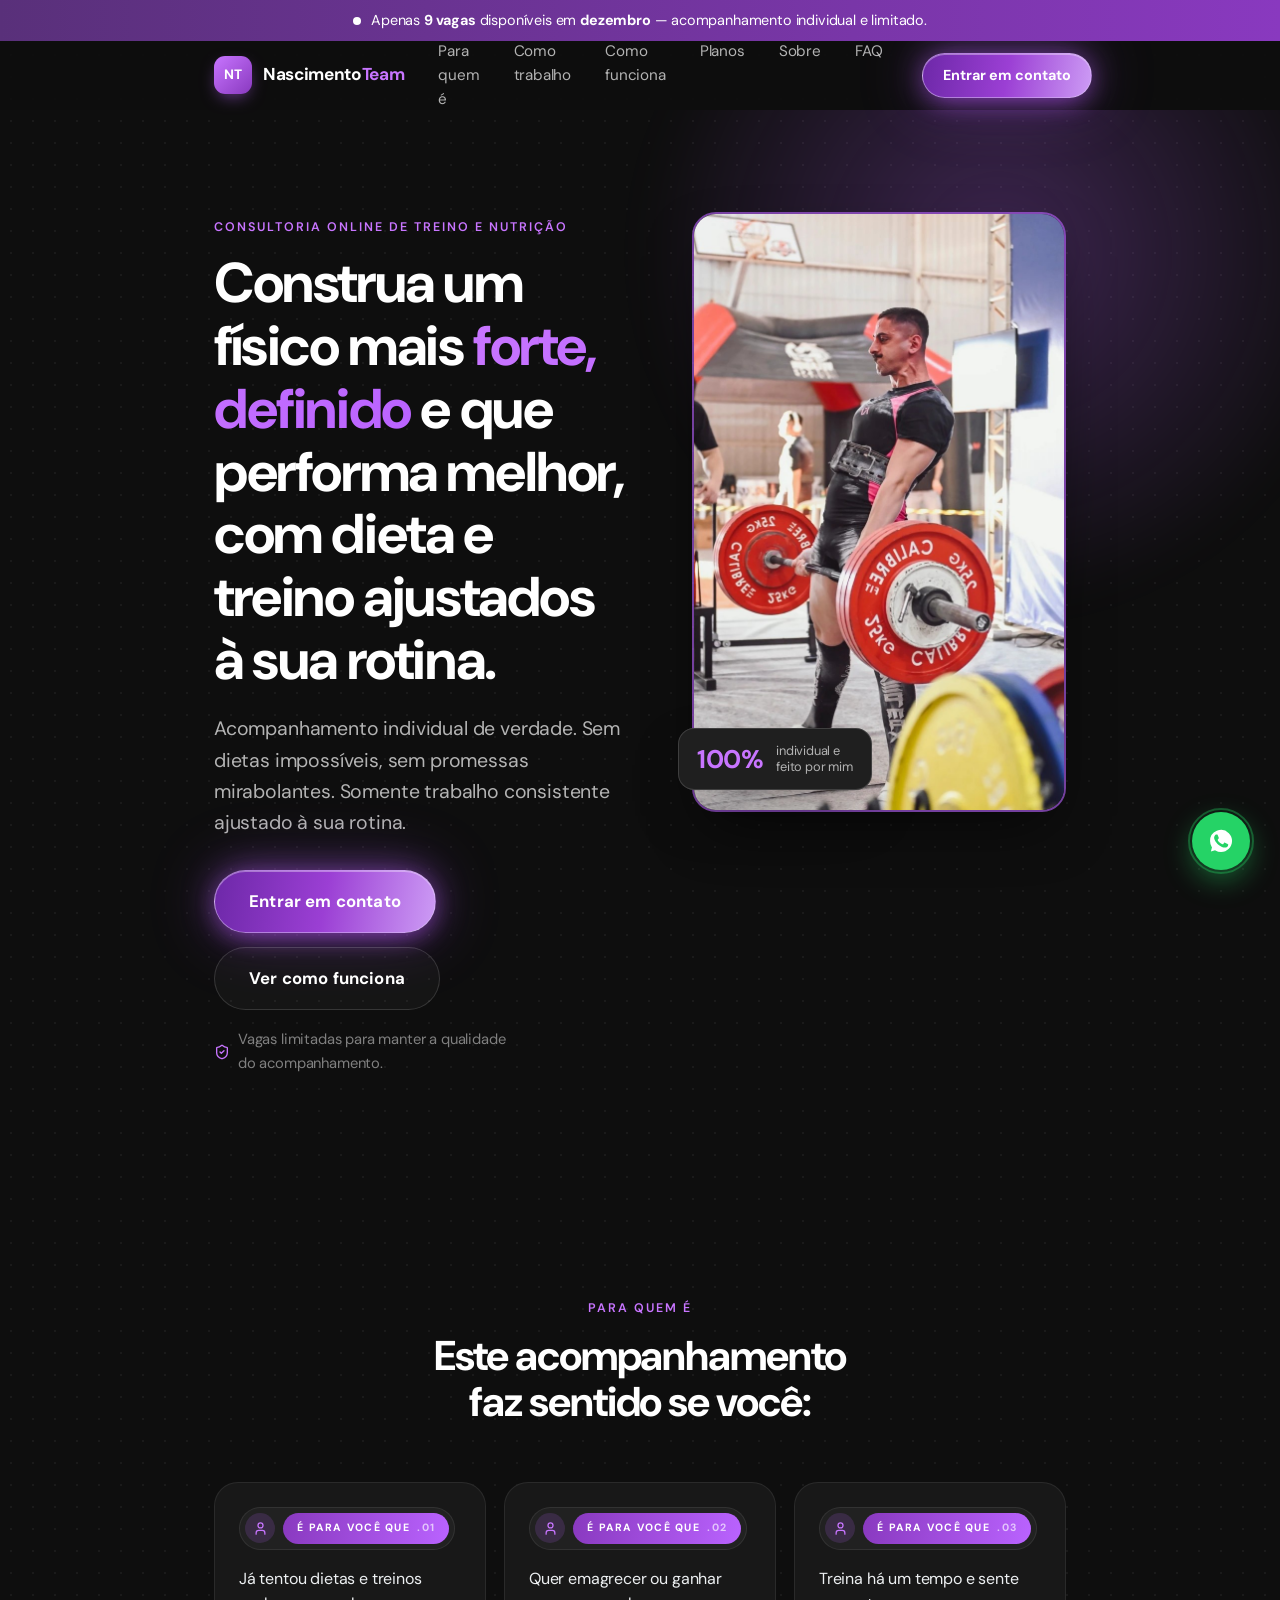
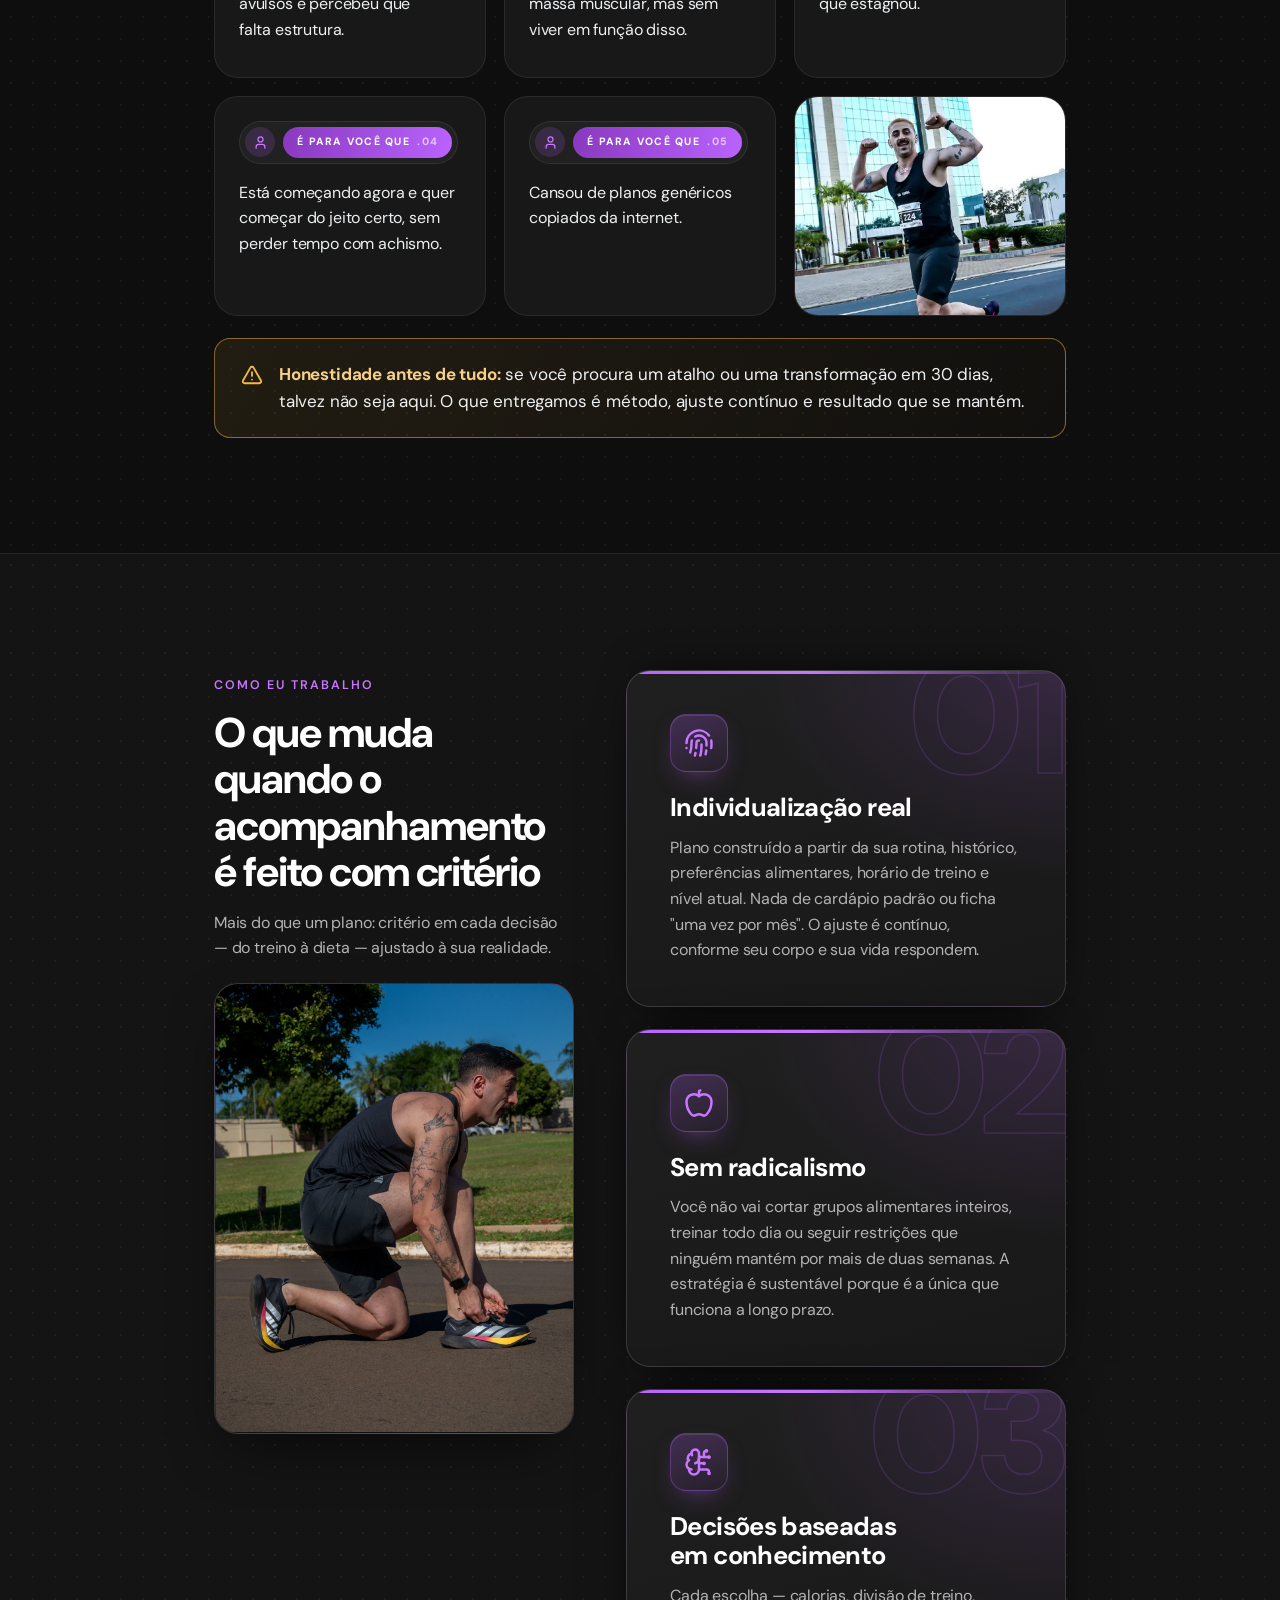
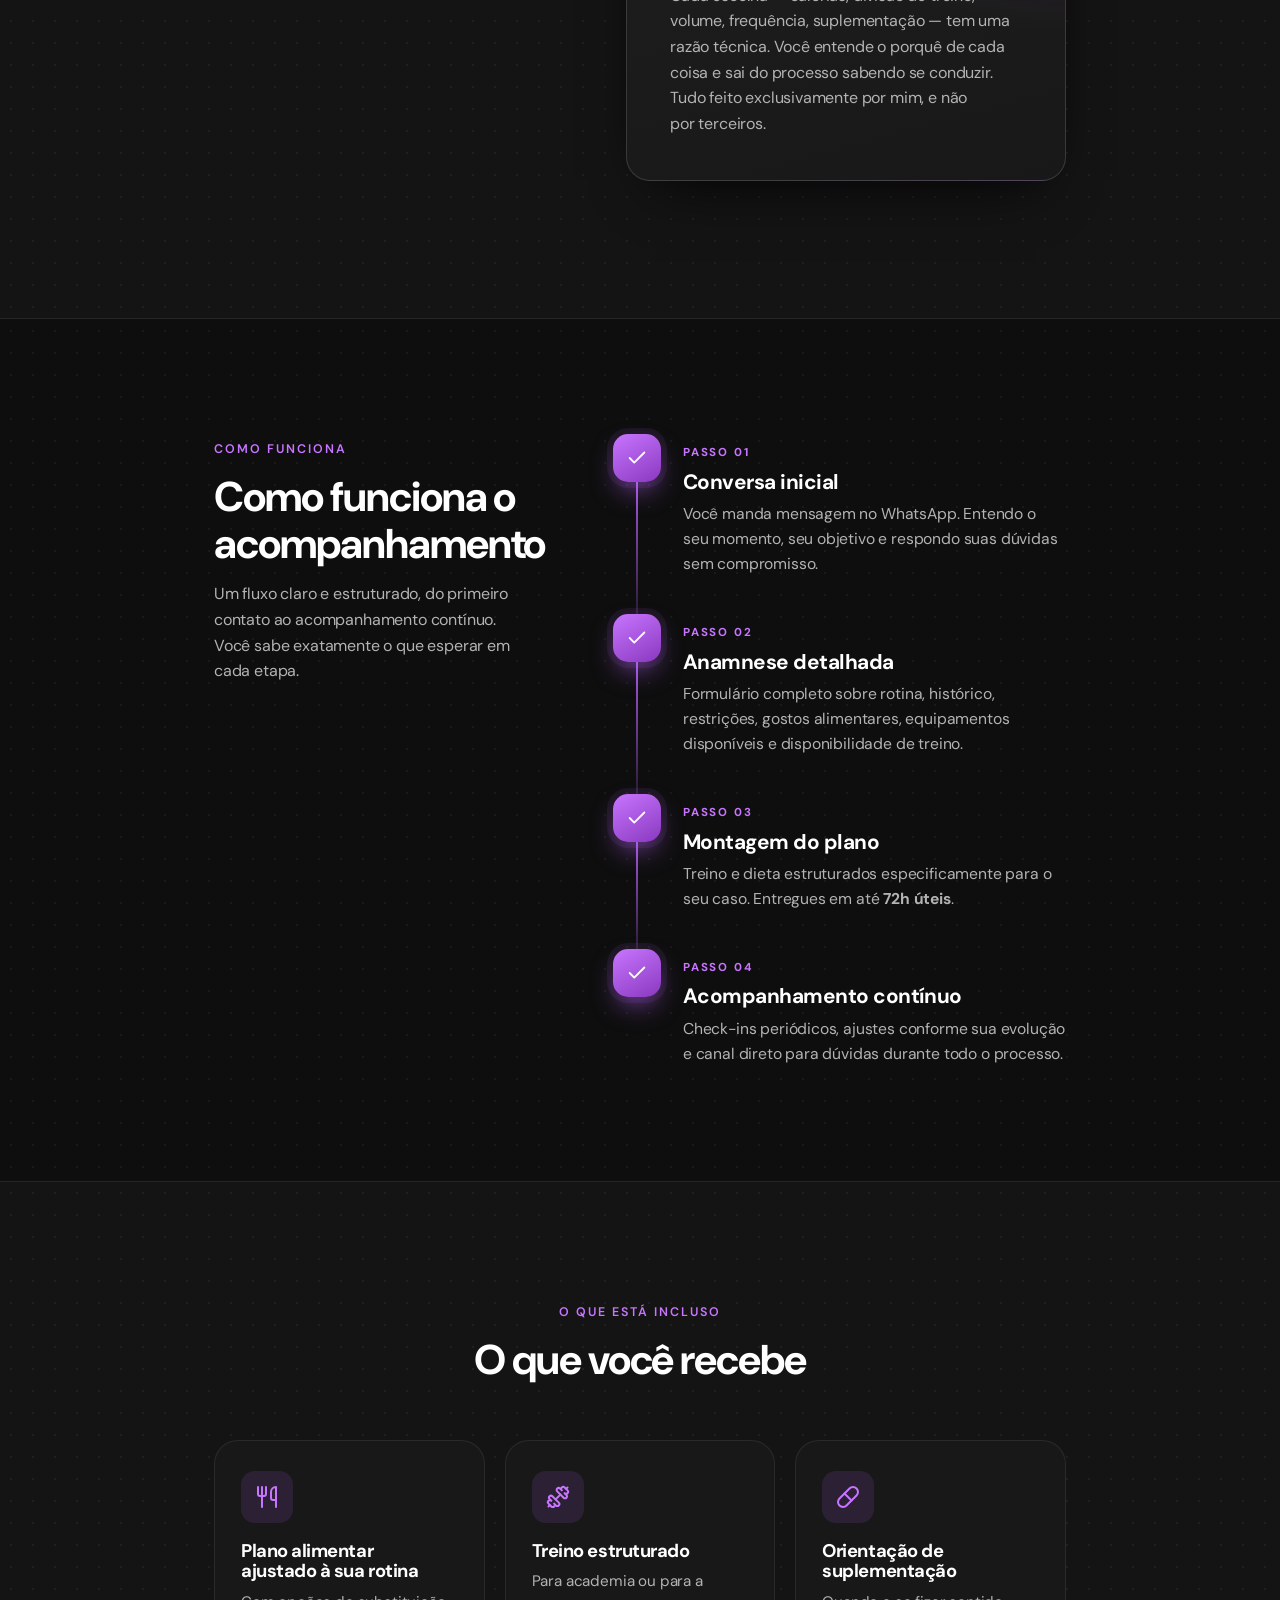
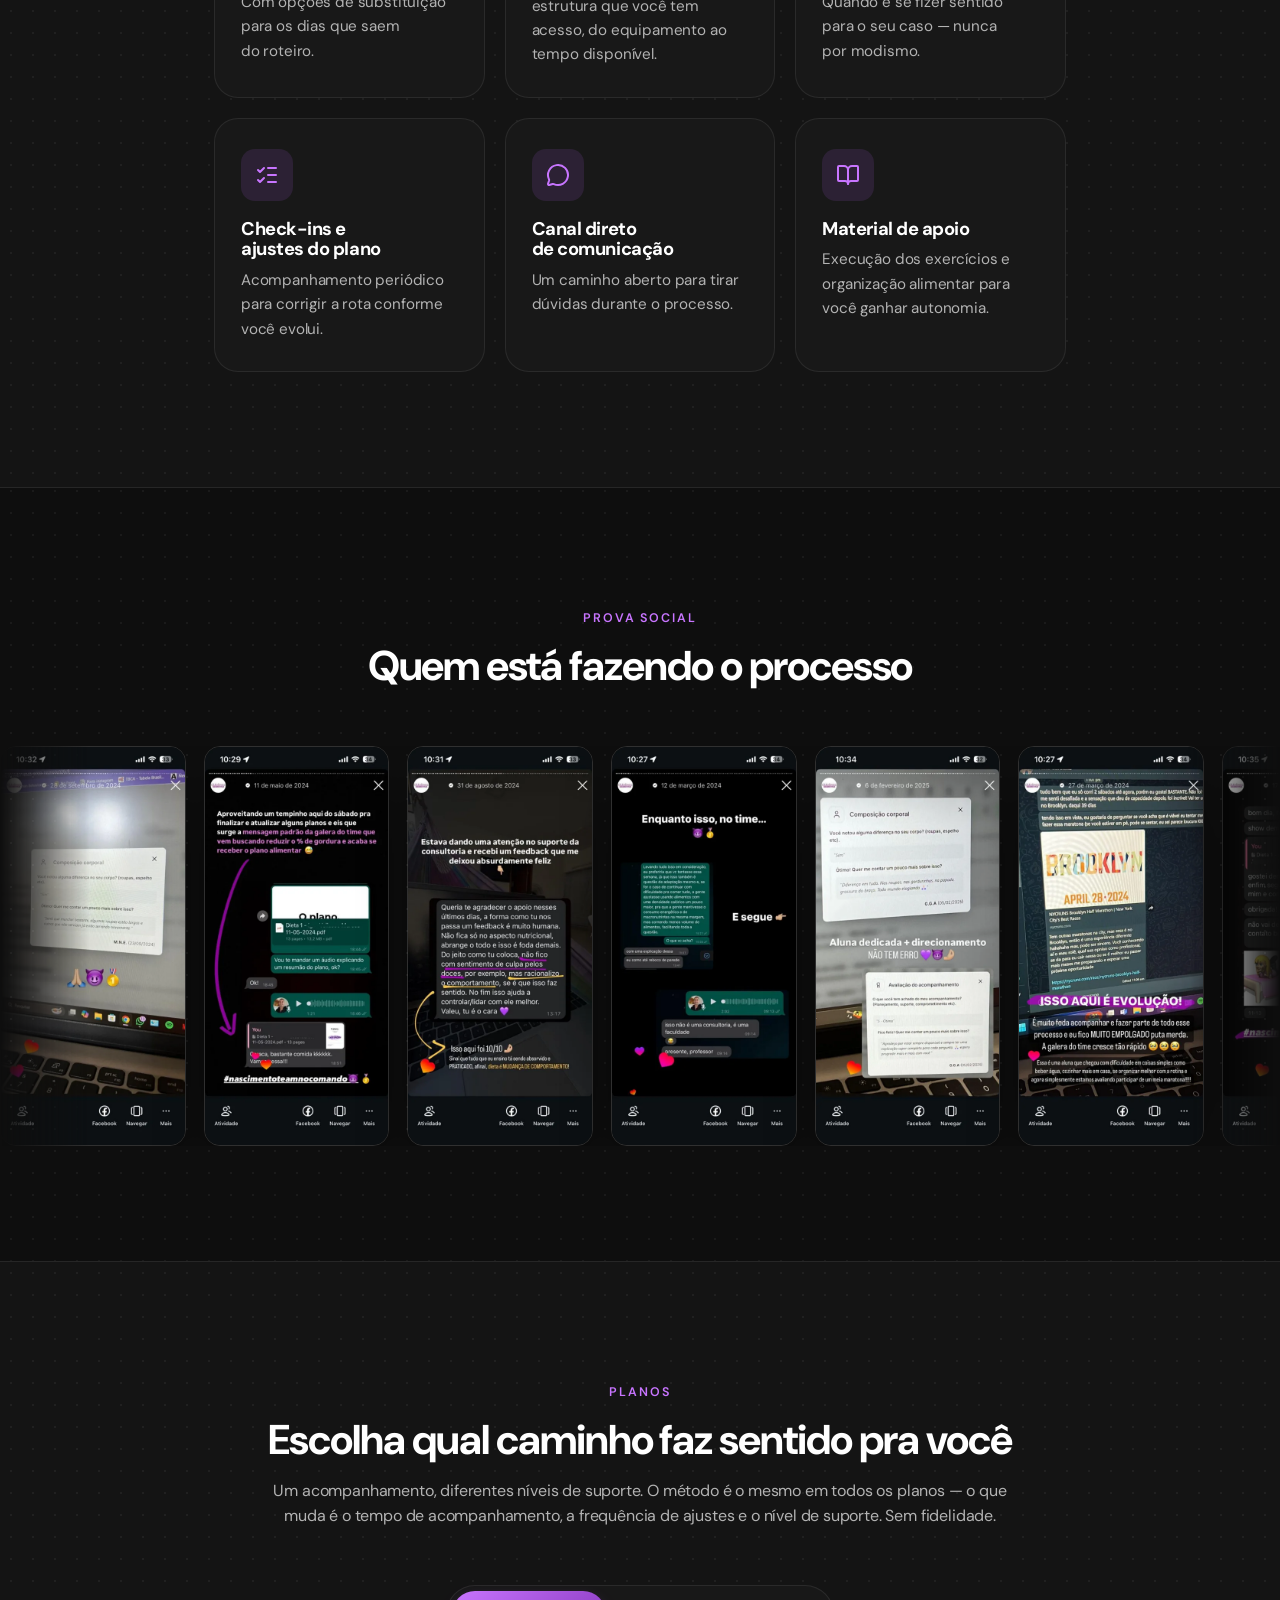
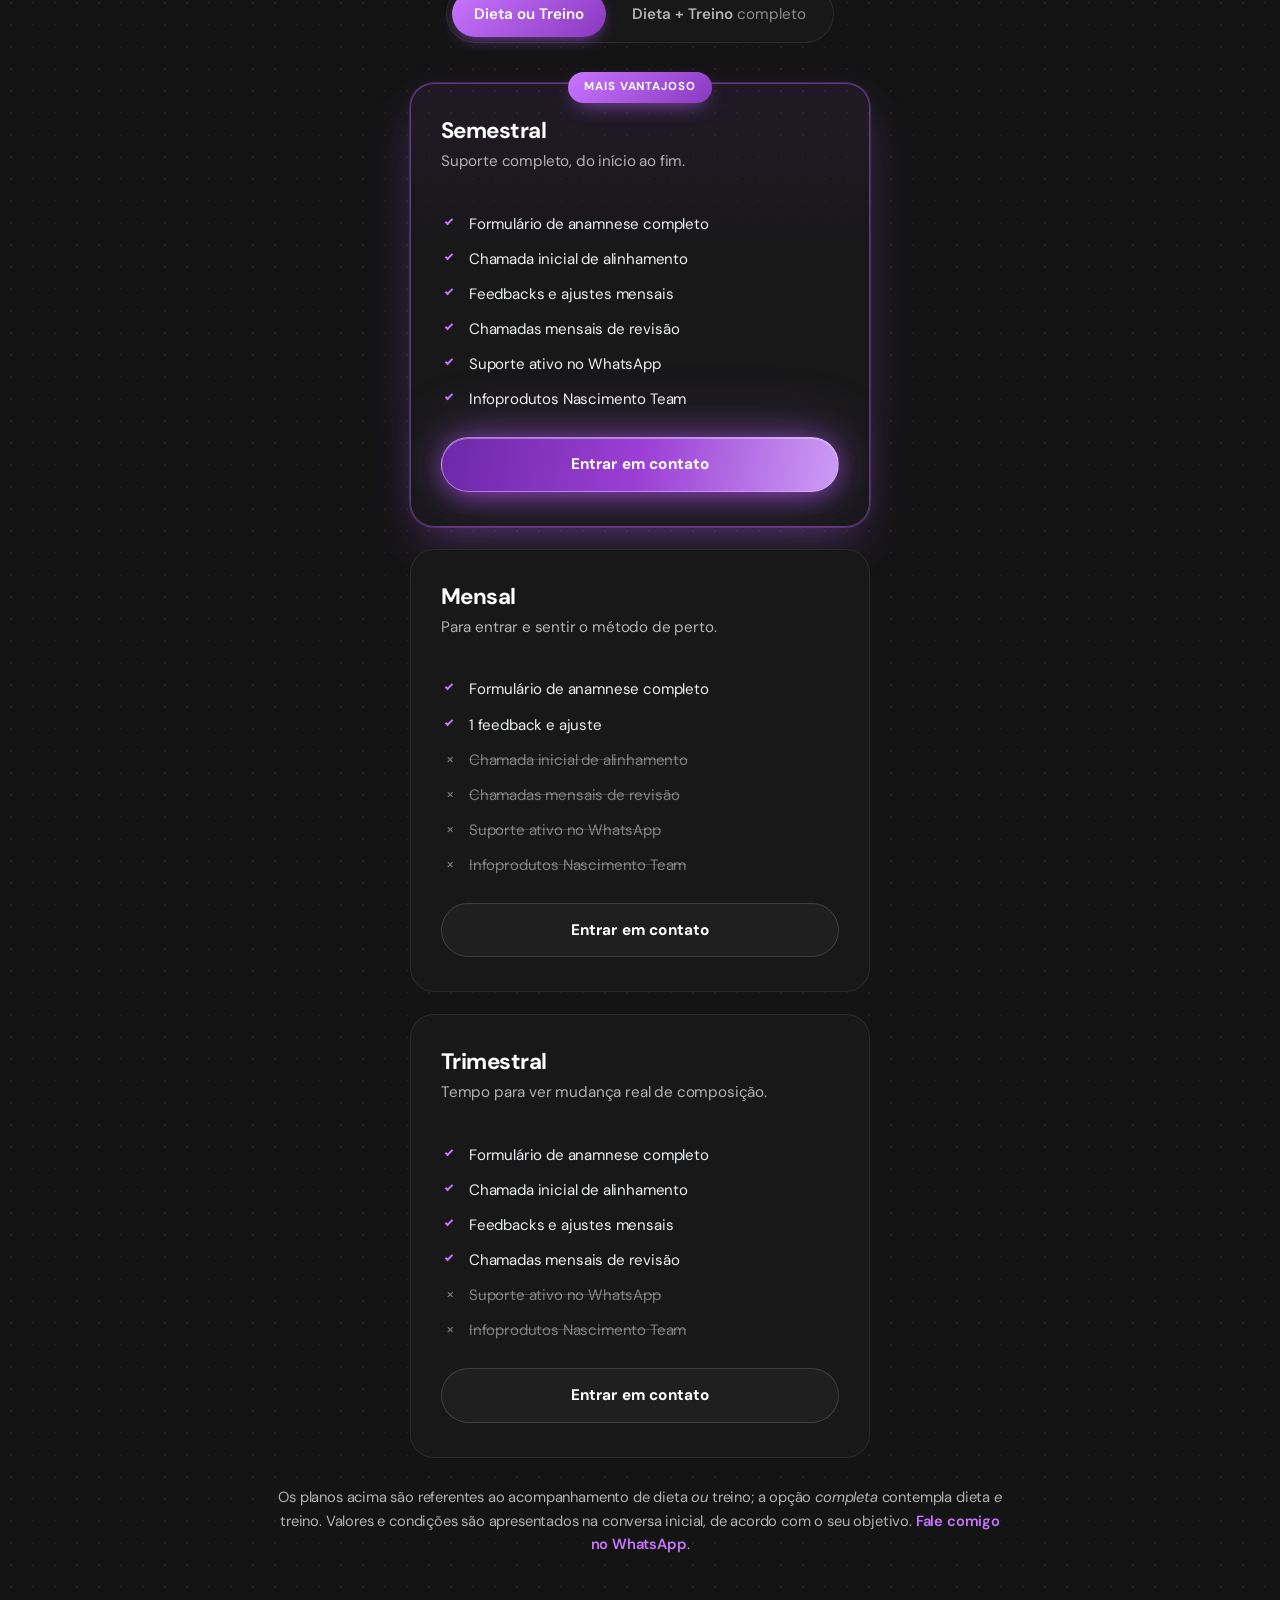
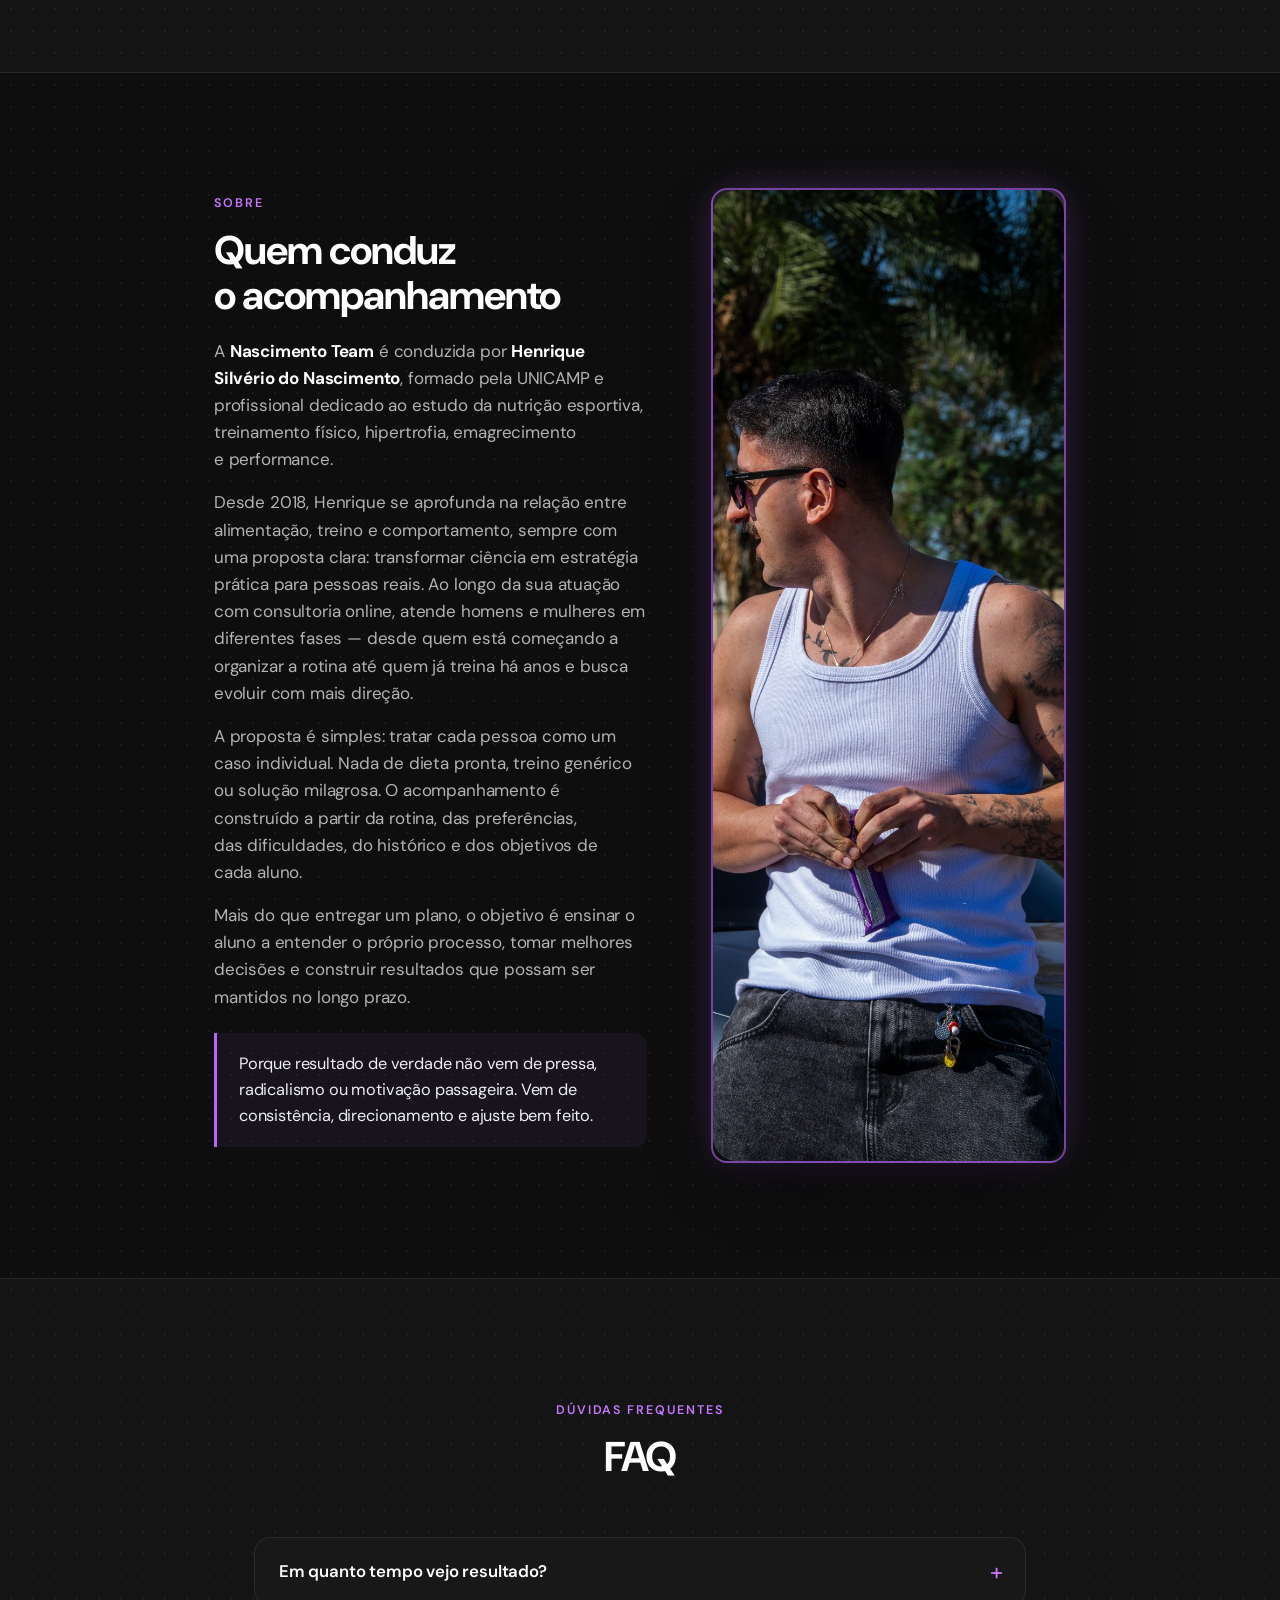
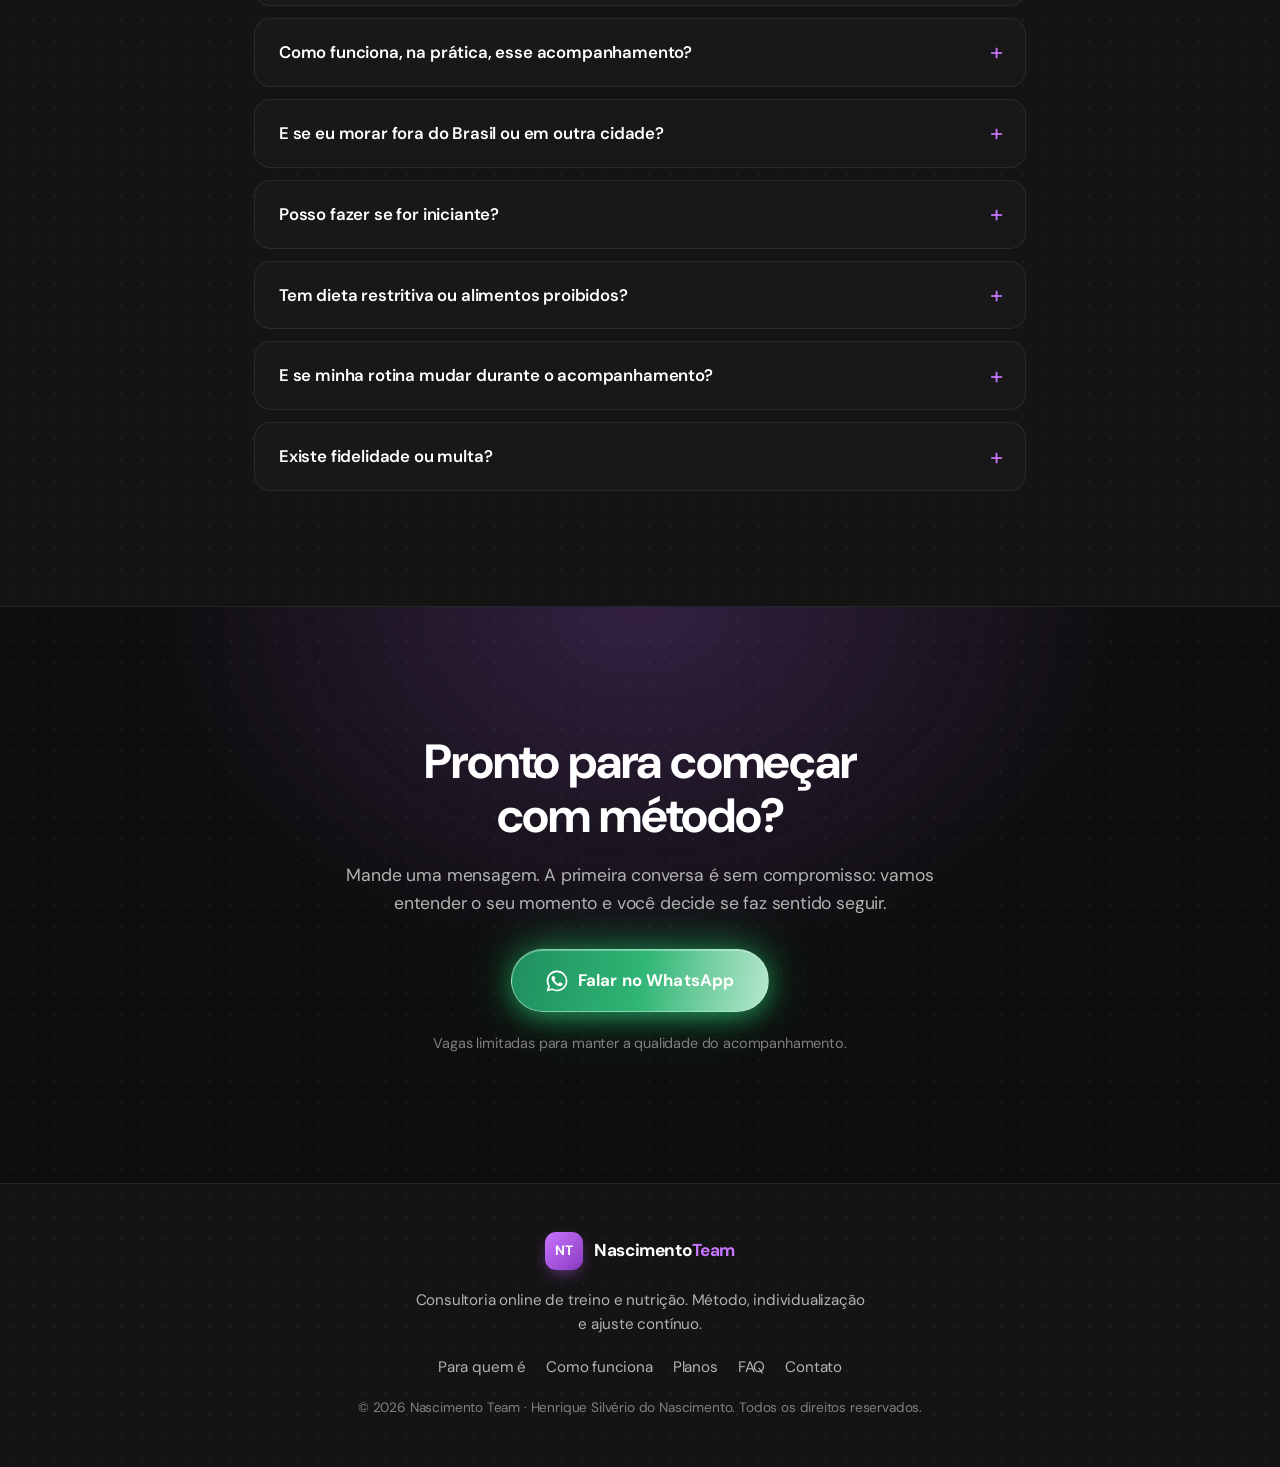
==== index.html @ 1a21cc84 "Troca o ícone do pilar "Sem radicalismo" por uma maçã (Lucide) Substitui a balança pelo ícone de maç" ====
<!DOCTYPE html>
<html lang="pt-BR">
<head>
  <meta charset="UTF-8" />
  <meta name="viewport" content="width=device-width, initial-scale=1.0" />
  <title>Nascimento Team — Consultoria Online de Treino e Nutrição</title>
  <meta name="description" content="Consultoria online de treino e nutrição com acompanhamento individual. Sem dietas impossíveis, sem promessas mirabolantes. Método, ajuste contínuo e resultado que se mantém." />
  <meta name="theme-color" content="#0e0e0e" />

  <!-- Open Graph / social -->
  <meta property="og:type" content="website" />
  <meta property="og:title" content="Nascimento Team — Consultoria Online de Treino e Nutrição" />
  <meta property="og:description" content="Construa um físico mais forte, definido e que performa melhor, com dieta e treino ajustados à sua rotina." />
  <meta property="og:locale" content="pt_BR" />

  <link rel="icon" href="./img/favicon.svg" type="image/svg+xml" />

  <!-- Tipografia: DM Sans -->
  <link rel="preconnect" href="https://fonts.googleapis.com" />
  <link rel="preconnect" href="https://fonts.gstatic.com" crossorigin />
  <link href="https://fonts.googleapis.com/css2?family=DM+Sans:ital,opsz,wght@0,9..40,400;0,9..40,500;0,9..40,600;0,9..40,700;1,9..40,400&display=swap" rel="stylesheet" />

  <link rel="stylesheet" href="./styles.css" />
</head>
<body>

  <!-- ============================================================= -->
  <!-- 00. HEADER + BARRA DE ESCASSEZ                                 -->
  <!-- ============================================================= -->
  <div class="scarcity-bar" id="scarcityBar">
    <div class="container scarcity-bar__inner">
      <span class="scarcity-bar__dot" aria-hidden="true"></span>
      <p data-scarcity>Vagas limitadas este mês — acompanhamento individual e limitado.</p>
    </div>
  </div>

  <header class="site-header" id="siteHeader">
    <div class="container site-header__inner">
      <a href="#topo" class="brand" aria-label="Nascimento Team — início">
        <span class="brand__mark" aria-hidden="true">NT</span>
        <span class="brand__name">Nascimento<span>Team</span></span>
      </a>

      <nav class="nav" id="primaryNav" aria-label="Navegação principal">
        <a href="#para-quem">Para quem é</a>
        <a href="#metodo">Como trabalho</a>
        <a href="#processo">Como funciona</a>
        <a href="#planos">Planos</a>
        <a href="#sobre">Sobre</a>
        <a href="#faq">FAQ</a>
      </nav>

      <a href="#contato" class="btn btn--primary btn--sm header-cta" data-wa>Entrar em contato</a>

      <button class="nav-toggle" id="navToggle" aria-label="Abrir menu" aria-expanded="false" aria-controls="primaryNav">
        <span></span><span></span><span></span>
      </button>
    </div>
  </header>

  <main id="topo">

    <!-- =========================================================== -->
    <!-- 1. HERO                                                      -->
    <!-- =========================================================== -->
    <section class="hero">
      <div class="hero__glow" aria-hidden="true"></div>
      <div class="container hero__inner">
        <div class="hero__content reveal">
          <span class="eyebrow">Consultoria online de treino e nutrição</span>
          <h1 class="hero__title">
            Construa um físico mais <span class="text-grad">forte, definido</span> e que performa melhor, com dieta e treino ajustados à sua rotina.
          </h1>
          <p class="hero__subtitle">
            Acompanhamento individual de verdade. Sem dietas impossíveis, sem promessas
            mirabolantes. Somente trabalho consistente ajustado à sua rotina.
          </p>
          <div class="hero__actions">
            <a href="#contato" class="btn btn--primary btn--lg" data-wa>Entrar em contato</a>
            <a href="#processo" class="btn btn--ghost btn--lg">Ver como funciona</a>
          </div>
          <p class="hero__microcopy">
            <svg viewBox="0 0 24 24" width="16" height="16" fill="none" stroke="currentColor" stroke-width="2" stroke-linecap="round" stroke-linejoin="round" aria-hidden="true"><path d="M20 13c0 5-3.5 7.5-7.66 8.95a1 1 0 0 1-.67-.01C7.5 20.5 4 18 4 13V6a1 1 0 0 1 1-1c2 0 4.5-1.2 6.24-2.72a1.17 1.17 0 0 1 1.52 0C14.51 3.81 17 5 19 5a1 1 0 0 1 1 1z"/> <path d="m9 12 2 2 4-4"/></svg>
            Vagas limitadas para manter a qualidade do acompanhamento.
          </p>
        </div>

        <div class="hero__media reveal">
          <img class="hero__photo" src="./img/henrique.jpg" width="400" height="600" alt="Henrique Silvério do Nascimento durante levantamento de peso" />
          <div class="hero__badge">
            <span class="hero__badge-num">100%</span>
            <span class="hero__badge-label">individual e<br />feito por mim</span>
          </div>
        </div>
      </div>
    </section>

    <!-- =========================================================== -->
    <!-- 2. PARA QUEM É                                               -->
    <!-- =========================================================== -->
    <section class="section" id="para-quem">
      <div class="container">
        <header class="section-head section-head--center reveal">
          <span class="eyebrow">Para quem é</span>
          <h2>Este acompanhamento faz sentido se você:</h2>
        </header>

        <div class="audience reveal">
          <article class="aud-card">
            <span class="aud-tag">
              <span class="aud-tag__icon" aria-hidden="true"><svg viewBox="0 0 24 24" width="15" height="15" fill="none" stroke="currentColor" stroke-width="2" stroke-linecap="round" stroke-linejoin="round" aria-hidden="true"><path d="M19 21v-2a4 4 0 0 0-4-4H9a4 4 0 0 0-4 4v2"/> <circle cx="12" cy="7" r="4"/></svg></span>
              <span class="aud-tag__pill">É para você que <b>.01</b></span>
            </span>
            <p>Já tentou dietas e treinos avulsos e percebeu que falta estrutura.</p>
          </article>

          <article class="aud-card">
            <span class="aud-tag">
              <span class="aud-tag__icon" aria-hidden="true"><svg viewBox="0 0 24 24" width="15" height="15" fill="none" stroke="currentColor" stroke-width="2" stroke-linecap="round" stroke-linejoin="round" aria-hidden="true"><path d="M19 21v-2a4 4 0 0 0-4-4H9a4 4 0 0 0-4 4v2"/> <circle cx="12" cy="7" r="4"/></svg></span>
              <span class="aud-tag__pill">É para você que <b>.02</b></span>
            </span>
            <p>Quer emagrecer ou ganhar massa muscular, mas sem viver em função disso.</p>
          </article>

          <article class="aud-card">
            <span class="aud-tag">
              <span class="aud-tag__icon" aria-hidden="true"><svg viewBox="0 0 24 24" width="15" height="15" fill="none" stroke="currentColor" stroke-width="2" stroke-linecap="round" stroke-linejoin="round" aria-hidden="true"><path d="M19 21v-2a4 4 0 0 0-4-4H9a4 4 0 0 0-4 4v2"/> <circle cx="12" cy="7" r="4"/></svg></span>
              <span class="aud-tag__pill">É para você que <b>.03</b></span>
            </span>
            <p>Treina há um tempo e sente que estagnou.</p>
          </article>

          <article class="aud-card">
            <span class="aud-tag">
              <span class="aud-tag__icon" aria-hidden="true"><svg viewBox="0 0 24 24" width="15" height="15" fill="none" stroke="currentColor" stroke-width="2" stroke-linecap="round" stroke-linejoin="round" aria-hidden="true"><path d="M19 21v-2a4 4 0 0 0-4-4H9a4 4 0 0 0-4 4v2"/> <circle cx="12" cy="7" r="4"/></svg></span>
              <span class="aud-tag__pill">É para você que <b>.04</b></span>
            </span>
            <p>Está começando agora e quer começar do jeito certo, sem perder tempo com achismo.</p>
          </article>

          <article class="aud-card">
            <span class="aud-tag">
              <span class="aud-tag__icon" aria-hidden="true"><svg viewBox="0 0 24 24" width="15" height="15" fill="none" stroke="currentColor" stroke-width="2" stroke-linecap="round" stroke-linejoin="round" aria-hidden="true"><path d="M19 21v-2a4 4 0 0 0-4-4H9a4 4 0 0 0-4 4v2"/> <circle cx="12" cy="7" r="4"/></svg></span>
              <span class="aud-tag__pill">É para você que <b>.05</b></span>
            </span>
            <p>Cansou de planos genéricos copiados da internet.</p>
          </article>

          <!-- 6º box = FOTO. Substitua o bloco interno por: <img src="./img/para-quem.jpg" alt="..." /> -->
          <figure class="aud-card aud-card--photo">
            <img src="./img/image-1782921262203.webp" alt="Aluno da Nascimento Team comemorando em prova de corrida" />
          </figure>
        </div>

        <div class="honesty reveal">
          <svg viewBox="0 0 24 24" width="22" height="22" fill="none" stroke="currentColor" stroke-width="2" stroke-linecap="round" stroke-linejoin="round" aria-hidden="true"><path d="m21.73 18-8-14a2 2 0 0 0-3.48 0l-8 14A2 2 0 0 0 4 21h16a2 2 0 0 0 1.73-3"/> <path d="M12 9v4"/> <path d="M12 17h.01"/></svg>
          <p>
            <strong>Honestidade antes de tudo:</strong> se você procura um atalho ou uma transformação
            em 30 dias, talvez não seja aqui. O que entregamos é método, ajuste contínuo e resultado que se mantém.
          </p>
        </div>
      </div>
    </section>

    <!-- =========================================================== -->
    <!-- 3. COMO EU TRABALHO (3 PILARES)                              -->
    <!-- =========================================================== -->
    <section class="section section--alt" id="metodo">
      <div class="container metodo-wrap">
        <div class="metodo-aside">
          <header class="section-head reveal">
            <span class="eyebrow">Como eu trabalho</span>
            <h2>O que muda quando o acompanhamento é feito com critério</h2>
            <p class="section-head__note">Mais do que um plano: critério em cada decisão — do treino à dieta — ajustado à sua realidade.</p>
          </header>
          <figure class="metodo-photo">
            <svg viewBox="0 0 24 24" width="48" height="48" fill="none" stroke="currentColor" stroke-width="2" stroke-linecap="round" stroke-linejoin="round" aria-hidden="true"><path d="M17.596 12.768a2 2 0 1 0 2.829-2.829l-1.768-1.767a2 2 0 0 0 2.828-2.829l-2.828-2.828a2 2 0 0 0-2.829 2.828l-1.767-1.768a2 2 0 1 0-2.829 2.829z"/> <path d="m2.5 21.5 1.4-1.4"/> <path d="m20.1 3.9 1.4-1.4"/> <path d="M5.343 21.485a2 2 0 1 0 2.829-2.828l1.767 1.768a2 2 0 1 0 2.829-2.829l-6.364-6.364a2 2 0 1 0-2.829 2.829l1.768 1.767a2 2 0 0 0-2.828 2.829z"/> <path d="m9.6 14.4 4.8-4.8"/></svg>
            <small>./img/IMG_2218.JPG</small>
            <img src="./img/IMG_2218.JPG" alt="Henrique em treino" class="flip-h" onerror="this.closest('.metodo-photo').classList.add('is-empty')" />
          </figure>
        </div>

        <div class="pillars">
          <article class="pillar">
            <span class="pillar__num" aria-hidden="true">01</span>
            <span class="pillar__icon" aria-hidden="true"><svg viewBox="0 0 24 24" width="30" height="30" fill="none" stroke="currentColor" stroke-width="2" stroke-linecap="round" stroke-linejoin="round"><path d="M12 10a2 2 0 0 0-2 2c0 1.02-.1 2.51-.26 4"/><path d="M14 13.12c0 2.38 0 6.38-1 8.88"/><path d="M17.29 21.02c.12-.6.43-2.3.5-3.02"/><path d="M2 12a10 10 0 0 1 18-6"/><path d="M2 16h.01"/><path d="M21.8 16c.2-2 .131-5.354 0-6"/><path d="M5 19.5C5.5 18 6 15 6 12a6 6 0 0 1 .34-2"/><path d="M8.65 22c.21-.66.45-1.32.57-2"/><path d="M9 6.8a6 6 0 0 1 9 5.2v2"/></svg></span>
            <h3>Individualização real</h3>
            <p>
              Plano construído a partir da sua rotina, histórico, preferências alimentares,
              horário de treino e nível atual. Nada de cardápio padrão ou ficha "uma vez por mês".
              O ajuste é contínuo, conforme seu corpo e sua vida respondem.
            </p>
          </article>

          <article class="pillar">
            <span class="pillar__num" aria-hidden="true">02</span>
            <span class="pillar__icon" aria-hidden="true"><svg viewBox="0 0 24 24" width="30" height="30" fill="none" stroke="currentColor" stroke-width="2" stroke-linecap="round" stroke-linejoin="round"><path d="M12 6.528V3a1 1 0 0 1 1-1h0"/><path d="M18.237 21A15 15 0 0 0 22 11a6 6 0 0 0-10-4.472A6 6 0 0 0 2 11a15.1 15.1 0 0 0 3.763 10 3 3 0 0 0 3.648.648 5.5 5.5 0 0 1 5.178 0A3 3 0 0 0 18.237 21"/></svg></span>
            <h3>Sem radicalismo</h3>
            <p>
              Você não vai cortar grupos alimentares inteiros, treinar todo dia ou seguir
              restrições que ninguém mantém por mais de duas semanas. A estratégia é sustentável
              porque é a única que funciona a longo prazo.
            </p>
          </article>

          <article class="pillar">
            <span class="pillar__num" aria-hidden="true">03</span>
            <span class="pillar__icon" aria-hidden="true"><svg viewBox="0 0 24 24" width="30" height="30" fill="none" stroke="currentColor" stroke-width="2" stroke-linecap="round" stroke-linejoin="round"><path d="M12 5a3 3 0 1 0-5.997.125 4 4 0 0 0-2.526 5.77 4 4 0 0 0 .556 6.588A4 4 0 1 0 12 18Z"/><path d="M9 13a4.5 4.5 0 0 0 3-4"/><path d="M6.003 5.125A3 3 0 0 0 6.401 6.5"/><path d="M3.477 10.896a4 4 0 0 1 .585-.396"/><path d="M6 18a4 4 0 0 1-1.967-.516"/><path d="M12 13h4"/><path d="M12 18h6a2 2 0 0 1 2 2v1"/><path d="M12 8h8"/><path d="M16 8V5a2 2 0 0 1 2-2"/><circle cx="16" cy="13" r=".5"/><circle cx="18" cy="3" r=".5"/><circle cx="20" cy="21" r=".5"/><circle cx="20" cy="8" r=".5"/></svg></span>
            <h3>Decisões baseadas em conhecimento</h3>
            <p>
              Cada escolha — calorias, divisão de treino, volume, frequência, suplementação —
              tem uma razão técnica. Você entende o porquê de cada coisa e sai do processo sabendo
              se conduzir. Tudo feito exclusivamente por mim, e não por terceiros.
            </p>
          </article>
        </div>
      </div>
    </section>

    <!-- =========================================================== -->
    <!-- 4. COMO FUNCIONA (4 PASSOS)                                  -->
    <!-- =========================================================== -->
    <section class="section" id="processo">
      <div class="container timeline-wrap">
        <header class="section-head timeline-intro reveal">
          <span class="eyebrow">Como funciona</span>
          <h2>Como funciona o acompanhamento</h2>
          <p class="section-head__note">Um fluxo claro e estruturado, do primeiro contato ao acompanhamento contínuo. Você sabe exatamente o que esperar em cada etapa.</p>
        </header>

        <ol class="timeline">
          <li class="tl-step reveal">
            <span class="tl-badge" aria-hidden="true"><svg viewBox="0 0 24 24" width="22" height="22" fill="none" stroke="currentColor" stroke-width="2" stroke-linecap="round" stroke-linejoin="round" aria-hidden="true"><path d="M20 6 9 17l-5-5"/></svg></span>
            <div class="tl-body">
              <span class="tl-tag">Passo 01</span>
              <h3>Conversa inicial</h3>
              <p>Você manda mensagem no WhatsApp. Entendo o seu momento, seu objetivo e respondo suas dúvidas sem compromisso.</p>
            </div>
          </li>
          <li class="tl-step reveal">
            <span class="tl-badge" aria-hidden="true"><svg viewBox="0 0 24 24" width="22" height="22" fill="none" stroke="currentColor" stroke-width="2" stroke-linecap="round" stroke-linejoin="round" aria-hidden="true"><path d="M20 6 9 17l-5-5"/></svg></span>
            <div class="tl-body">
              <span class="tl-tag">Passo 02</span>
              <h3>Anamnese detalhada</h3>
              <p>Formulário completo sobre rotina, histórico, restrições, gostos alimentares, equipamentos disponíveis e disponibilidade de treino.</p>
            </div>
          </li>
          <li class="tl-step reveal">
            <span class="tl-badge" aria-hidden="true"><svg viewBox="0 0 24 24" width="22" height="22" fill="none" stroke="currentColor" stroke-width="2" stroke-linecap="round" stroke-linejoin="round" aria-hidden="true"><path d="M20 6 9 17l-5-5"/></svg></span>
            <div class="tl-body">
              <span class="tl-tag">Passo 03</span>
              <h3>Montagem do plano</h3>
              <p>Treino e dieta estruturados especificamente para o seu caso. Entregues em até <strong>72h úteis</strong>.</p>
            </div>
          </li>
          <li class="tl-step reveal">
            <span class="tl-badge" aria-hidden="true"><svg viewBox="0 0 24 24" width="22" height="22" fill="none" stroke="currentColor" stroke-width="2" stroke-linecap="round" stroke-linejoin="round" aria-hidden="true"><path d="M20 6 9 17l-5-5"/></svg></span>
            <div class="tl-body">
              <span class="tl-tag">Passo 04</span>
              <h3>Acompanhamento contínuo</h3>
              <p>Check-ins periódicos, ajustes conforme sua evolução e canal direto para dúvidas durante todo o processo.</p>
            </div>
          </li>
        </ol>
      </div>
    </section>

    <!-- =========================================================== -->
    <!-- 5. O QUE ESTÁ INCLUSO                                        -->
    <!-- =========================================================== -->
    <section class="section section--alt" id="incluso">
      <div class="container">
        <header class="section-head section-head--center reveal">
          <span class="eyebrow">O que está incluso</span>
          <h2>O que você recebe</h2>
        </header>

        <div class="features">
          <article class="feature reveal">
            <span class="feature__icon" aria-hidden="true"><svg viewBox="0 0 24 24" width="24" height="24" fill="none" stroke="currentColor" stroke-width="2" stroke-linecap="round" stroke-linejoin="round" aria-hidden="true"><path d="M3 2v7c0 1.1.9 2 2 2h4a2 2 0 0 0 2-2V2"/> <path d="M7 2v20"/> <path d="M21 15V2a5 5 0 0 0-5 5v6c0 1.1.9 2 2 2h3Zm0 0v7"/></svg></span>
            <h3>Plano alimentar ajustado à sua rotina</h3>
            <p>Com opções de substituição para os dias que saem do roteiro.</p>
          </article>
          <article class="feature reveal">
            <span class="feature__icon" aria-hidden="true"><svg viewBox="0 0 24 24" width="24" height="24" fill="none" stroke="currentColor" stroke-width="2" stroke-linecap="round" stroke-linejoin="round" aria-hidden="true"><path d="M17.596 12.768a2 2 0 1 0 2.829-2.829l-1.768-1.767a2 2 0 0 0 2.828-2.829l-2.828-2.828a2 2 0 0 0-2.829 2.828l-1.767-1.768a2 2 0 1 0-2.829 2.829z"/> <path d="m2.5 21.5 1.4-1.4"/> <path d="m20.1 3.9 1.4-1.4"/> <path d="M5.343 21.485a2 2 0 1 0 2.829-2.828l1.767 1.768a2 2 0 1 0 2.829-2.829l-6.364-6.364a2 2 0 1 0-2.829 2.829l1.768 1.767a2 2 0 0 0-2.828 2.829z"/> <path d="m9.6 14.4 4.8-4.8"/></svg></span>
            <h3>Treino estruturado</h3>
            <p>Para academia ou para a estrutura que você tem acesso, do equipamento ao tempo disponível.</p>
          </article>
          <article class="feature reveal">
            <span class="feature__icon" aria-hidden="true"><svg viewBox="0 0 24 24" width="24" height="24" fill="none" stroke="currentColor" stroke-width="2" stroke-linecap="round" stroke-linejoin="round" aria-hidden="true"><path d="m10.5 20.5 10-10a4.95 4.95 0 1 0-7-7l-10 10a4.95 4.95 0 1 0 7 7Z"/> <path d="m8.5 8.5 7 7"/></svg></span>
            <h3>Orientação de suplementação</h3>
            <p>Quando e se fizer sentido para o seu caso — nunca por modismo.</p>
          </article>
          <article class="feature reveal">
            <span class="feature__icon" aria-hidden="true"><svg viewBox="0 0 24 24" width="24" height="24" fill="none" stroke="currentColor" stroke-width="2" stroke-linecap="round" stroke-linejoin="round" aria-hidden="true"><path d="M13 5h8"/> <path d="M13 12h8"/> <path d="M13 19h8"/> <path d="m3 17 2 2 4-4"/> <path d="m3 7 2 2 4-4"/></svg></span>
            <h3>Check-ins e ajustes do plano</h3>
            <p>Acompanhamento periódico para corrigir a rota conforme você evolui.</p>
          </article>
          <article class="feature reveal">
            <span class="feature__icon" aria-hidden="true"><svg viewBox="0 0 24 24" width="24" height="24" fill="none" stroke="currentColor" stroke-width="2" stroke-linecap="round" stroke-linejoin="round" aria-hidden="true"><path d="M2.992 16.342a2 2 0 0 1 .094 1.167l-1.065 3.29a1 1 0 0 0 1.236 1.168l3.413-.998a2 2 0 0 1 1.099.092 10 10 0 1 0-4.777-4.719"/></svg></span>
            <h3>Canal direto de comunicação</h3>
            <p>Um caminho aberto para tirar dúvidas durante o processo.</p>
          </article>
          <article class="feature reveal">
            <span class="feature__icon" aria-hidden="true"><svg viewBox="0 0 24 24" width="24" height="24" fill="none" stroke="currentColor" stroke-width="2" stroke-linecap="round" stroke-linejoin="round" aria-hidden="true"><path d="M12 7v14"/> <path d="M3 18a1 1 0 0 1-1-1V4a1 1 0 0 1 1-1h5a4 4 0 0 1 4 4 4 4 0 0 1 4-4h5a1 1 0 0 1 1 1v13a1 1 0 0 1-1 1h-6a3 3 0 0 0-3 3 3 3 0 0 0-3-3z"/></svg></span>
            <h3>Material de apoio</h3>
            <p>Execução dos exercícios e organização alimentar para você ganhar autonomia.</p>
          </article>
        </div>
      </div>
    </section>

    <!-- =========================================================== -->
    <!-- 6. PROVA SOCIAL (DEPOIMENTOS)                                -->
    <!-- =========================================================== -->
    <section class="section" id="depoimentos">
      <div class="container">
        <header class="section-head section-head--center reveal">
          <span class="eyebrow">Prova social</span>
          <h2>Quem está fazendo o processo</h2>
        </header>
      </div>
      <div class="marquee" data-marquee aria-label="Depoimentos de alunos">
        <div class="marquee__track">
          <img class="marquee__item" src="./img/depoimentos/depoimento-01.webp" alt="Depoimento de aluno da Nascimento Team" draggable="false" />
          <img class="marquee__item" src="./img/depoimentos/depoimento-02.webp" alt="Depoimento de aluno da Nascimento Team" draggable="false" />
          <img class="marquee__item" src="./img/depoimentos/depoimento-03.webp" alt="Depoimento de aluno da Nascimento Team" draggable="false" />
          <img class="marquee__item" src="./img/depoimentos/depoimento-04.webp" alt="Depoimento de aluno da Nascimento Team" draggable="false" />
          <img class="marquee__item" src="./img/depoimentos/depoimento-05.webp" alt="Depoimento de aluno da Nascimento Team" draggable="false" />
          <img class="marquee__item" src="./img/depoimentos/depoimento-06.webp" alt="Depoimento de aluno da Nascimento Team" draggable="false" />
          <img class="marquee__item" src="./img/depoimentos/depoimento-07.webp" alt="Depoimento de aluno da Nascimento Team" draggable="false" />
          <img class="marquee__item" src="./img/depoimentos/depoimento-08.webp" alt="Depoimento de aluno da Nascimento Team" draggable="false" />
          <img class="marquee__item" src="./img/depoimentos/depoimento-09.webp" alt="Depoimento de aluno da Nascimento Team" draggable="false" />
          <img class="marquee__item" src="./img/depoimentos/depoimento-10.webp" alt="Depoimento de aluno da Nascimento Team" draggable="false" />
          <img class="marquee__item" src="./img/depoimentos/depoimento-11.webp" alt="Depoimento de aluno da Nascimento Team" draggable="false" />
          <img class="marquee__item" src="./img/depoimentos/depoimento-12.webp" alt="Depoimento de aluno da Nascimento Team" draggable="false" />
          <img class="marquee__item" src="./img/depoimentos/depoimento-13.webp" alt="Depoimento de aluno da Nascimento Team" draggable="false" />
          <img class="marquee__item" src="./img/depoimentos/depoimento-14.webp" alt="Depoimento de aluno da Nascimento Team" draggable="false" />
          <img class="marquee__item" src="./img/depoimentos/depoimento-15.webp" alt="Depoimento de aluno da Nascimento Team" draggable="false" />
          <img class="marquee__item" src="./img/depoimentos/depoimento-16.webp" alt="Depoimento de aluno da Nascimento Team" draggable="false" />
          <img class="marquee__item" src="./img/depoimentos/depoimento-17.webp" alt="Depoimento de aluno da Nascimento Team" draggable="false" />
          <img class="marquee__item" src="./img/depoimentos/depoimento-18.webp" alt="Depoimento de aluno da Nascimento Team" draggable="false" />
          <img class="marquee__item" src="./img/depoimentos/depoimento-19.webp" alt="Depoimento de aluno da Nascimento Team" draggable="false" />
          <img class="marquee__item" src="./img/depoimentos/depoimento-01.webp" alt="" aria-hidden="true" draggable="false" />
          <img class="marquee__item" src="./img/depoimentos/depoimento-02.webp" alt="" aria-hidden="true" draggable="false" />
          <img class="marquee__item" src="./img/depoimentos/depoimento-03.webp" alt="" aria-hidden="true" draggable="false" />
          <img class="marquee__item" src="./img/depoimentos/depoimento-04.webp" alt="" aria-hidden="true" draggable="false" />
          <img class="marquee__item" src="./img/depoimentos/depoimento-05.webp" alt="" aria-hidden="true" draggable="false" />
          <img class="marquee__item" src="./img/depoimentos/depoimento-06.webp" alt="" aria-hidden="true" draggable="false" />
          <img class="marquee__item" src="./img/depoimentos/depoimento-07.webp" alt="" aria-hidden="true" draggable="false" />
          <img class="marquee__item" src="./img/depoimentos/depoimento-08.webp" alt="" aria-hidden="true" draggable="false" />
          <img class="marquee__item" src="./img/depoimentos/depoimento-09.webp" alt="" aria-hidden="true" draggable="false" />
          <img class="marquee__item" src="./img/depoimentos/depoimento-10.webp" alt="" aria-hidden="true" draggable="false" />
          <img class="marquee__item" src="./img/depoimentos/depoimento-11.webp" alt="" aria-hidden="true" draggable="false" />
          <img class="marquee__item" src="./img/depoimentos/depoimento-12.webp" alt="" aria-hidden="true" draggable="false" />
          <img class="marquee__item" src="./img/depoimentos/depoimento-13.webp" alt="" aria-hidden="true" draggable="false" />
          <img class="marquee__item" src="./img/depoimentos/depoimento-14.webp" alt="" aria-hidden="true" draggable="false" />
          <img class="marquee__item" src="./img/depoimentos/depoimento-15.webp" alt="" aria-hidden="true" draggable="false" />
          <img class="marquee__item" src="./img/depoimentos/depoimento-16.webp" alt="" aria-hidden="true" draggable="false" />
          <img class="marquee__item" src="./img/depoimentos/depoimento-17.webp" alt="" aria-hidden="true" draggable="false" />
          <img class="marquee__item" src="./img/depoimentos/depoimento-18.webp" alt="" aria-hidden="true" draggable="false" />
          <img class="marquee__item" src="./img/depoimentos/depoimento-19.webp" alt="" aria-hidden="true" draggable="false" />
        </div>
      </div>
    </section>

    <!-- =========================================================== -->
    <!-- 7. PLANOS                                                    -->
    <!-- =========================================================== -->
    <section class="section section--alt" id="planos">
      <div class="container">
        <header class="section-head section-head--center reveal">
          <span class="eyebrow">Planos</span>
          <h2>Escolha qual caminho faz sentido pra você</h2>
          <p class="section-head__note">Um acompanhamento, diferentes níveis de suporte. O método é o mesmo em todos os planos — o que muda é o tempo de acompanhamento, a frequência de ajustes e o nível de suporte. Sem fidelidade.</p>
        </header>

        <div class="plan-switch reveal" role="tablist" aria-label="Tipo de acompanhamento">
          <span class="plan-switch__thumb" aria-hidden="true"></span>
          <button class="plan-switch__btn is-active" type="button" role="tab" aria-selected="true" data-plan-tab="individual">Dieta ou Treino</button>
          <button class="plan-switch__btn" type="button" role="tab" aria-selected="false" data-plan-tab="completo">Dieta + Treino <span>completo</span></button>
        </div>

        <!-- Grupo: Dieta OU Treino -->
        <div data-plan-group="individual">
          <div class="plans">
            <article class="plan">
              <h3 class="plan__name">Mensal</h3>
              <p class="plan__tagline">Para entrar e sentir o método de perto.</p>
              <ul class="plan__list">
                <li class="is-in">Formulário de anamnese completo</li>
                <li class="is-in">1 feedback e ajuste</li>
                <li class="is-out">Chamada inicial de alinhamento</li>
                <li class="is-out">Chamadas mensais de revisão</li>
                <li class="is-out">Suporte ativo no WhatsApp</li>
                <li class="is-out">Infoprodutos Nascimento Team</li>
              </ul>
              <a href="#contato" class="btn btn--ghost btn--block" data-wa>Entrar em contato</a>
            </article>

            <article class="plan">
              <h3 class="plan__name">Trimestral</h3>
              <p class="plan__tagline">Tempo para ver mudança real de composição.</p>
              <ul class="plan__list">
                <li class="is-in">Formulário de anamnese completo</li>
                <li class="is-in">Chamada inicial de alinhamento</li>
                <li class="is-in">Feedbacks e ajustes mensais</li>
                <li class="is-in">Chamadas mensais de revisão</li>
                <li class="is-out">Suporte ativo no WhatsApp</li>
                <li class="is-out">Infoprodutos Nascimento Team</li>
              </ul>
              <a href="#contato" class="btn btn--ghost btn--block" data-wa>Entrar em contato</a>
            </article>

            <article class="plan plan--featured">
              <span class="plan__badge">Mais vantajoso</span>
              <h3 class="plan__name">Semestral</h3>
              <p class="plan__tagline">Suporte completo, do início ao fim.</p>
              <ul class="plan__list">
                <li class="is-in">Formulário de anamnese completo</li>
                <li class="is-in">Chamada inicial de alinhamento</li>
                <li class="is-in">Feedbacks e ajustes mensais</li>
                <li class="is-in">Chamadas mensais de revisão</li>
                <li class="is-in">Suporte ativo no WhatsApp</li>
                <li class="is-in">Infoprodutos Nascimento Team</li>
              </ul>
              <a href="#contato" class="btn btn--primary btn--block" data-wa>Entrar em contato</a>
            </article>
          </div>
        </div>

        <!-- Grupo: Dieta E Treino (completo) -->
        <div data-plan-group="completo" class="is-hidden">
          <p class="plans__intro">Dieta e treino não se separam. Para os <strong>melhores resultados possíveis</strong>, o ideal é ter alguém controlando todas as variáveis de forma precisa e sinérgica — nutrição e treinamento alinhados.</p>
          <div class="plans plans--2">
            <article class="plan">
              <h3 class="plan__name">Trimestral</h3>
              <p class="plan__tagline">Dieta + treino, acompanhamento de 3 meses.</p>
              <ul class="plan__list">
                <li class="is-in">Formulário de anamnese completo</li>
                <li class="is-in">Chamada inicial de alinhamento</li>
                <li class="is-in">Feedbacks e ajustes mensais</li>
                <li class="is-in">Chamadas mensais de revisão</li>
                <li class="is-out">Suporte ativo no WhatsApp</li>
                <li class="is-out">Infoprodutos Nascimento Team</li>
              </ul>
              <a href="#contato" class="btn btn--ghost btn--block" data-wa>Entrar em contato</a>
            </article>

            <article class="plan plan--featured">
              <span class="plan__badge">Mais vantajoso</span>
              <h3 class="plan__name">Semestral</h3>
              <p class="plan__tagline">O acompanhamento mais completo.</p>
              <ul class="plan__list">
                <li class="is-in">Formulário de anamnese completo</li>
                <li class="is-in">Chamada inicial de alinhamento</li>
                <li class="is-in">Feedbacks e ajustes mensais</li>
                <li class="is-in">Chamadas mensais de revisão</li>
                <li class="is-in">Suporte ativo no WhatsApp</li>
                <li class="is-in">Infoprodutos Nascimento Team</li>
              </ul>
              <a href="#contato" class="btn btn--primary btn--block" data-wa>Entrar em contato</a>
            </article>
          </div>
        </div>

        <p class="plans__note">Os planos acima são referentes ao acompanhamento de dieta <em>ou</em> treino; a opção <em>completa</em> contempla dieta <em>e</em> treino. Valores e condições são apresentados na conversa inicial, de acordo com o seu objetivo. <a href="#contato" data-wa>Fale comigo no WhatsApp</a>.</p>
      </div>
    </section>

    <!-- =========================================================== -->
    <!-- 8. SOBRE                                                     -->
    <!-- =========================================================== -->
    <section class="section" id="sobre">
      <div class="container about">
        <div class="about__content reveal">
          <span class="eyebrow">Sobre</span>
          <h2>Quem conduz o acompanhamento</h2>
          <p>
            A <strong>Nascimento Team</strong> é conduzida por <strong>Henrique Silvério do Nascimento</strong>,
            formado pela UNICAMP e profissional dedicado ao estudo da nutrição esportiva, treinamento físico,
            hipertrofia, emagrecimento e performance.
          </p>
          <p>
            Desde 2018, Henrique se aprofunda na relação entre alimentação, treino e comportamento, sempre com
            uma proposta clara: transformar ciência em estratégia prática para pessoas reais. Ao longo da sua
            atuação com consultoria online, atende homens e mulheres em diferentes fases — desde quem está
            começando a organizar a rotina até quem já treina há anos e busca evoluir com mais direção.
          </p>
          <p>
            A proposta é simples: tratar cada pessoa como um caso individual. Nada de dieta pronta, treino
            genérico ou solução milagrosa. O acompanhamento é construído a partir da rotina, das preferências,
            das dificuldades, do histórico e dos objetivos de cada aluno.
          </p>
          <p>
            Mais do que entregar um plano, o objetivo é ensinar o aluno a entender o próprio processo, tomar
            melhores decisões e construir resultados que possam ser mantidos no longo prazo.
          </p>
          <p class="about__highlight">
            Porque resultado de verdade não vem de pressa, radicalismo ou motivação passageira. Vem de
            consistência, direcionamento e ajuste bem feito.
          </p>
        </div>

        <figure class="about__media reveal photo-frame photo-frame--purple">
          <span class="photo-frame__note">
            <svg viewBox="0 0 24 24" width="48" height="48" fill="none" stroke="currentColor" stroke-width="2" stroke-linecap="round" stroke-linejoin="round" aria-hidden="true"><circle cx="12" cy="8" r="5"/> <path d="M20 21a8 8 0 0 0-16 0"/></svg>
            <span>Foto de biografia<br /><small>./img/IMG_2227.JPG</small></span>
          </span>
          <img src="./img/IMG_2227.JPG" alt="Henrique Silvério do Nascimento" onerror="this.closest('.photo-frame').classList.add('is-empty')" />
        </figure>
      </div>
    </section>

    <!-- =========================================================== -->
    <!-- 9. FAQ                                                       -->
    <!-- =========================================================== -->
    <section class="section section--alt" id="faq">
      <div class="container container--narrow">
        <header class="section-head section-head--center reveal">
          <span class="eyebrow">Dúvidas frequentes</span>
          <h2>FAQ</h2>
        </header>

        <div class="faq reveal">
          <details class="faq__item">
            <summary>Em quanto tempo vejo resultado?</summary>
            <div class="faq__answer"><p>Depende do seu ponto de partida, do objetivo e da consistência. Mudanças de composição corporal acontecem ao longo de meses, não semanas. O que prometemos é que, executando o planejamento proposto de forma adequada, a cada check-in você verá progresso real — em medidas, desempenho ou hábitos.</p></div>
          </details>
          <details class="faq__item">
            <summary>Como funciona, na prática, esse acompanhamento?</summary>
            <div class="faq__answer"><p>Você recebe planejamento individual, faz check-ins periódicos e recebe feedbacks e ajustes conforme o plano contratado.</p></div>
          </details>
          <details class="faq__item">
            <summary>E se eu morar fora do Brasil ou em outra cidade?</summary>
            <div class="faq__answer"><p>O atendimento é 100% online. Funciona em qualquer lugar.</p></div>
          </details>
          <details class="faq__item">
            <summary>Posso fazer se for iniciante?</summary>
            <div class="faq__answer"><p>Sim. Boa parte dos alunos começa do zero. A estrutura é montada a partir do seu nível atual.</p></div>
          </details>
          <details class="faq__item">
            <summary>Tem dieta restritiva ou alimentos proibidos?</summary>
            <div class="faq__answer"><p>Não. A estratégia é construída com os alimentos que você gosta e consegue manter na rotina.</p></div>
          </details>
          <details class="faq__item">
            <summary>E se minha rotina mudar durante o acompanhamento?</summary>
            <div class="faq__answer"><p>Sem problemas. Os ajustes fazem parte do processo.</p></div>
          </details>
          <details class="faq__item">
            <summary>Existe fidelidade ou multa?</summary>
            <div class="faq__answer"><p>Não. Cada plano tem duração definida (mensal, trimestral ou semestral). Em caso de cancelamento, o aviso deve ser feito com antecedência mínima de 15 dias. Após o aviso, o acompanhamento é encerrado e o valor proporcional aos dias restantes até o vencimento do pacote será devolvido. Em caso de cancelamento ainda no primeiro mês de acompanhamento, será devolvido apenas o valor referente aos meses subsequentes, e não aos dias já utilizados do primeiro mês.</p></div>
          </details>
        </div>
      </div>
    </section>

    <!-- =========================================================== -->
    <!-- 10. CTA FINAL                                                -->
    <!-- =========================================================== -->
    <section class="final-cta" id="contato">
      <div class="final-cta__glow" aria-hidden="true"></div>
      <div class="container final-cta__inner reveal">
        <h2>Pronto para começar com método?</h2>
        <p>
          Mande uma mensagem. A primeira conversa é sem compromisso: vamos entender o seu momento e
          você decide se faz sentido seguir.
        </p>
        <a href="#" class="btn btn--primary btn--lg btn--whatsapp" data-wa>
          <svg viewBox="0 0 24 24" width="22" height="22" aria-hidden="true"><path fill="currentColor" d="M17.47 14.38c-.3-.15-1.74-.86-2-.96-.27-.1-.46-.15-.66.15-.2.3-.76.95-.93 1.15-.17.2-.34.22-.64.07-.3-.15-1.25-.46-2.38-1.47-.88-.78-1.47-1.75-1.64-2.05-.17-.3-.02-.46.13-.6.13-.13.3-.34.45-.51.15-.17.2-.3.3-.5.1-.2.05-.37-.02-.52-.08-.15-.66-1.6-.9-2.18-.24-.57-.48-.5-.66-.5l-.57-.01c-.2 0-.52.07-.8.37-.27.3-1.04 1.02-1.04 2.48 0 1.46 1.07 2.88 1.22 3.08.15.2 2.1 3.2 5.08 4.49.71.3 1.26.49 1.69.63.71.22 1.36.19 1.87.12.57-.09 1.74-.71 1.99-1.4.24-.69.24-1.28.17-1.4-.07-.12-.27-.2-.57-.35ZM12.04 21.5h-.01a9.4 9.4 0 0 1-4.8-1.32l-.34-.2-3.56.93.95-3.47-.22-.36a9.38 9.38 0 0 1-1.44-5A9.43 9.43 0 0 1 18.7 5.3a9.37 9.37 0 0 1 2.76 6.67c0 5.2-4.23 9.43-9.42 9.43Zm8.02-17.45A11.36 11.36 0 0 0 12.04.5C5.8.5.73 5.57.73 11.8c0 2 .52 3.95 1.52 5.67L.63 23.5l6.18-1.62a11.3 11.3 0 0 0 5.23 1.33h.01c6.24 0 11.31-5.07 11.31-11.3a11.3 11.3 0 0 0-3.3-7.86Z"/></svg>
          Falar no WhatsApp
        </a>
        <p class="final-cta__micro">Vagas limitadas para manter a qualidade do acompanhamento.</p>
      </div>
    </section>

  </main>

  <!-- ============================================================= -->
  <!-- RODAPÉ                                                         -->
  <!-- ============================================================= -->
  <footer class="site-footer">
    <div class="container site-footer__inner">
      <div class="brand">
        <span class="brand__mark" aria-hidden="true">NT</span>
        <span class="brand__name">Nascimento<span>Team</span></span>
      </div>
      <p class="site-footer__tag">Consultoria online de treino e nutrição. Método, individualização e ajuste contínuo.</p>
      <nav class="site-footer__nav" aria-label="Rodapé">
        <a href="#para-quem">Para quem é</a>
        <a href="#processo">Como funciona</a>
        <a href="#planos">Planos</a>
        <a href="#faq">FAQ</a>
        <a href="#contato" data-wa>Contato</a>
      </nav>
      <p class="site-footer__copy">© <span data-year>2026</span> Nascimento Team · Henrique Silvério do Nascimento. Todos os direitos reservados.</p>
    </div>
  </footer>

  <!-- Botão flutuante de WhatsApp -->
  <a href="#" class="wa-float" data-wa aria-label="Falar no WhatsApp">
    <svg viewBox="0 0 24 24" width="28" height="28" aria-hidden="true"><path fill="currentColor" d="M17.47 14.38c-.3-.15-1.74-.86-2-.96-.27-.1-.46-.15-.66.15-.2.3-.76.95-.93 1.15-.17.2-.34.22-.64.07-.3-.15-1.25-.46-2.38-1.47-.88-.78-1.47-1.75-1.64-2.05-.17-.3-.02-.46.13-.6.13-.13.3-.34.45-.51.15-.17.2-.3.3-.5.1-.2.05-.37-.02-.52-.08-.15-.66-1.6-.9-2.18-.24-.57-.48-.5-.66-.5l-.57-.01c-.2 0-.52.07-.8.37-.27.3-1.04 1.02-1.04 2.48 0 1.46 1.07 2.88 1.22 3.08.15.2 2.1 3.2 5.08 4.49.71.3 1.26.49 1.69.63.71.22 1.36.19 1.87.12.57-.09 1.74-.71 1.99-1.4.24-.69.24-1.28.17-1.4-.07-.12-.27-.2-.57-.35ZM12.04 21.5h-.01a9.4 9.4 0 0 1-4.8-1.32l-.34-.2-3.56.93.95-3.47-.22-.36a9.38 9.38 0 0 1-1.44-5A9.43 9.43 0 0 1 18.7 5.3a9.37 9.37 0 0 1 2.76 6.67c0 5.2-4.23 9.43-9.42 9.43Z"/></svg>
  </a>

  <script src="./script.js"></script>
</body>
</html>
---- styles.css ----
/* =================================================================
   NASCIMENTO TEAM — Landing page
   Paleta extraída de nascimentoteam.com (marca roxo/violeta #ba63ff)
   Tipografia: DM Sans
   ================================================================= */

:root {
  /* Marca / acento */
  --primary:        #ba63ff;
  --primary-light:  #c875ff;
  --primary-dark:   #8939bf;
  --primary-deep:   #59307a;

  /* Neutros escuros */
  --bg:        #0e0e0e;
  --bg-2:      #141414;
  --surface:   #181818;
  --surface-2: #1f1f1f;
  --border:    rgba(255, 255, 255, 0.08);
  --border-strong: rgba(255, 255, 255, 0.14);

  /* Texto */
  --text:        #ffffff;
  --text-soft:   #edf0f2;
  --text-muted:  #b3b3b3;
  --text-dim:    #808080;

  /* Apoio */
  --green:   #179151;
  --radius:  16px;
  --radius-lg: 24px;
  --maxw:    1280px; /* largura do conteúdo (desktop); ajustada por faixa no fim do arquivo */
  --shadow:  0 24px 60px -20px rgba(0, 0, 0, 0.7);
  --glow:    0 0 0 1px rgba(186, 99, 255, 0.25), 0 18px 50px -12px rgba(186, 99, 255, 0.4);
  --ease:    cubic-bezier(0.22, 1, 0.36, 1);

  /* Fundo de pontos (estilização sutil estilo Atomik) */
  --dot-bg:   radial-gradient(rgba(255, 255, 255, 0.05) 1px, transparent 1.4px);
  --dot-size: 22px 22px;
}

/* ---------- Reset ---------- */
*, *::before, *::after { box-sizing: border-box; margin: 0; padding: 0; }

html { scroll-behavior: smooth; -webkit-text-size-adjust: 100%; }

body {
  font-family: "DM Sans", system-ui, -apple-system, "Segoe UI", Roboto, sans-serif;
  background-color: var(--bg);
  background-image: var(--dot-bg);
  background-size: var(--dot-size);
  color: var(--text-soft);
  line-height: 1.6;
  font-size: 17px;
  letter-spacing: -0.01em;
  overflow-x: clip; /* 'clip' contém overflow horizontal sem virar scroll-container (preserva sticky) */
  -webkit-font-smoothing: antialiased;
}

img { max-width: 100%; display: block; }
a { color: inherit; text-decoration: none; }
ul, ol { list-style: none; }
h1, h2, h3 { line-height: 1.12; letter-spacing: -0.025em; color: var(--text); font-weight: 700; }

/* Equilíbrio de quebra de linha — evita palavras viúvas */
h1, h2, h3, h4, blockquote, summary, .eyebrow, .tl-tag { text-wrap: balance; }
p, li, figcaption, .hero__subtitle, .section-head__note { text-wrap: pretty; }

::selection { background: var(--primary); color: #fff; }

/* ---------- Layout helpers ---------- */
.container { width: 100%; max-width: var(--maxw); margin-inline: auto; padding-inline: 24px; }
.container--narrow { max-width: min(820px, var(--maxw)); }

.section { padding-block: clamp(64px, 9vw, 120px); position: relative; }
.section--alt { background-color: var(--bg-2); background-image: var(--dot-bg); background-size: var(--dot-size); border-block: 1px solid var(--border); }

.eyebrow {
  display: inline-block;
  font-size: 0.78rem;
  font-weight: 600;
  letter-spacing: 0.16em;
  text-transform: uppercase;
  color: var(--primary-light);
  margin-bottom: 14px;
}

.section-head { max-width: 720px; margin-bottom: clamp(36px, 5vw, 56px); }
.section-head h2 { font-size: clamp(1.7rem, 3.6vw, 2.6rem); }
.section-head__note { margin-top: 14px; color: var(--text-muted); font-size: 1rem; }

.text-grad {
  background: linear-gradient(100deg, var(--primary-light), var(--primary));
  -webkit-background-clip: text;
  background-clip: text;
  color: transparent;
}

/* ---------- Buttons ---------- */
.btn {
  --pad-y: 14px; --pad-x: 26px;
  display: inline-flex; align-items: center; justify-content: center; gap: 10px;
  padding: var(--pad-y) var(--pad-x);
  border-radius: 999px;
  font: inherit; font-weight: 700; font-size: 0.96rem;
  text-transform: none; letter-spacing: 0.01em;
  cursor: pointer; border: 1px solid transparent;
  transition: transform 0.2s var(--ease), box-shadow 0.25s var(--ease), background 0.2s, border-color 0.2s, color 0.2s;
  white-space: nowrap;
}
.btn--sm  { --pad-y: 10px; --pad-x: 20px; font-size: 0.9rem; }
.btn--lg  { --pad-y: 17px; --pad-x: 34px; font-size: 1.05rem; }
.btn--block { width: 100%; }

.btn--primary {
  background: linear-gradient(100deg, #6d28a8 0%, #9b3fd4 50%, #cd9cf5 100%);
  color: #fff;
  border-color: rgba(221, 194, 247, 0.55);
  box-shadow:
    inset 0 1px 0 rgba(255, 255, 255, 0.35),
    0 8px 24px -8px rgba(155, 63, 212, 0.6),
    0 0 32px -2px rgba(186, 99, 255, 0.5),
    0 0 64px 4px rgba(186, 99, 255, 0.25);
}
.btn--primary:hover {
  transform: translateY(-2px);
  box-shadow:
    inset 0 1px 0 rgba(255, 255, 255, 0.45),
    0 12px 30px -8px rgba(155, 63, 212, 0.78),
    0 0 42px 0 rgba(186, 99, 255, 0.62),
    0 0 84px 8px rgba(186, 99, 255, 0.32);
}

.btn--ghost {
  background: rgba(255, 255, 255, 0.03);
  border-color: var(--border-strong);
  color: var(--text);
}
.btn--ghost:hover { border-color: var(--primary); background: rgba(186, 99, 255, 0.08); transform: translateY(-2px); }

.btn--whatsapp {
  background: linear-gradient(100deg, #1f8f5f 0%, #2fb574 50%, #b6e8cd 100%);
  border-color: rgba(190, 240, 210, 0.6);
  box-shadow:
    inset 0 1px 0 rgba(255, 255, 255, 0.35),
    0 8px 24px -8px rgba(37, 180, 110, 0.6),
    0 0 32px -2px rgba(45, 210, 120, 0.5),
    0 0 64px 4px rgba(45, 210, 120, 0.25);
}
.btn--whatsapp:hover {
  transform: translateY(-2px);
  box-shadow:
    inset 0 1px 0 rgba(255, 255, 255, 0.45),
    0 12px 30px -8px rgba(37, 180, 110, 0.78),
    0 0 42px 0 rgba(45, 210, 120, 0.62),
    0 0 84px 8px rgba(45, 210, 120, 0.32);
}

/* ============================================================= */
/* SCARCITY BAR                                                   */
/* ============================================================= */
.scarcity-bar {
  background: linear-gradient(90deg, var(--primary-deep), var(--primary-dark));
  color: #fff;
  font-size: 0.9rem;
  text-align: center;
  position: relative; z-index: 60;
}
.scarcity-bar__inner { display: flex; align-items: center; justify-content: center; gap: 10px; padding-block: 9px; }
.scarcity-bar strong { font-weight: 700; }
.scarcity-bar__dot {
  width: 8px; height: 8px; border-radius: 50%; background: #fff; flex-shrink: 0;
  box-shadow: 0 0 0 0 rgba(255, 255, 255, 0.7); animation: pulse 2s infinite;
}
@keyframes pulse {
  0%   { box-shadow: 0 0 0 0 rgba(255, 255, 255, 0.6); }
  70%  { box-shadow: 0 0 0 7px rgba(255, 255, 255, 0); }
  100% { box-shadow: 0 0 0 0 rgba(255, 255, 255, 0); }
}

/* ============================================================= */
/* HEADER / NAV                                                   */
/* ============================================================= */
.site-header {
  position: sticky; top: 0; z-index: 50;
  background: rgba(14, 14, 14, 0.72);
  backdrop-filter: blur(14px);
  border-bottom: 1px solid transparent;
  transition: border-color 0.3s, background 0.3s;
}
.site-header.is-scrolled { border-bottom-color: var(--border); background: rgba(14, 14, 14, 0.9); }
.site-header__inner { display: flex; align-items: center; gap: 20px; height: 68px; }

.brand { display: inline-flex; align-items: center; gap: 11px; font-weight: 700; }
.brand__mark {
  width: 38px; height: 38px; border-radius: 11px; flex-shrink: 0;
  display: grid; place-items: center;
  background: linear-gradient(135deg, var(--primary-light), var(--primary-dark));
  color: #fff; font-size: 0.85rem; font-weight: 700; letter-spacing: 0.02em;
  box-shadow: 0 6px 18px -6px rgba(186, 99, 255, 0.7);
}
.brand__name { font-size: 1.08rem; color: var(--text); letter-spacing: -0.02em; }
.brand__name span { color: var(--primary-light); }

.nav { display: flex; gap: 6px; margin-left: auto; }
.nav a {
  padding: 8px 14px; border-radius: 9px; font-size: 0.95rem; color: var(--text-muted);
  transition: color 0.2s, background 0.2s;
}
.nav a:hover { color: var(--text); background: rgba(255, 255, 255, 0.05); }
.header-cta { margin-left: 6px; text-transform: none; letter-spacing: normal; }

.nav-toggle {
  display: none; margin-left: auto; width: 44px; height: 44px;
  background: transparent; border: 1px solid var(--border-strong); border-radius: 11px;
  cursor: pointer; flex-direction: column; gap: 5px; align-items: center; justify-content: center;
}
.nav-toggle span { width: 20px; height: 2px; background: var(--text); border-radius: 2px; transition: 0.3s var(--ease); }
.nav-toggle[aria-expanded="true"] span:nth-child(1) { transform: translateY(7px) rotate(45deg); }
.nav-toggle[aria-expanded="true"] span:nth-child(2) { opacity: 0; }
.nav-toggle[aria-expanded="true"] span:nth-child(3) { transform: translateY(-7px) rotate(-45deg); }

/* ============================================================= */
/* HERO                                                          */
/* ============================================================= */
.hero { position: relative; overflow: hidden; padding-block: clamp(56px, 8vw, 104px); }
.hero__glow {
  position: absolute; top: -25%; right: -10%; width: 70vw; height: 70vw; max-width: 820px; max-height: 820px;
  background: radial-gradient(circle, rgba(186, 99, 255, 0.28), transparent 62%);
  filter: blur(20px); pointer-events: none; z-index: 0;
}
.hero__inner {
  position: relative; z-index: 1;
  display: grid; grid-template-columns: 1.05fr 0.95fr; gap: clamp(32px, 5vw, 72px); align-items: start;
}
.hero__title { font-size: clamp(2.1rem, 5vw, 3.5rem); margin-bottom: 22px; }
.hero__subtitle { font-size: clamp(1.05rem, 1.7vw, 1.22rem); color: var(--text-muted); max-width: 560px; margin-bottom: 32px; }
.hero__actions { display: flex; flex-wrap: wrap; gap: 14px; margin-bottom: 18px; }
.hero__microcopy { display: flex; align-items: center; gap: 8px; font-size: 0.92rem; color: var(--text-dim); }
.hero__microcopy svg { color: var(--primary-light); flex-shrink: 0; }

.hero__trust {
  display: flex; gap: 14px; margin-top: 40px; padding-top: 30px; border-top: 1px solid var(--border); flex-wrap: wrap;
}
.hero__trust li { display: flex; flex-direction: column; }
.hero__trust strong { font-size: 1.35rem; color: var(--text); font-weight: 700; }
.hero__trust span { font-size: 0.85rem; color: var(--text-dim); }

.hero__media { position: relative; }
.hero__badge {
  position: absolute; bottom: 22px; left: -14px;
  background: var(--surface-2); border: 1px solid var(--border-strong);
  border-radius: 16px; padding: 14px 18px; display: flex; align-items: center; gap: 12px;
  box-shadow: var(--shadow); backdrop-filter: blur(8px);
}
.hero__badge-num { font-size: 1.6rem; font-weight: 700; color: var(--primary-light); line-height: 1; }
.hero__badge-label { font-size: 0.8rem; color: var(--text-muted); line-height: 1.25; }

/* Placeholder de foto */
.photo-placeholder {
  position: relative; aspect-ratio: 4 / 5; border-radius: var(--radius-lg);
  background:
    radial-gradient(120% 120% at 70% 0%, rgba(186, 99, 255, 0.28), transparent 55%),
    linear-gradient(160deg, var(--surface-2), #101010);
  border: 1px solid var(--border-strong);
  display: grid; place-content: center; justify-items: center; gap: 14px; text-align: center;
  color: var(--text-dim); overflow: hidden; box-shadow: var(--shadow);
}
.photo-placeholder::after {
  content: ""; position: absolute; inset: 0;
  background: repeating-linear-gradient(45deg, transparent, transparent 18px, rgba(255, 255, 255, 0.015) 18px, rgba(255, 255, 255, 0.015) 36px);
  pointer-events: none;
}
.photo-placeholder svg { color: var(--primary); opacity: 0.55; }
.photo-placeholder figcaption { font-size: 0.85rem; }
.photo-placeholder small { font-size: 0.72rem; color: var(--text-dim); opacity: 0.7; }
.hero__media img, .about__media img { width: 100%; display: block; border-radius: var(--radius-lg); box-shadow: var(--shadow); }
.hero__photo {
  aspect-ratio: 4 / 5; object-fit: cover; object-position: 50% 30%;
  border: 2px solid rgba(186, 99, 255, 0.6);
  box-shadow: var(--shadow), 0 0 40px -12px rgba(186, 99, 255, 0.5);
}

/* ============================================================= */
/* PARA QUEM É — cards "é para você que"                          */
/* ============================================================= */
.audience { display: grid; grid-template-columns: repeat(3, 1fr); gap: 18px; }
.aud-card {
  display: flex; flex-direction: column; gap: 16px; min-height: 196px;
  padding: 24px; background: var(--surface); border: 1px solid var(--border); border-radius: var(--radius-lg);
  transition: border-color 0.25s, transform 0.25s var(--ease);
}
.aud-card:hover { border-color: var(--border-strong); transform: translateY(-3px); }
.aud-tag {
  display: inline-flex; align-items: center; gap: 8px; align-self: flex-start;
  padding: 5px; background: rgba(255, 255, 255, 0.04); border: 1px solid var(--border); border-radius: 999px;
}
.aud-tag__icon {
  width: 30px; height: 30px; flex-shrink: 0; border-radius: 50%; display: grid; place-items: center;
  color: var(--primary-light); background: rgba(186, 99, 255, 0.16);
}
.aud-tag__pill {
  padding: 7px 14px; border-radius: 999px; white-space: nowrap;
  background: linear-gradient(100deg, var(--primary-dark), var(--primary));
  color: #fff; font-size: 0.66rem; font-weight: 700; letter-spacing: 0.12em; text-transform: uppercase;
}
.aud-tag__pill b { opacity: 0.65; margin-left: 3px; }
.aud-card p { color: var(--text-soft); font-size: 1rem; }
/* célula de foto (último box) */
.aud-card--photo { padding: 0; overflow: hidden; min-height: 220px; position: relative; }
.aud-card--photo img { position: absolute; inset: 0; width: 100%; height: 100%; object-fit: cover; object-position: 50% 40%; transform: scale(2.2); transform-origin: 50% 66%; display: block; }
.aud-photo {
  width: 100%; height: 100%; min-height: 220px; display: grid; place-content: center; justify-items: center; gap: 10px;
  text-align: center; color: var(--text-dim); font-size: 0.82rem;
  background:
    radial-gradient(120% 120% at 70% 10%, rgba(186, 99, 255, 0.3), transparent 55%),
    linear-gradient(160deg, var(--surface-2), #101010);
}
.aud-photo svg { color: var(--primary); opacity: 0.5; }
.aud-photo small { color: var(--text-dim); opacity: 0.7; font-size: 0.72rem; }

/* Caixa de alerta (honestidade) — amarela, fundo escuro */
.honesty {
  display: flex; gap: 16px; align-items: flex-start; margin-top: 22px;
  padding: 22px 26px; border-radius: var(--radius);
  background: linear-gradient(120deg, rgba(245, 185, 66, 0.09), rgba(245, 185, 66, 0.015));
  border: 1px solid rgba(245, 185, 66, 0.5);
}
.honesty svg { color: #f5b942; flex-shrink: 0; margin-top: 3px; }
.honesty p { color: var(--text-soft); }
.honesty strong { color: #f7cf86; }

/* ============================================================= */
/* PILARES                                                       */
/* ============================================================= */
/* Layout 2 colunas: imagem sticky à esquerda + pilha de cards à direita */
.metodo-wrap { display: grid; grid-template-columns: 0.9fr 1.1fr; gap: clamp(28px, 4vw, 56px); align-items: start; }
.metodo-aside { position: sticky; top: 96px; align-self: start; }
.metodo-aside .section-head { margin-bottom: 22px; }
.metodo-photo {
  position: relative; aspect-ratio: 4 / 5; max-height: 62vh; border-radius: var(--radius-lg); overflow: hidden;
  border: 1px solid var(--border-strong); box-shadow: var(--shadow); color: var(--text-dim);
  background:
    radial-gradient(120% 120% at 70% 0%, rgba(186, 99, 255, 0.28), transparent 55%),
    linear-gradient(160deg, var(--surface-2), #101010);
  display: grid; place-content: center; justify-items: center; gap: 12px; text-align: center;
}
.metodo-photo img { position: absolute; inset: 0; width: 100%; height: 100%; object-fit: cover; }
.metodo-photo svg { color: var(--primary); opacity: 0.5; }
.metodo-photo small { font-size: 0.72rem; opacity: 0.7; }
.metodo-photo img { position: absolute; inset: 0; width: 100%; height: 100%; object-fit: cover; }
.metodo-photo.is-empty img { display: none; }
.flip-h { transform: scaleX(-1); }

/* Moldura de foto reutilizável (placeholder gracioso até o arquivo existir) */
.photo-frame {
  position: relative; aspect-ratio: 4 / 5; border-radius: var(--radius-lg); overflow: hidden;
  border: 1px solid var(--border-strong); box-shadow: var(--shadow);
  background:
    radial-gradient(120% 120% at 70% 0%, rgba(186, 99, 255, 0.26), transparent 55%),
    linear-gradient(160deg, var(--surface-2), #101010);
}
.photo-frame--purple { border: 2px solid rgba(186, 99, 255, 0.6); box-shadow: var(--shadow), 0 0 40px -12px rgba(186, 99, 255, 0.5); }
.photo-frame img { position: absolute; inset: 0; width: 100%; height: 100%; object-fit: cover; }
.photo-frame.is-empty img { display: none; }
.photo-frame__note { position: absolute; inset: 0; display: grid; place-content: center; justify-items: center; gap: 10px; padding: 16px; text-align: center; color: var(--text-dim); font-size: 0.85rem; }
.photo-frame__note svg { color: var(--primary); opacity: 0.5; }
.photo-frame__note small { color: var(--text-dim); opacity: 0.7; font-size: 0.72rem; }

/* Pilha sticky: cada card encosta no topo e o próximo sobrepõe o anterior.
   Obs.: o pai precisa ser bloco (sticky não funciona em item flex). */
.pillars { display: block; }
.pillar {
  position: sticky; padding: clamp(28px, 3.4vw, 44px);
  min-height: 34vh; margin-bottom: 22px;
  display: flex; flex-direction: column; justify-content: center; align-items: flex-start;
  background:
    radial-gradient(135% 120% at 100% 0%, rgba(186, 99, 255, 0.16), transparent 52%),
    linear-gradient(165deg, var(--surface-2), var(--surface));
  border: 1px solid var(--border-strong); border-radius: var(--radius-lg);
  overflow: hidden;
  box-shadow: 0 -14px 44px -22px rgba(0, 0, 0, 0.9), 0 28px 56px -30px rgba(0, 0, 0, 0.95);
  transition: border-color 0.3s var(--ease), transform 0.3s var(--ease);
}
.pillar:hover { border-color: rgba(186, 99, 255, 0.42); }
.pillar:nth-child(1) { top: 96px; }
.pillar:nth-child(2) { top: 118px; }
.pillar:nth-child(3) { top: 140px; }
.pillar::before {
  content: ""; position: absolute; inset: 0 0 auto 0; height: 3px;
  background: linear-gradient(90deg, var(--primary), var(--primary-light) 42%, transparent);
}
.pillar__icon, .pillar h3, .pillar p { position: relative; z-index: 1; }
.pillar__num {
  position: absolute; z-index: 0; top: -0.22em; right: 0.02em;
  font-size: clamp(6.5rem, 13vw, 10.5rem); font-weight: 800; line-height: 1;
  letter-spacing: -0.05em; color: transparent;
  -webkit-text-stroke: 1.5px rgba(186, 99, 255, 0.16);
  pointer-events: none; user-select: none;
}
.pillar__icon {
  width: 58px; height: 58px; display: grid; place-items: center;
  margin-bottom: 22px; border-radius: 16px; color: var(--primary-light);
  background: linear-gradient(160deg, rgba(186, 99, 255, 0.24), rgba(186, 99, 255, 0.05));
  border: 1px solid rgba(186, 99, 255, 0.32);
  box-shadow: inset 0 1px 0 rgba(255, 255, 255, 0.1), 0 10px 28px -14px rgba(186, 99, 255, 0.7);
}
.pillar h3 { font-size: clamp(1.35rem, 2vw, 1.6rem); margin-bottom: 12px; }
.pillar p { color: var(--text-muted); font-size: 1rem; max-width: 48ch; }

/* ============================================================= */
/* COMO FUNCIONA — timeline vertical (estilo ronaldox.com.br)     */
/* ============================================================= */
.timeline-wrap { display: grid; grid-template-columns: 0.85fr 1.15fr; gap: clamp(32px, 5vw, 72px); align-items: start; }
.timeline-intro { position: sticky; top: 100px; margin-bottom: 0; }
.timeline { position: relative; display: flex; flex-direction: column; }
.tl-step { position: relative; display: flex; gap: 22px; padding-bottom: 38px; }
.tl-step:last-child { padding-bottom: 0; }
/* linha vertical conectando os badges */
.tl-step::before {
  content: ""; position: absolute; left: 23px; top: 28px; bottom: -10px; width: 2px;
  background: linear-gradient(var(--primary), rgba(186, 99, 255, 0.12));
}
.tl-step:last-child::before { display: none; }
.tl-badge {
  position: relative; z-index: 1; flex-shrink: 0; width: 48px; height: 48px; border-radius: 15px;
  display: grid; place-items: center; color: #fff;
  background: linear-gradient(150deg, var(--primary-light), var(--primary-dark));
  box-shadow: 0 0 0 6px rgba(186, 99, 255, 0.08), 0 12px 28px -8px rgba(186, 99, 255, 0.75);
}
.tl-body { padding-top: 3px; }
.tl-tag { display: inline-block; font-size: 0.72rem; font-weight: 700; letter-spacing: 0.16em; text-transform: uppercase; color: var(--primary-light); margin-bottom: 7px; }
.tl-body h3 { font-size: 1.3rem; margin-bottom: 8px; }
.tl-body p { color: var(--text-muted); font-size: 0.98rem; }

/* ============================================================= */
/* FEATURES (o que está incluso)                                 */
/* ============================================================= */
.features { display: grid; grid-template-columns: repeat(3, 1fr); gap: 20px; }
.feature {
  padding: 30px 26px; background: var(--surface); border: 1px solid var(--border);
  border-radius: var(--radius-lg); transition: border-color 0.3s, transform 0.3s var(--ease), background 0.3s;
}
.feature:hover { transform: translateY(-4px); border-color: var(--border-strong); background: var(--surface-2); }
.feature__icon {
  display: grid; place-items: center; width: 52px; height: 52px; border-radius: 14px; margin-bottom: 18px;
  background: rgba(186, 99, 255, 0.12); color: var(--primary-light);
}
.feature h3 { font-size: 1.15rem; margin-bottom: 8px; }
.feature p { color: var(--text-muted); font-size: 0.95rem; }

/* ============================================================= */
/* DEPOIMENTOS / CARROSSEL                                        */
/* ============================================================= */
.carousel { position: relative; display: flex; align-items: center; gap: 12px; }
.carousel__track {
  display: grid; grid-auto-flow: column; grid-auto-columns: calc(33.333% - 14px);
  gap: 20px; overflow-x: auto; scroll-snap-type: x mandatory; scroll-behavior: smooth;
  padding: 6px 4px 18px; flex: 1; min-width: 0; scrollbar-width: none;
}
.carousel__track::-webkit-scrollbar { display: none; }
.testimonial {
  scroll-snap-align: start; padding: 28px 26px;
  background: var(--surface); border: 1px solid var(--border); border-radius: var(--radius-lg);
  display: flex; flex-direction: column; gap: 16px;
}
.testimonial__stars { color: var(--primary-light); letter-spacing: 3px; font-size: 0.95rem; }
.testimonial blockquote { color: var(--text-soft); font-size: 1.02rem; line-height: 1.55; flex: 1; }
.testimonial__author { display: flex; align-items: center; gap: 12px; padding-top: 6px; border-top: 1px solid var(--border); }
.avatar {
  width: 44px; height: 44px; border-radius: 50%; flex-shrink: 0; display: grid; place-items: center;
  font-weight: 700; color: #fff; background: linear-gradient(135deg, var(--primary), var(--primary-deep));
}
.testimonial__author strong { display: block; color: var(--text); font-size: 0.98rem; }
.testimonial__author span { font-size: 0.85rem; color: var(--text-dim); }

.carousel__nav {
  flex-shrink: 0; width: 46px; height: 46px; border-radius: 50%; cursor: pointer;
  background: var(--surface-2); border: 1px solid var(--border-strong); color: var(--text);
  display: grid; place-items: center; transition: background 0.2s, border-color 0.2s, transform 0.2s, opacity 0.2s;
}
.carousel__nav:hover { background: var(--primary); border-color: var(--primary); transform: scale(1.05); }
.carousel__nav:disabled { opacity: 0.35; cursor: default; }
.carousel__dots { display: flex; justify-content: center; gap: 8px; margin-top: 18px; }
.carousel__dots button {
  width: 8px; height: 8px; border-radius: 50%; border: none; cursor: pointer; padding: 0;
  background: var(--border-strong); transition: background 0.2s, width 0.2s;
}
.carousel__dots button.is-active { background: var(--primary-light); width: 22px; border-radius: 4px; }

/* ============================================================= */
/* DEPOIMENTOS — marquee infinito full-width com fade nas bordas  */
/* ============================================================= */
#depoimentos .container { margin-bottom: clamp(30px, 4vw, 48px); }
.marquee {
  width: 100%; overflow: hidden;
  -webkit-mask-image: linear-gradient(to right, transparent, #000 7%, #000 93%, transparent);
  mask-image: linear-gradient(to right, transparent, #000 7%, #000 93%, transparent);
}
.marquee__track {
  display: flex; width: max-content;
  animation: marquee-scroll 80s linear infinite;
  will-change: transform;
}
.marquee:hover .marquee__track,
.marquee.is-paused .marquee__track { animation-play-state: paused; }
.marquee__item {
  flex-shrink: 0; height: clamp(300px, 40vw, 400px); width: auto;
  margin-right: 18px; border-radius: 16px;
  border: 1px solid var(--border-strong); box-shadow: var(--shadow);
  user-select: none; -webkit-user-drag: none;
}
@keyframes marquee-scroll { from { transform: translateX(0); } to { transform: translateX(-50%); } }
@media (prefers-reduced-motion: reduce) { .marquee__track { animation: none; } }

/* ============================================================= */
/* PLANOS                                                        */
/* ============================================================= */
.plans { display: grid; grid-template-columns: repeat(3, 1fr); gap: 22px; align-items: stretch; }
.plan {
  position: relative; display: flex; flex-direction: column;
  padding: 34px 30px; background: var(--surface); border: 1px solid var(--border);
  border-radius: var(--radius-lg); transition: border-color 0.3s, transform 0.3s var(--ease);
}
.plan:hover { transform: translateY(-4px); border-color: var(--border-strong); }
.plan--featured {
  border-color: rgba(186, 99, 255, 0.45);
  background: linear-gradient(180deg, rgba(186, 99, 255, 0.08), var(--surface) 40%);
  box-shadow: var(--glow);
}
.plan--featured:hover { border-color: var(--primary); }
.plan__badge {
  position: absolute; top: -12px; left: 50%; transform: translateX(-50%);
  background: linear-gradient(135deg, var(--primary-light), var(--primary-dark)); color: #fff;
  font-size: 0.72rem; font-weight: 700; letter-spacing: 0.08em; text-transform: uppercase;
  padding: 6px 16px; border-radius: 999px; white-space: nowrap;
  box-shadow: 0 8px 20px -8px rgba(186, 99, 255, 0.8);
}
.plan__name { font-size: 1.4rem; margin-bottom: 6px; }
.plan__tagline { color: var(--text-muted); font-size: 0.95rem; min-height: 2.8em; }
.plan__price { display: flex; align-items: baseline; gap: 3px; margin: 18px 0 4px; color: var(--text); }
.plan__currency { font-size: 1.1rem; font-weight: 600; color: var(--text-muted); }
.plan__value { font-size: 2.6rem; font-weight: 700; line-height: 1; }
.plan__period { font-size: 0.95rem; color: var(--text-dim); }
.plan__cash { margin-top: 4px; color: var(--text-dim); font-size: 0.85rem; }
.plan__list { display: grid; gap: 11px; margin: 20px 0 26px; }
.plan__list li { position: relative; padding-left: 28px; color: var(--text-soft); font-size: 0.94rem; }
.plan__list li.is-in::before {
  content: ""; position: absolute; left: 4px; top: 7px; width: 8px; height: 4px;
  border-left: 2px solid var(--primary-light); border-bottom: 2px solid var(--primary-light); transform: rotate(-45deg);
}
.plan__list li.is-out { color: var(--text-dim); text-decoration: line-through; text-decoration-color: rgba(255, 255, 255, 0.2); }
.plan__list li.is-out::before {
  content: "\00d7"; position: absolute; left: 5px; top: 0; color: var(--text-dim); font-size: 0.95rem; line-height: 1.5;
}
.plan .btn { margin-top: auto; }
.plans__note { text-align: center; margin-top: 28px; color: var(--text-muted); font-size: 0.92rem; max-width: 760px; margin-inline: auto; }
.plans__note a { color: var(--primary-light); font-weight: 600; }
.plans__note a:hover { text-decoration: underline; }

/* Cabeçalho centralizado + alternador de tipo de plano */
.section-head--center { max-width: 760px; margin-inline: auto; text-align: center; }
.plan-switch {
  position: relative;
  display: flex; width: fit-content; max-width: 100%; gap: 4px; padding: 5px;
  margin: 0 auto clamp(28px, 4vw, 40px);
  background: var(--surface); border: 1px solid var(--border); border-radius: 999px;
}
.plan-switch__thumb {
  position: absolute; top: 5px; bottom: 5px; left: 0; width: 0; z-index: 0; border-radius: 999px;
  background: linear-gradient(135deg, var(--primary-light), var(--primary-dark));
  box-shadow: 0 6px 16px -6px rgba(186, 99, 255, 0.7);
  transition: transform 0.35s var(--ease), width 0.35s var(--ease);
}
.plan-switch__btn {
  position: relative; z-index: 1;
  border: none; background: transparent; color: var(--text-muted); cursor: pointer;
  font: inherit; font-weight: 600; font-size: 0.95rem; padding: 11px 22px; border-radius: 999px;
  transition: color 0.25s; white-space: nowrap;
}
.plan-switch__btn span { font-weight: 400; opacity: 0.75; }
.plan-switch__btn.is-active { color: #fff; }

/* transição suave (slide) entre os grupos de planos */
[data-plan-group] { transition: opacity 0.3s var(--ease), transform 0.3s var(--ease); }
[data-plan-group].is-leaving { opacity: 0; transform: translateX(-28px); }
[data-plan-group].is-entering { opacity: 0; transform: translateX(28px); }
.plans--2 { grid-template-columns: repeat(2, 1fr); max-width: 760px; margin-inline: auto; }
.plans__intro { max-width: 720px; margin: 0 auto 26px; text-align: center; color: var(--text-muted); }
.plans__intro strong { color: var(--text); }
.is-hidden { display: none !important; }

/* ============================================================= */
/* SOBRE                                                         */
/* ============================================================= */
.about { display: grid; grid-template-columns: 1.1fr 0.9fr; gap: clamp(32px, 5vw, 64px); align-items: stretch; }
.about__media { position: relative; }
.about__media.photo-frame { border-radius: 16px; }
.about__media img { object-position: center 28%; }
.about__content h2 { font-size: clamp(1.7rem, 3.4vw, 2.5rem); margin-bottom: 20px; }
.about__content p { color: var(--text-muted); margin-bottom: 16px; }
.about__content strong { color: var(--text); }
.about__highlight {
  margin-top: 22px !important; padding: 18px 22px; border-left: 3px solid var(--primary);
  background: rgba(186, 99, 255, 0.06); border-radius: 0 12px 12px 0;
  color: var(--text-soft) !important; font-size: 1.02rem;
}
/* Desktop: foto da bio acompanha a altura do bloco de texto */
@media (min-width: 1024px) {
  .about__media.photo-frame { aspect-ratio: auto; height: 100%; }
}

/* ============================================================= */
/* FAQ                                                           */
/* ============================================================= */
.faq { display: grid; gap: 12px; }
.faq__item {
  background: var(--surface); border: 1px solid var(--border); border-radius: var(--radius); overflow: hidden;
  transition: border-color 0.25s;
}
.faq__item[open] { border-color: var(--border-strong); }
.faq__item summary {
  list-style: none; cursor: pointer; padding: 20px 56px 20px 24px; position: relative;
  font-weight: 600; color: var(--text); font-size: 1.05rem;
}
.faq__item summary::-webkit-details-marker { display: none; }
.faq__item summary::after {
  content: "+"; position: absolute; right: 22px; top: 50%; transform: translateY(-50%);
  font-size: 1.5rem; font-weight: 400; color: var(--primary-light); transition: transform 0.3s var(--ease);
  line-height: 1;
}
.faq__item[open] summary::after { transform: translateY(-50%) rotate(45deg); }
.faq__answer { padding: 0 24px 22px; color: var(--text-muted); overflow: hidden; transition: height 0.32s var(--ease); }

/* ============================================================= */
/* CTA FINAL                                                     */
/* ============================================================= */
.final-cta { position: relative; overflow: hidden; padding-block: clamp(72px, 10vw, 130px); text-align: center; }
.final-cta__glow {
  position: absolute; inset: 0;
  background: radial-gradient(60% 100% at 50% 0%, rgba(186, 99, 255, 0.22), transparent 65%);
  pointer-events: none;
}
.final-cta__inner { position: relative; z-index: 1; max-width: min(680px, var(--maxw)); margin-inline: auto; }
.final-cta h2 { font-size: clamp(1.9rem, 4.4vw, 3rem); margin-bottom: 18px; }
.final-cta p { color: var(--text-muted); font-size: 1.1rem; margin-bottom: 32px; }
.final-cta__micro { font-size: 0.9rem !important; color: var(--text-dim) !important; margin-top: 20px; margin-bottom: 0 !important; }

/* ============================================================= */
/* RODAPÉ                                                        */
/* ============================================================= */
.site-footer { border-top: 1px solid var(--border); padding-block: 48px; background-color: var(--bg-2); background-image: var(--dot-bg); background-size: var(--dot-size); }
.site-footer__inner { display: grid; gap: 18px; justify-items: center; text-align: center; }
.site-footer__tag { color: var(--text-muted); max-width: 460px; font-size: 0.95rem; }
.site-footer__nav { display: flex; flex-wrap: wrap; gap: 20px; justify-content: center; }
.site-footer__nav a { color: var(--text-muted); font-size: 0.95rem; transition: color 0.2s; }
.site-footer__nav a:hover { color: var(--primary-light); }
.site-footer__copy { color: var(--text-dim); font-size: 0.85rem; }

/* ============================================================= */
/* WHATSAPP FLUTUANTE                                             */
/* ============================================================= */
.wa-float {
  position: fixed; right: 30px; bottom: 30px; z-index: 70;
  width: 58px; height: 58px; border-radius: 50%; display: grid; place-items: center; color: #fff;
  background: #25d366;
  box-shadow: 0 10px 28px rgba(37, 211, 102, 0.42);
  animation: floatBtn 3s ease-in-out infinite;
  transition: transform 0.3s var(--ease), box-shadow 0.3s;
}
.wa-float::before {
  content: ""; position: absolute; inset: -4px; border-radius: 50%;
  border: 2px solid rgba(37, 211, 102, 0.35);
  animation: pulseRing 2s ease-out infinite;
}
.wa-float svg { position: relative; }
.wa-float:hover {
  transform: scale(1.1);
  box-shadow: 0 14px 36px rgba(37, 211, 102, 0.6);
  animation-play-state: paused;
}
@keyframes floatBtn { 0%, 100% { transform: translateY(0); } 50% { transform: translateY(-5px); } }
@keyframes pulseRing { 0% { transform: scale(1); opacity: 0.6; } 100% { transform: scale(1.5); opacity: 0; } }
@media (max-width: 600px) { .wa-float { right: 18px; bottom: 18px; width: 52px; height: 52px; } }
@media (prefers-reduced-motion: reduce) {
  .wa-float { animation: none; }
  .wa-float::before { display: none; }
}

/* ============================================================= */
/* SCROLL REVEAL                                                  */
/* ============================================================= */
.reveal { opacity: 0; transform: translateY(24px); transition: opacity 0.7s var(--ease), transform 0.7s var(--ease); }
.reveal.is-visible { opacity: 1; transform: none; }

/* ============================================================= */
/* RESPONSIVO — largura do conteúdo por dispositivo               */
/*   Desktop  (>=1440px)   -> 1280px                              */
/*   Notebook (1024-1439)  ->  900px                             */
/*   Tablet   (768-1023)   ->  800px                             */
/*   Mobile   (<768px)     ->  400px                             */
/* ============================================================= */
@media (max-width: 1439px) {
  :root { --maxw: 900px; }
  /* planos empilham (3 colunas só no desktop largo) */
  .plans, .plans--2 { grid-template-columns: 1fr; max-width: 460px; margin-inline: auto; }
  .plan--featured { order: -1; } /* "Mais vantajoso" sempre em primeiro quando empilhado */
}
@media (max-width: 1023px) { :root { --maxw: 800px; } }
@media (max-width: 767px)  { :root { --maxw: 400px; } }

/* Tablet e abaixo: menu vira hambúrguer, hero/sobre empilham, 2 colunas */
@media (max-width: 1023px) {
  .nav, .header-cta { display: none; }
  .nav-toggle { display: flex; }
  .nav.is-open {
    display: flex; position: absolute; top: 68px; left: 0; right: 0; flex-direction: column; gap: 4px;
    padding: 16px 24px 22px; margin: 0; background: rgba(14, 14, 14, 0.98); backdrop-filter: blur(14px);
    border-bottom: 1px solid var(--border);
  }
  .nav.is-open a { padding: 12px 14px; }
  .hero__inner { grid-template-columns: 1fr; }
  .hero__media { max-width: 420px; margin-inline: auto; order: -1; }
  .hero__badge { left: auto; right: 14px; }
  .about { grid-template-columns: 1fr; }
  .about__media { max-width: 360px; margin-inline: auto; }
  .features { grid-template-columns: 1fr 1fr; }
  .timeline-wrap { grid-template-columns: 1fr; }
  .timeline-intro { position: static; }
  .audience { grid-template-columns: 1fr 1fr; }
  .metodo-wrap { grid-template-columns: 1fr; }
  .metodo-aside { position: static; }
  .metodo-photo { max-height: 46vh; margin-top: 4px; }
  .carousel__track { grid-auto-columns: calc(50% - 10px); }
}

@media (max-width: 767px) {
  /* Header mobile: só o botão verde (WhatsApp), sem menu e sem ponto piscando */
  .scarcity-bar__dot { display: none; }
  .nav-toggle { display: none; }
  .site-header__inner { gap: 10px; }
  .brand__name { font-size: 1rem; white-space: nowrap; }
  .header-cta {
    display: inline-flex; margin-left: auto;
    padding: 8px 13px; font-size: 0.8rem;
    background: linear-gradient(100deg, #1f8f5f 0%, #2fb574 55%, #8fdcb4 100%);
    border-color: rgba(190, 240, 210, 0.6);
    box-shadow: inset 0 1px 0 rgba(255, 255, 255, 0.3), 0 6px 18px -8px rgba(37, 180, 110, 0.6), 0 0 26px -2px rgba(45, 210, 120, 0.45);
  }
  /* Primeira dobra: apenas o CTA de contato, em verde */
  .hero__actions .btn--ghost { display: none; }
  .hero__actions .btn--primary {
    background: linear-gradient(100deg, #1f8f5f 0%, #2fb574 50%, #b6e8cd 100%);
    border-color: rgba(190, 240, 210, 0.6);
    box-shadow:
      inset 0 1px 0 rgba(255, 255, 255, 0.35),
      0 8px 24px -8px rgba(37, 180, 110, 0.6),
      0 0 32px -2px rgba(45, 210, 120, 0.5);
  }
  .audience { grid-template-columns: 1fr; }
  .features { grid-template-columns: 1fr; }
  .carousel__track { grid-auto-columns: 88%; }
  .carousel__nav { display: none; }
  .plan-switch { width: 100%; }
  .plan-switch__btn { flex: 1; padding: 11px 10px; font-size: 0.85rem; }
  .plan-switch__btn span { display: none; }
  body { font-size: 16px; }
}

@media (max-width: 420px) {
  .container { padding-inline: 18px; }
  .hero__trust { gap: 18px; }
  .btn--lg { --pad-x: 24px; }
}

/* Acessibilidade: reduzir movimento */
@media (prefers-reduced-motion: reduce) {
  * { animation-duration: 0.001ms !important; transition-duration: 0.001ms !important; scroll-behavior: auto !important; }
  .reveal { opacity: 1; transform: none; }
}
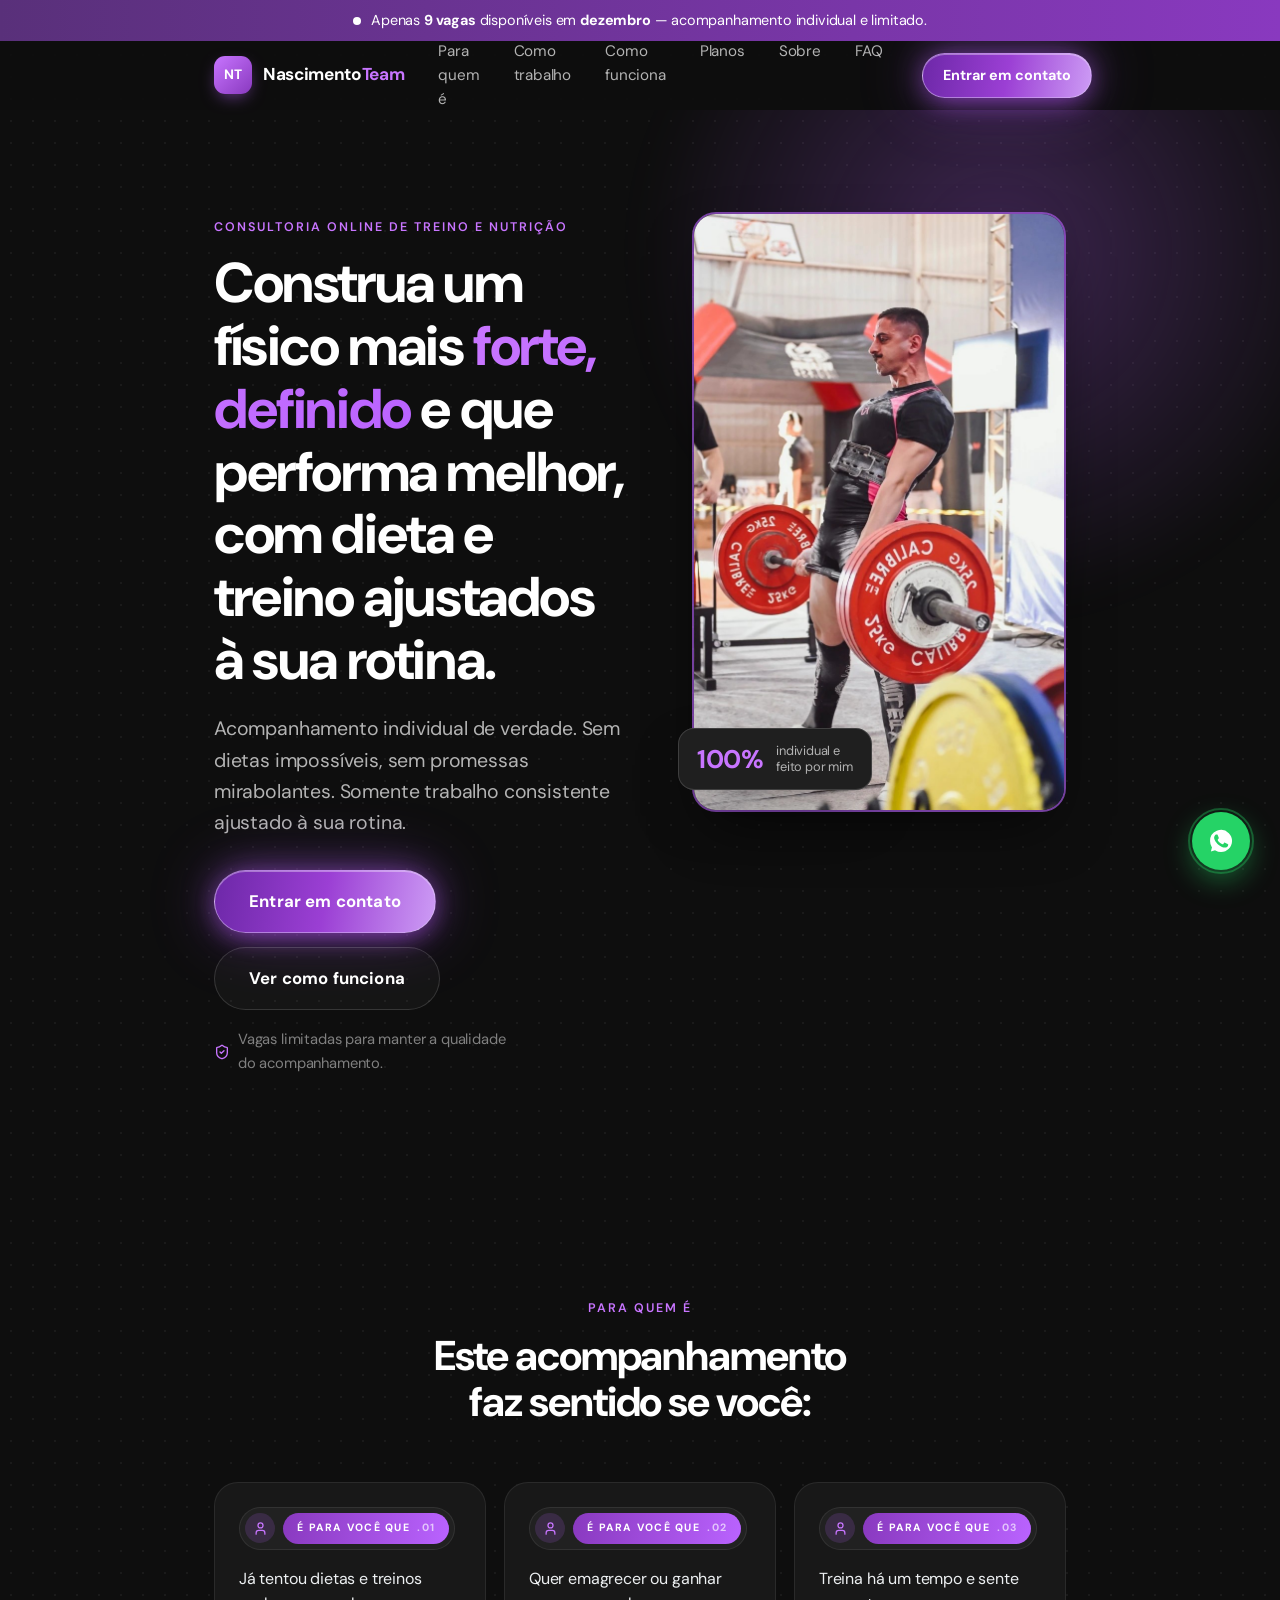
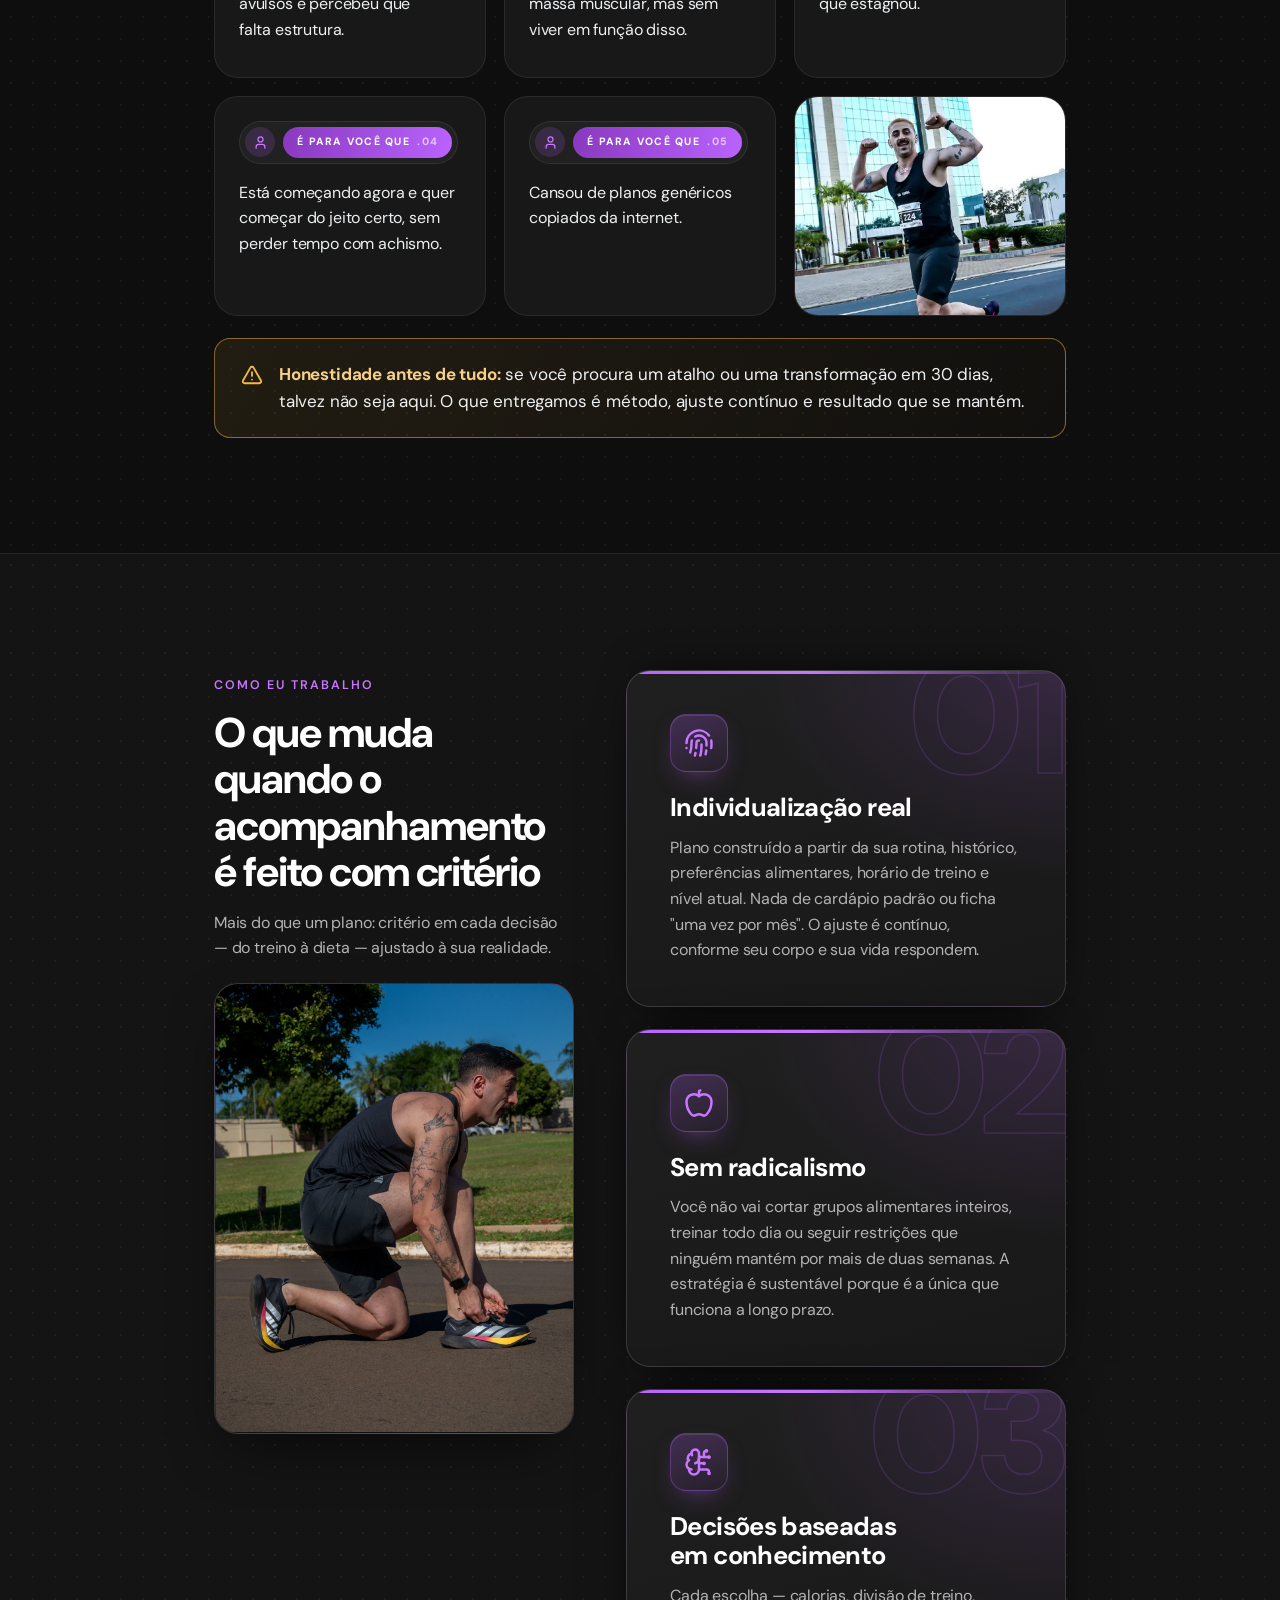
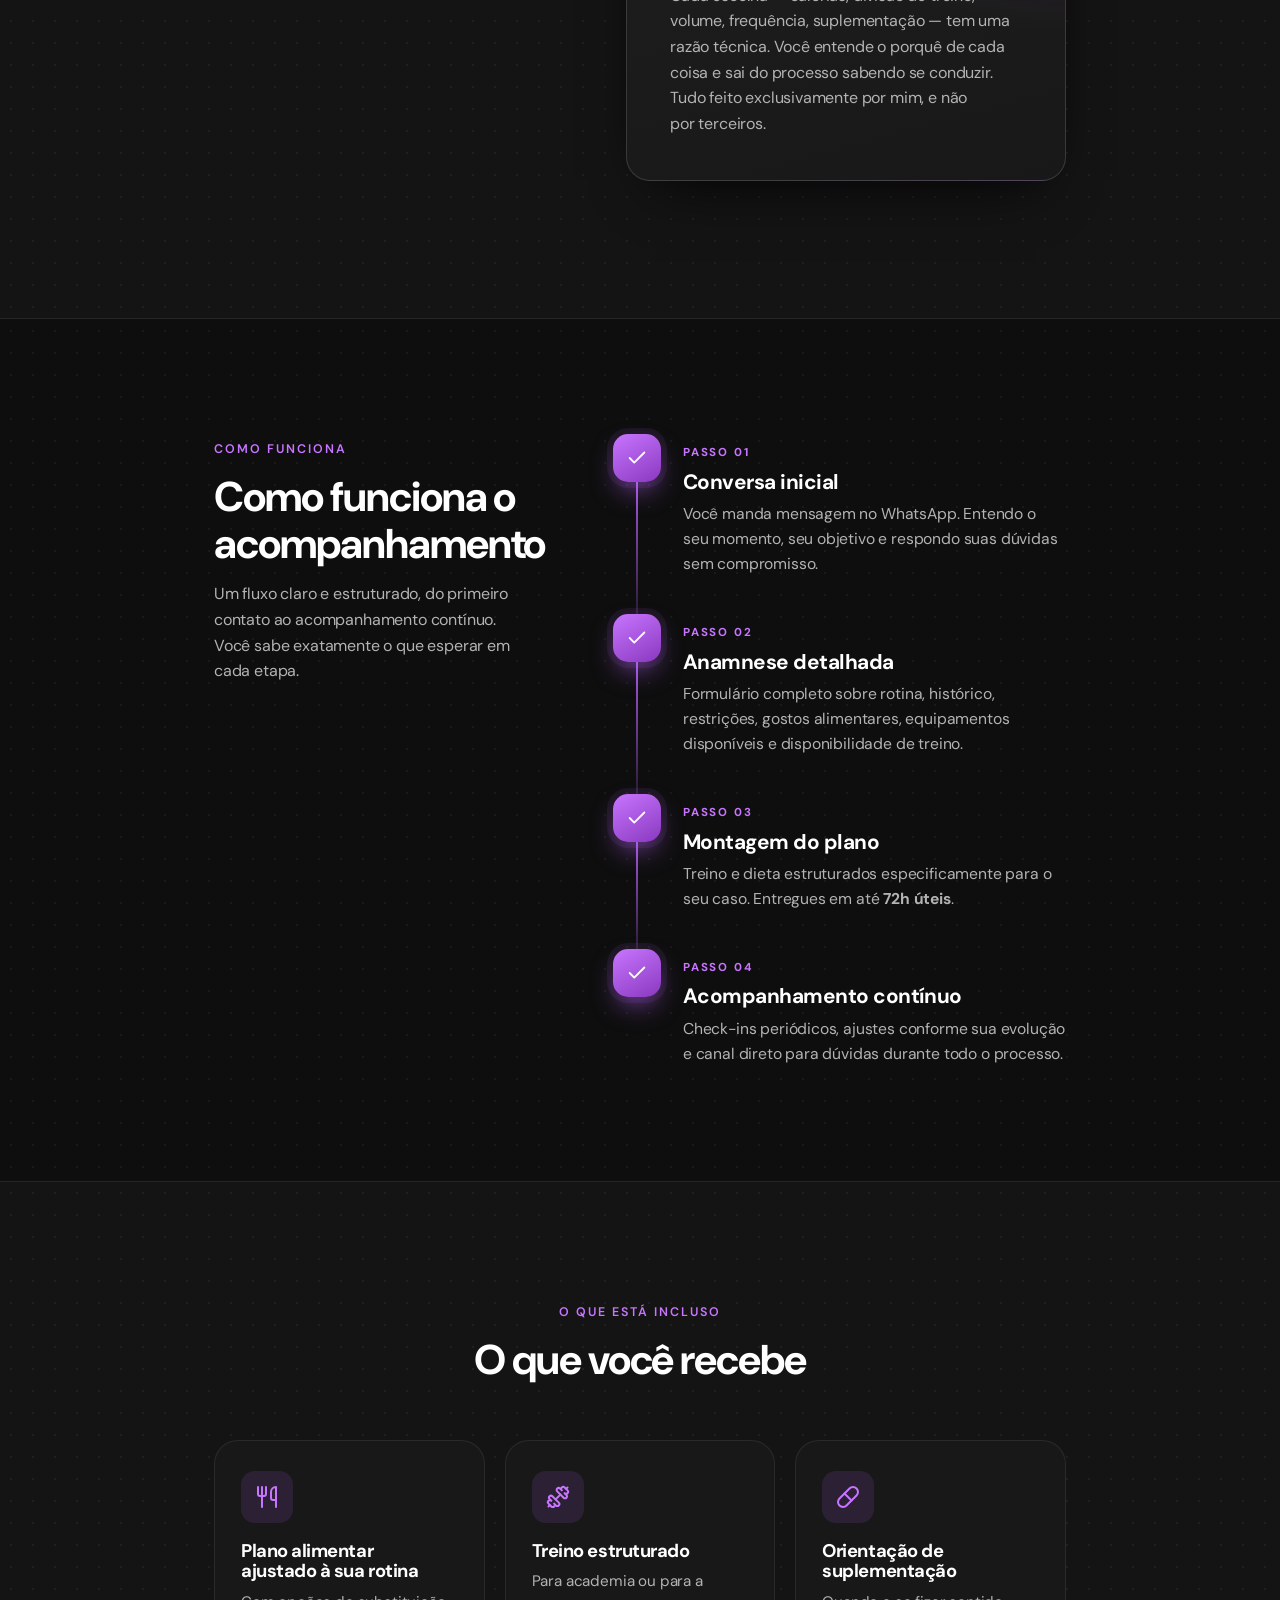
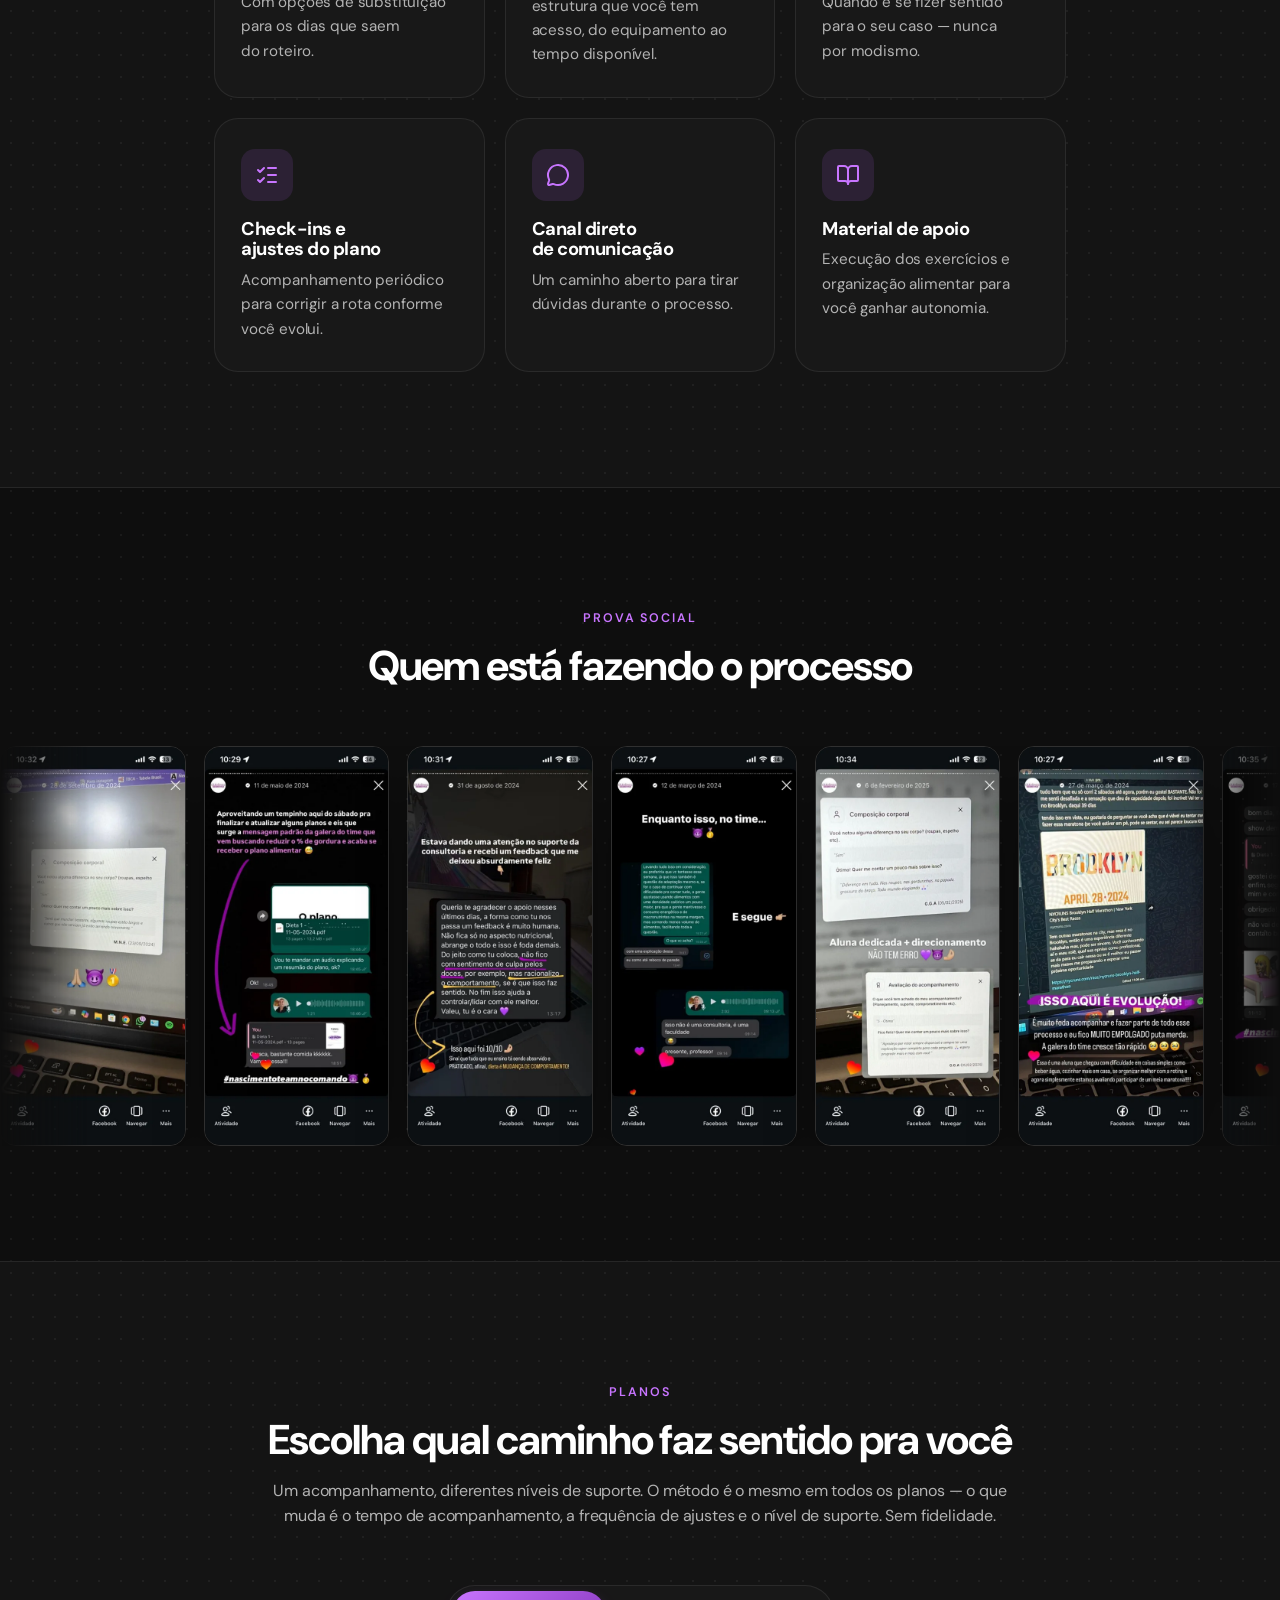
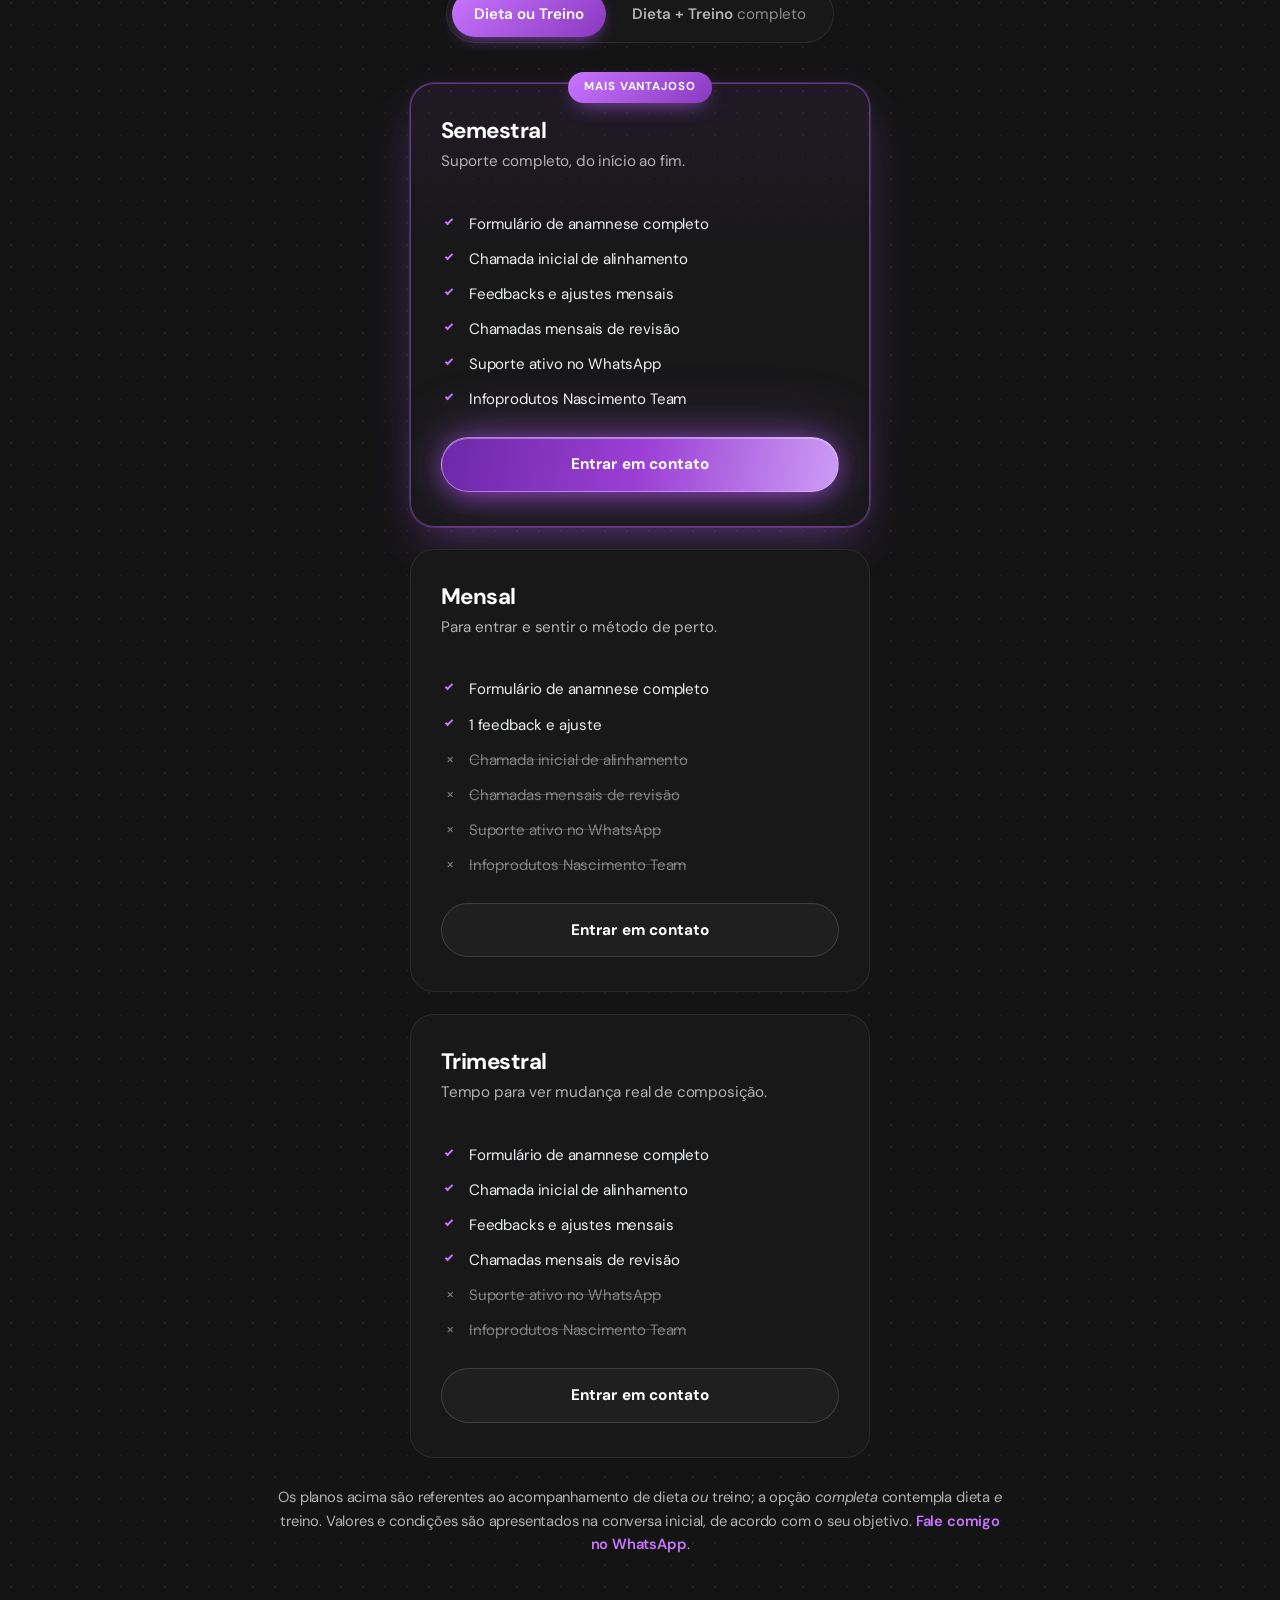
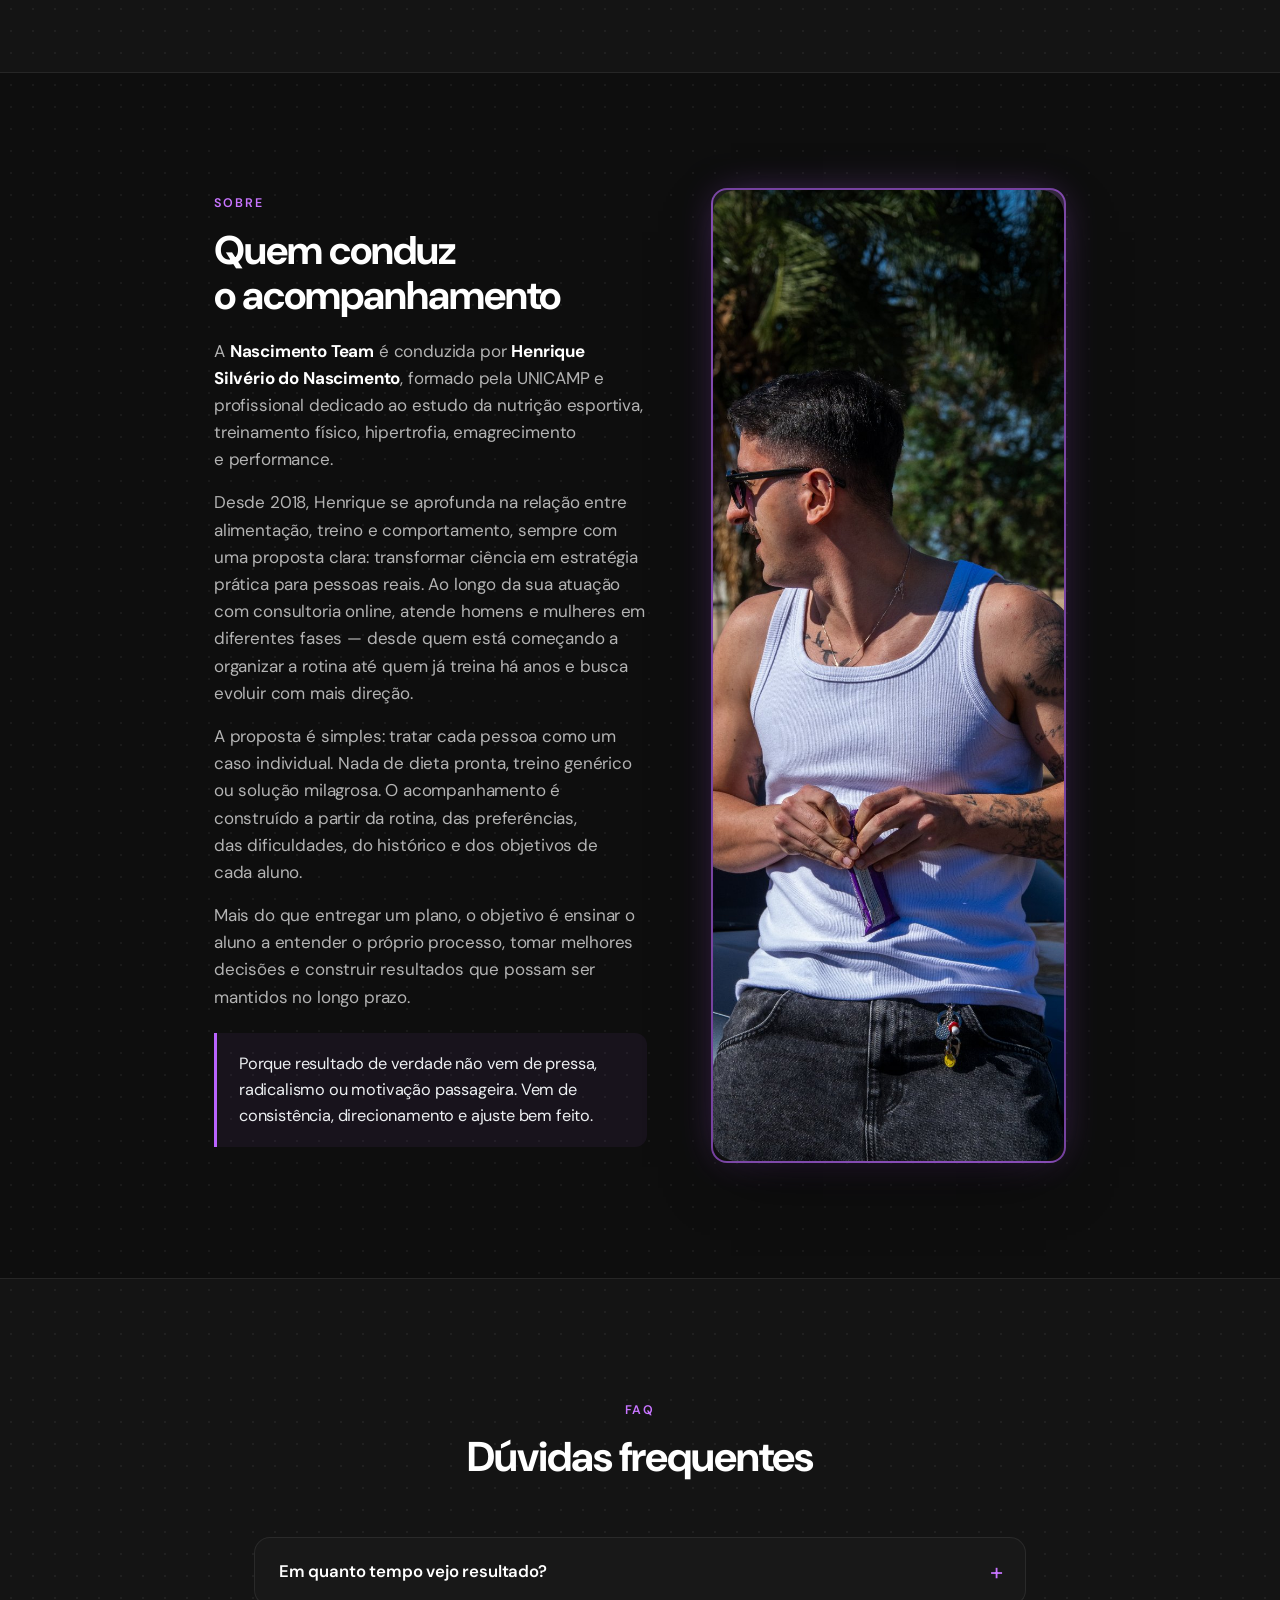
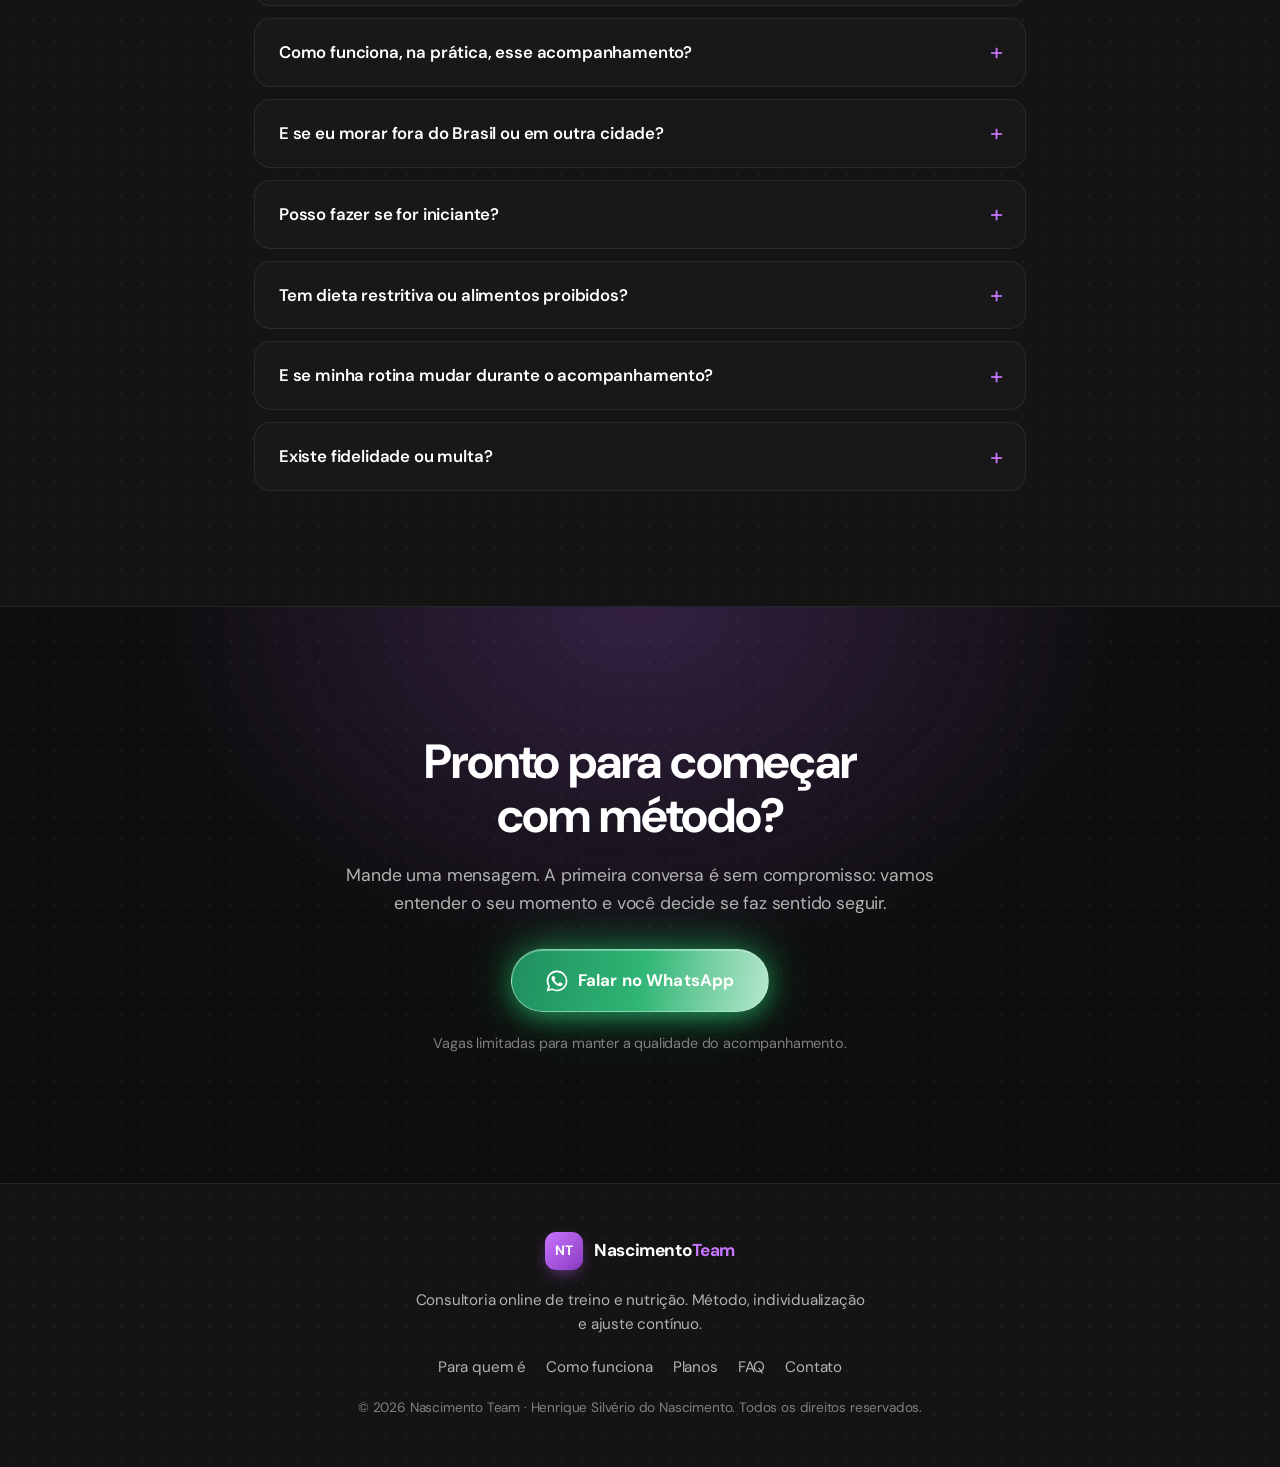
==== commit f8f28380: "Inverte cabeçalho do FAQ: "Dúvidas frequentes" como título e "FAQ" como rótulo Co-Authored-By: Claud" ====
--- a/index.html
+++ b/index.html
@@ -518,8 +518,8 @@
     <section class="section section--alt" id="faq">
       <div class="container container--narrow">
         <header class="section-head section-head--center reveal">
-          <span class="eyebrow">Dúvidas frequentes</span>
-          <h2>FAQ</h2>
+          <span class="eyebrow">FAQ</span>
+          <h2>Dúvidas frequentes</h2>
         </header>
 
         <div class="faq reveal">
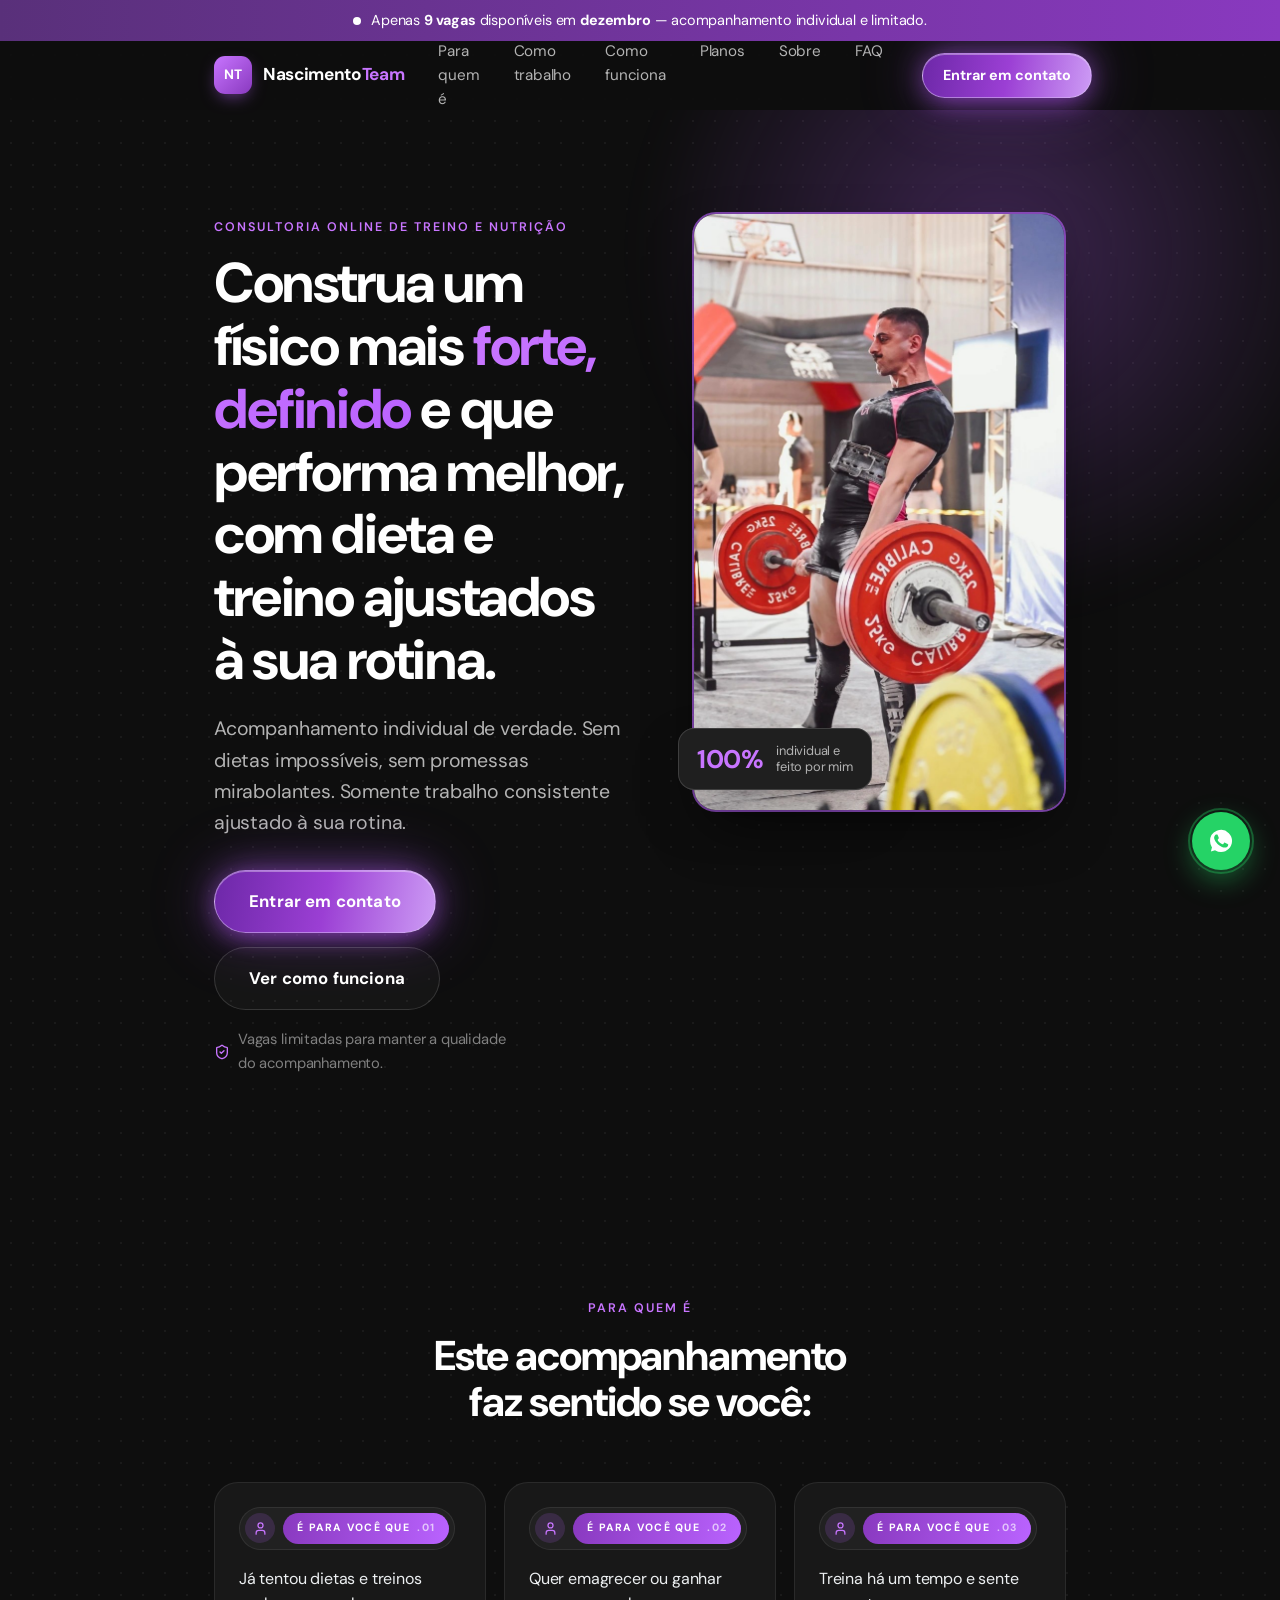
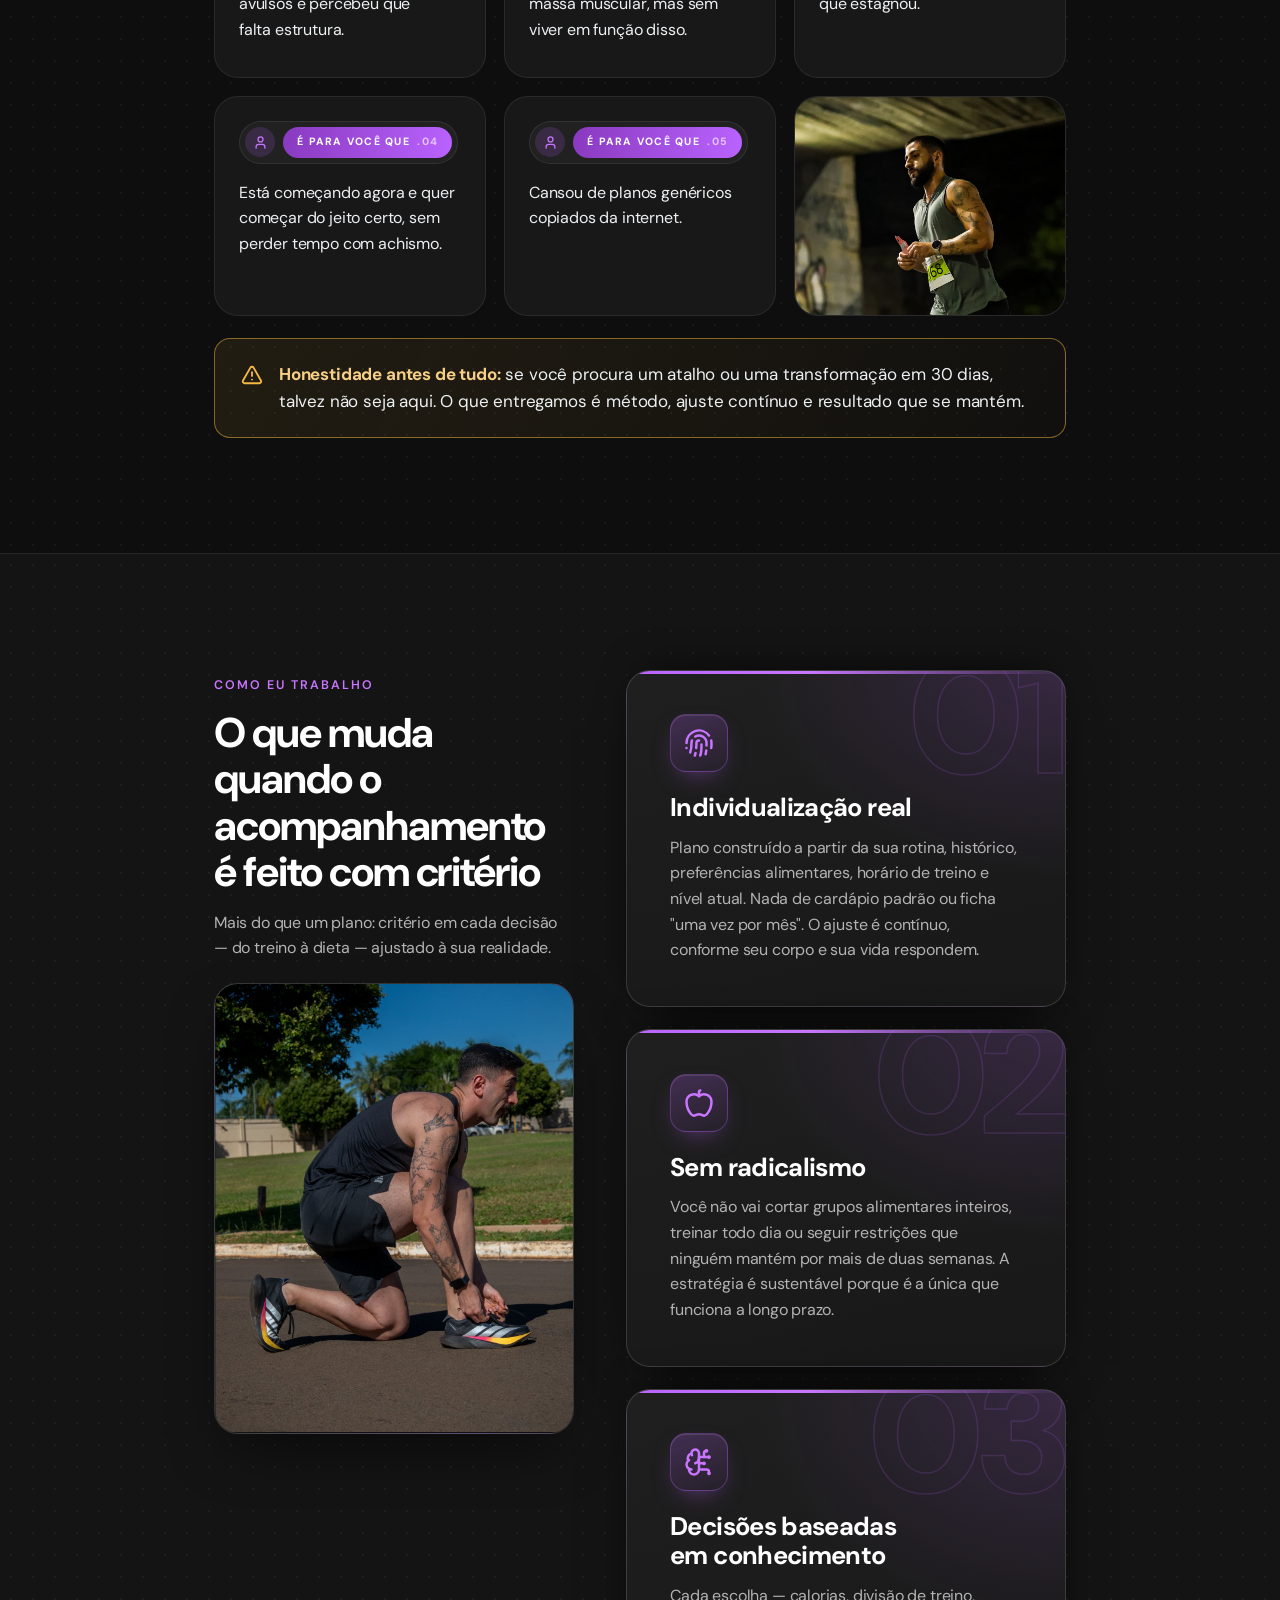
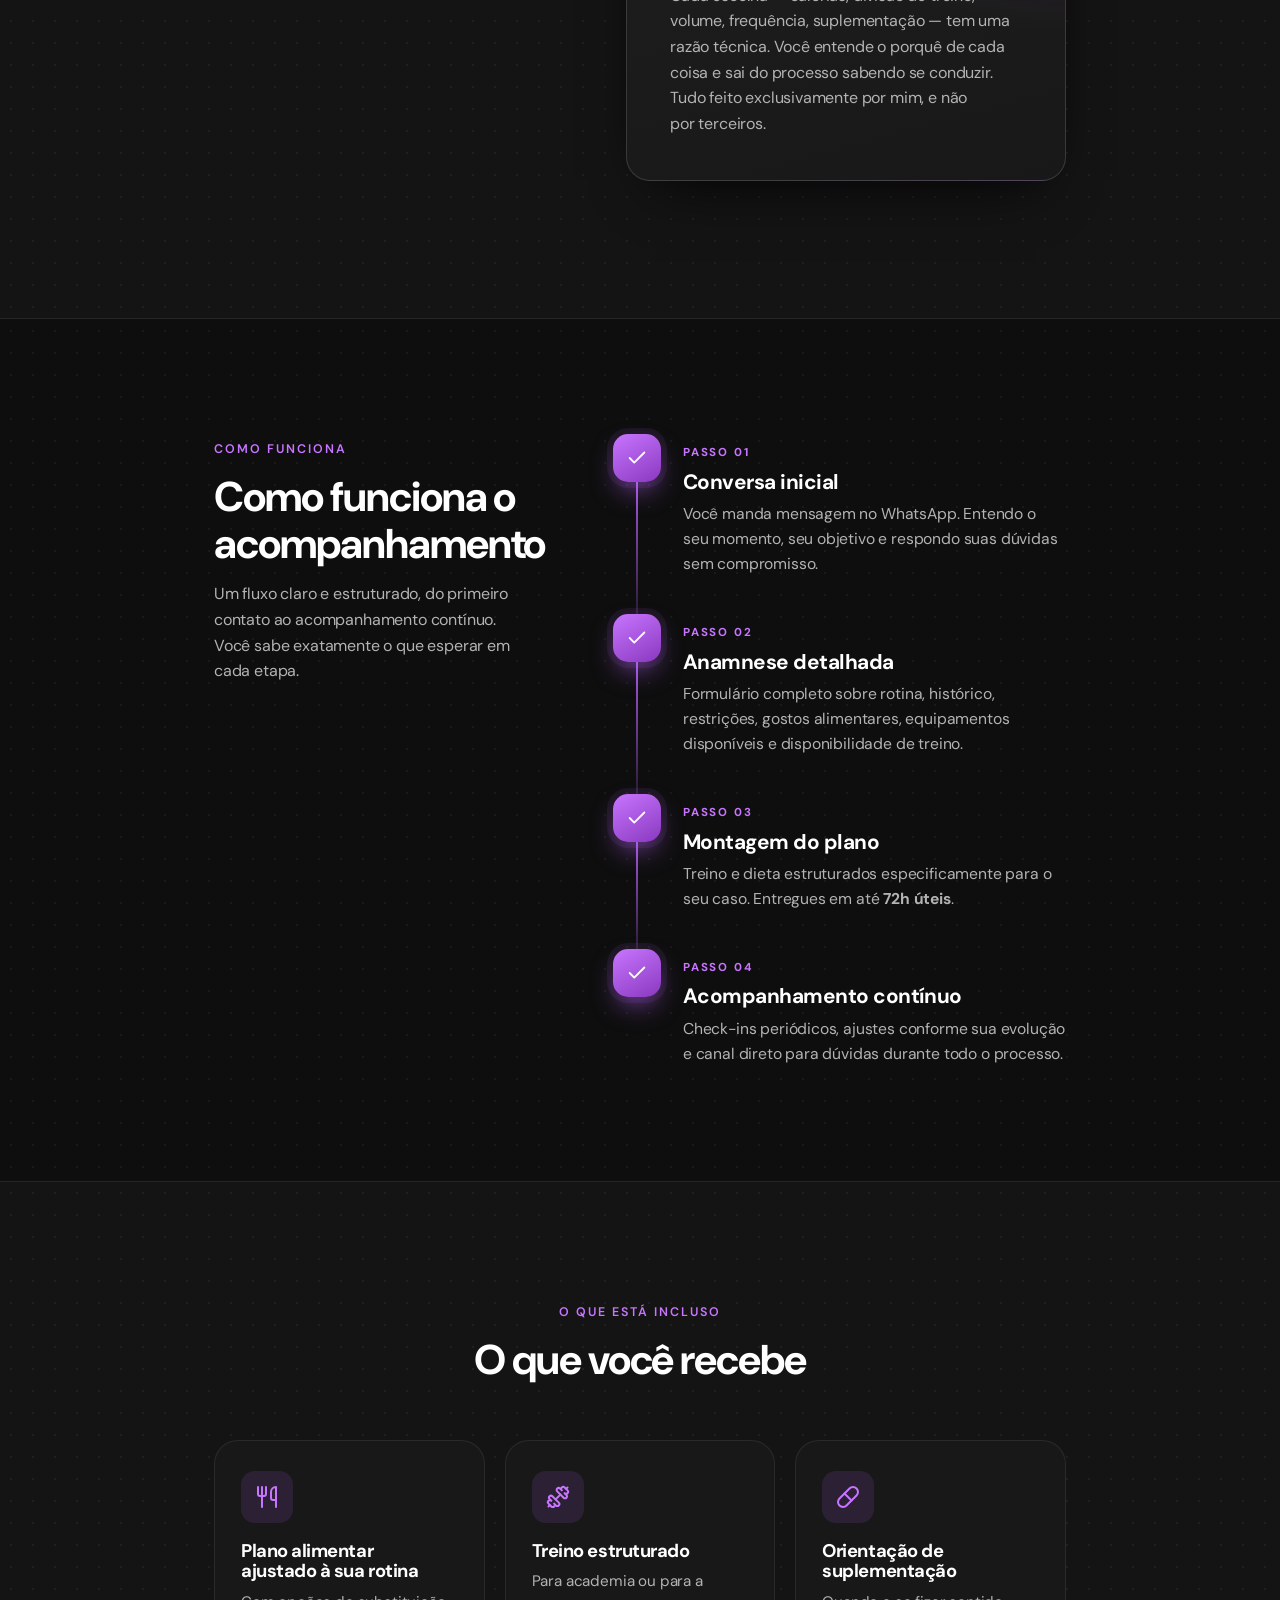
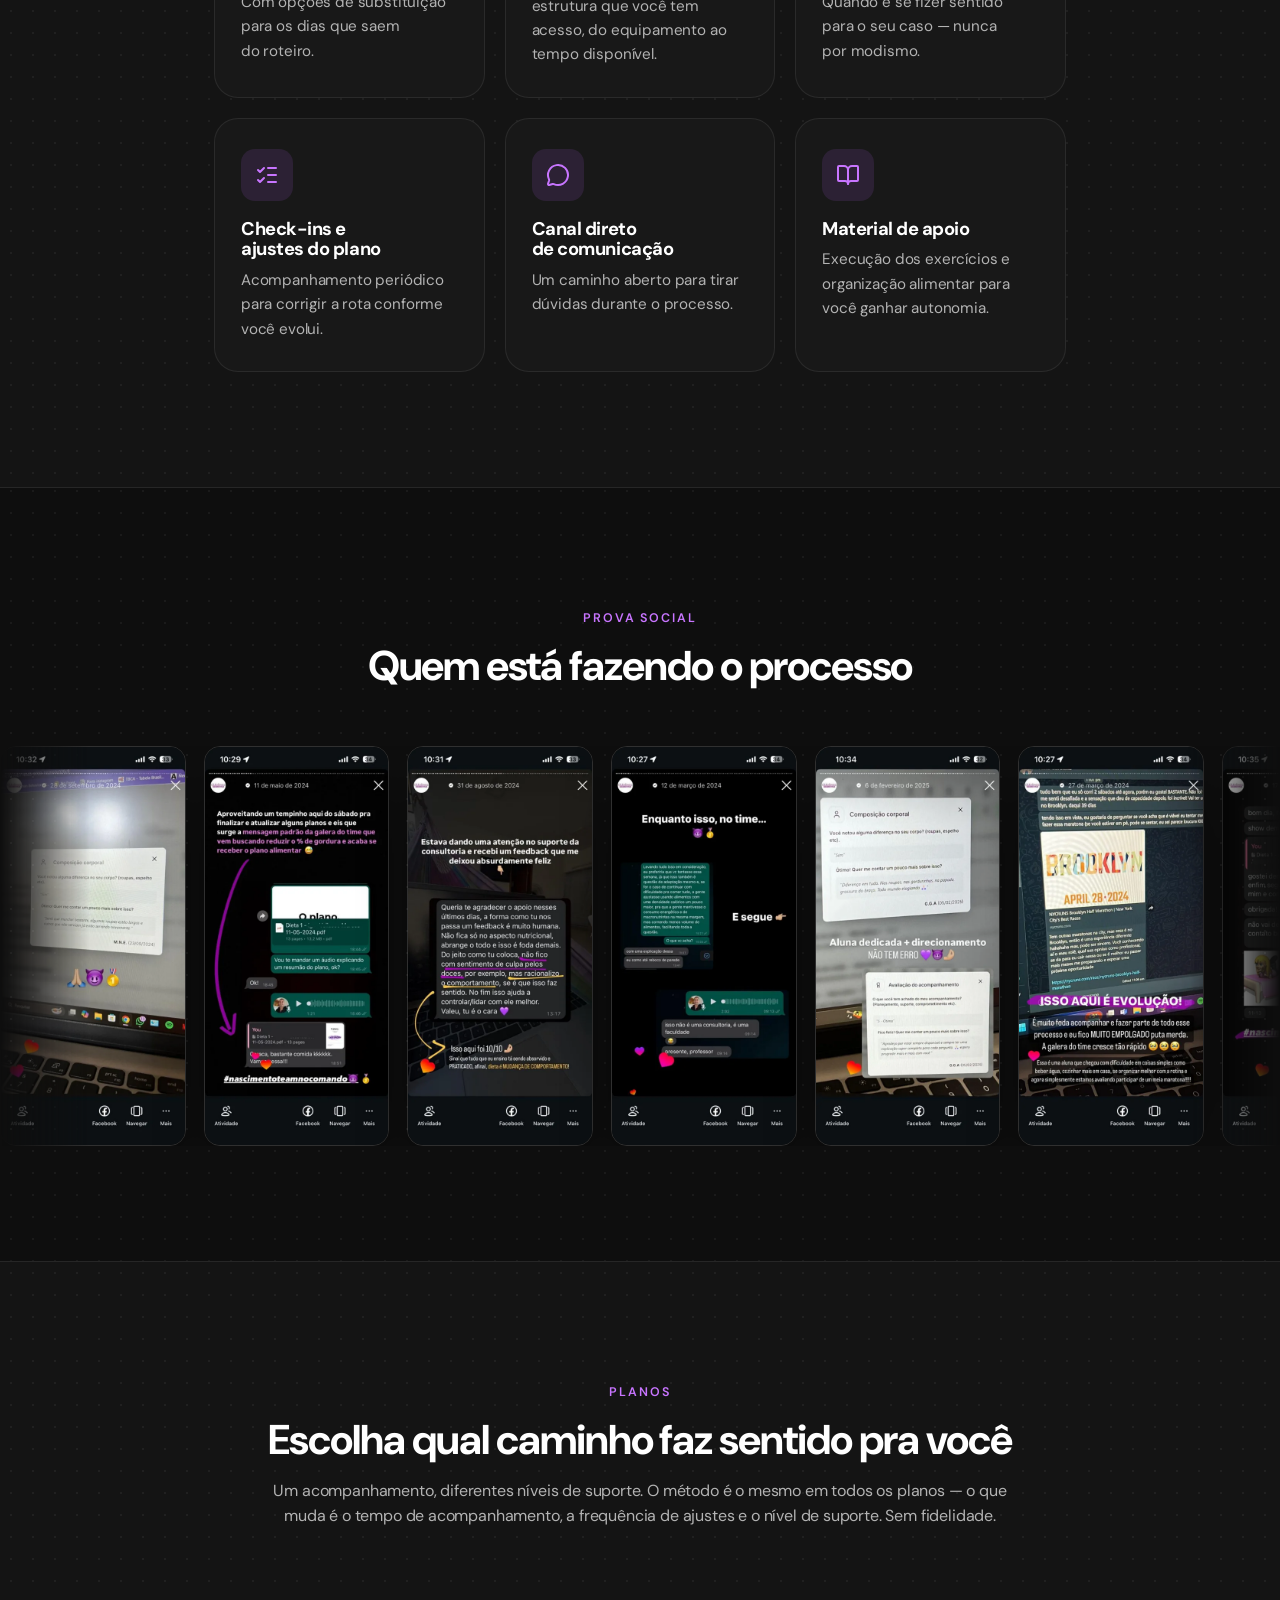
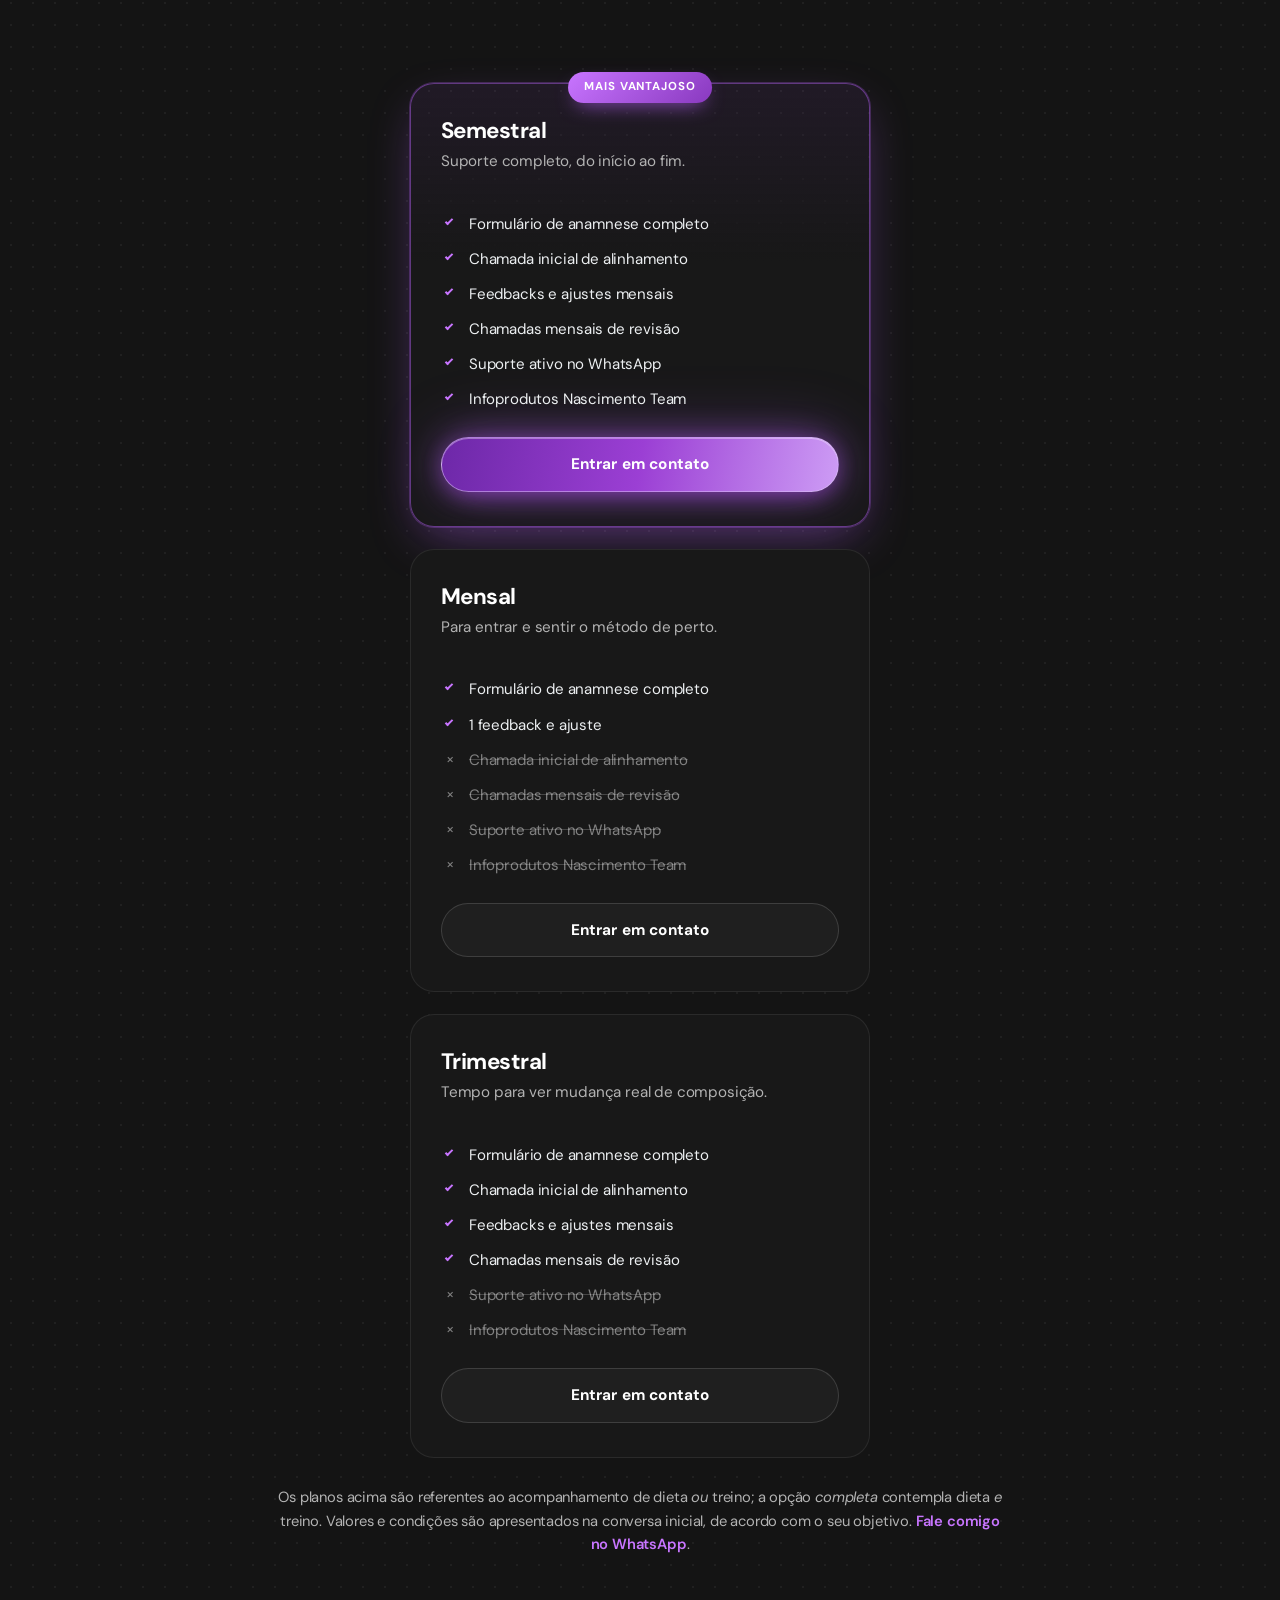
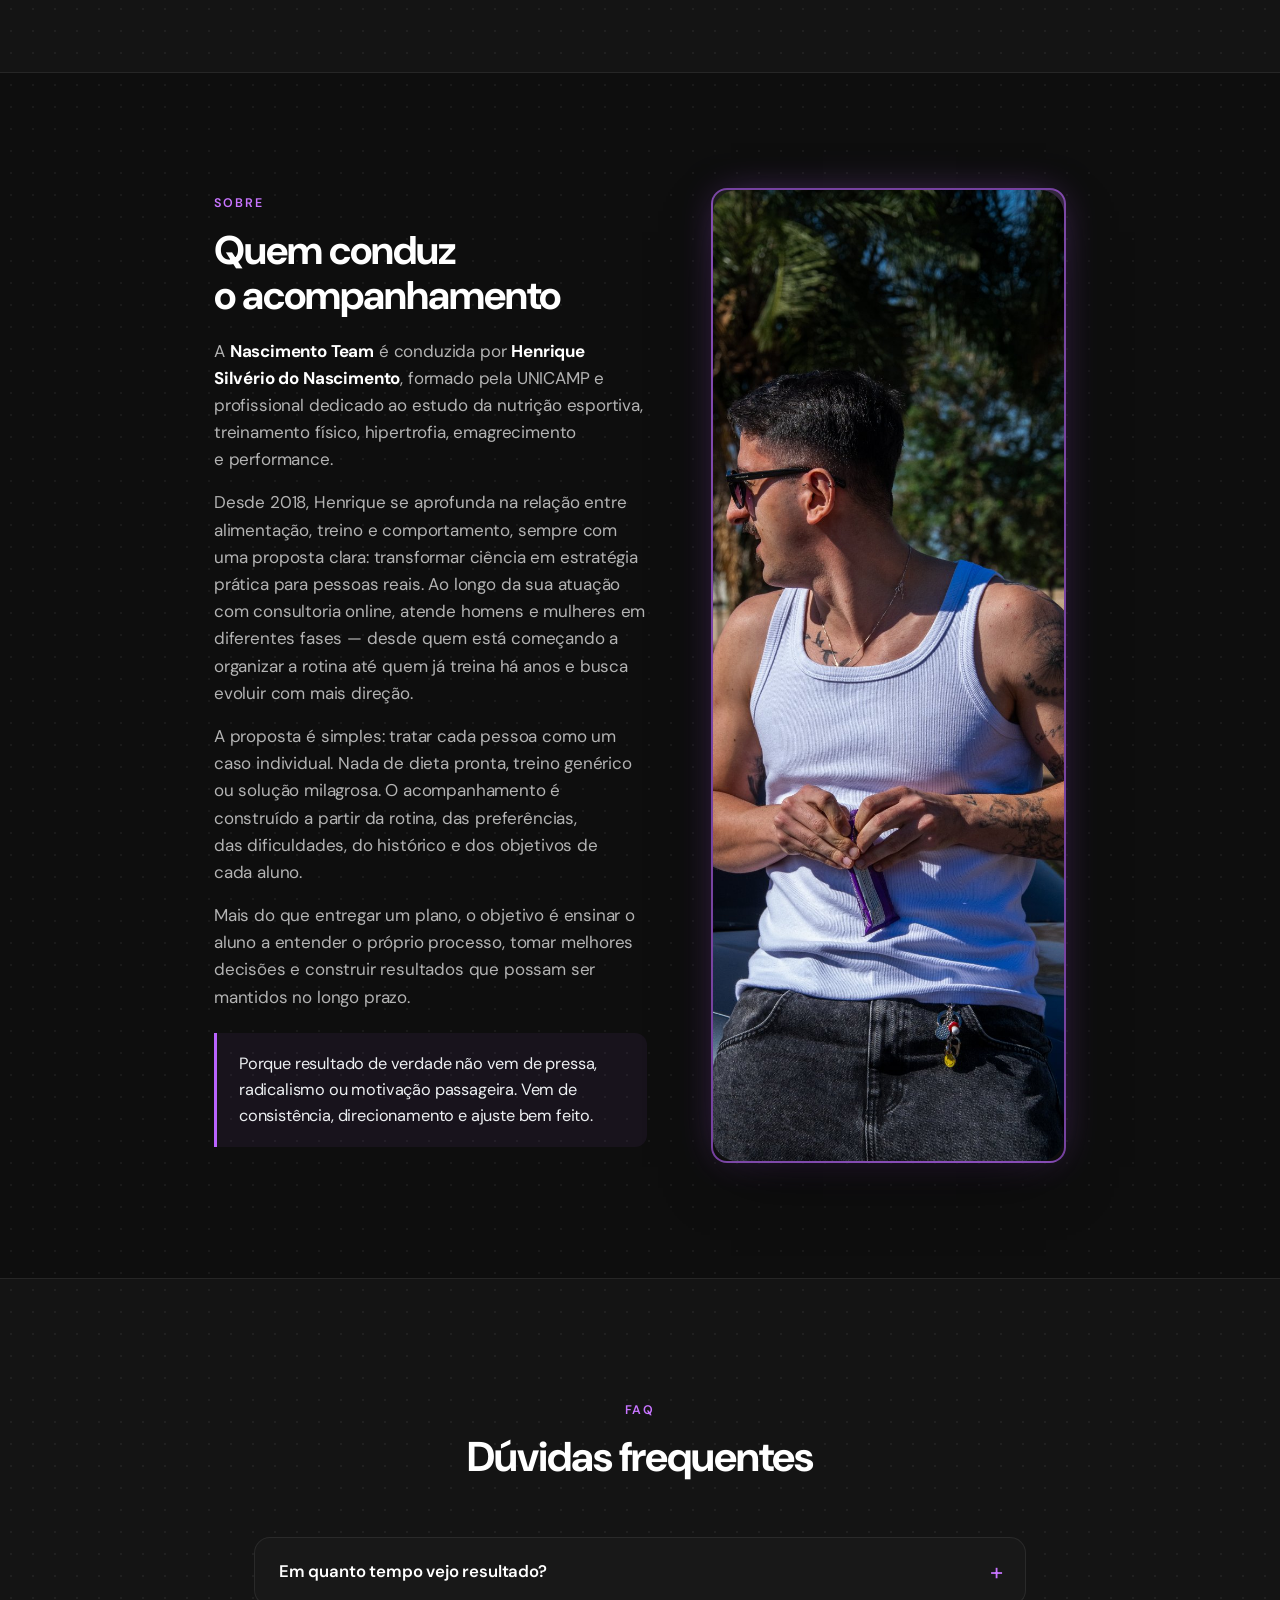
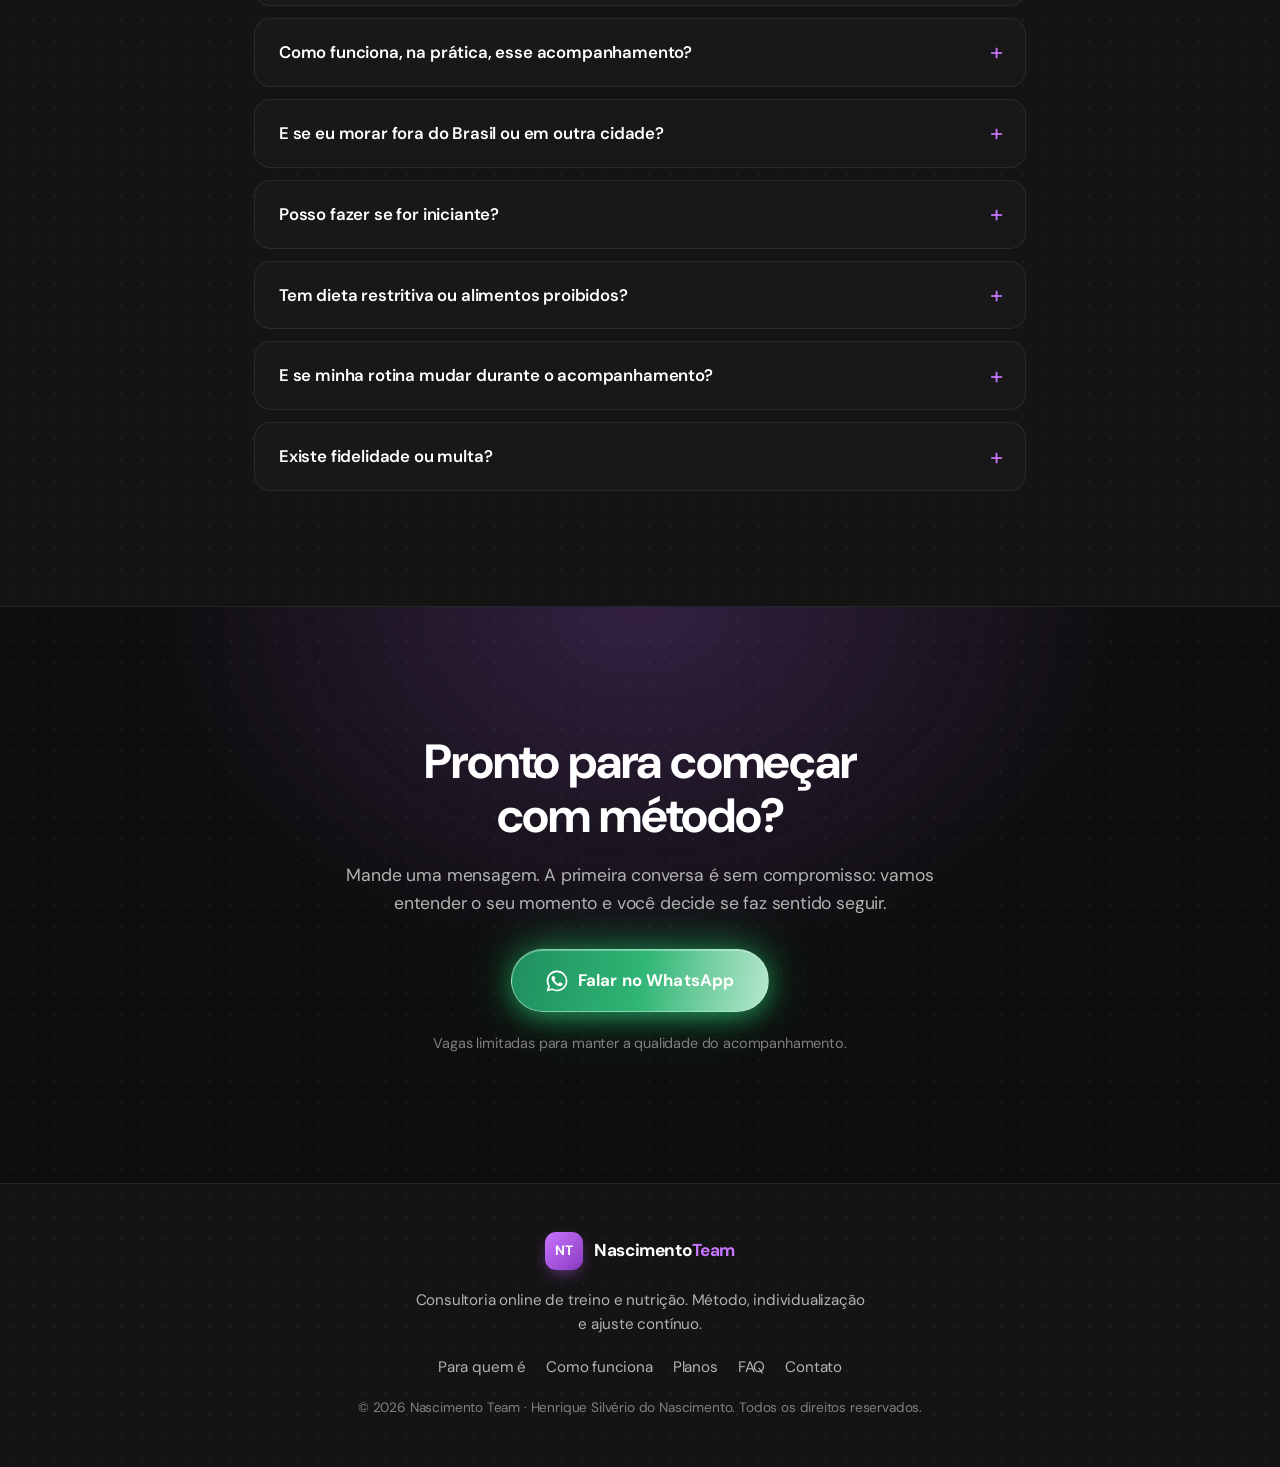
==== commit 21ba0767: "Troca a foto do "Para quem é" pela IMG_2720 enquadrada do tronco pra cima Recorta a nova foto de cor" ====
--- a/index.html
+++ b/index.html
@@ -148,7 +148,7 @@
 
           <!-- 6º box = FOTO. Substitua o bloco interno por: <img src="./img/para-quem.jpg" alt="..." /> -->
           <figure class="aud-card aud-card--photo">
-            <img src="./img/image-1782921262203.webp" alt="Aluno da Nascimento Team comemorando em prova de corrida" />
+            <img src="./img/para-quem.webp" alt="Aluno da Nascimento Team durante uma prova de corrida" />
           </figure>
         </div>
 
--- a/styles.css
+++ b/styles.css
@@ -308,7 +308,7 @@
 .aud-card p { color: var(--text-soft); font-size: 1rem; }
 /* célula de foto (último box) */
 .aud-card--photo { padding: 0; overflow: hidden; min-height: 220px; position: relative; }
-.aud-card--photo img { position: absolute; inset: 0; width: 100%; height: 100%; object-fit: cover; object-position: 50% 40%; transform: scale(2.2); transform-origin: 50% 66%; display: block; }
+.aud-card--photo img { position: absolute; inset: 0; width: 100%; height: 100%; object-fit: cover; object-position: 50% 32%; display: block; }
 .aud-photo {
   width: 100%; height: 100%; min-height: 220px; display: grid; place-content: center; justify-items: center; gap: 10px;
   text-align: center; color: var(--text-dim); font-size: 0.82rem;
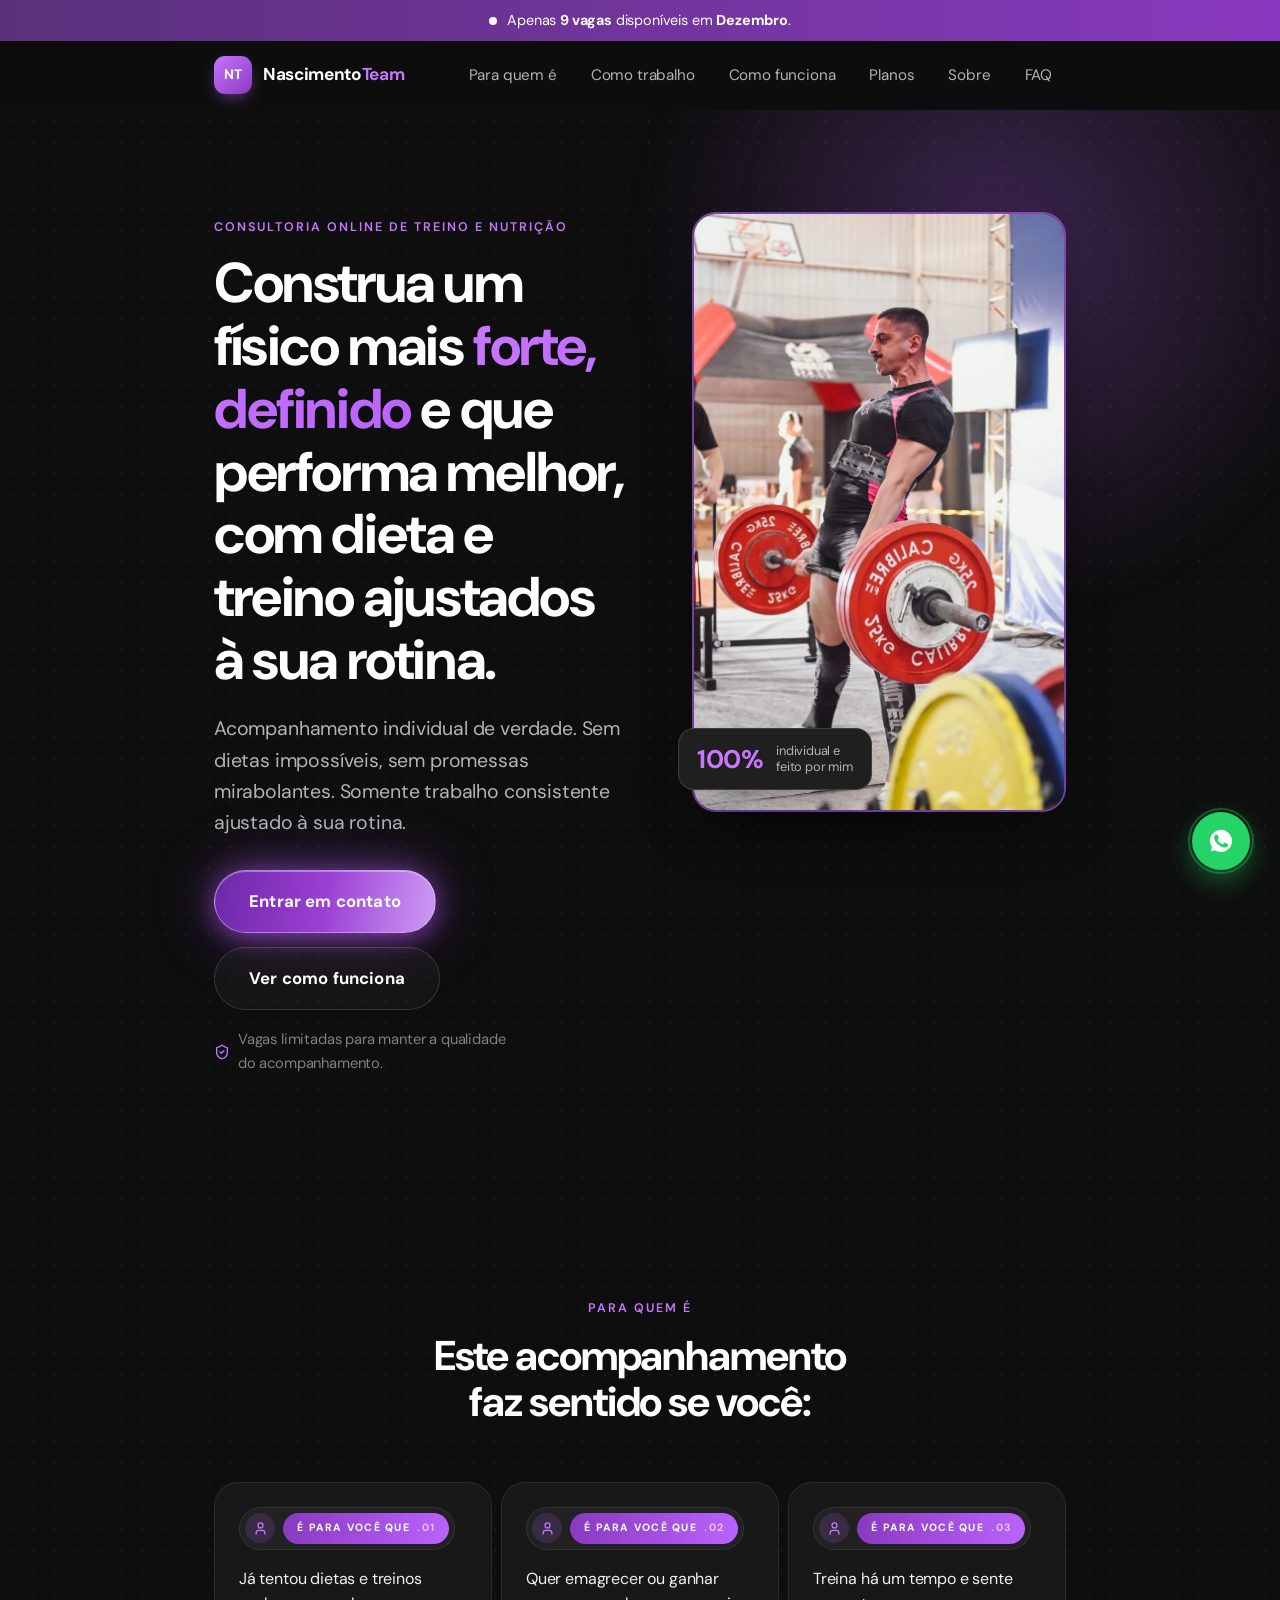
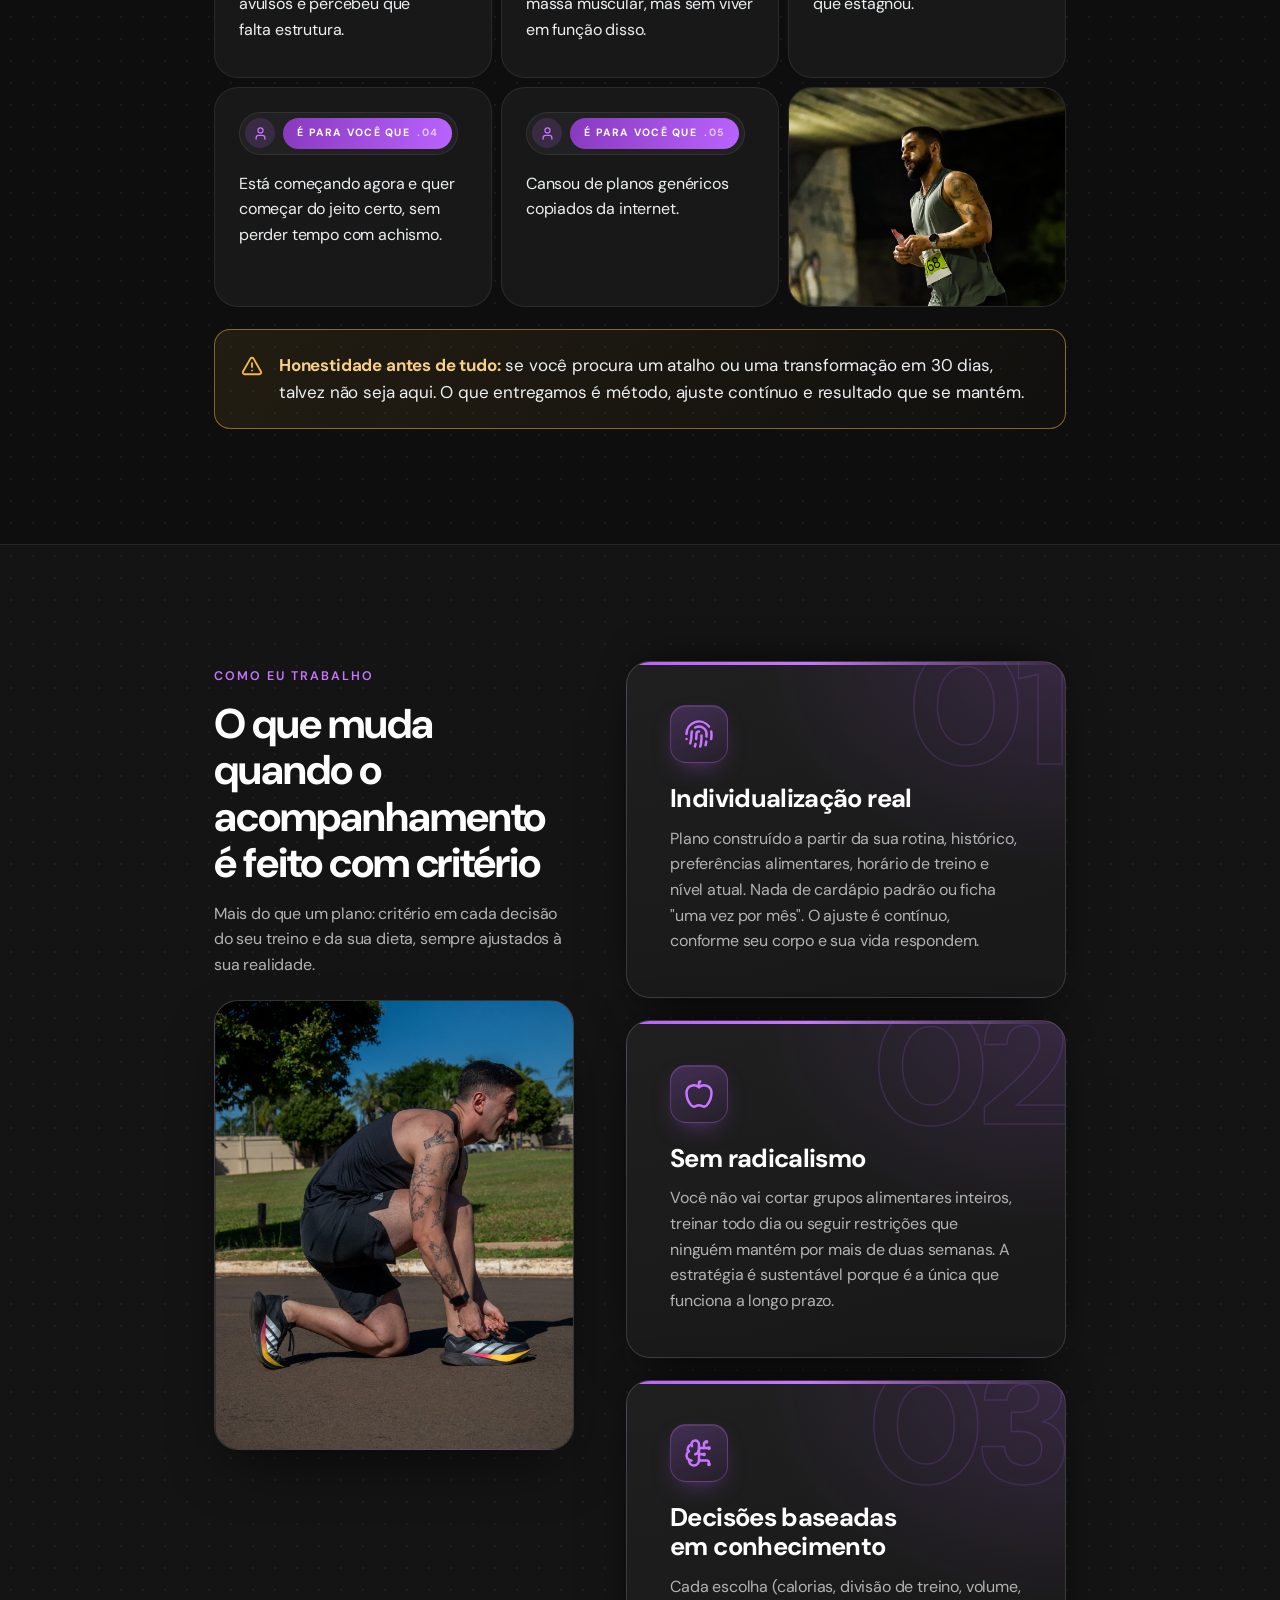
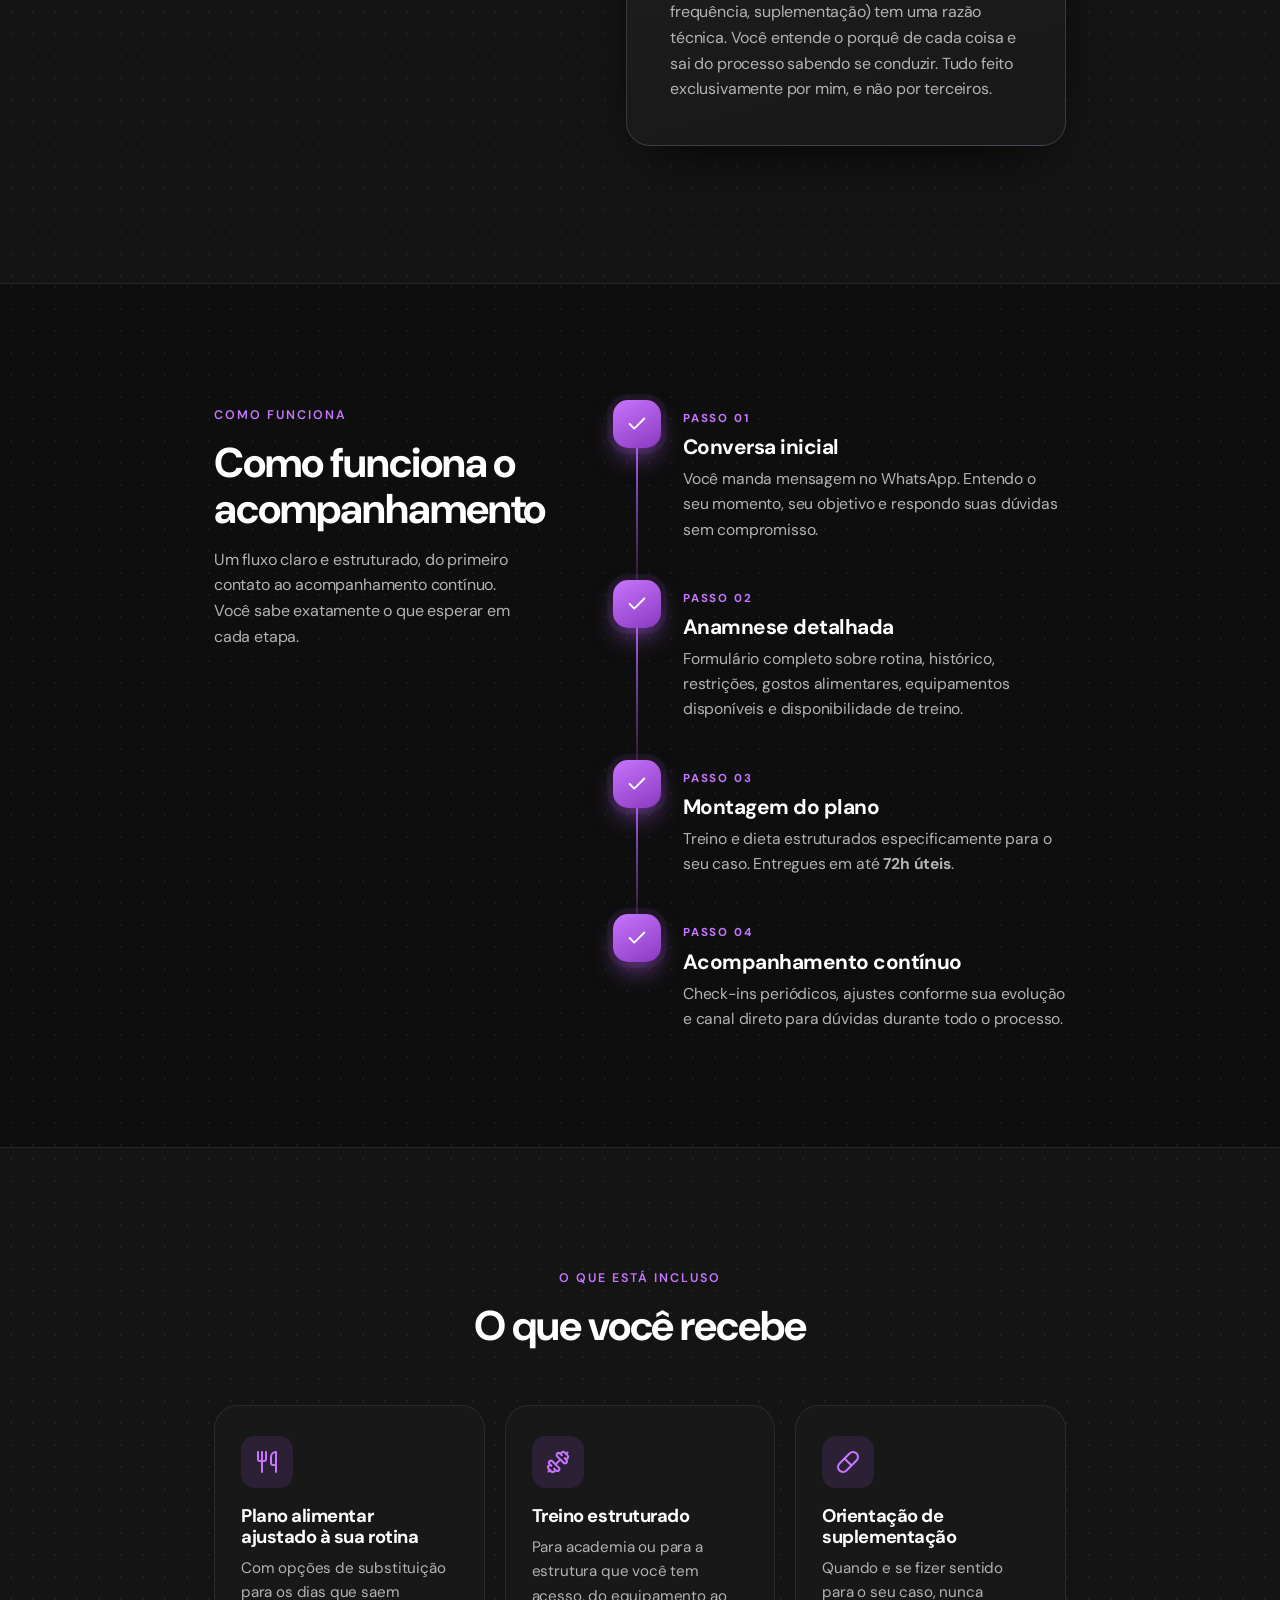
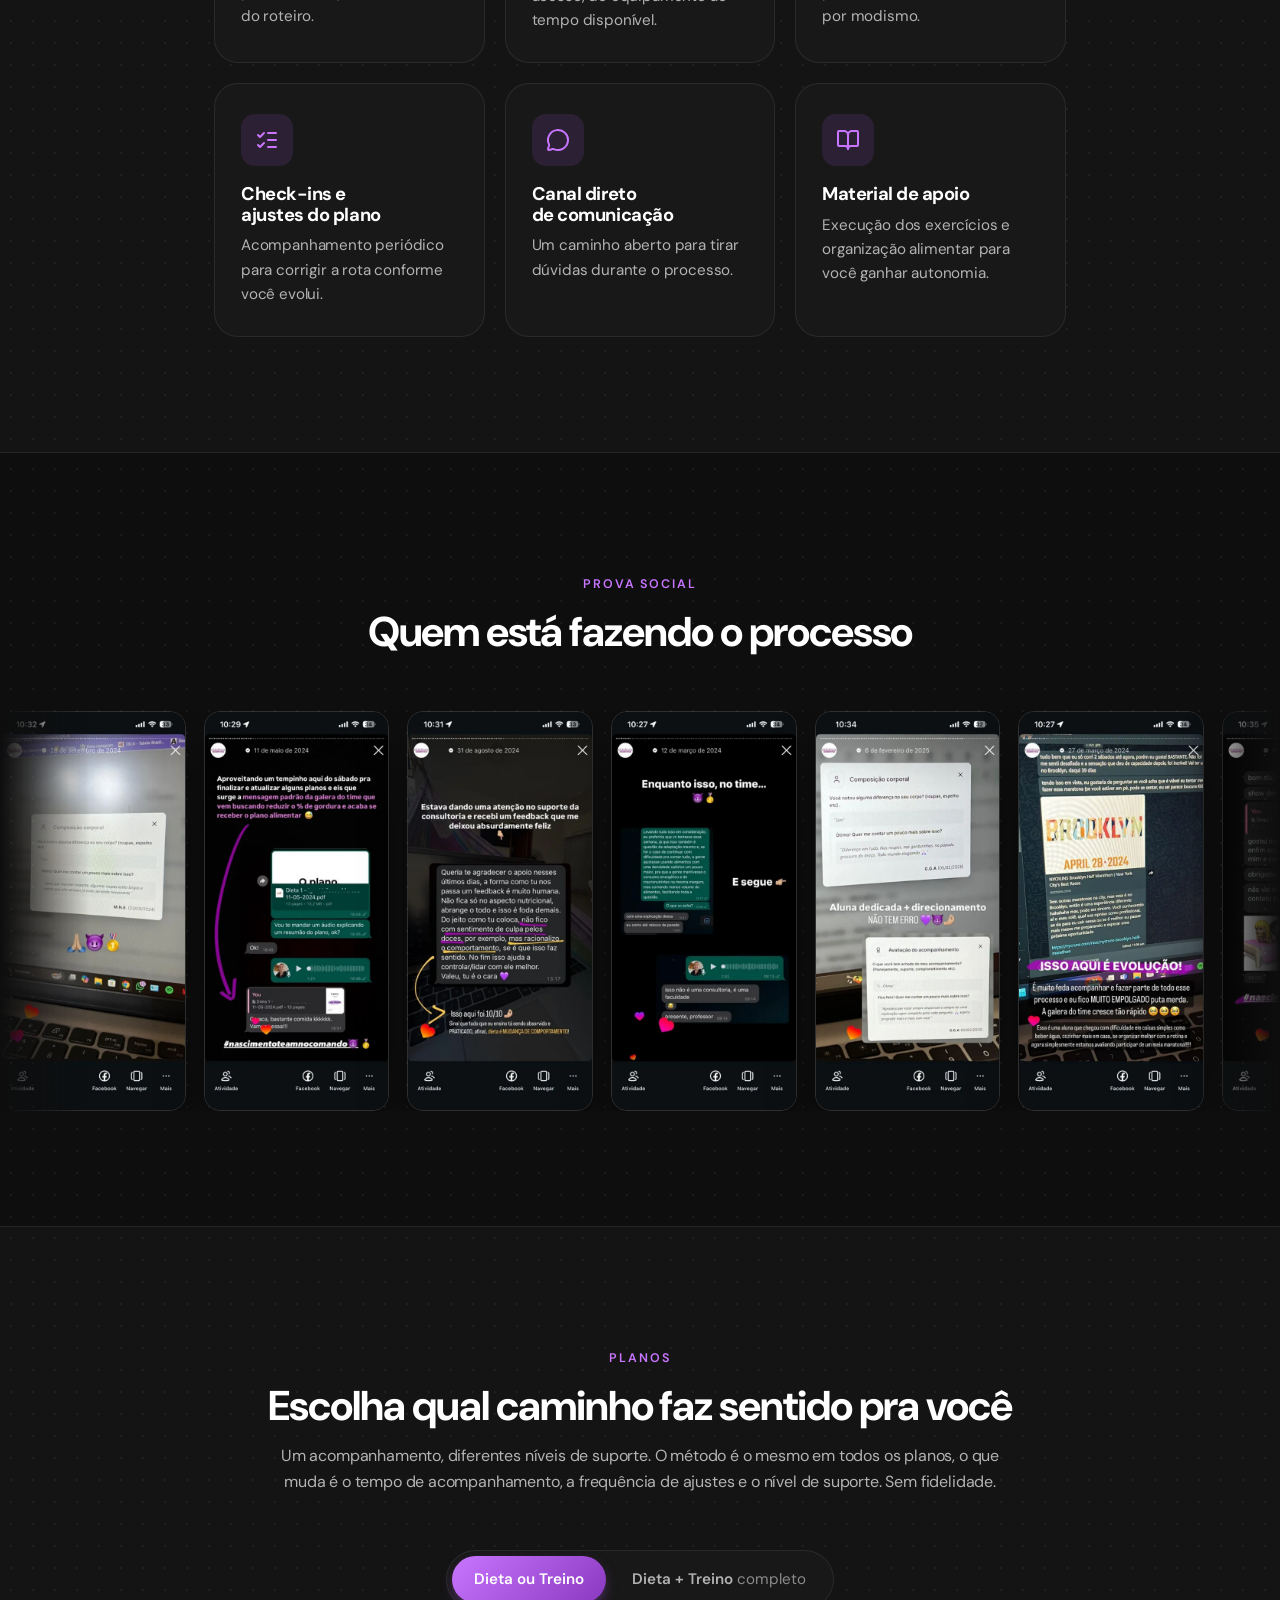
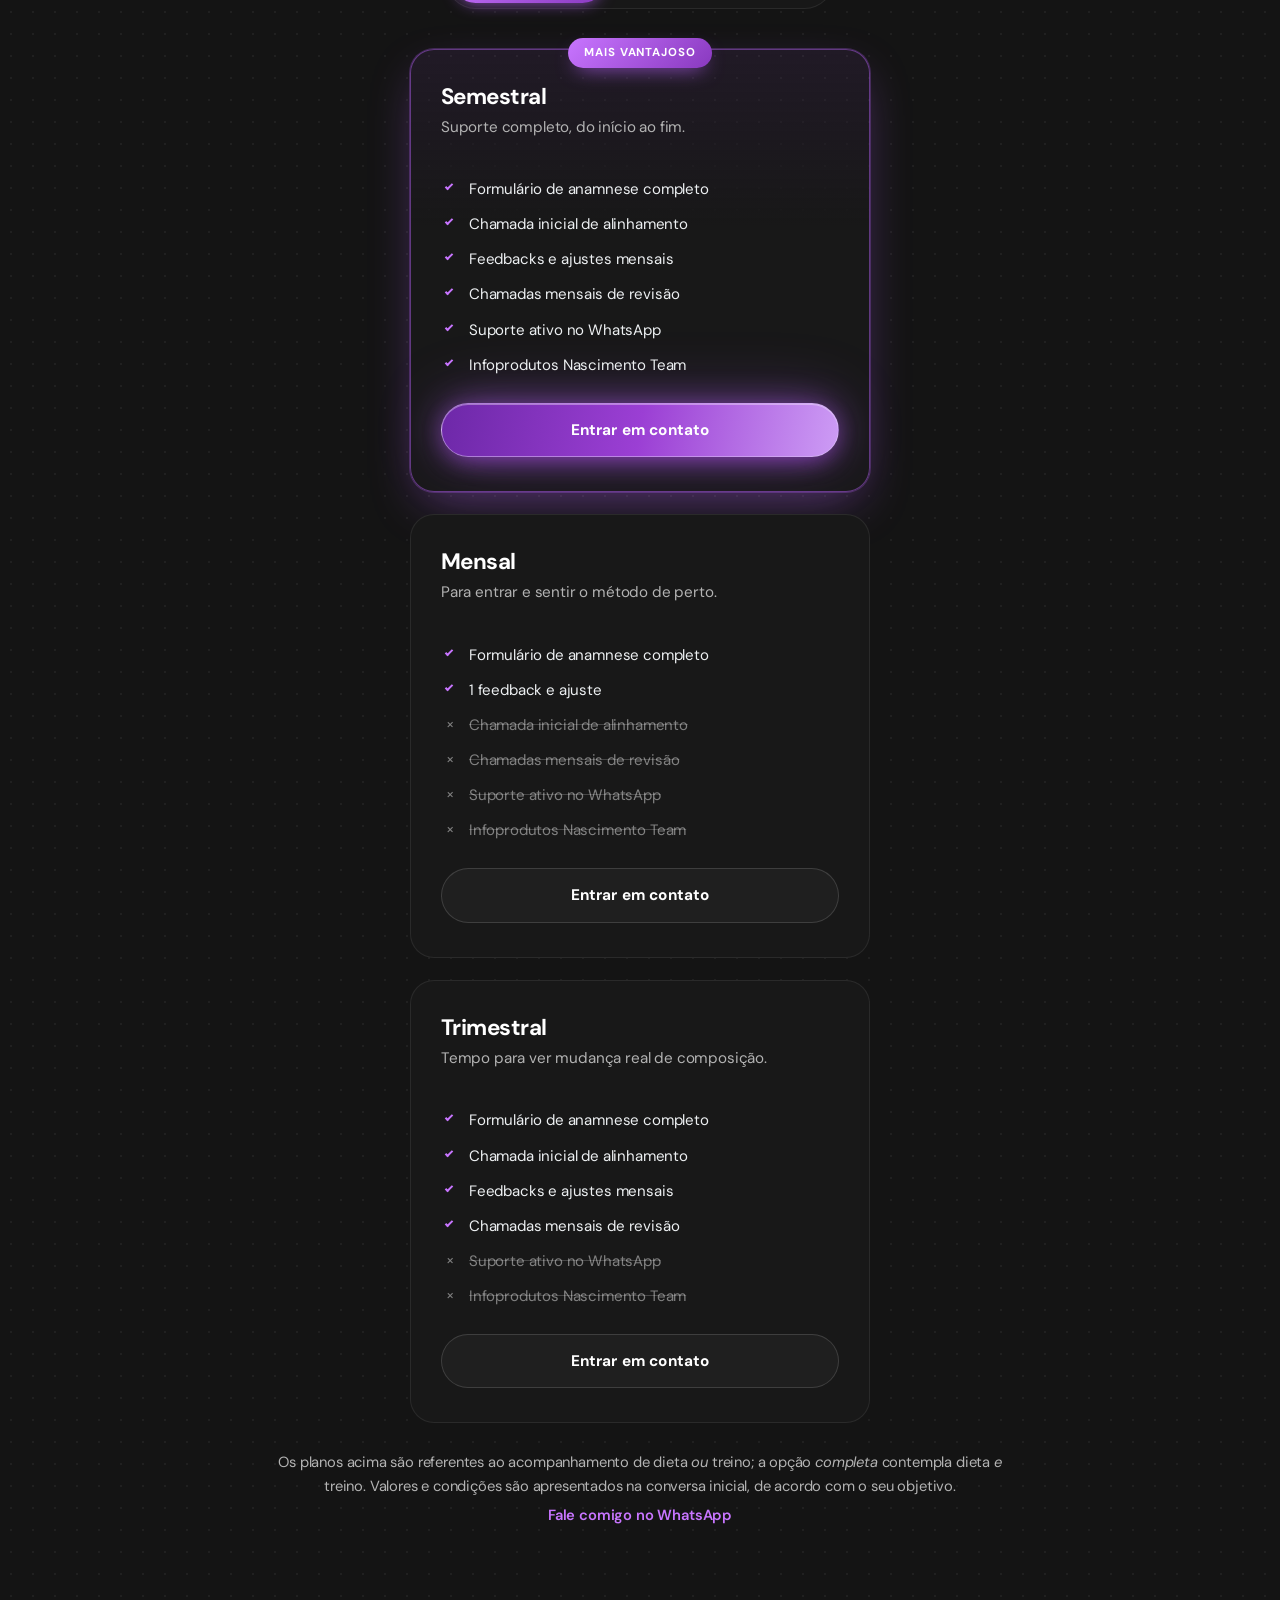
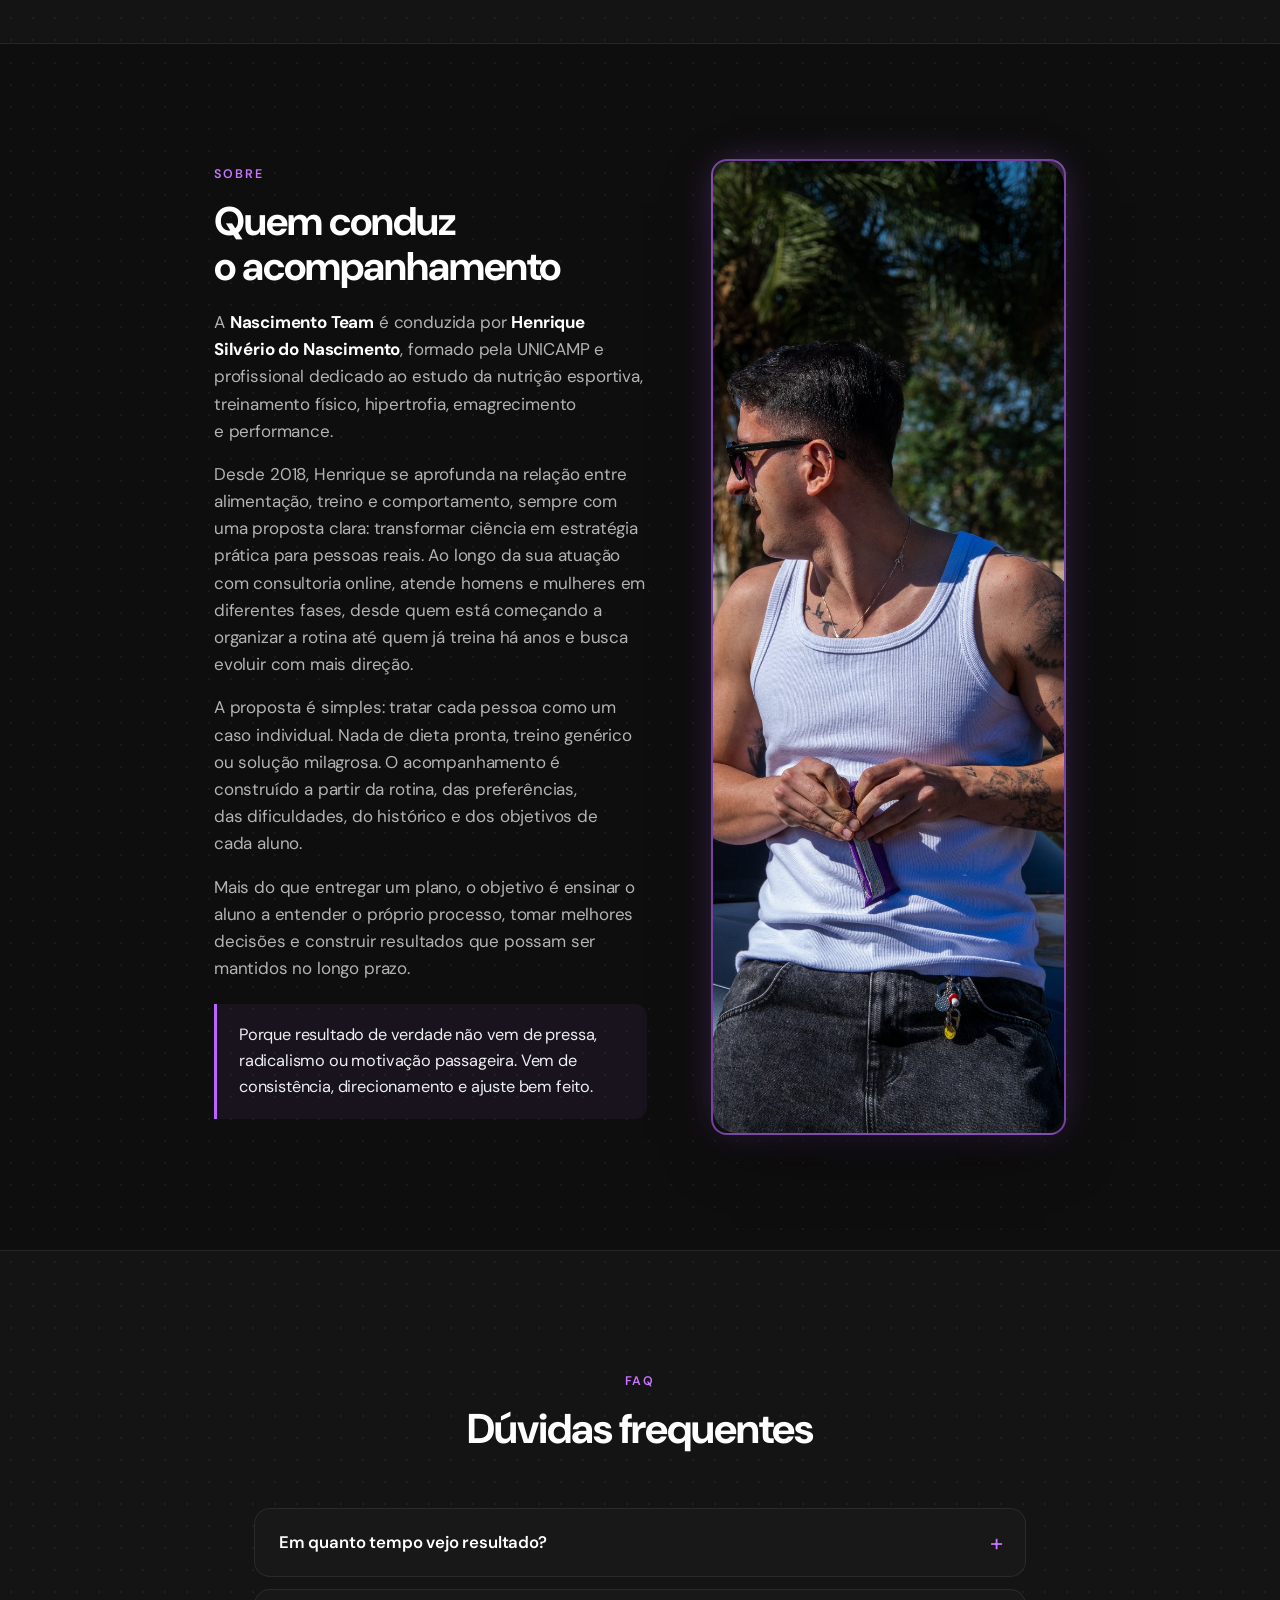
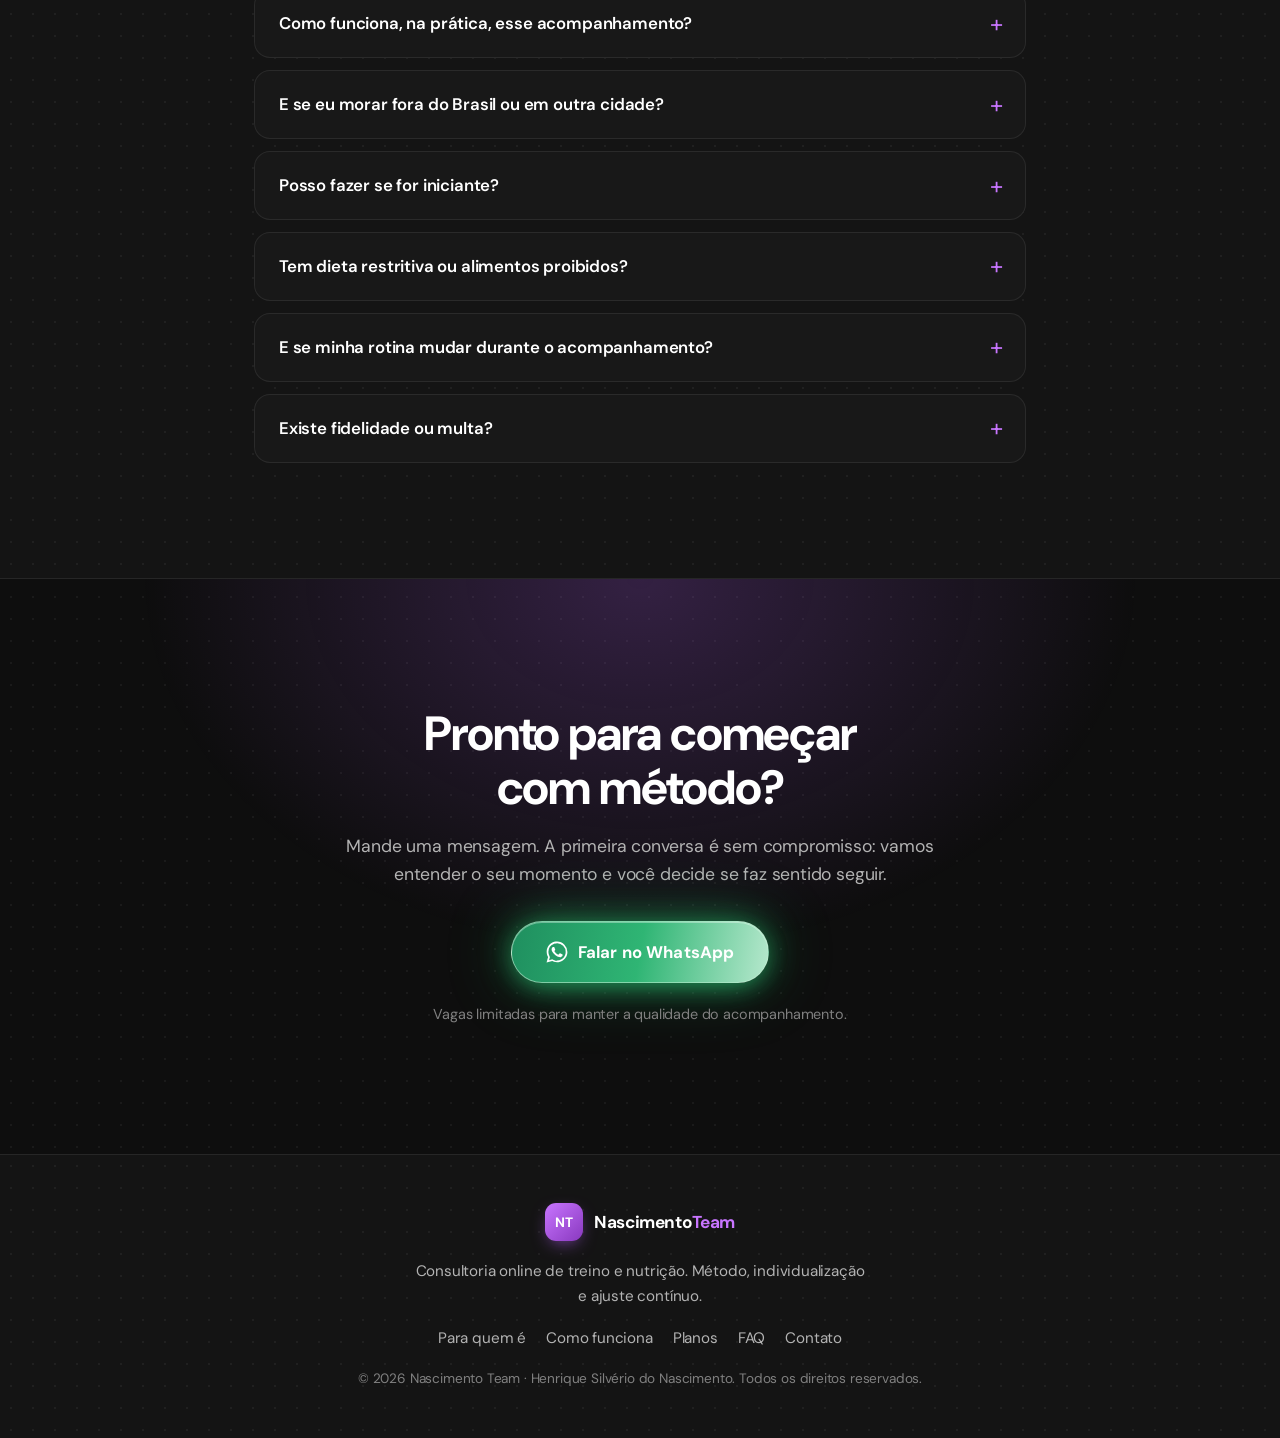
==== commit 4953ced0: "Refina mobile, remove travessões e ajusta CTA/mensagens - Mobile: seções em boxed de 400px com paddi" ====
--- a/index.html
+++ b/index.html
@@ -3,13 +3,13 @@
 <head>
   <meta charset="UTF-8" />
   <meta name="viewport" content="width=device-width, initial-scale=1.0" />
-  <title>Nascimento Team — Consultoria Online de Treino e Nutrição</title>
+  <title>Nascimento Team | Consultoria Online de Treino e Nutrição</title>
   <meta name="description" content="Consultoria online de treino e nutrição com acompanhamento individual. Sem dietas impossíveis, sem promessas mirabolantes. Método, ajuste contínuo e resultado que se mantém." />
   <meta name="theme-color" content="#0e0e0e" />
 
   <!-- Open Graph / social -->
   <meta property="og:type" content="website" />
-  <meta property="og:title" content="Nascimento Team — Consultoria Online de Treino e Nutrição" />
+  <meta property="og:title" content="Nascimento Team | Consultoria Online de Treino e Nutrição" />
   <meta property="og:description" content="Construa um físico mais forte, definido e que performa melhor, com dieta e treino ajustados à sua rotina." />
   <meta property="og:locale" content="pt_BR" />
 
@@ -30,13 +30,13 @@
   <div class="scarcity-bar" id="scarcityBar">
     <div class="container scarcity-bar__inner">
       <span class="scarcity-bar__dot" aria-hidden="true"></span>
-      <p data-scarcity>Vagas limitadas este mês — acompanhamento individual e limitado.</p>
+      <p data-scarcity>Vagas limitadas este mês.</p>
     </div>
   </div>
 
   <header class="site-header" id="siteHeader">
     <div class="container site-header__inner">
-      <a href="#topo" class="brand" aria-label="Nascimento Team — início">
+      <a href="#topo" class="brand" aria-label="Nascimento Team, início">
         <span class="brand__mark" aria-hidden="true">NT</span>
         <span class="brand__name">Nascimento<span>Team</span></span>
       </a>
@@ -49,8 +49,6 @@
         <a href="#sobre">Sobre</a>
         <a href="#faq">FAQ</a>
       </nav>
-
-      <a href="#contato" class="btn btn--primary btn--sm header-cta" data-wa>Entrar em contato</a>
 
       <button class="nav-toggle" id="navToggle" aria-label="Abrir menu" aria-expanded="false" aria-controls="primaryNav">
         <span></span><span></span><span></span>
@@ -171,7 +169,7 @@
           <header class="section-head reveal">
             <span class="eyebrow">Como eu trabalho</span>
             <h2>O que muda quando o acompanhamento é feito com critério</h2>
-            <p class="section-head__note">Mais do que um plano: critério em cada decisão — do treino à dieta — ajustado à sua realidade.</p>
+            <p class="section-head__note">Mais do que um plano: critério em cada decisão do seu treino e da sua dieta, sempre ajustados à sua realidade.</p>
           </header>
           <figure class="metodo-photo">
             <svg viewBox="0 0 24 24" width="48" height="48" fill="none" stroke="currentColor" stroke-width="2" stroke-linecap="round" stroke-linejoin="round" aria-hidden="true"><path d="M17.596 12.768a2 2 0 1 0 2.829-2.829l-1.768-1.767a2 2 0 0 0 2.828-2.829l-2.828-2.828a2 2 0 0 0-2.829 2.828l-1.767-1.768a2 2 0 1 0-2.829 2.829z"/> <path d="m2.5 21.5 1.4-1.4"/> <path d="m20.1 3.9 1.4-1.4"/> <path d="M5.343 21.485a2 2 0 1 0 2.829-2.828l1.767 1.768a2 2 0 1 0 2.829-2.829l-6.364-6.364a2 2 0 1 0-2.829 2.829l1.768 1.767a2 2 0 0 0-2.828 2.829z"/> <path d="m9.6 14.4 4.8-4.8"/></svg>
@@ -208,7 +206,7 @@
             <span class="pillar__icon" aria-hidden="true"><svg viewBox="0 0 24 24" width="30" height="30" fill="none" stroke="currentColor" stroke-width="2" stroke-linecap="round" stroke-linejoin="round"><path d="M12 5a3 3 0 1 0-5.997.125 4 4 0 0 0-2.526 5.77 4 4 0 0 0 .556 6.588A4 4 0 1 0 12 18Z"/><path d="M9 13a4.5 4.5 0 0 0 3-4"/><path d="M6.003 5.125A3 3 0 0 0 6.401 6.5"/><path d="M3.477 10.896a4 4 0 0 1 .585-.396"/><path d="M6 18a4 4 0 0 1-1.967-.516"/><path d="M12 13h4"/><path d="M12 18h6a2 2 0 0 1 2 2v1"/><path d="M12 8h8"/><path d="M16 8V5a2 2 0 0 1 2-2"/><circle cx="16" cy="13" r=".5"/><circle cx="18" cy="3" r=".5"/><circle cx="20" cy="21" r=".5"/><circle cx="20" cy="8" r=".5"/></svg></span>
             <h3>Decisões baseadas em conhecimento</h3>
             <p>
-              Cada escolha — calorias, divisão de treino, volume, frequência, suplementação —
+              Cada escolha (calorias, divisão de treino, volume, frequência, suplementação)
               tem uma razão técnica. Você entende o porquê de cada coisa e sai do processo sabendo
               se conduzir. Tudo feito exclusivamente por mim, e não por terceiros.
             </p>
@@ -289,7 +287,7 @@
           <article class="feature reveal">
             <span class="feature__icon" aria-hidden="true"><svg viewBox="0 0 24 24" width="24" height="24" fill="none" stroke="currentColor" stroke-width="2" stroke-linecap="round" stroke-linejoin="round" aria-hidden="true"><path d="m10.5 20.5 10-10a4.95 4.95 0 1 0-7-7l-10 10a4.95 4.95 0 1 0 7 7Z"/> <path d="m8.5 8.5 7 7"/></svg></span>
             <h3>Orientação de suplementação</h3>
-            <p>Quando e se fizer sentido para o seu caso — nunca por modismo.</p>
+            <p>Quando e se fizer sentido para o seu caso, nunca por modismo.</p>
           </article>
           <article class="feature reveal">
             <span class="feature__icon" aria-hidden="true"><svg viewBox="0 0 24 24" width="24" height="24" fill="none" stroke="currentColor" stroke-width="2" stroke-linecap="round" stroke-linejoin="round" aria-hidden="true"><path d="M13 5h8"/> <path d="M13 12h8"/> <path d="M13 19h8"/> <path d="m3 17 2 2 4-4"/> <path d="m3 7 2 2 4-4"/></svg></span>
@@ -372,7 +370,7 @@
         <header class="section-head section-head--center reveal">
           <span class="eyebrow">Planos</span>
           <h2>Escolha qual caminho faz sentido pra você</h2>
-          <p class="section-head__note">Um acompanhamento, diferentes níveis de suporte. O método é o mesmo em todos os planos — o que muda é o tempo de acompanhamento, a frequência de ajustes e o nível de suporte. Sem fidelidade.</p>
+          <p class="section-head__note">Um acompanhamento, diferentes níveis de suporte. O método é o mesmo em todos os planos, o que muda é o tempo de acompanhamento, a frequência de ajustes e o nível de suporte. Sem fidelidade.</p>
         </header>
 
         <div class="plan-switch reveal" role="tablist" aria-label="Tipo de acompanhamento">
@@ -431,7 +429,7 @@
 
         <!-- Grupo: Dieta E Treino (completo) -->
         <div data-plan-group="completo" class="is-hidden">
-          <p class="plans__intro">Dieta e treino não se separam. Para os <strong>melhores resultados possíveis</strong>, o ideal é ter alguém controlando todas as variáveis de forma precisa e sinérgica — nutrição e treinamento alinhados.</p>
+          <p class="plans__intro">Dieta e treino não se separam. Para os <strong>melhores resultados possíveis</strong>, o ideal é ter alguém controlando todas as variáveis de forma precisa e sinérgica, com nutrição e treinamento alinhados.</p>
           <div class="plans plans--2">
             <article class="plan">
               <h3 class="plan__name">Trimestral</h3>
@@ -464,7 +462,7 @@
           </div>
         </div>
 
-        <p class="plans__note">Os planos acima são referentes ao acompanhamento de dieta <em>ou</em> treino; a opção <em>completa</em> contempla dieta <em>e</em> treino. Valores e condições são apresentados na conversa inicial, de acordo com o seu objetivo. <a href="#contato" data-wa>Fale comigo no WhatsApp</a>.</p>
+        <p class="plans__note">Os planos acima são referentes ao acompanhamento de dieta <em>ou</em> treino; a opção <em>completa</em> contempla dieta <em>e</em> treino. Valores e condições são apresentados na conversa inicial, de acordo com o seu objetivo.<br><a href="#contato" class="wa-inline" data-wa>Fale comigo no WhatsApp</a></p>
       </div>
     </section>
 
@@ -484,7 +482,7 @@
           <p>
             Desde 2018, Henrique se aprofunda na relação entre alimentação, treino e comportamento, sempre com
             uma proposta clara: transformar ciência em estratégia prática para pessoas reais. Ao longo da sua
-            atuação com consultoria online, atende homens e mulheres em diferentes fases — desde quem está
+            atuação com consultoria online, atende homens e mulheres em diferentes fases, desde quem está
             começando a organizar a rotina até quem já treina há anos e busca evoluir com mais direção.
           </p>
           <p>
@@ -525,7 +523,7 @@
         <div class="faq reveal">
           <details class="faq__item">
             <summary>Em quanto tempo vejo resultado?</summary>
-            <div class="faq__answer"><p>Depende do seu ponto de partida, do objetivo e da consistência. Mudanças de composição corporal acontecem ao longo de meses, não semanas. O que prometemos é que, executando o planejamento proposto de forma adequada, a cada check-in você verá progresso real — em medidas, desempenho ou hábitos.</p></div>
+            <div class="faq__answer"><p>Depende do seu ponto de partida, do objetivo e da consistência. Mudanças de composição corporal acontecem ao longo de meses, não semanas. O que prometemos é que, executando o planejamento proposto de forma adequada, a cada check-in você verá progresso real, seja em medidas, desempenho ou hábitos.</p></div>
           </details>
           <details class="faq__item">
             <summary>Como funciona, na prática, esse acompanhamento?</summary>
--- a/styles.css
+++ b/styles.css
@@ -86,7 +86,7 @@
 }
 
 .section-head { max-width: 720px; margin-bottom: clamp(36px, 5vw, 56px); }
-.section-head h2 { font-size: clamp(1.7rem, 3.6vw, 2.6rem); }
+.section-head h2 { font-size: clamp(2rem, 3.6vw, 2.6rem); }
 .section-head__note { margin-top: 14px; color: var(--text-muted); font-size: 1rem; }
 
 .text-grad {
@@ -284,7 +284,7 @@
 /* ============================================================= */
 /* PARA QUEM É — cards "é para você que"                          */
 /* ============================================================= */
-.audience { display: grid; grid-template-columns: repeat(3, 1fr); gap: 18px; }
+.audience { display: grid; grid-template-columns: repeat(3, 1fr); gap: 9px; }
 .aud-card {
   display: flex; flex-direction: column; gap: 16px; min-height: 196px;
   padding: 24px; background: var(--surface); border: 1px solid var(--border); border-radius: var(--radius-lg);
@@ -555,7 +555,7 @@
 }
 .plan .btn { margin-top: auto; }
 .plans__note { text-align: center; margin-top: 28px; color: var(--text-muted); font-size: 0.92rem; max-width: 760px; margin-inline: auto; }
-.plans__note a { color: var(--primary-light); font-weight: 600; }
+.plans__note a { color: var(--primary-light); font-weight: 600; white-space: nowrap; display: inline-block; margin-top: 6px; }
 .plans__note a:hover { text-decoration: underline; }
 
 /* Cabeçalho centralizado + alternador de tipo de plano */
@@ -597,7 +597,7 @@
 .about__media { position: relative; }
 .about__media.photo-frame { border-radius: 16px; }
 .about__media img { object-position: center 28%; }
-.about__content h2 { font-size: clamp(1.7rem, 3.4vw, 2.5rem); margin-bottom: 20px; }
+.about__content h2 { font-size: clamp(2rem, 3.4vw, 2.5rem); margin-bottom: 20px; }
 .about__content p { color: var(--text-muted); margin-bottom: 16px; }
 .about__content strong { color: var(--text); }
 .about__highlight {
@@ -711,7 +711,7 @@
 
 /* Tablet e abaixo: menu vira hambúrguer, hero/sobre empilham, 2 colunas */
 @media (max-width: 1023px) {
-  .nav, .header-cta { display: none; }
+  .nav { display: none; }
   .nav-toggle { display: flex; }
   .nav.is-open {
     display: flex; position: absolute; top: 68px; left: 0; right: 0; flex-direction: column; gap: 4px;
@@ -720,7 +720,7 @@
   }
   .nav.is-open a { padding: 12px 14px; }
   .hero__inner { grid-template-columns: 1fr; }
-  .hero__media { max-width: 420px; margin-inline: auto; order: -1; }
+  .hero__media { max-width: 420px; margin-inline: auto; }
   .hero__badge { left: auto; right: 14px; }
   .about { grid-template-columns: 1fr; }
   .about__media { max-width: 360px; margin-inline: auto; }
@@ -735,18 +735,11 @@
 }
 
 @media (max-width: 767px) {
-  /* Header mobile: só o botão verde (WhatsApp), sem menu e sem ponto piscando */
+  /* Header mobile: logo + menu hambúrguer (sem botão de WhatsApp) */
   .scarcity-bar__dot { display: none; }
-  .nav-toggle { display: none; }
   .site-header__inner { gap: 10px; }
   .brand__name { font-size: 1rem; white-space: nowrap; }
-  .header-cta {
-    display: inline-flex; margin-left: auto;
-    padding: 8px 13px; font-size: 0.8rem;
-    background: linear-gradient(100deg, #1f8f5f 0%, #2fb574 55%, #8fdcb4 100%);
-    border-color: rgba(190, 240, 210, 0.6);
-    box-shadow: inset 0 1px 0 rgba(255, 255, 255, 0.3), 0 6px 18px -8px rgba(37, 180, 110, 0.6), 0 0 26px -2px rgba(45, 210, 120, 0.45);
-  }
+  .nav-toggle { margin-left: auto; }
   /* Primeira dobra: apenas o CTA de contato, em verde */
   .hero__actions .btn--ghost { display: none; }
   .hero__actions .btn--primary {
@@ -765,10 +758,23 @@
   .plan-switch__btn { flex: 1; padding: 11px 10px; font-size: 0.85rem; }
   .plan-switch__btn span { display: none; }
   body { font-size: 16px; }
+
+  /* Usa toda a largura do boxed de 400px */
+  .container { padding-inline: 14px; }
+  /* Textos de corpo um pouco menores para reduzir o número de linhas */
+  .hero__subtitle, .section-head__note, .plans__intro, .plans__note,
+  .aud-card p, .pillar p, .plan__tagline, .plan__list li,
+  .about__content p, .faq__answer p, .tl-body p, .honesty p {
+    font-size: 0.92rem;
+  }
+
+  /* Depoimentos: um por vez no mobile, imagem grande e legível */
+  .marquee__item { width: min(80vw, 300px); height: auto; margin-right: 12px; }
+  .marquee__track { animation-duration: 125s; }
 }
 
 @media (max-width: 420px) {
-  .container { padding-inline: 18px; }
+  .container { padding-inline: 14px; }
   .hero__trust { gap: 18px; }
   .btn--lg { --pad-x: 24px; }
 }
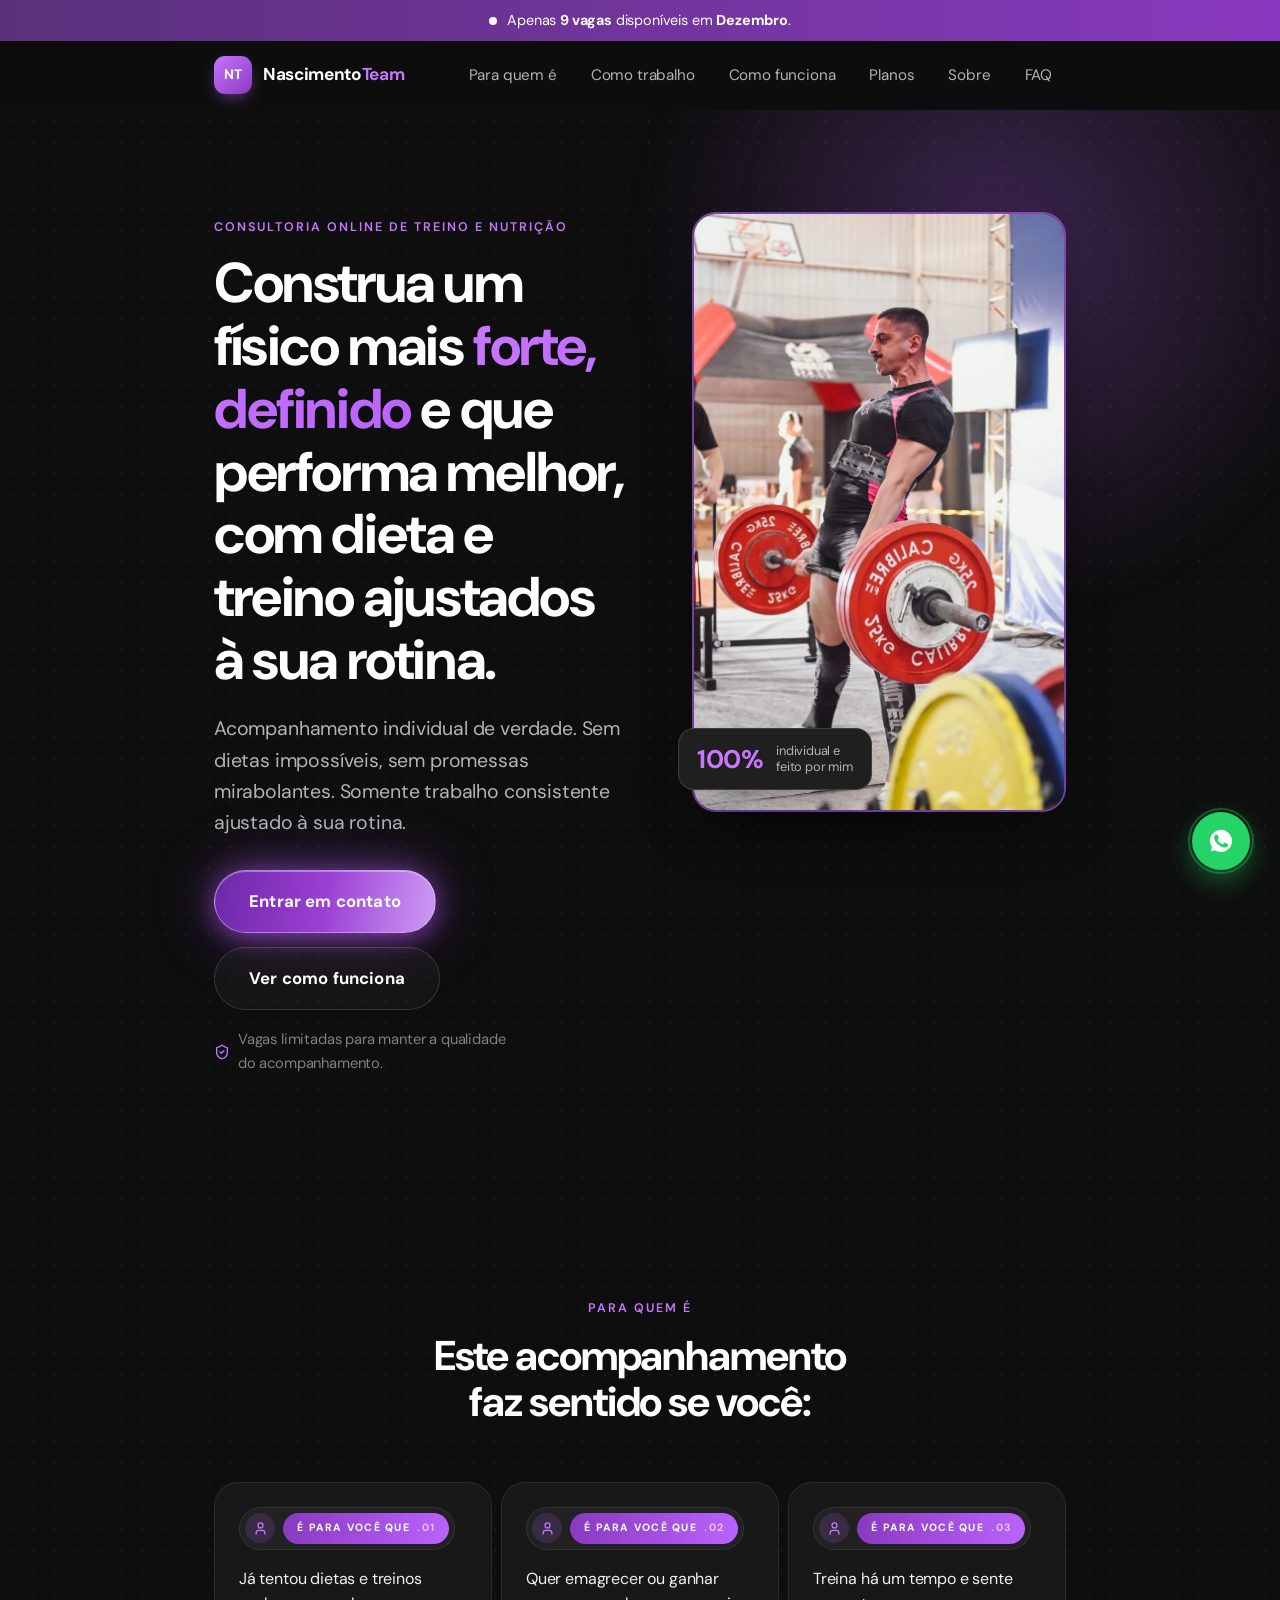
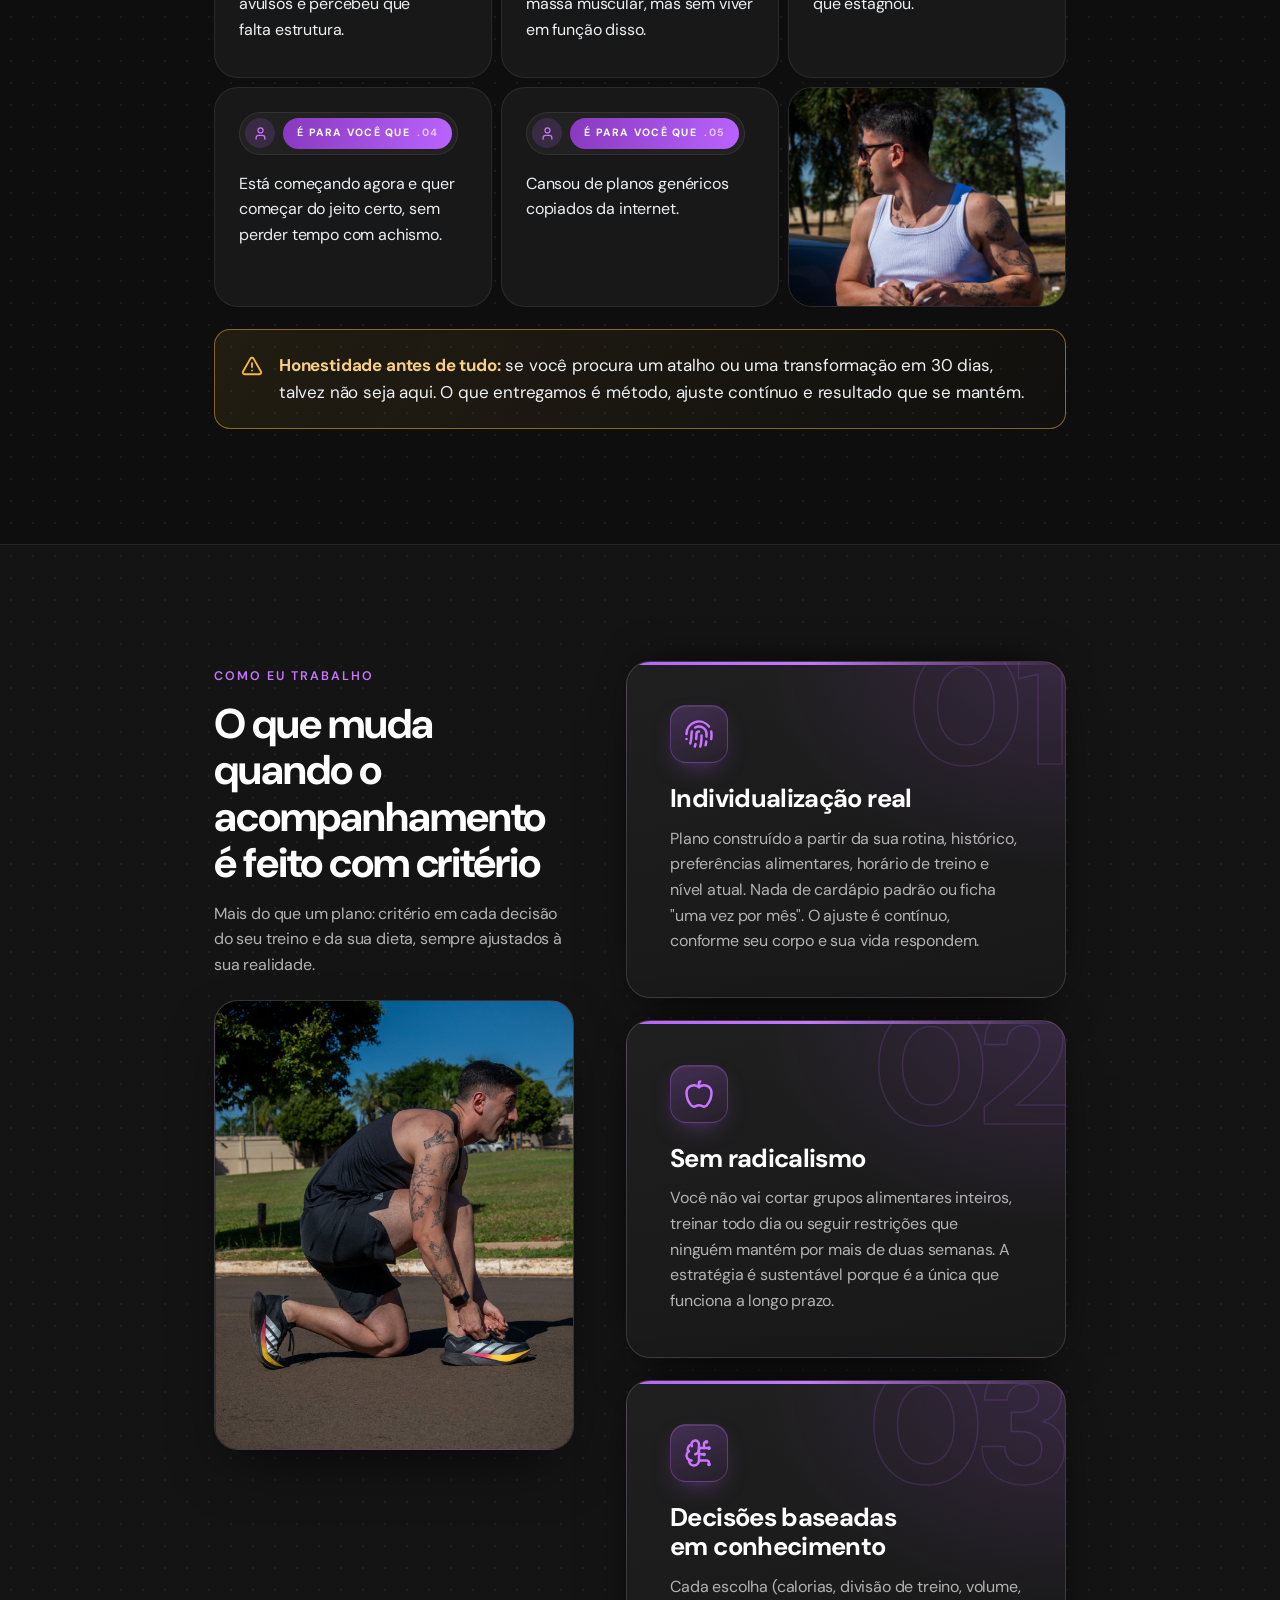
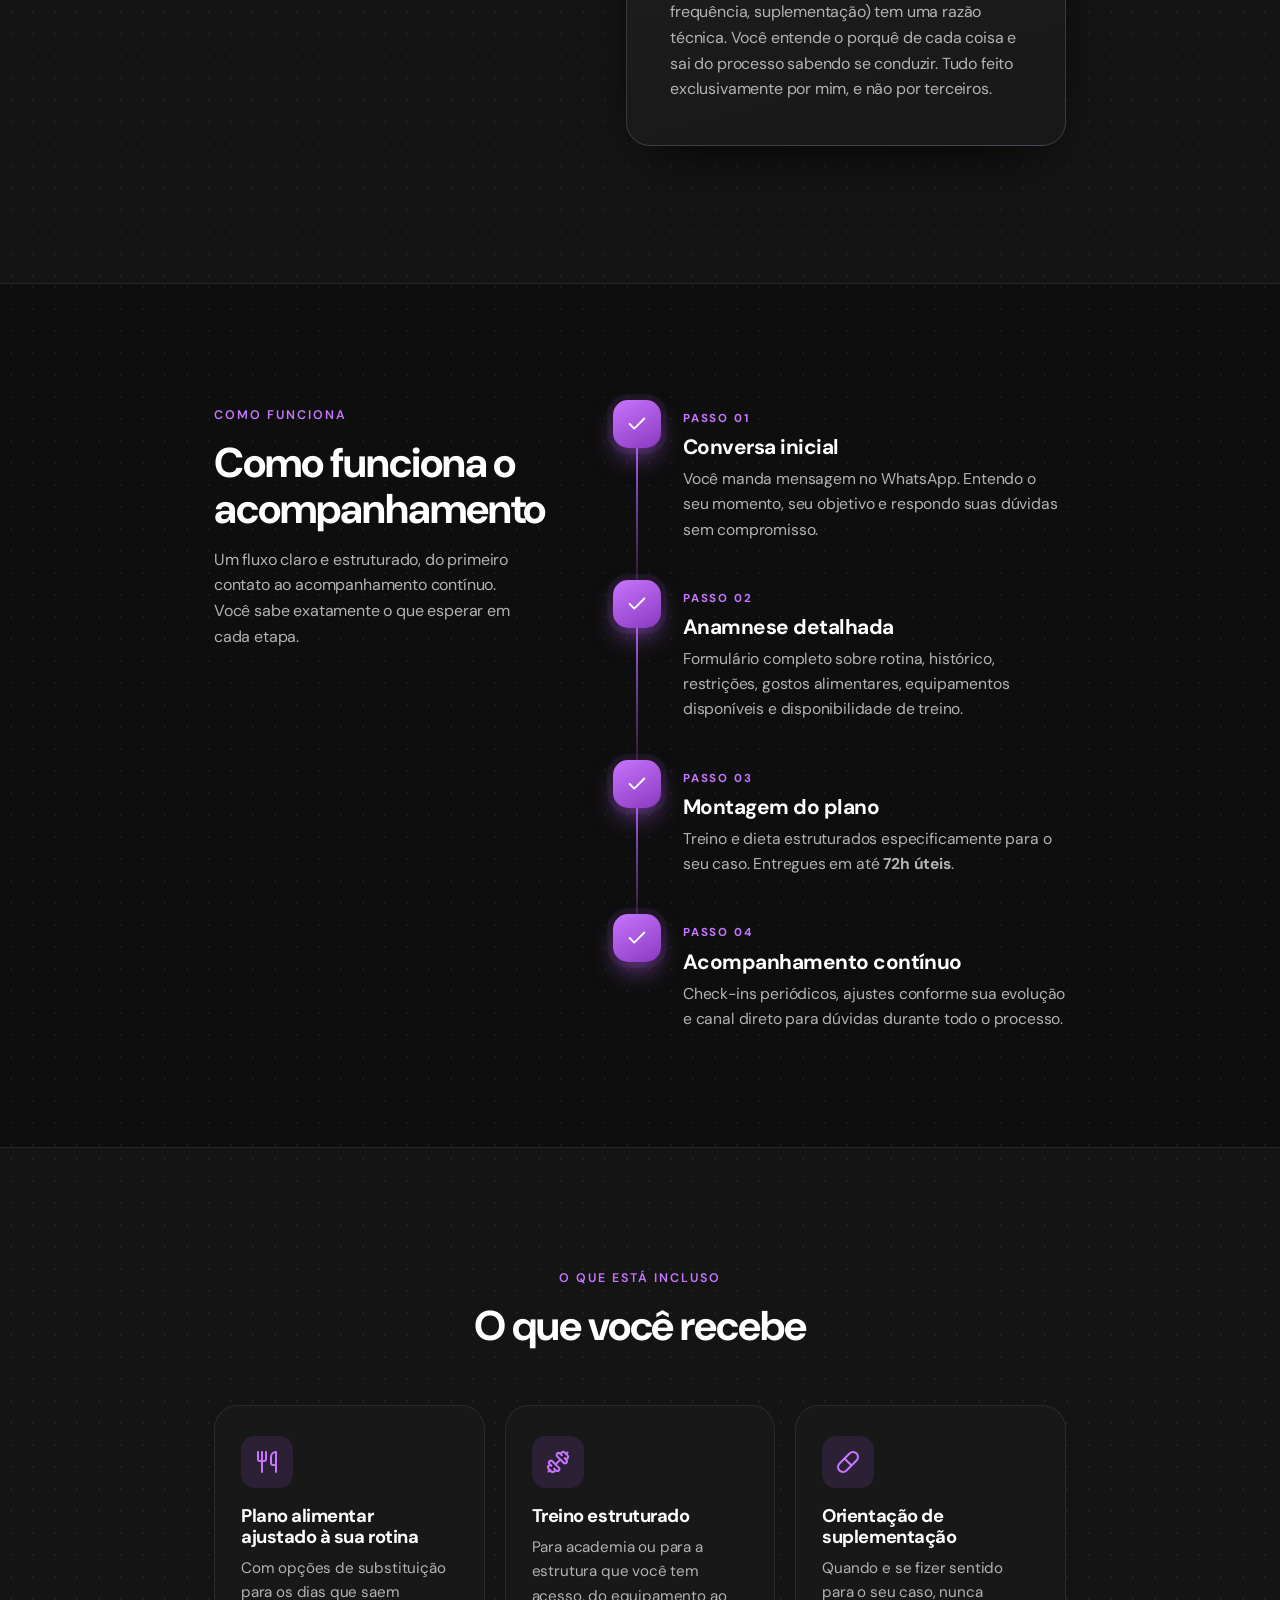
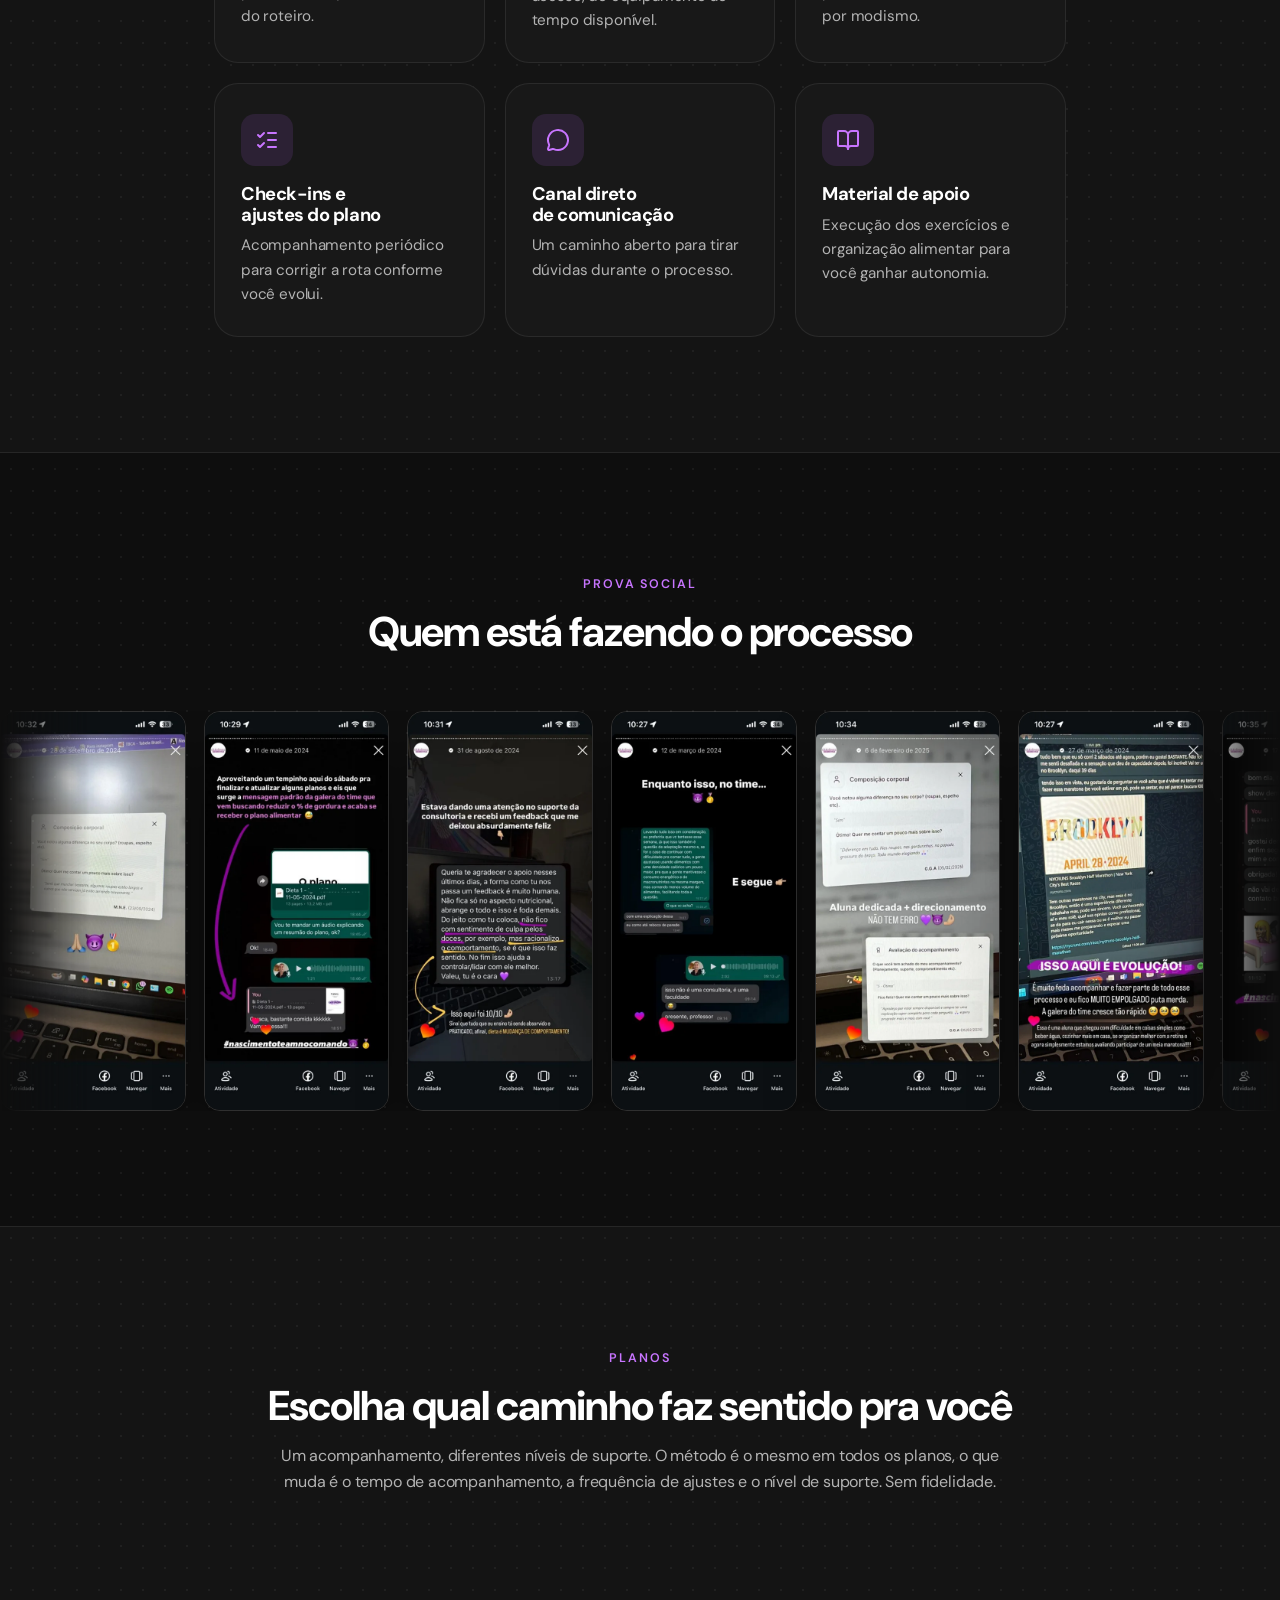
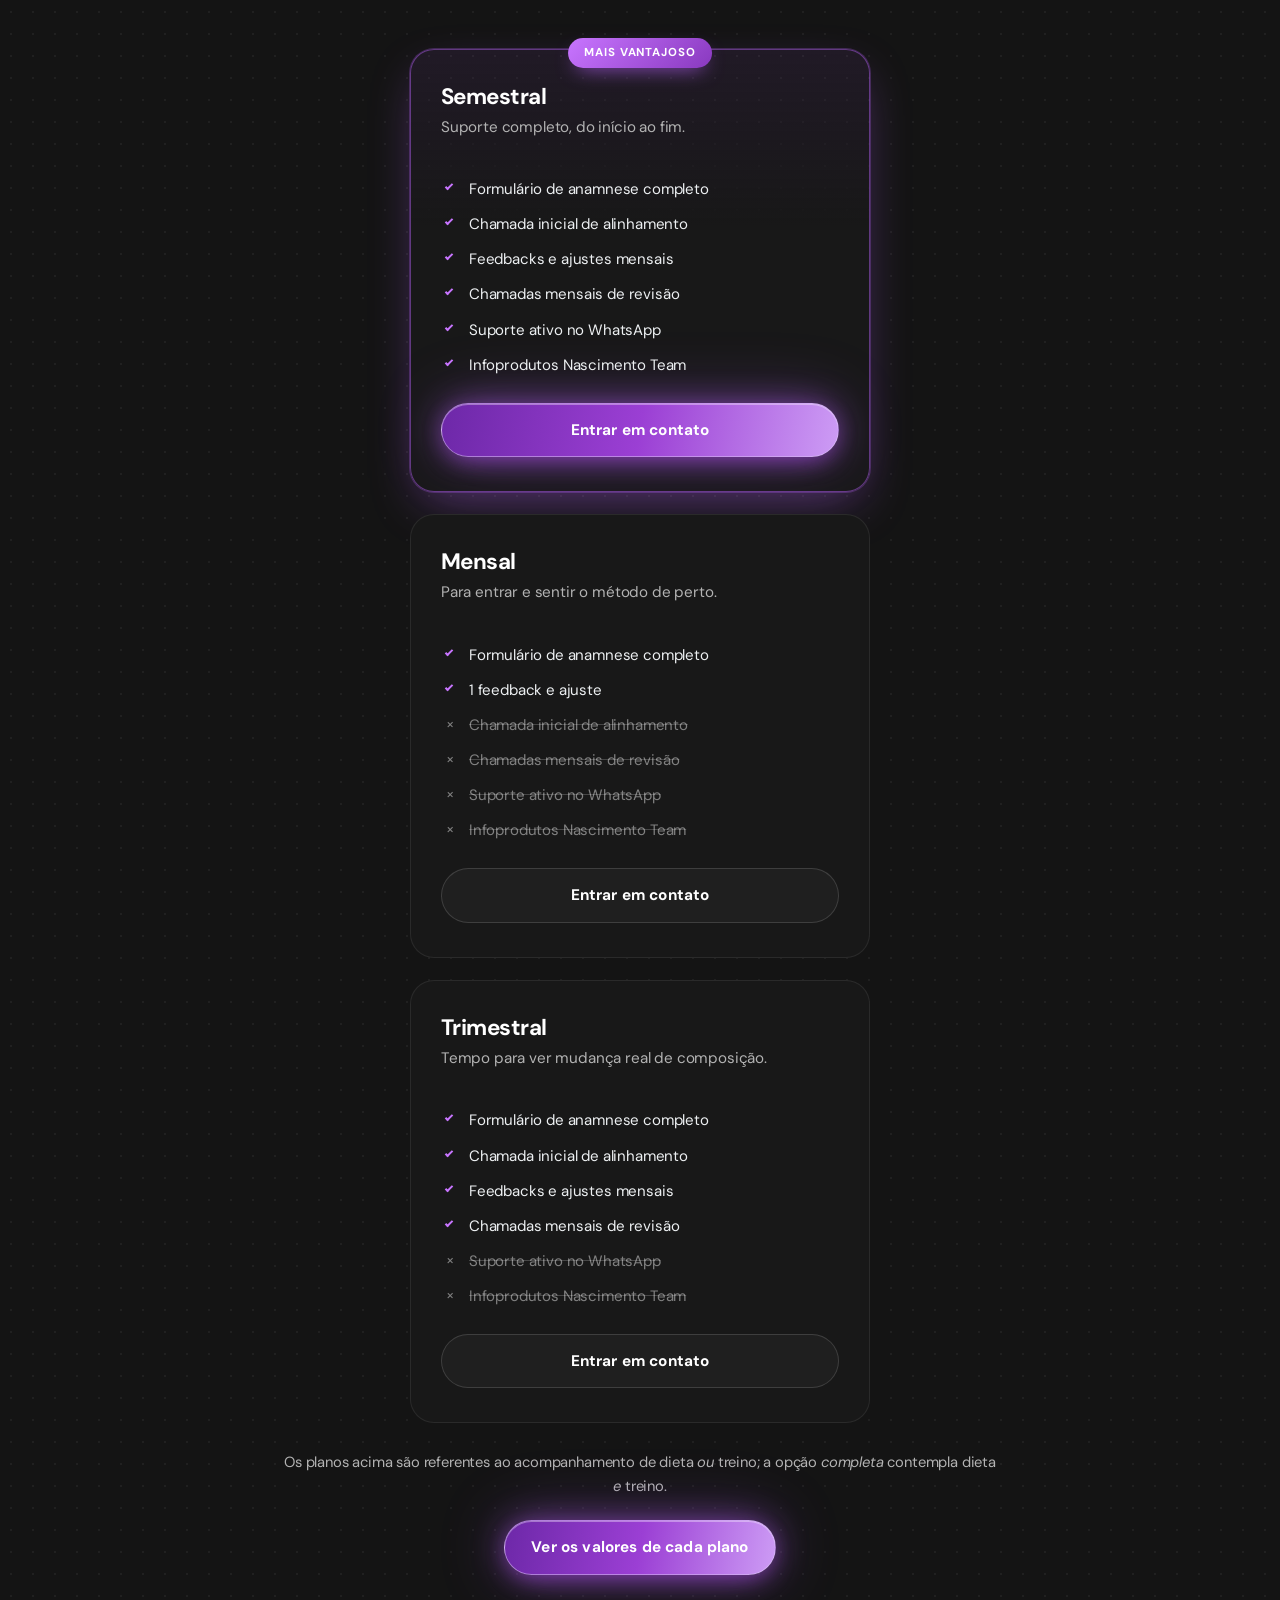
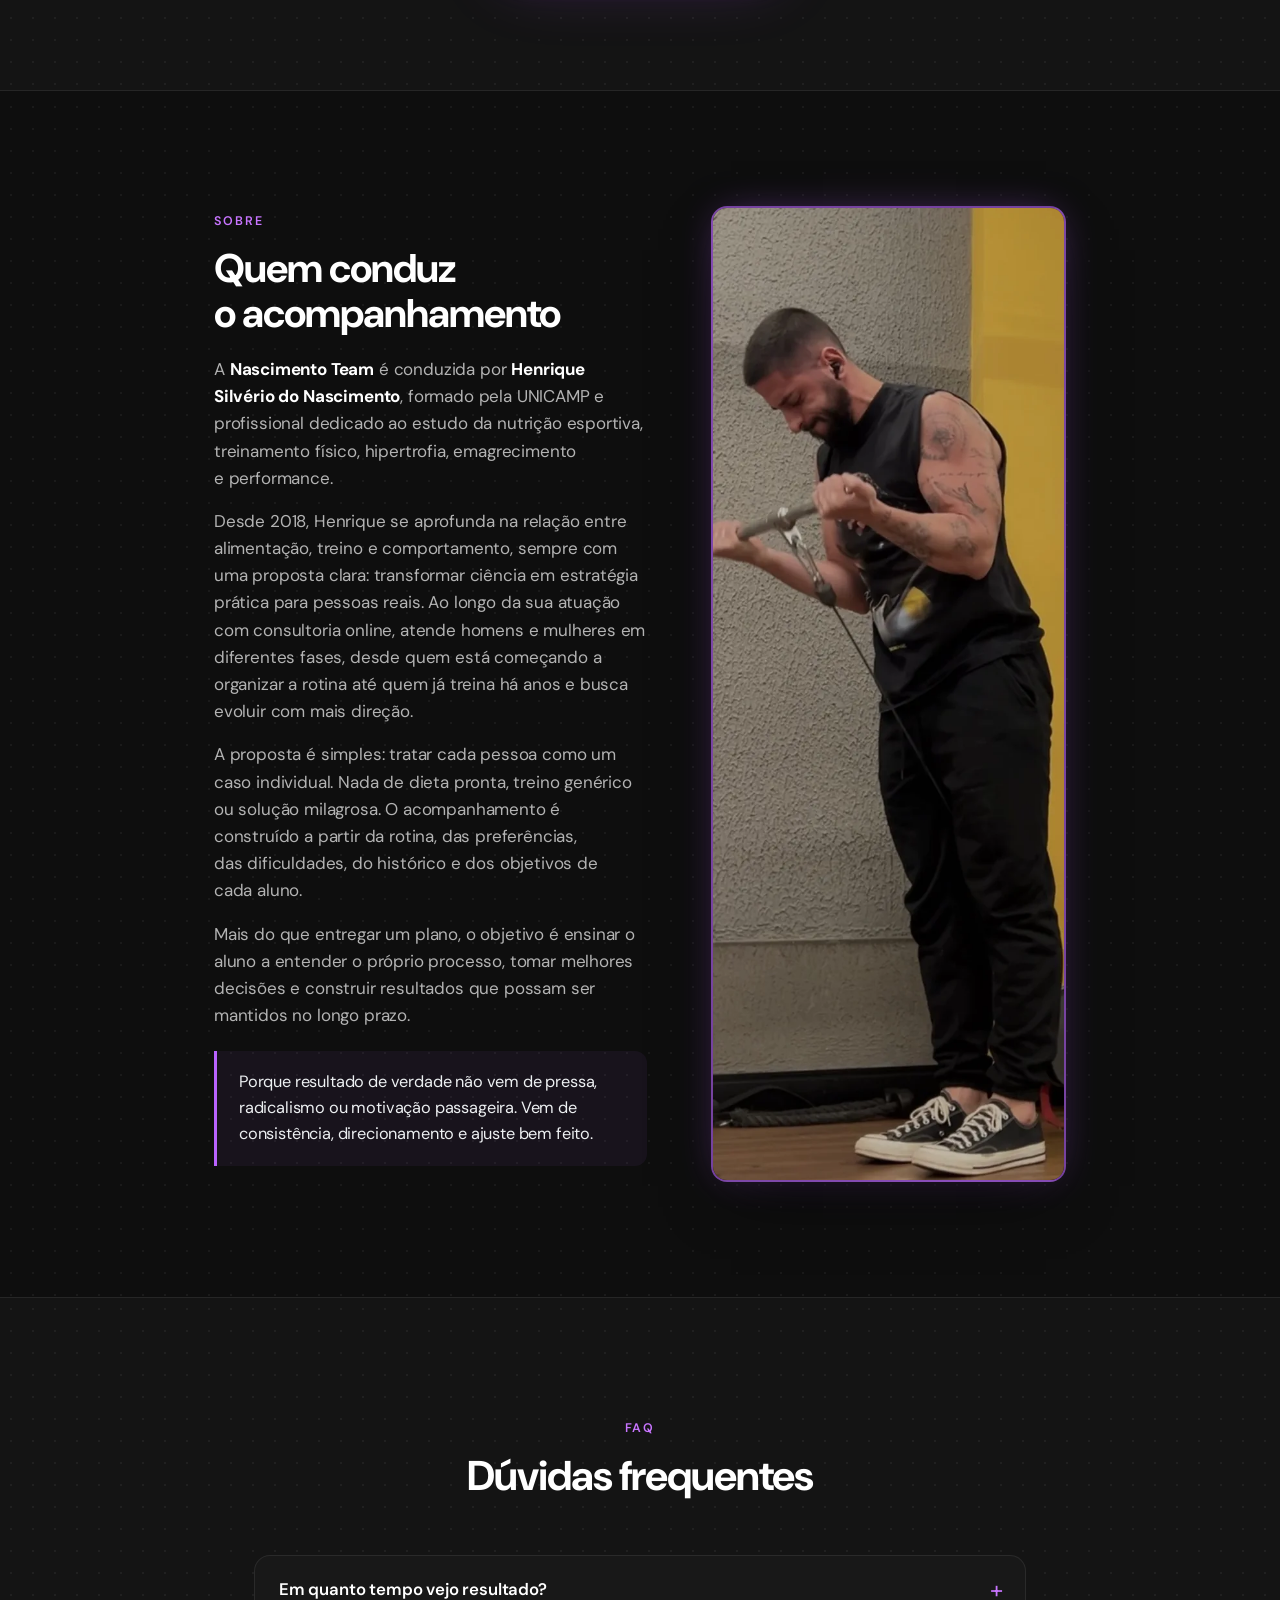
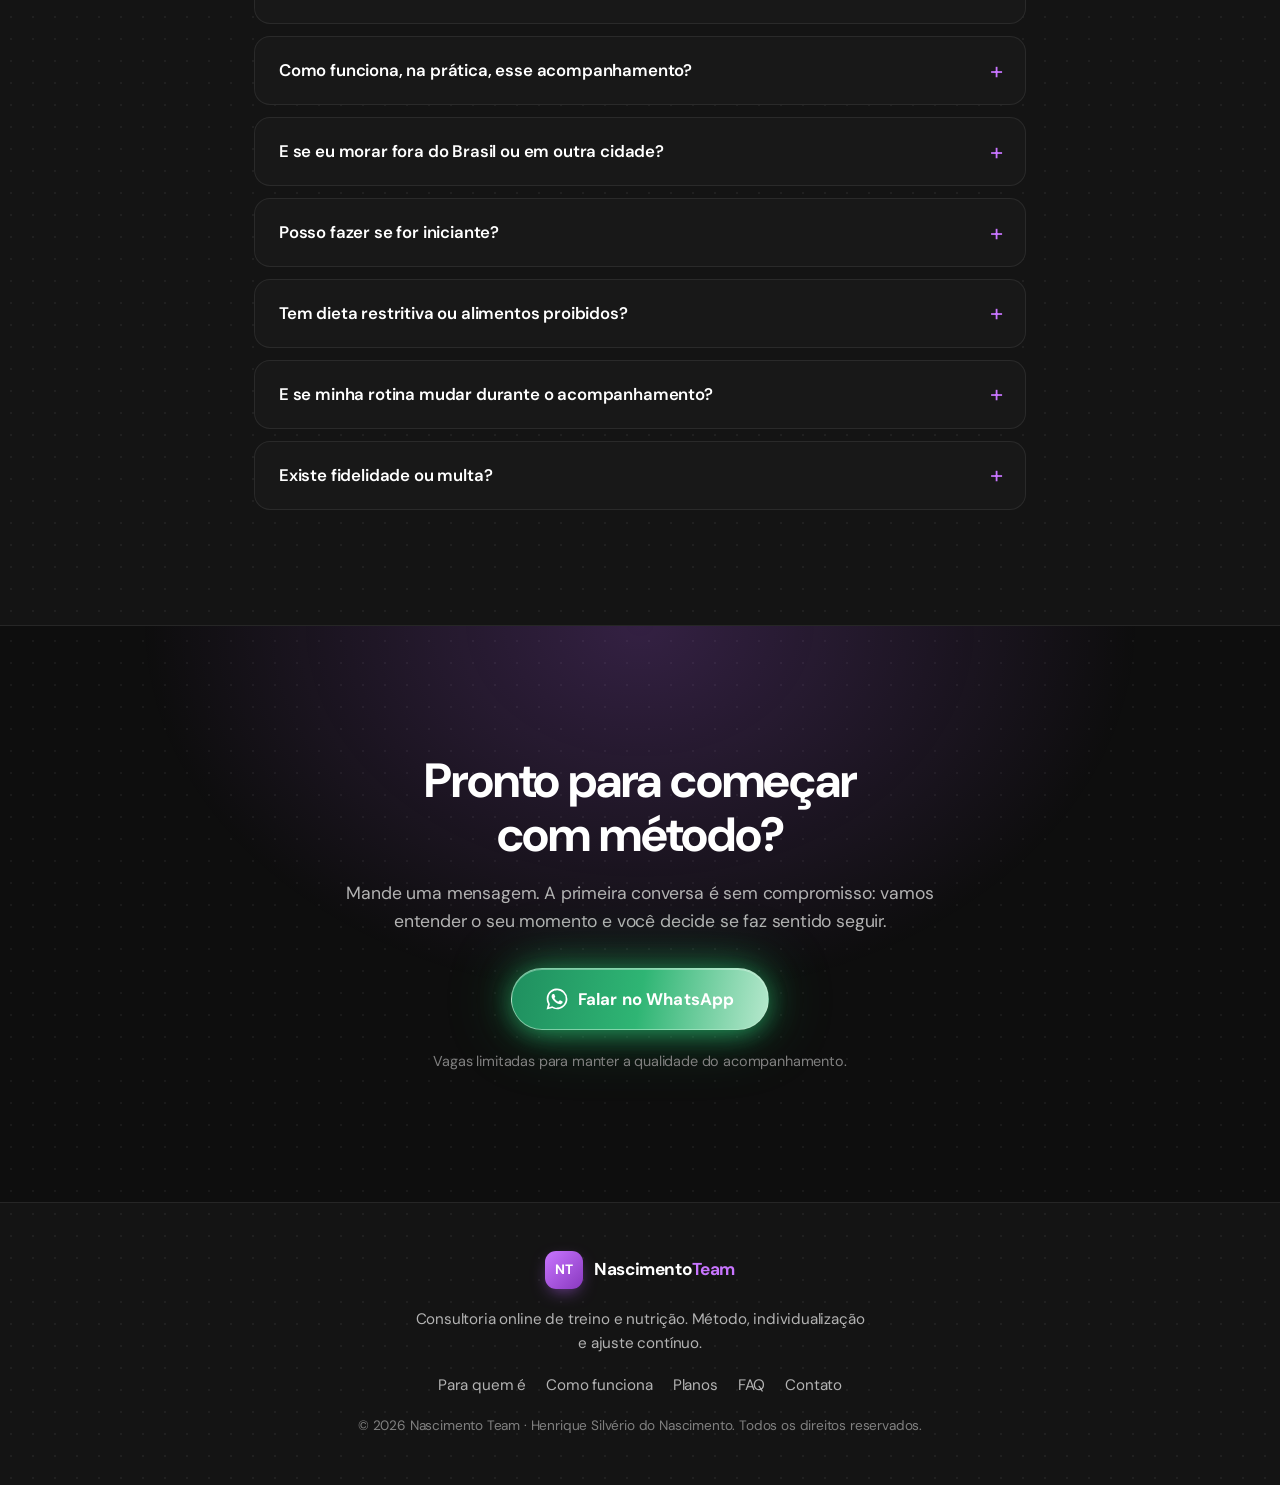
==== commit 49cdfe54: "Troca fotos, corrige carrossel no mobile e cria a página /planos - "Para quem é": o 6º box passa a u" ====
--- a/index.html
+++ b/index.html
@@ -6,9 +6,11 @@
   <title>Nascimento Team | Consultoria Online de Treino e Nutrição</title>
   <meta name="description" content="Consultoria online de treino e nutrição com acompanhamento individual. Sem dietas impossíveis, sem promessas mirabolantes. Método, ajuste contínuo e resultado que se mantém." />
   <meta name="theme-color" content="#0e0e0e" />
+  <link rel="canonical" href="https://nascimentoteam.com.br/" />
 
   <!-- Open Graph / social -->
   <meta property="og:type" content="website" />
+  <meta property="og:url" content="https://nascimentoteam.com.br/" />
   <meta property="og:title" content="Nascimento Team | Consultoria Online de Treino e Nutrição" />
   <meta property="og:description" content="Construa um físico mais forte, definido e que performa melhor, com dieta e treino ajustados à sua rotina." />
   <meta property="og:locale" content="pt_BR" />
@@ -144,9 +146,9 @@
             <p>Cansou de planos genéricos copiados da internet.</p>
           </article>
 
-          <!-- 6º box = FOTO. Substitua o bloco interno por: <img src="./img/para-quem.jpg" alt="..." /> -->
+          <!-- 6º box = FOTO. Para trocar, basta apontar o src para outra imagem em ./img/ -->
           <figure class="aud-card aud-card--photo">
-            <img src="./img/para-quem.webp" alt="Aluno da Nascimento Team durante uma prova de corrida" />
+            <img src="./img/IMG_2227.JPG" alt="Henrique Silvério do Nascimento em treino" />
           </figure>
         </div>
 
@@ -462,7 +464,9 @@
           </div>
         </div>
 
-        <p class="plans__note">Os planos acima são referentes ao acompanhamento de dieta <em>ou</em> treino; a opção <em>completa</em> contempla dieta <em>e</em> treino. Valores e condições são apresentados na conversa inicial, de acordo com o seu objetivo.<br><a href="#contato" class="wa-inline" data-wa>Fale comigo no WhatsApp</a></p>
+        <p class="plans__note">Os planos acima são referentes ao acompanhamento de dieta <em>ou</em> treino; a opção <em>completa</em> contempla dieta <em>e</em> treino.</p>
+
+        <p class="plans__cta"><a href="./planos" class="btn btn--primary">Ver os valores de cada plano</a></p>
       </div>
     </section>
 
@@ -503,9 +507,9 @@
         <figure class="about__media reveal photo-frame photo-frame--purple">
           <span class="photo-frame__note">
             <svg viewBox="0 0 24 24" width="48" height="48" fill="none" stroke="currentColor" stroke-width="2" stroke-linecap="round" stroke-linejoin="round" aria-hidden="true"><circle cx="12" cy="8" r="5"/> <path d="M20 21a8 8 0 0 0-16 0"/></svg>
-            <span>Foto de biografia<br /><small>./img/IMG_2227.JPG</small></span>
+            <span>Foto de biografia<br /><small>./img/henrique-sobre.webp</small></span>
           </span>
-          <img src="./img/IMG_2227.JPG" alt="Henrique Silvério do Nascimento" onerror="this.closest('.photo-frame').classList.add('is-empty')" />
+          <img src="./img/henrique-sobre.webp" alt="Henrique Silvério do Nascimento" onerror="this.closest('.photo-frame').classList.add('is-empty')" />
         </figure>
       </div>
     </section>
--- a/styles.css
+++ b/styles.css
@@ -86,6 +86,7 @@
 }
 
 .section-head { max-width: 720px; margin-bottom: clamp(36px, 5vw, 56px); }
+.section-head h1,
 .section-head h2 { font-size: clamp(2rem, 3.6vw, 2.6rem); }
 .section-head__note { margin-top: 14px; color: var(--text-muted); font-size: 1rem; }
 
@@ -361,7 +362,7 @@
     linear-gradient(160deg, var(--surface-2), #101010);
 }
 .photo-frame--purple { border: 2px solid rgba(186, 99, 255, 0.6); box-shadow: var(--shadow), 0 0 40px -12px rgba(186, 99, 255, 0.5); }
-.photo-frame img { position: absolute; inset: 0; width: 100%; height: 100%; object-fit: cover; }
+.photo-frame img { position: absolute; inset: 0; width: 100%; height: 100%; object-fit: cover; border-radius: 0; }
 .photo-frame.is-empty img { display: none; }
 .photo-frame__note { position: absolute; inset: 0; display: grid; place-content: center; justify-items: center; gap: 10px; padding: 16px; text-align: center; color: var(--text-dim); font-size: 0.85rem; }
 .photo-frame__note svg { color: var(--primary); opacity: 0.5; }
@@ -557,6 +558,13 @@
 .plans__note { text-align: center; margin-top: 28px; color: var(--text-muted); font-size: 0.92rem; max-width: 760px; margin-inline: auto; }
 .plans__note a { color: var(--primary-light); font-weight: 600; white-space: nowrap; display: inline-block; margin-top: 6px; }
 .plans__note a:hover { text-decoration: underline; }
+/* botão que leva da home para a página /planos */
+.plans__cta { text-align: center; margin-top: 22px; }
+
+/* link de volta para a home, na página /planos */
+.plans__back { text-align: center; margin-top: 26px; font-size: 0.9rem; }
+.plans__back a { color: var(--text-dim); }
+.plans__back a:hover { color: var(--primary-light); text-decoration: underline; }
 
 /* Cabeçalho centralizado + alternador de tipo de plano */
 .section-head--center { max-width: 760px; margin-inline: auto; text-align: center; }
@@ -596,7 +604,9 @@
 .about { display: grid; grid-template-columns: 1.1fr 0.9fr; gap: clamp(32px, 5vw, 64px); align-items: stretch; }
 .about__media { position: relative; }
 .about__media.photo-frame { border-radius: 16px; }
-.about__media img { object-position: center 28%; }
+/* a moldura fica bem mais estreita que a foto, então o recorte é lateral:
+   o 14% mantém o Henrique enquadrado em vez de cortar pela esquerda */
+.about__media img { object-position: 14% center; }
 .about__content h2 { font-size: clamp(2rem, 3.4vw, 2.5rem); margin-bottom: 20px; }
 .about__content p { color: var(--text-muted); margin-bottom: 16px; }
 .about__content strong { color: var(--text); }
@@ -723,7 +733,7 @@
   .hero__media { max-width: 420px; margin-inline: auto; }
   .hero__badge { left: auto; right: 14px; }
   .about { grid-template-columns: 1fr; }
-  .about__media { max-width: 360px; margin-inline: auto; }
+  .about__media { width: min(360px, 100%); margin-inline: auto; }
   .features { grid-template-columns: 1fr 1fr; }
   .timeline-wrap { grid-template-columns: 1fr; }
   .timeline-intro { position: static; }
@@ -768,9 +778,30 @@
     font-size: 0.92rem;
   }
 
-  /* Depoimentos: um por vez no mobile, imagem grande e legível */
-  .marquee__item { width: min(80vw, 300px); height: auto; margin-right: 12px; }
-  .marquee__track { animation-duration: 125s; }
+  /* Depoimentos no mobile: slider slide a slide com scroll-snap.
+     O marquee infinito (animação de transform num track gigante) travava em
+     celulares mais fracos, então aqui ele é desligado e quem avança é o
+     autoplay do script.js, um slide por vez. */
+  .marquee {
+    overflow-x: auto;
+    scroll-snap-type: x mandatory;
+    -webkit-overflow-scrolling: touch;
+    scrollbar-width: none;
+    -webkit-mask-image: none;
+    mask-image: none;
+  }
+  .marquee::-webkit-scrollbar { display: none; }
+  .marquee__track {
+    animation: none;
+    will-change: auto;
+    padding-inline: 10vw; /* deixa o 1º e o último slide centralizarem */
+  }
+  /* as cópias que só existiam para o loop infinito não são usadas no mobile */
+  .marquee__item[aria-hidden="true"] { display: none; }
+  .marquee__item {
+    width: min(80vw, 300px); height: auto; margin-right: 12px;
+    scroll-snap-align: center;
+  }
 }
 
 @media (max-width: 420px) {
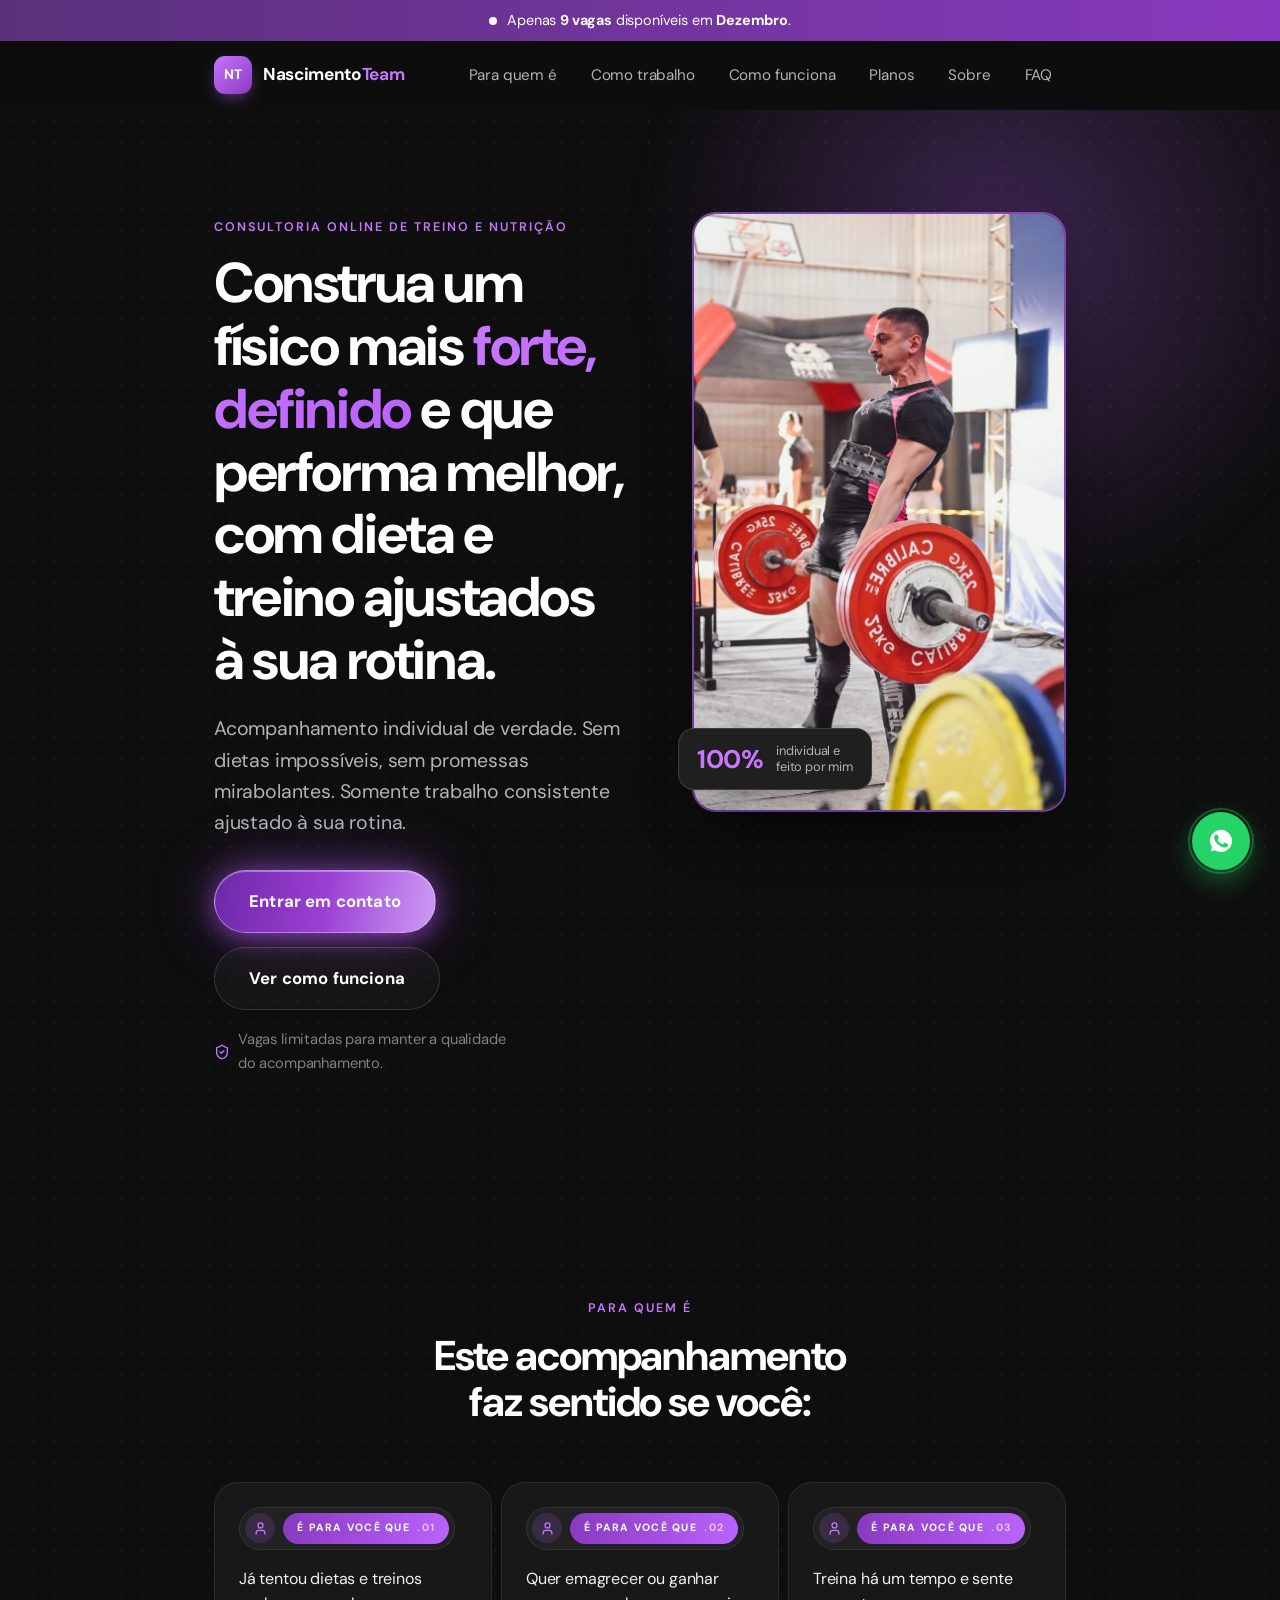
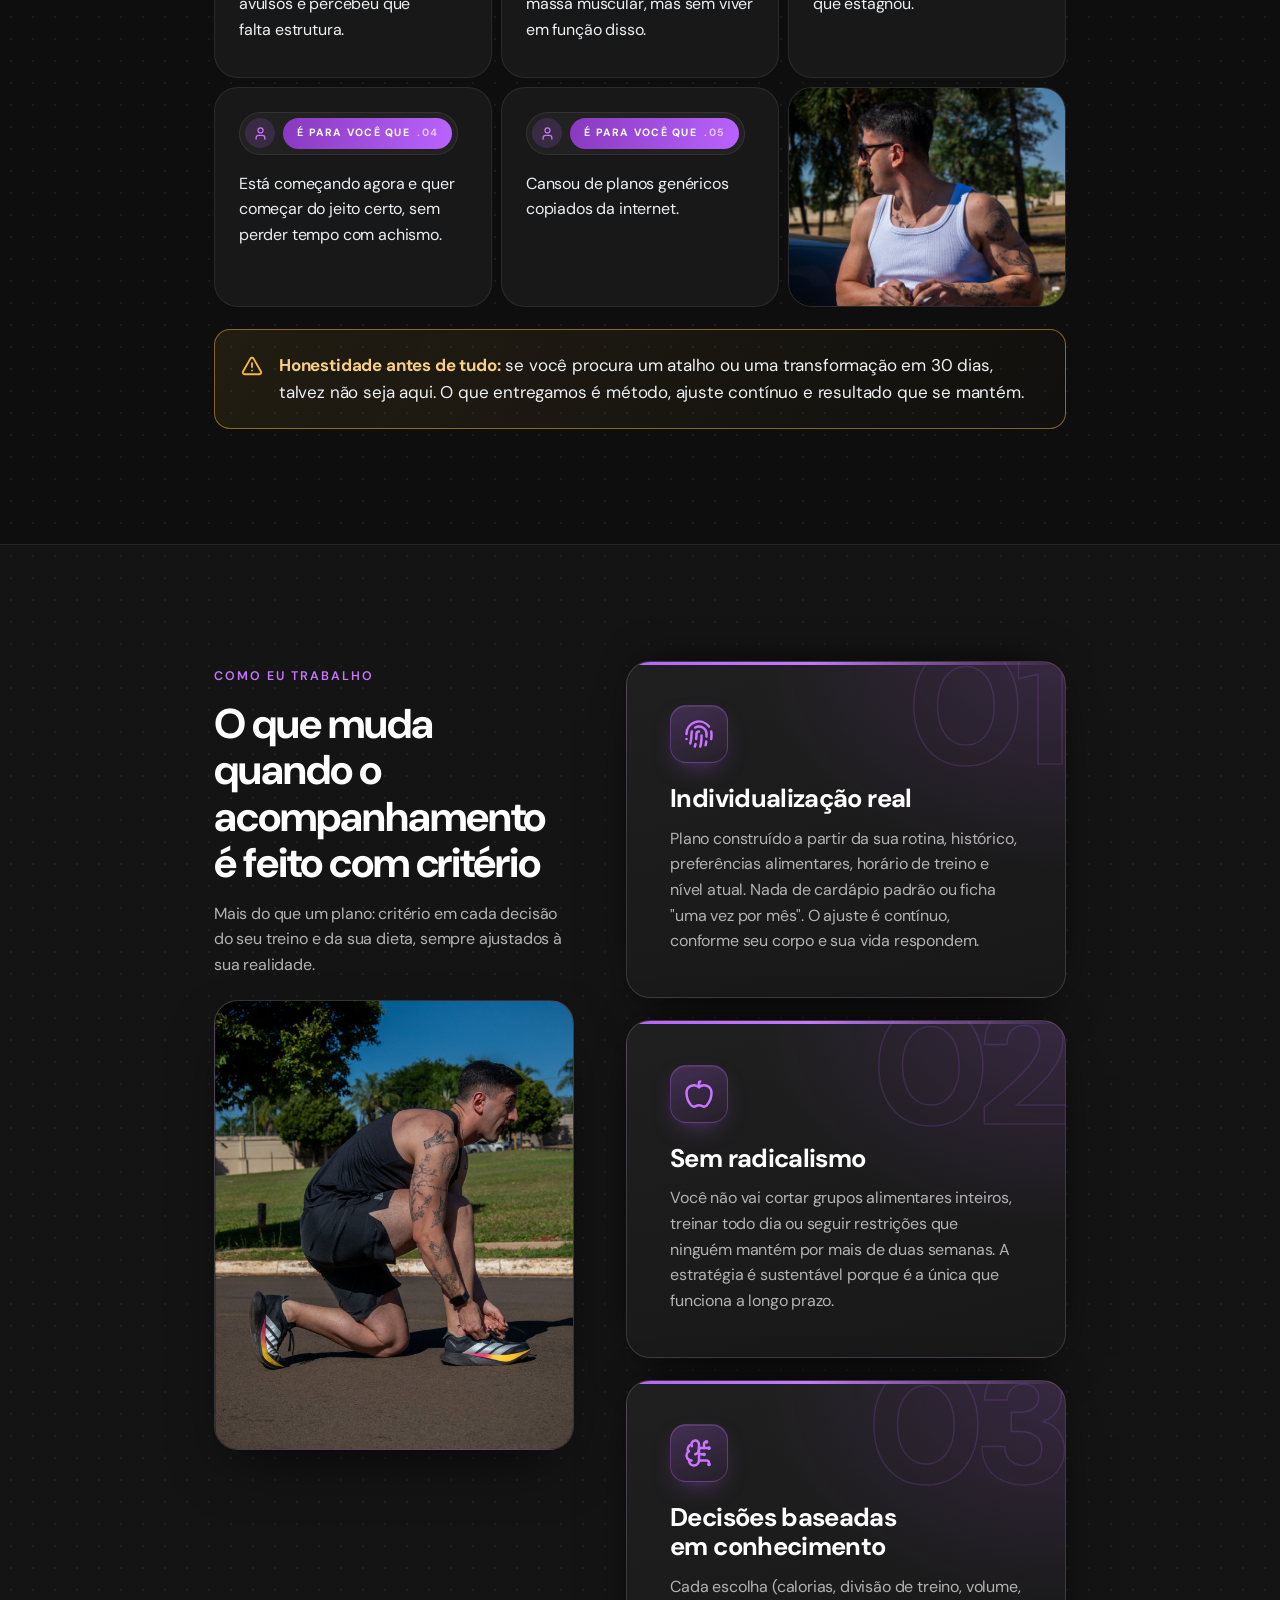
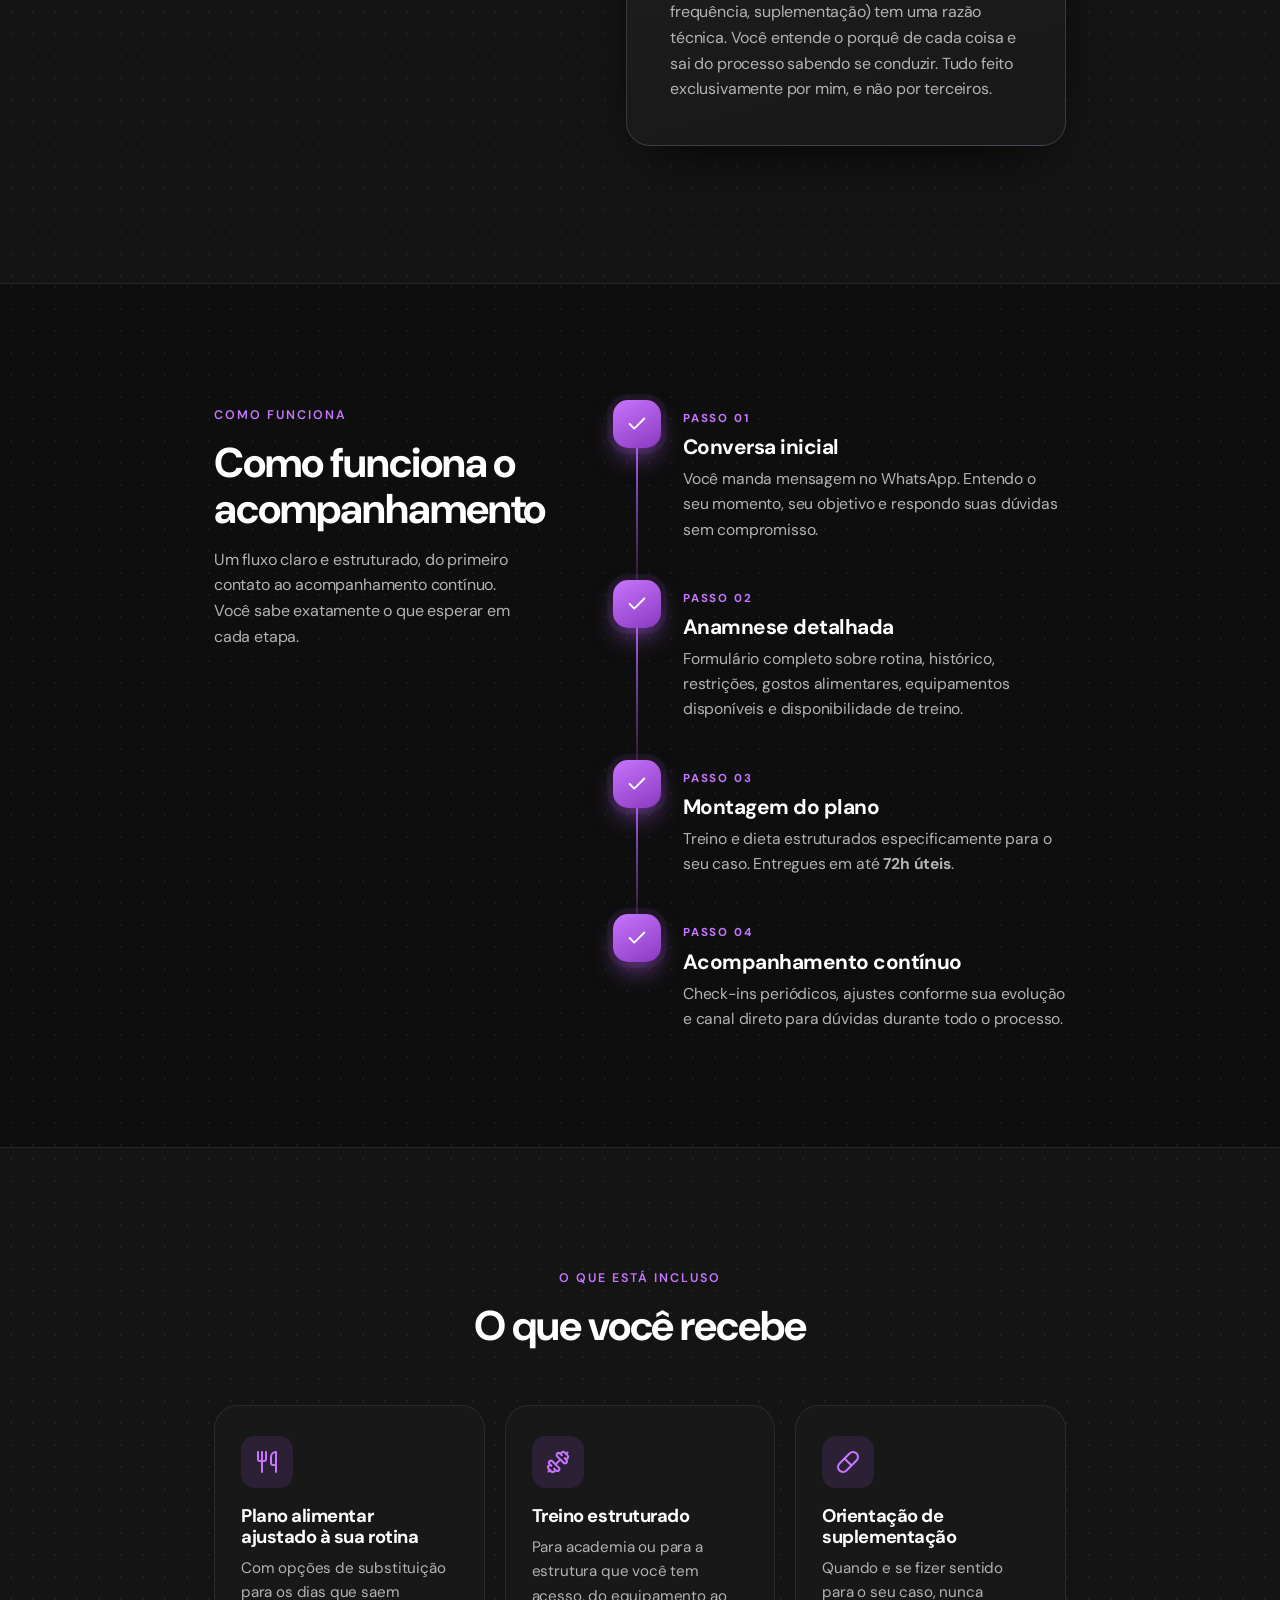
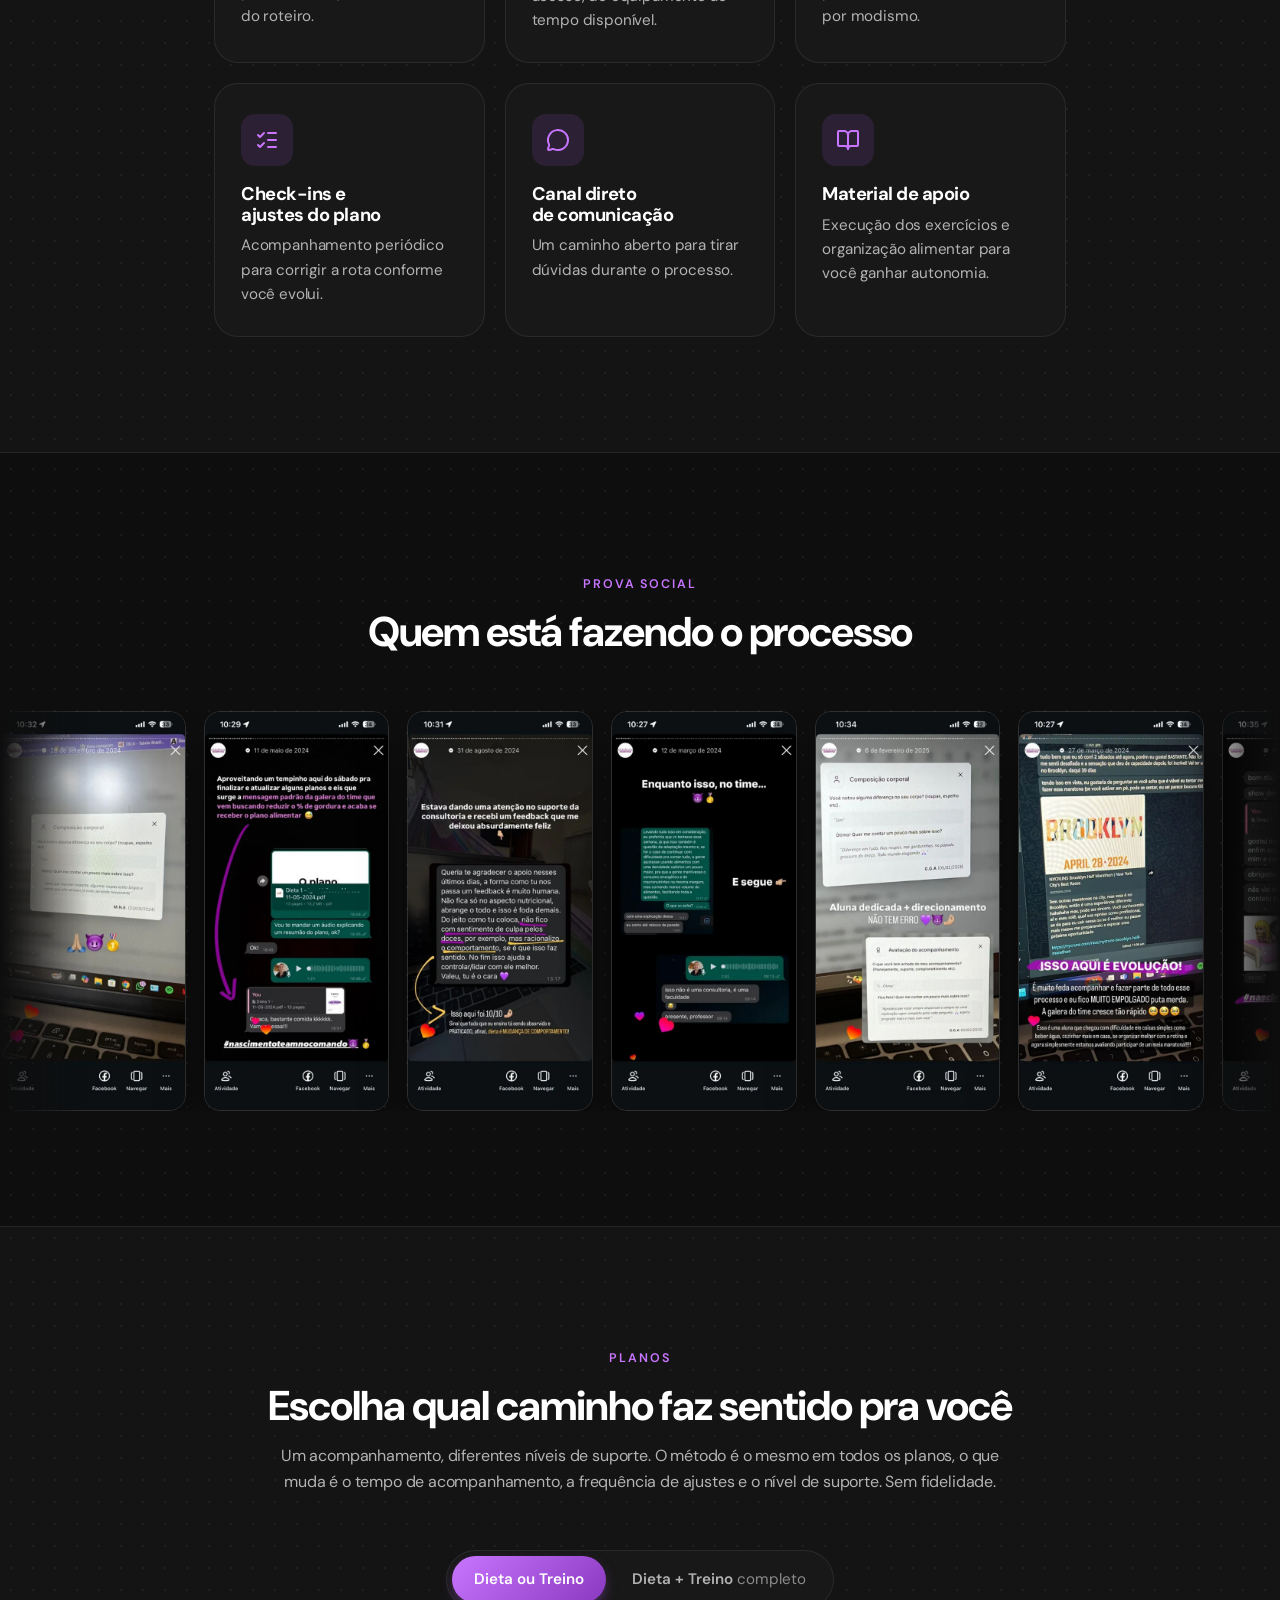
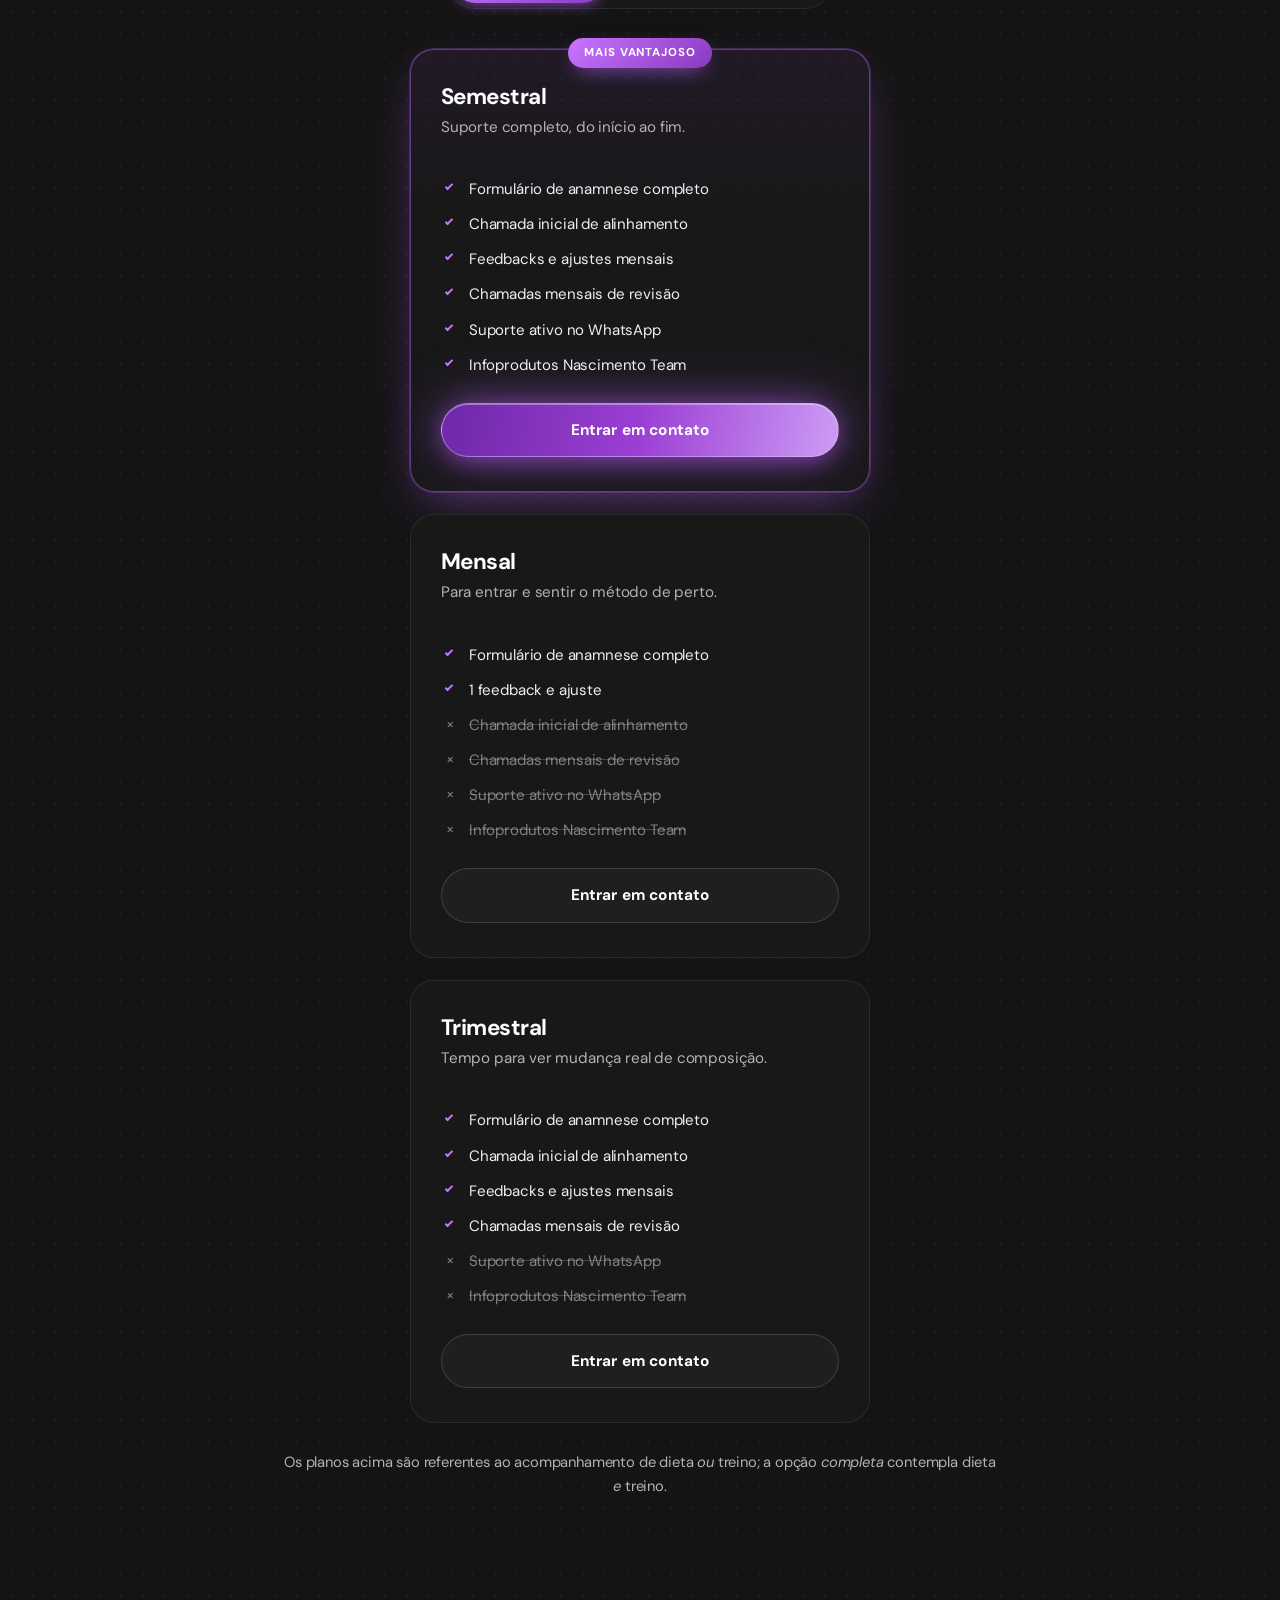
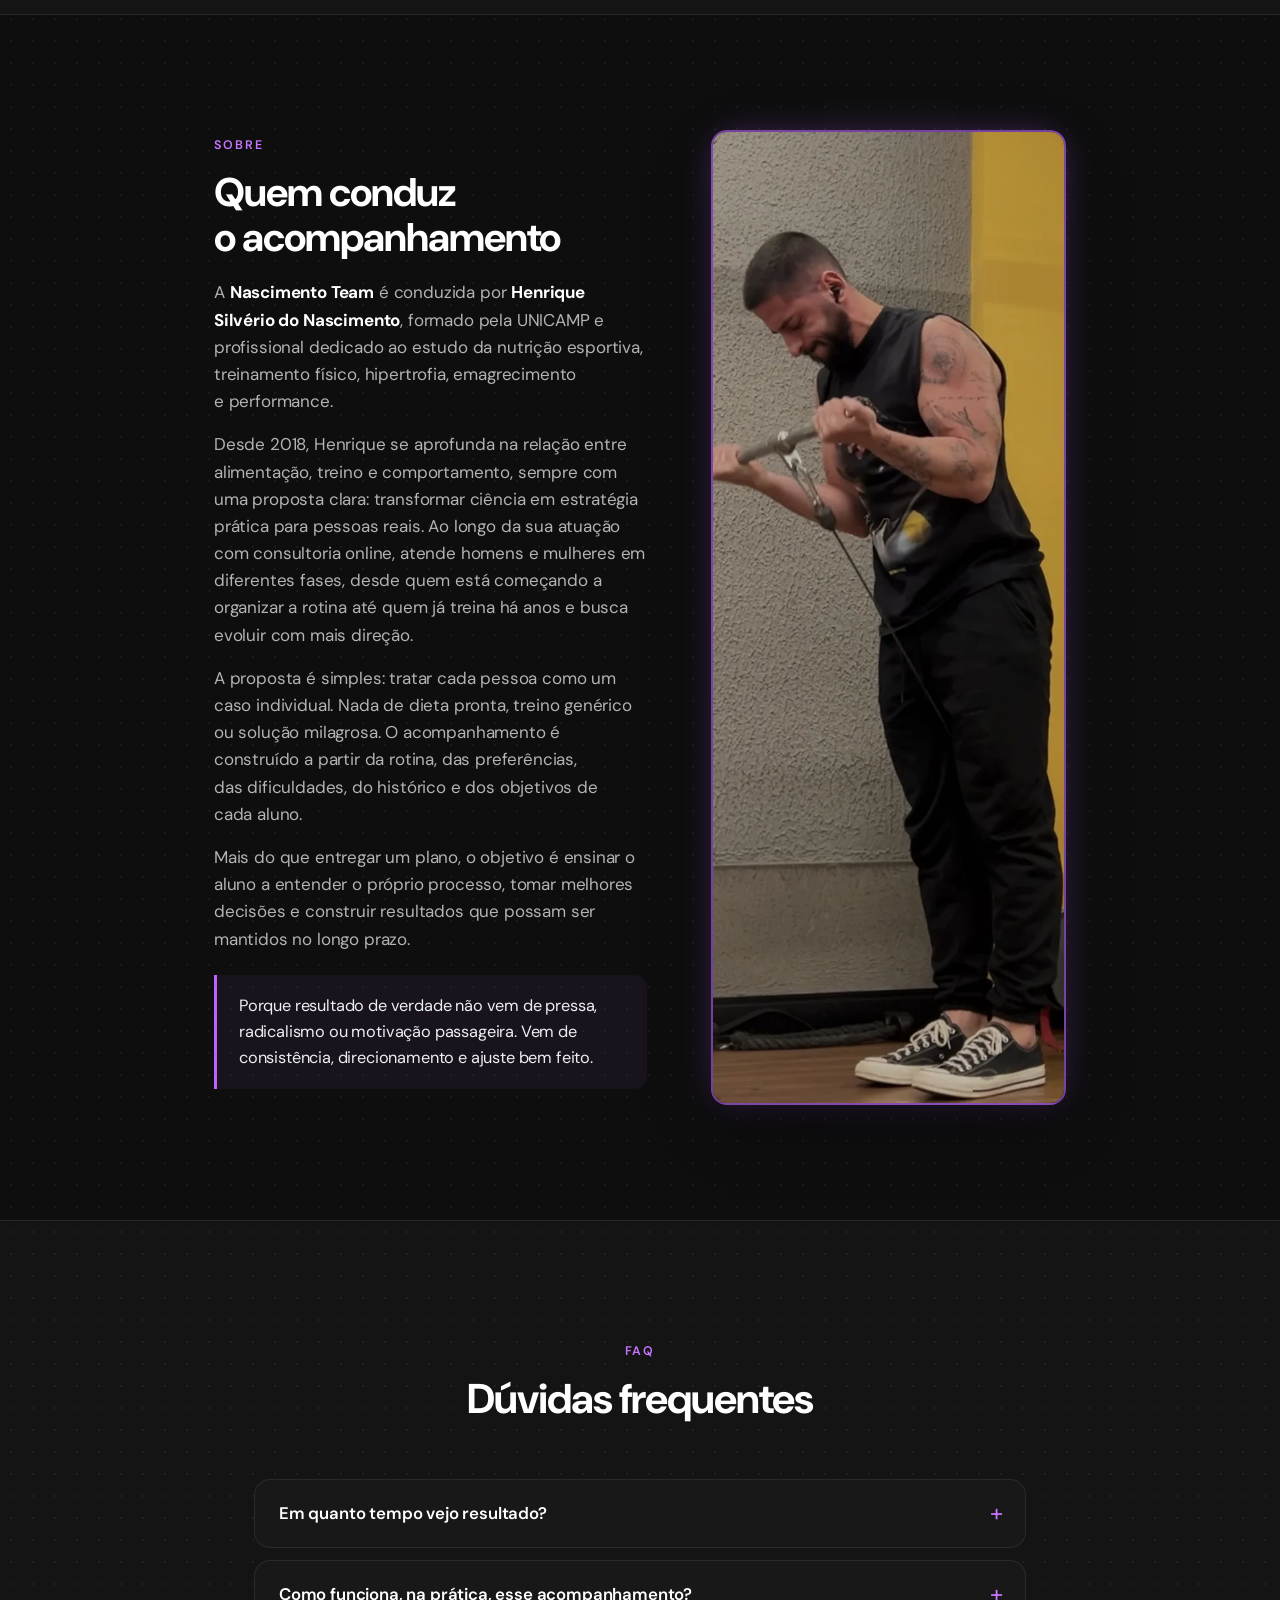
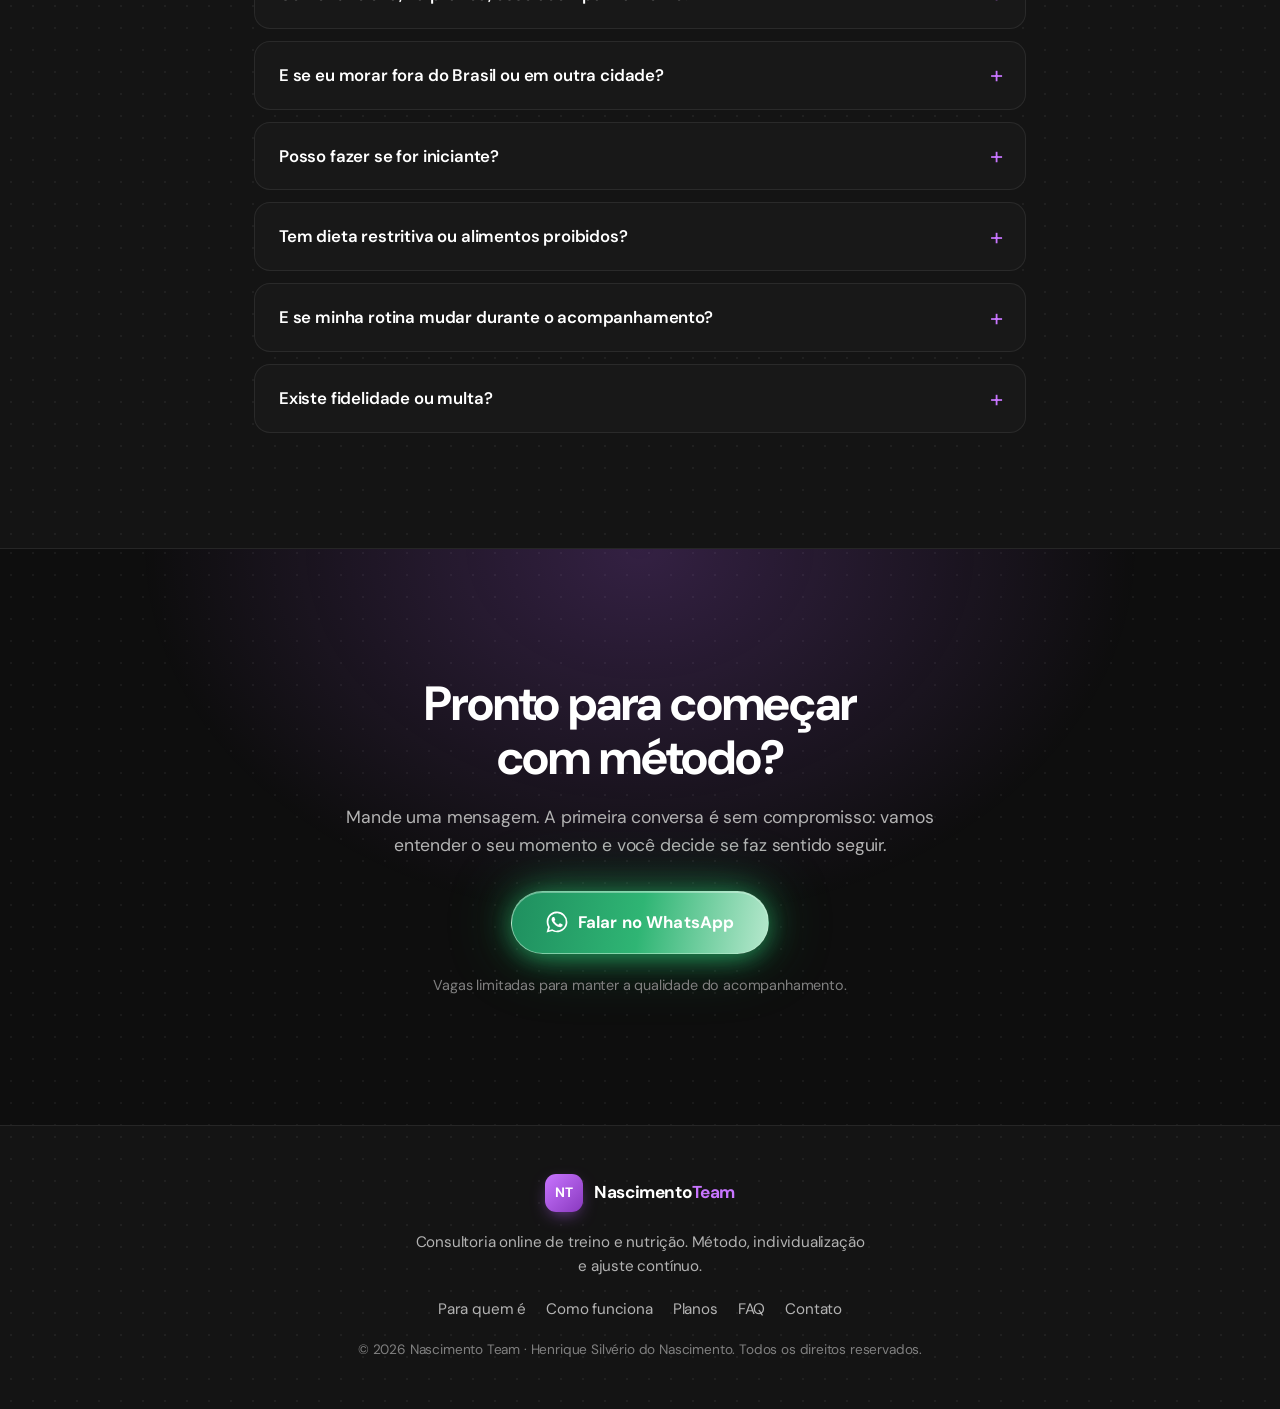
==== commit cc5ef360: "Remove o botão "Ver os valores de cada plano" da home A home não deve levar a pessoa aos valores. Sa" ====
--- a/index.html
+++ b/index.html
@@ -466,7 +466,6 @@
 
         <p class="plans__note">Os planos acima são referentes ao acompanhamento de dieta <em>ou</em> treino; a opção <em>completa</em> contempla dieta <em>e</em> treino.</p>
 
-        <p class="plans__cta"><a href="./planos" class="btn btn--primary">Ver os valores de cada plano</a></p>
       </div>
     </section>
 
--- a/styles.css
+++ b/styles.css
@@ -559,12 +559,8 @@
 .plans__note a { color: var(--primary-light); font-weight: 600; white-space: nowrap; display: inline-block; margin-top: 6px; }
 .plans__note a:hover { text-decoration: underline; }
 /* botão que leva da home para a página /planos */
-.plans__cta { text-align: center; margin-top: 22px; }
 
 /* link de volta para a home, na página /planos */
-.plans__back { text-align: center; margin-top: 26px; font-size: 0.9rem; }
-.plans__back a { color: var(--text-dim); }
-.plans__back a:hover { color: var(--primary-light); text-decoration: underline; }
 
 /* Cabeçalho centralizado + alternador de tipo de plano */
 .section-head--center { max-width: 760px; margin-inline: auto; text-align: center; }
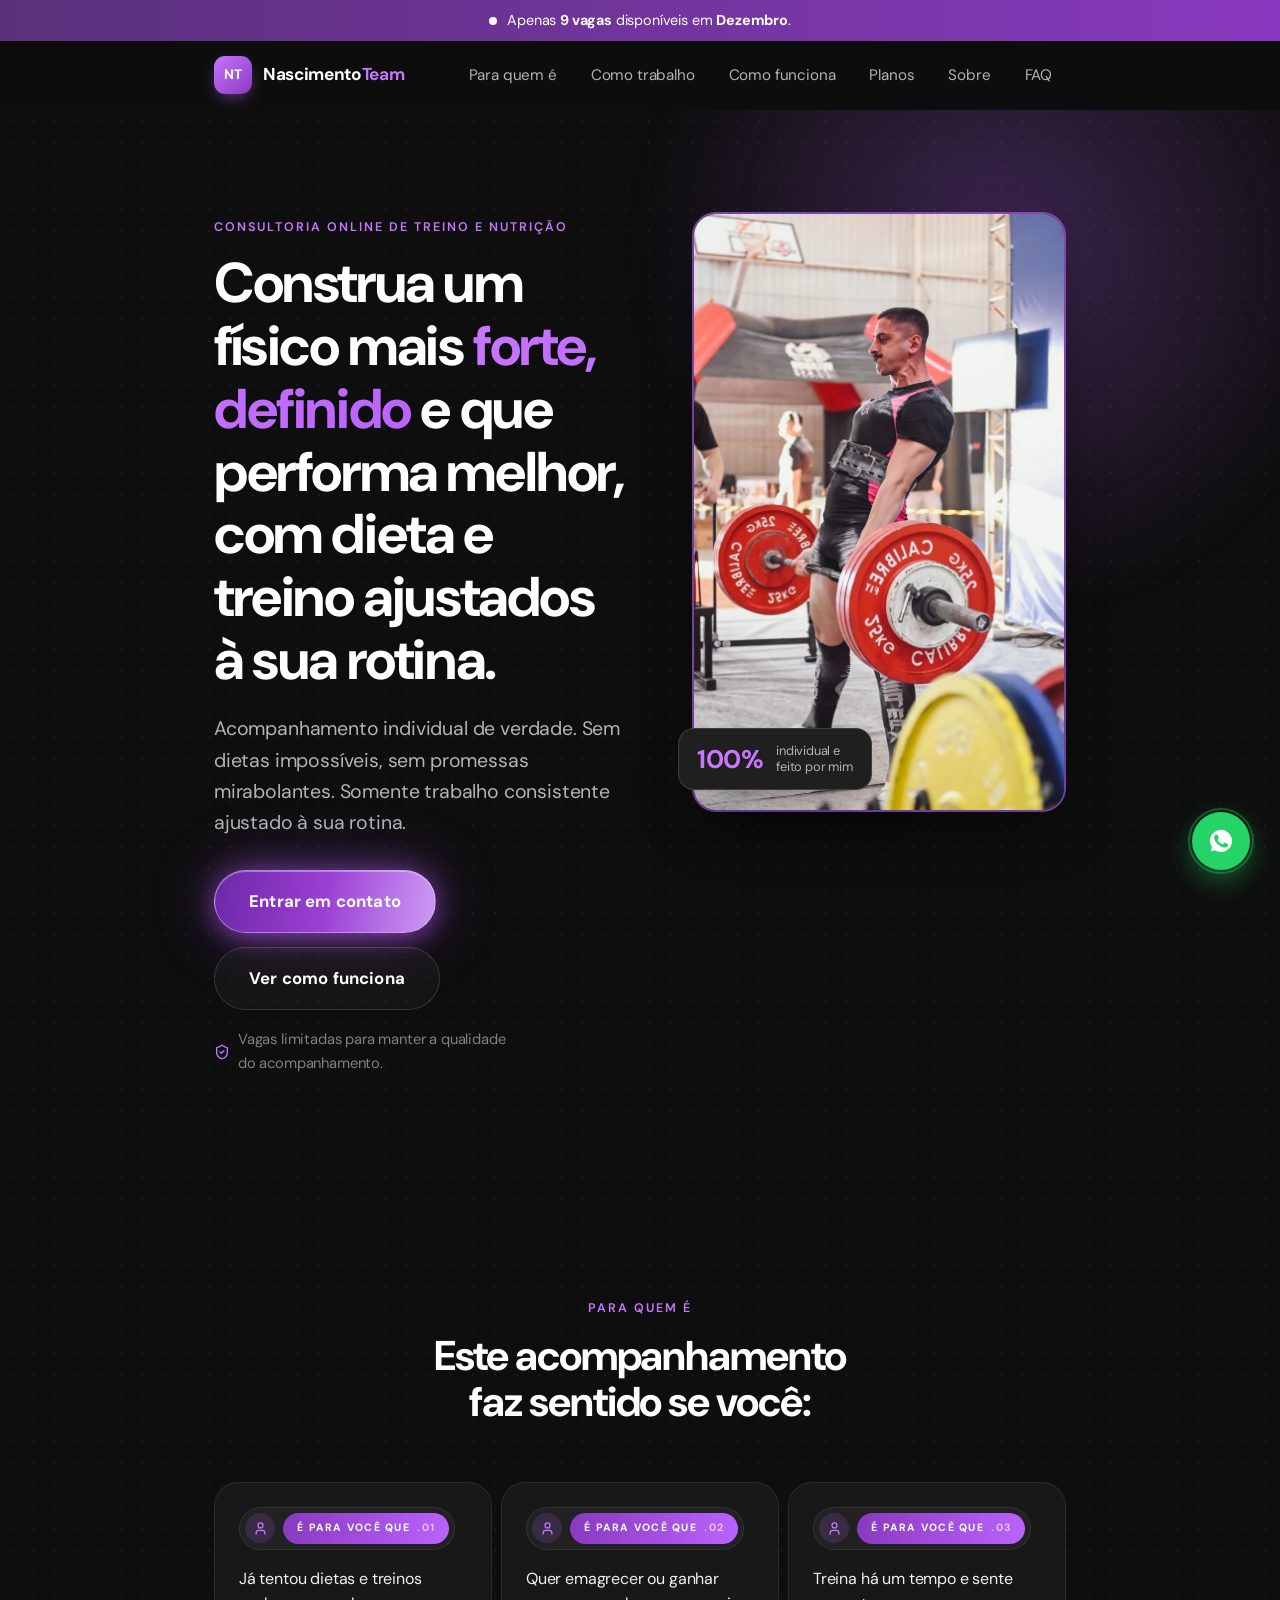
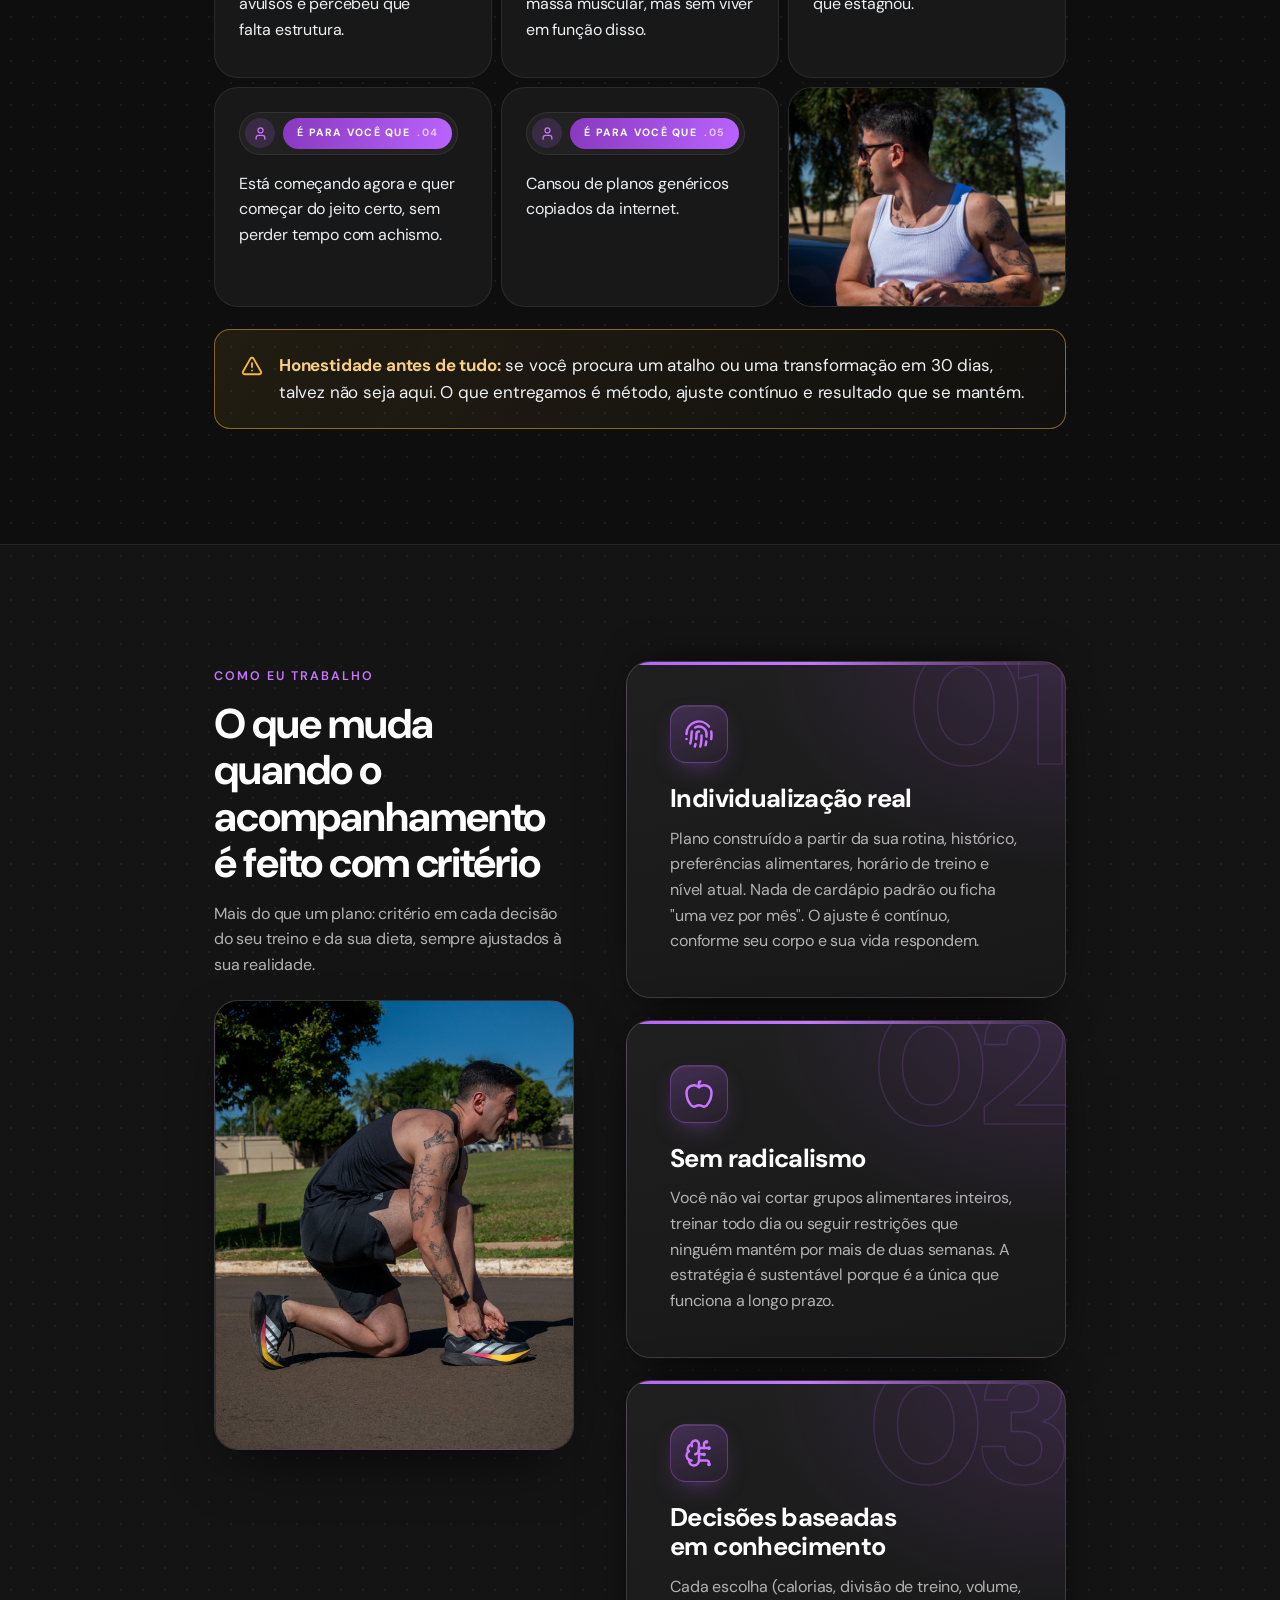
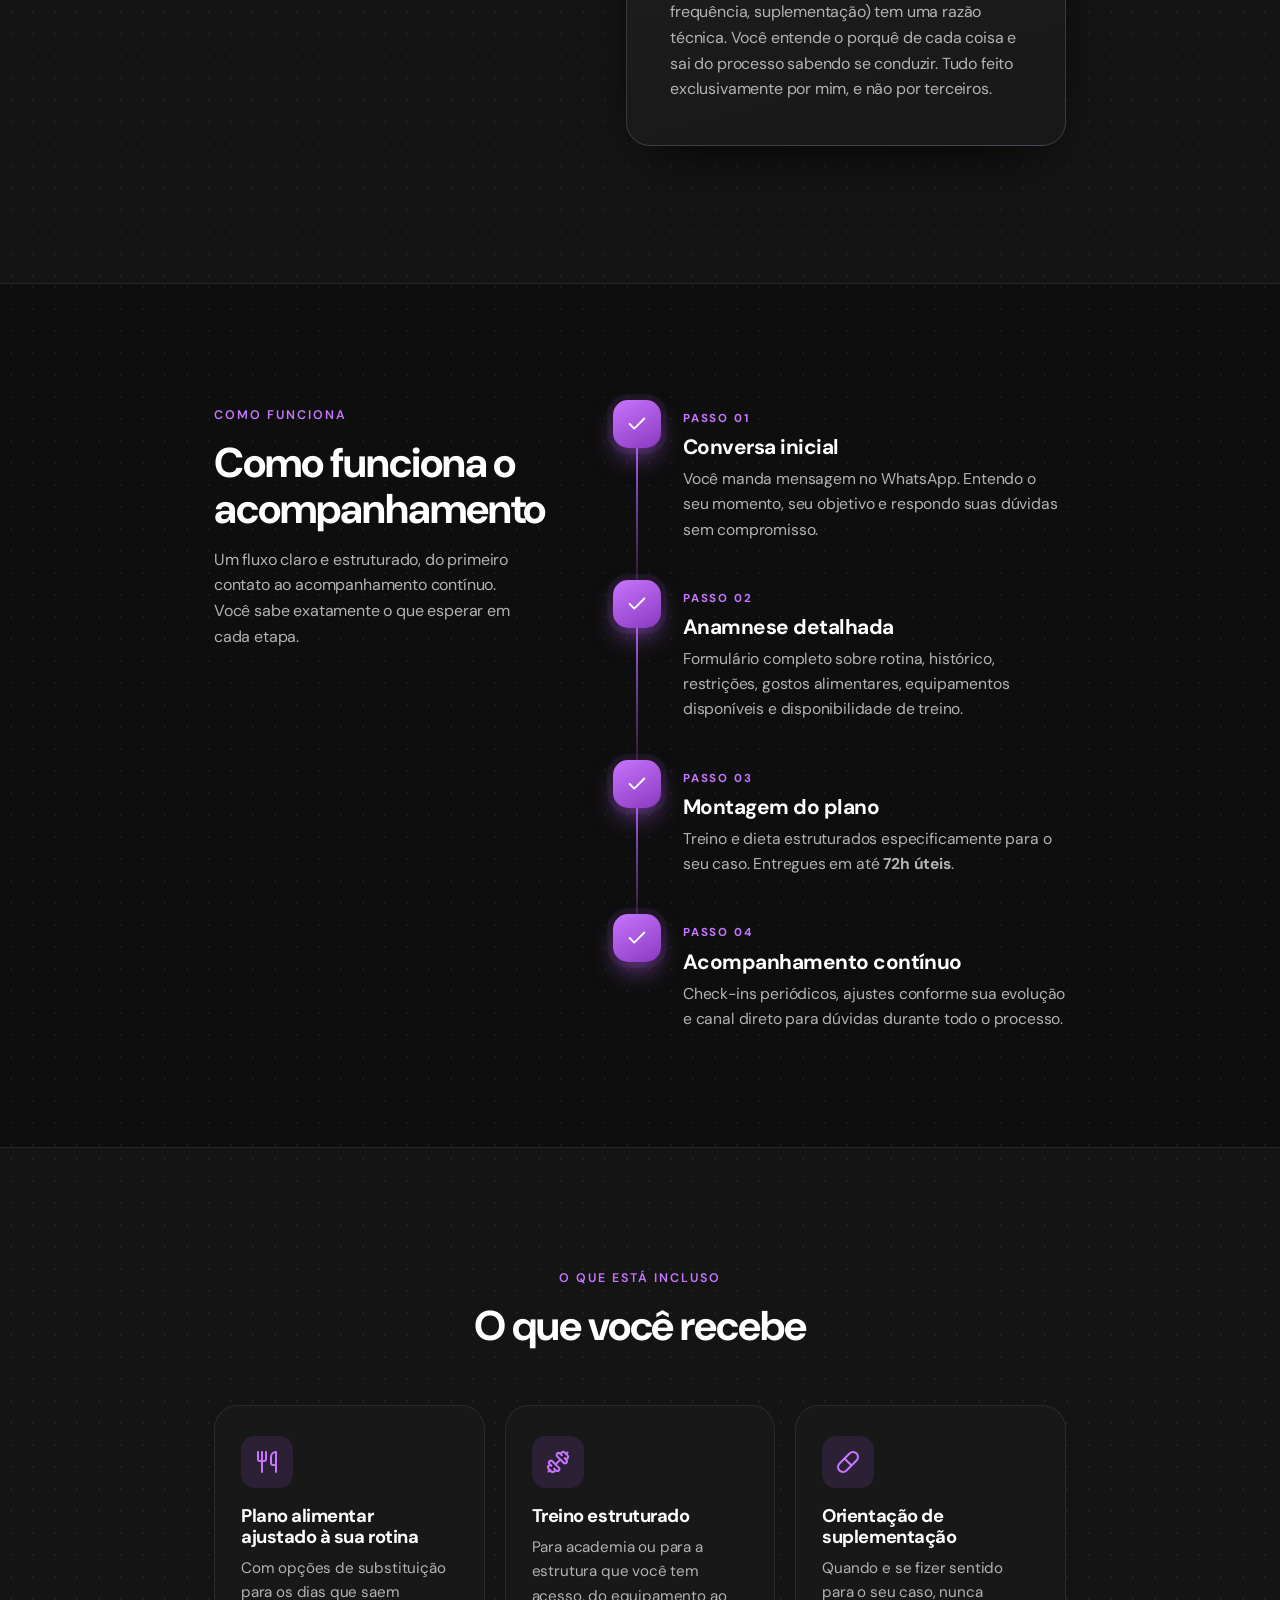
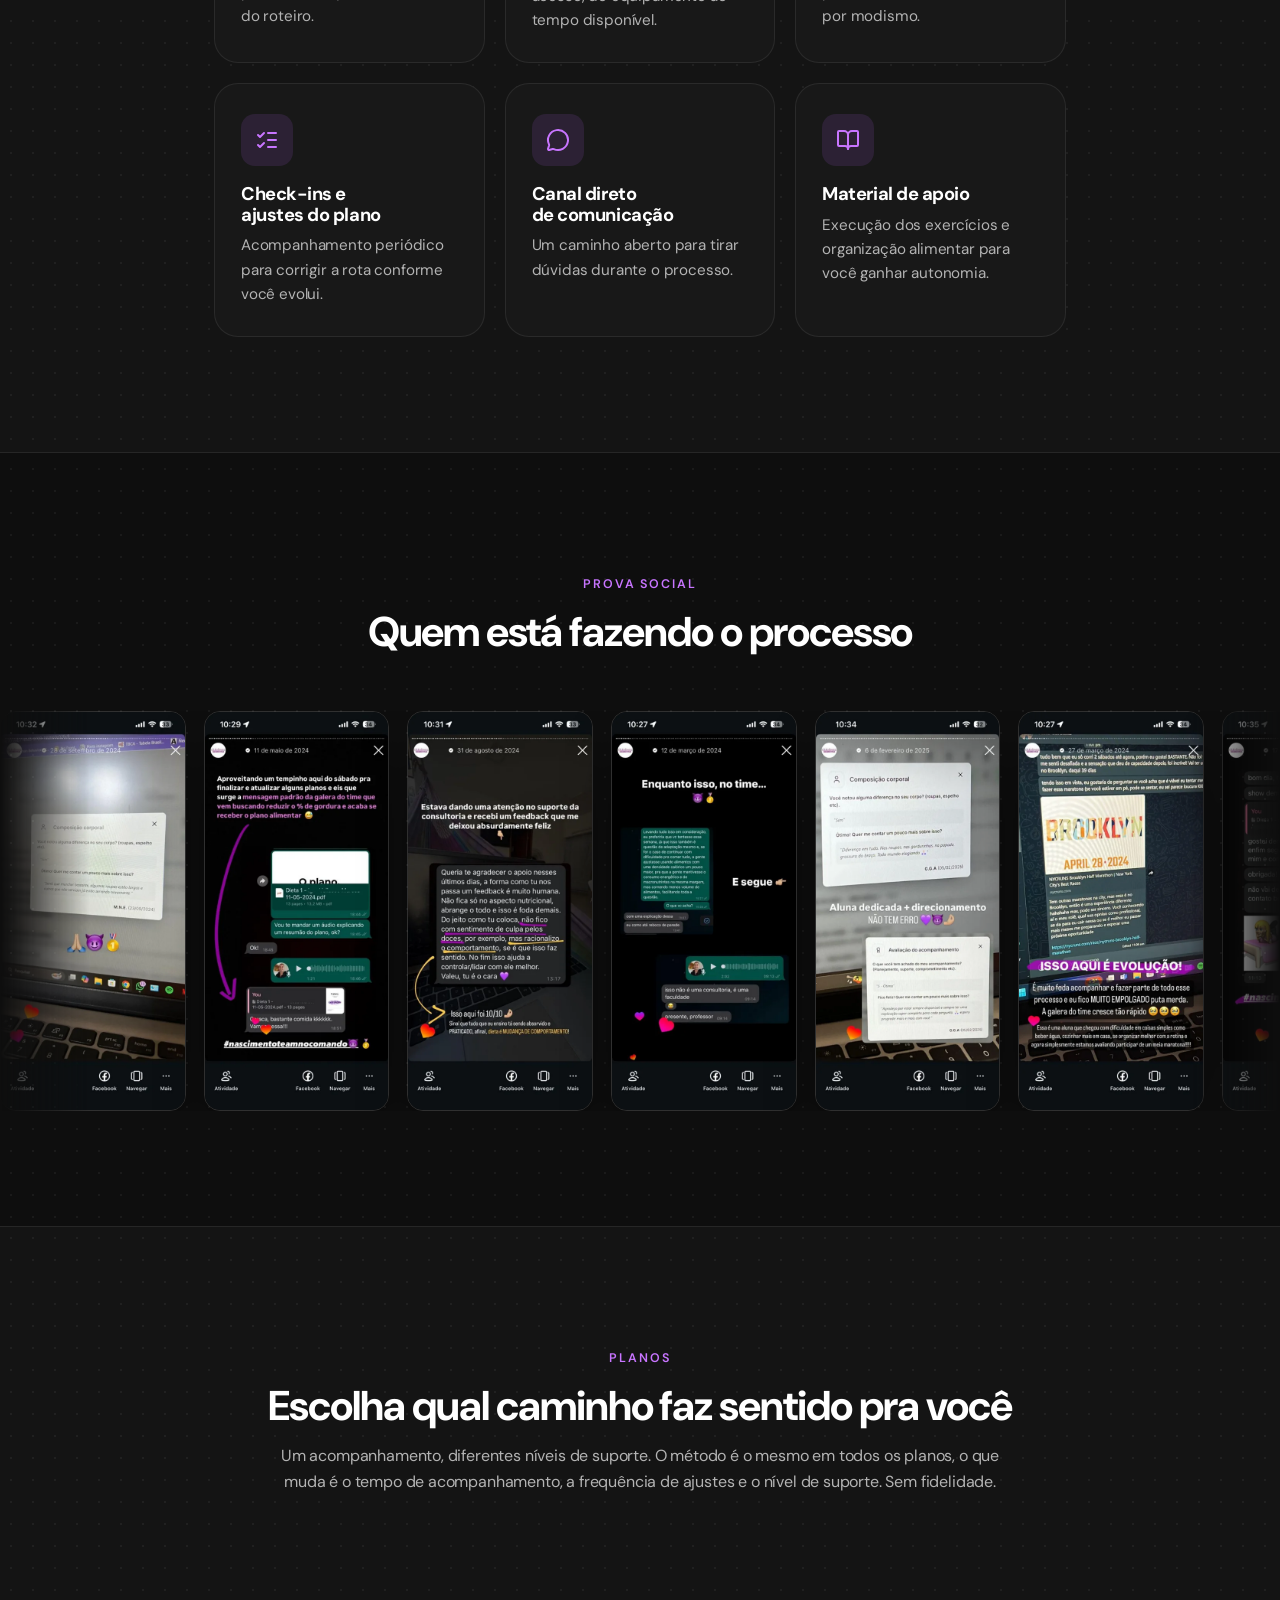
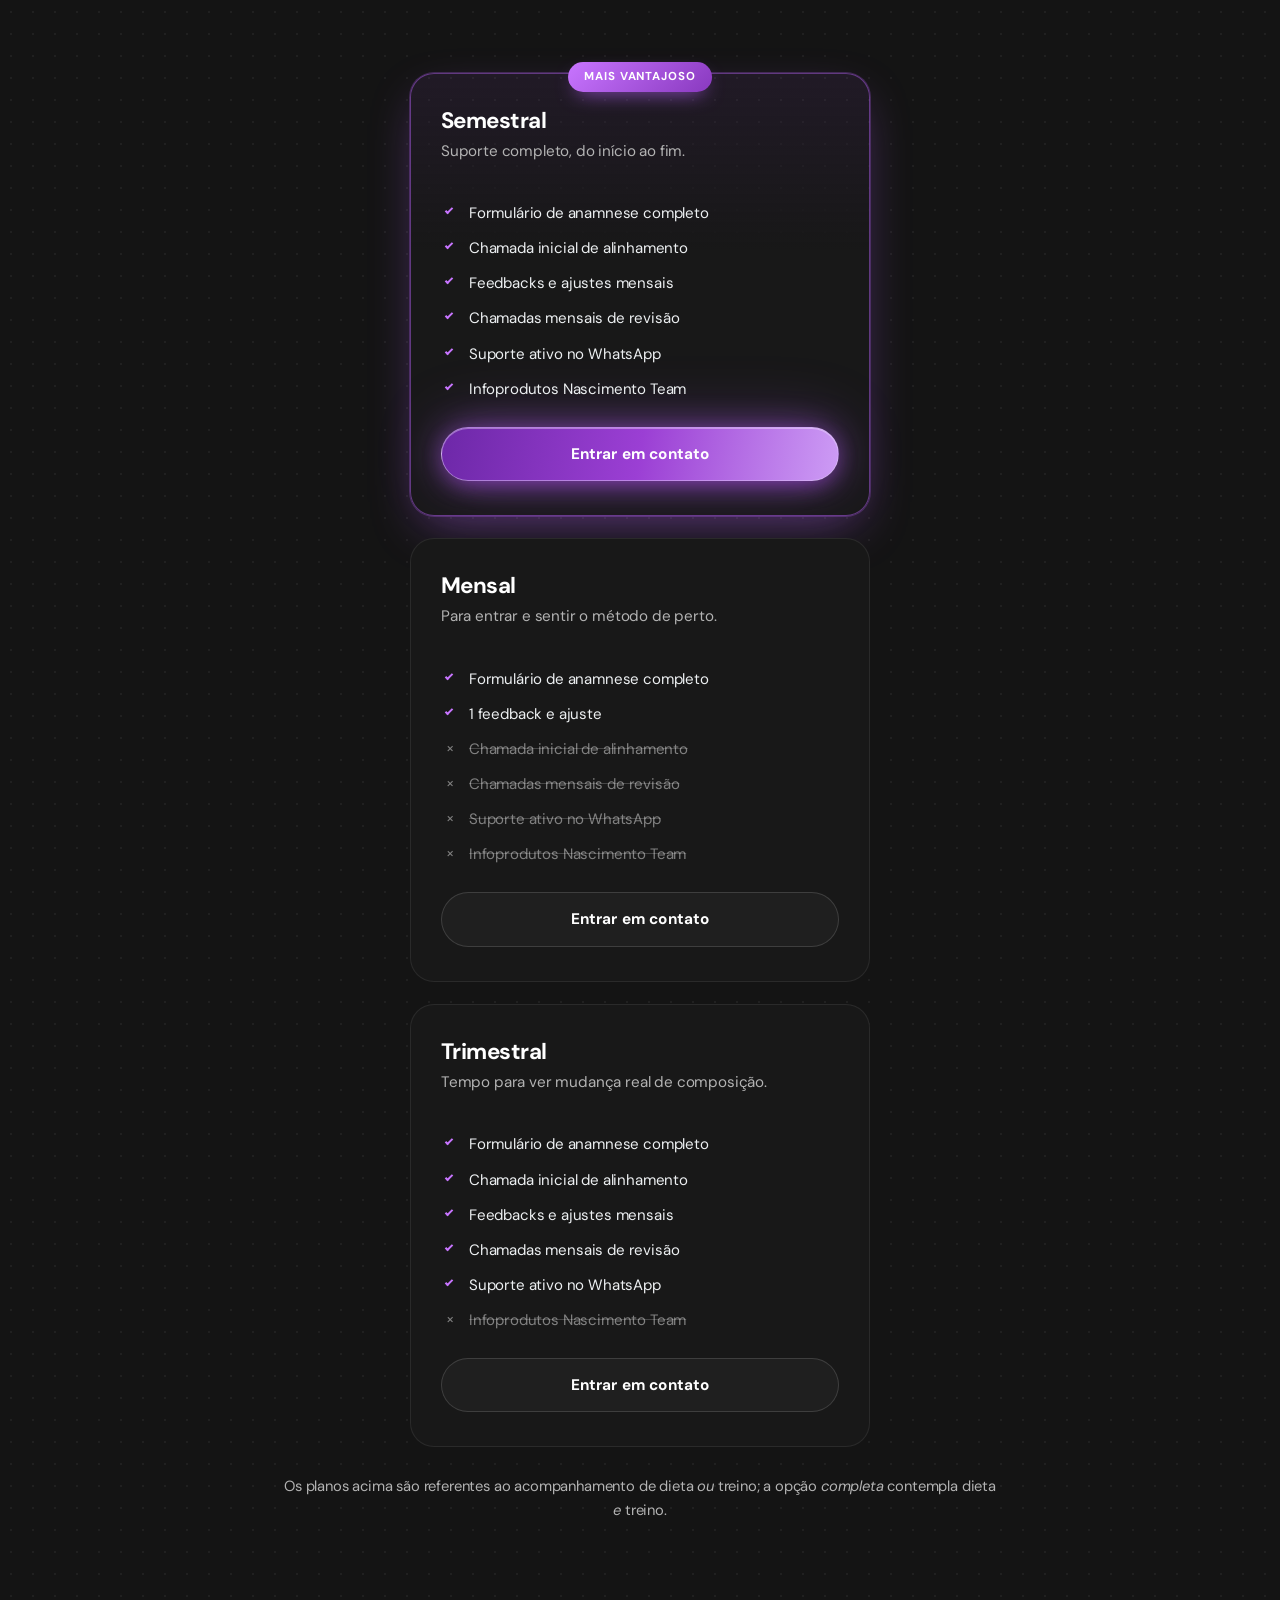
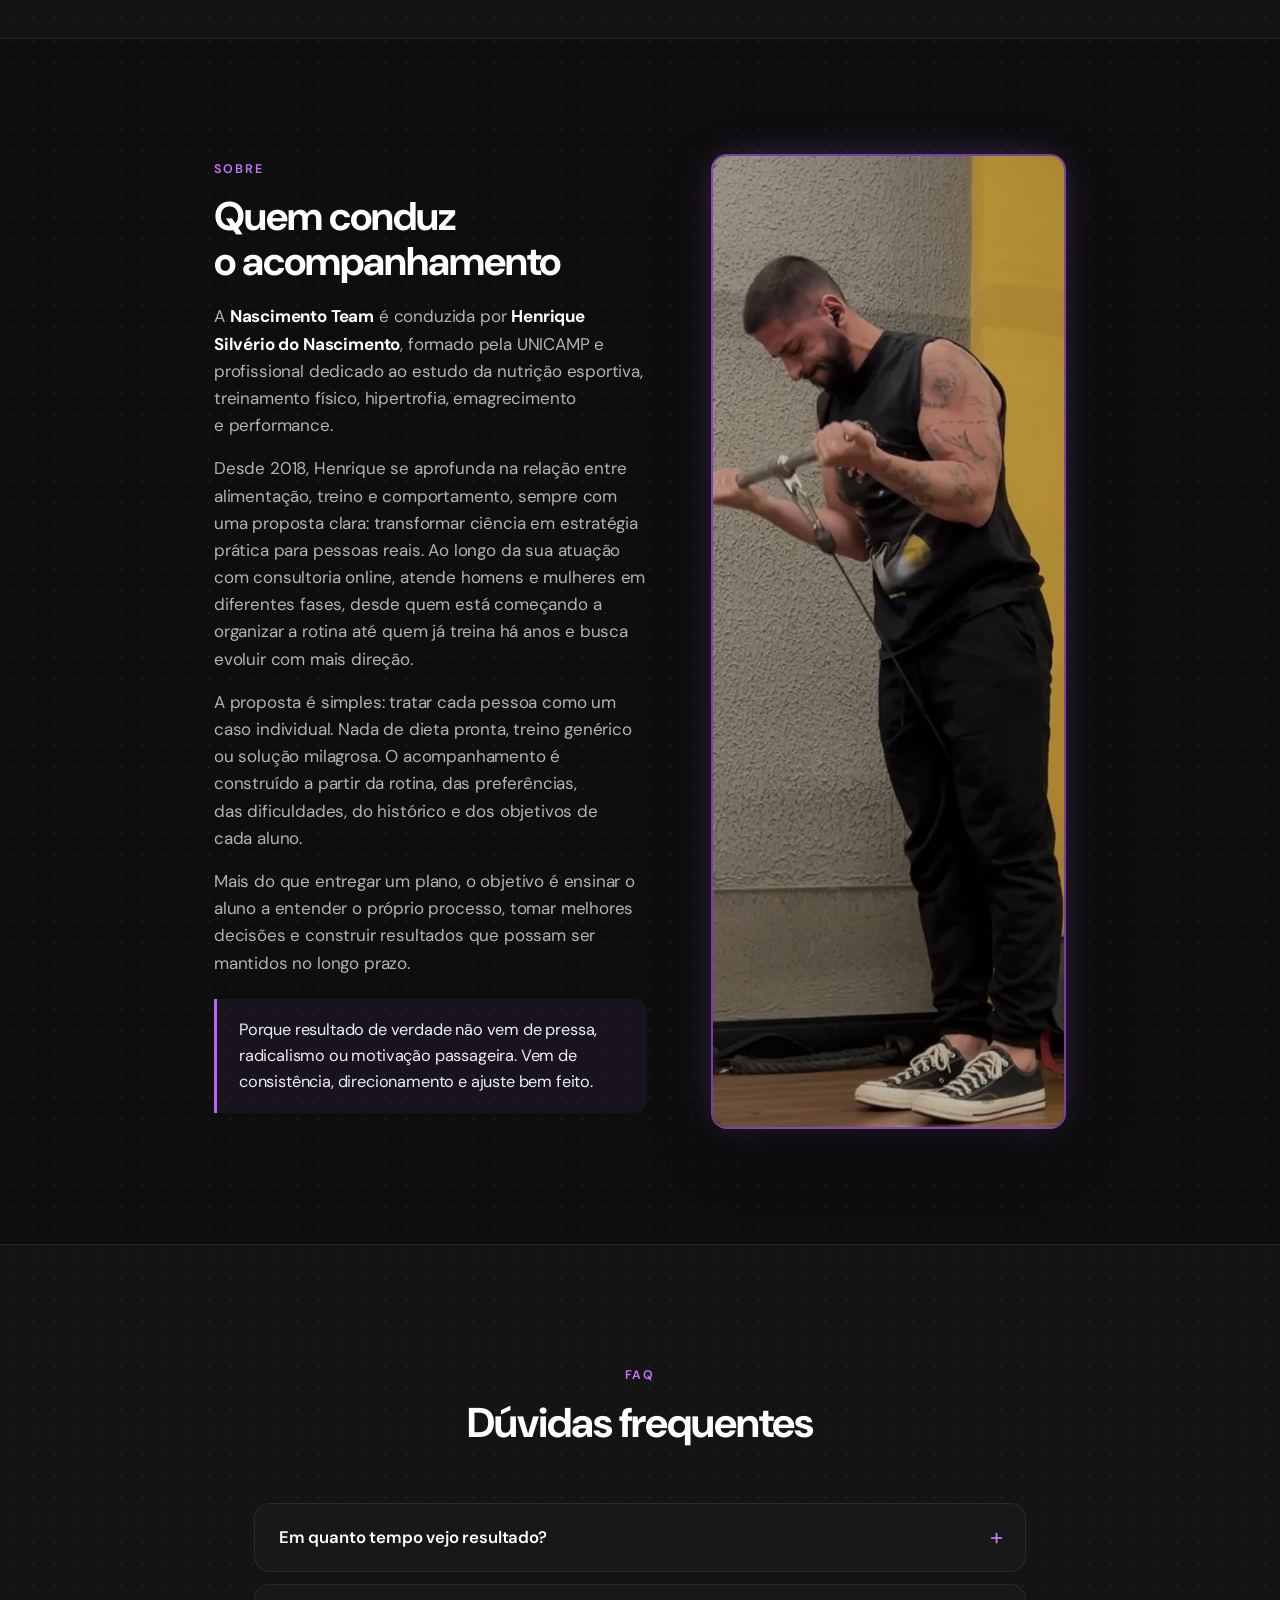
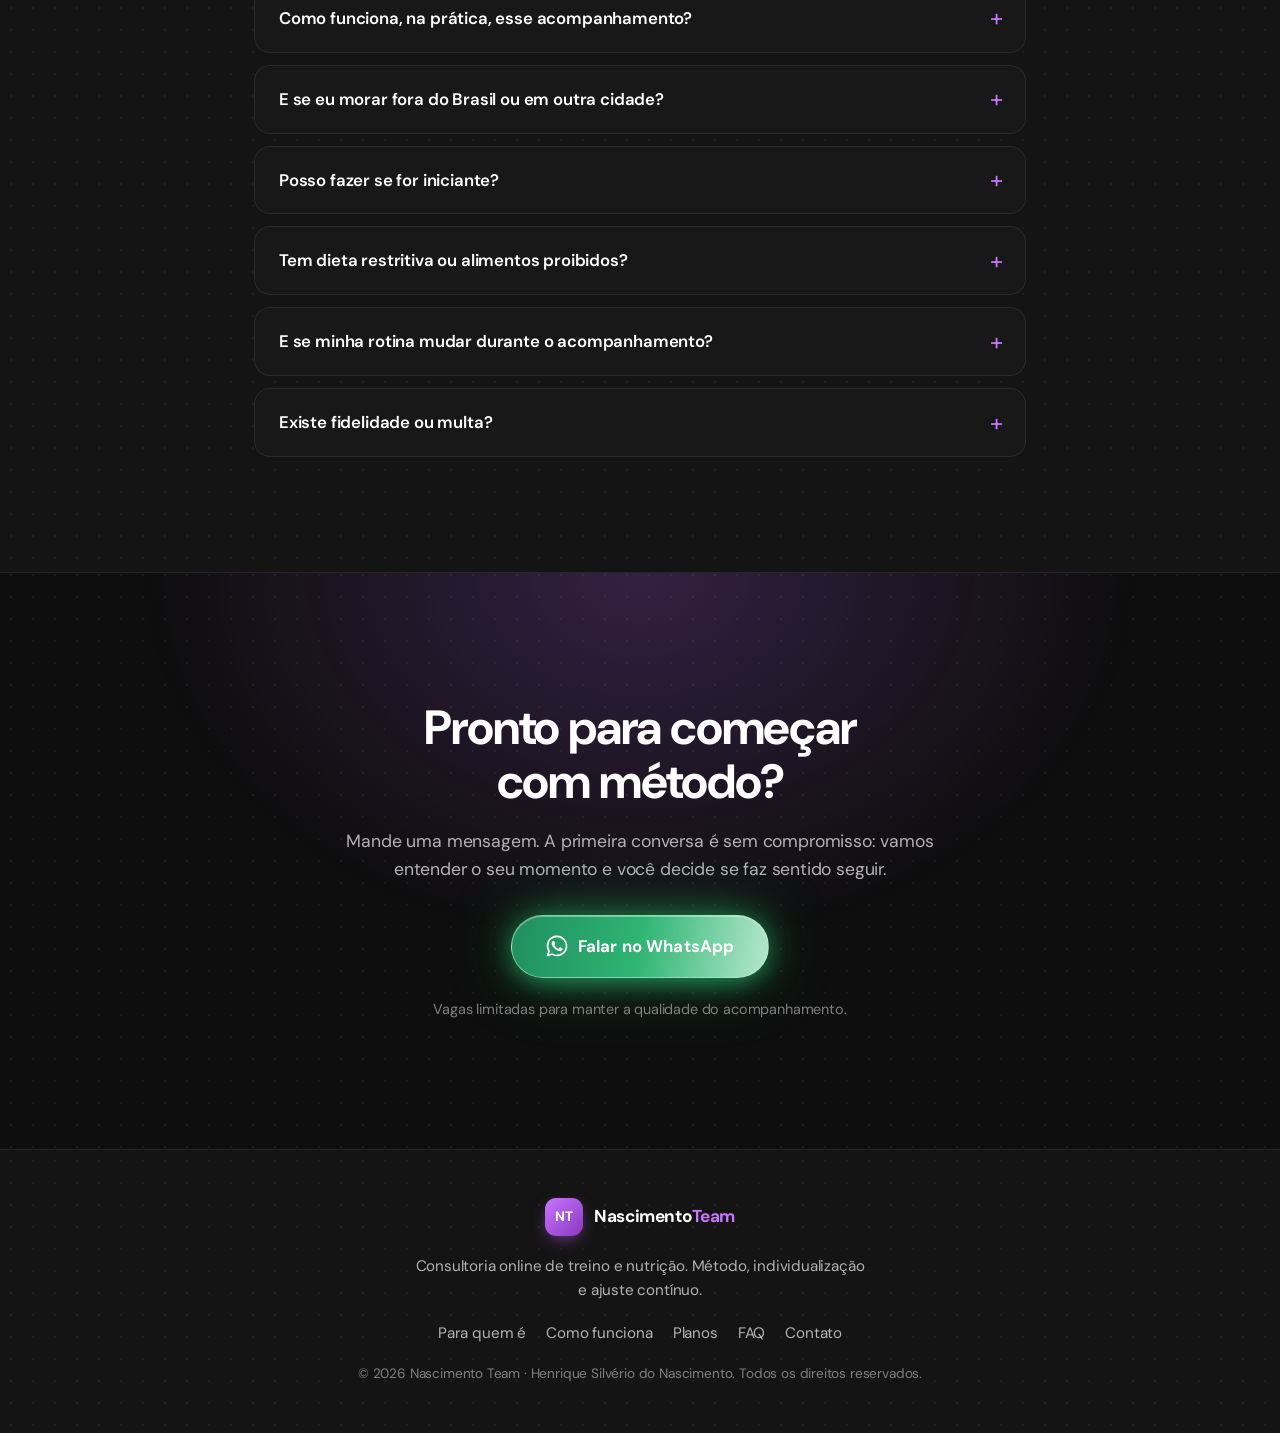
==== commit e6d56e2b: "Inclui o suporte no WhatsApp também nos trimestrais da home O PR #3 alterou só o planos.html, mas a " ====
--- a/index.html
+++ b/index.html
@@ -406,7 +406,7 @@
                 <li class="is-in">Chamada inicial de alinhamento</li>
                 <li class="is-in">Feedbacks e ajustes mensais</li>
                 <li class="is-in">Chamadas mensais de revisão</li>
-                <li class="is-out">Suporte ativo no WhatsApp</li>
+                <li class="is-in">Suporte ativo no WhatsApp</li>
                 <li class="is-out">Infoprodutos Nascimento Team</li>
               </ul>
               <a href="#contato" class="btn btn--ghost btn--block" data-wa>Entrar em contato</a>
@@ -441,7 +441,7 @@
                 <li class="is-in">Chamada inicial de alinhamento</li>
                 <li class="is-in">Feedbacks e ajustes mensais</li>
                 <li class="is-in">Chamadas mensais de revisão</li>
-                <li class="is-out">Suporte ativo no WhatsApp</li>
+                <li class="is-in">Suporte ativo no WhatsApp</li>
                 <li class="is-out">Infoprodutos Nascimento Team</li>
               </ul>
               <a href="#contato" class="btn btn--ghost btn--block" data-wa>Entrar em contato</a>
--- a/styles.css
+++ b/styles.css
@@ -567,7 +567,7 @@
 .plan-switch {
   position: relative;
   display: flex; width: fit-content; max-width: 100%; gap: 4px; padding: 5px;
-  margin: 0 auto clamp(28px, 4vw, 40px);
+  margin: 0 auto clamp(44px, 6vw, 64px);
   background: var(--surface); border: 1px solid var(--border); border-radius: 999px;
 }
 .plan-switch__thumb {
@@ -735,8 +735,13 @@
   .timeline-intro { position: static; }
   .audience { grid-template-columns: 1fr 1fr; }
   .metodo-wrap { grid-template-columns: 1fr; }
-  .metodo-aside { position: static; }
-  .metodo-photo { max-height: 46vh; margin-top: 4px; }
+  /* Numa coluna, o aside deixa de ser caixa: o título, os cards e a foto
+     viram itens do próprio grid, o que permite reordená-los. A foto vai
+     para o fim e ocupa a largura toda, igual aos cards. */
+  .metodo-aside { display: contents; }
+  .metodo-wrap .section-head { order: 1; margin-bottom: 0; }
+  .metodo-wrap .pillars { order: 2; }
+  .metodo-photo { order: 3; max-height: none; width: 100%; margin-top: 4px; }
   .carousel__track { grid-auto-columns: calc(50% - 10px); }
 }
 
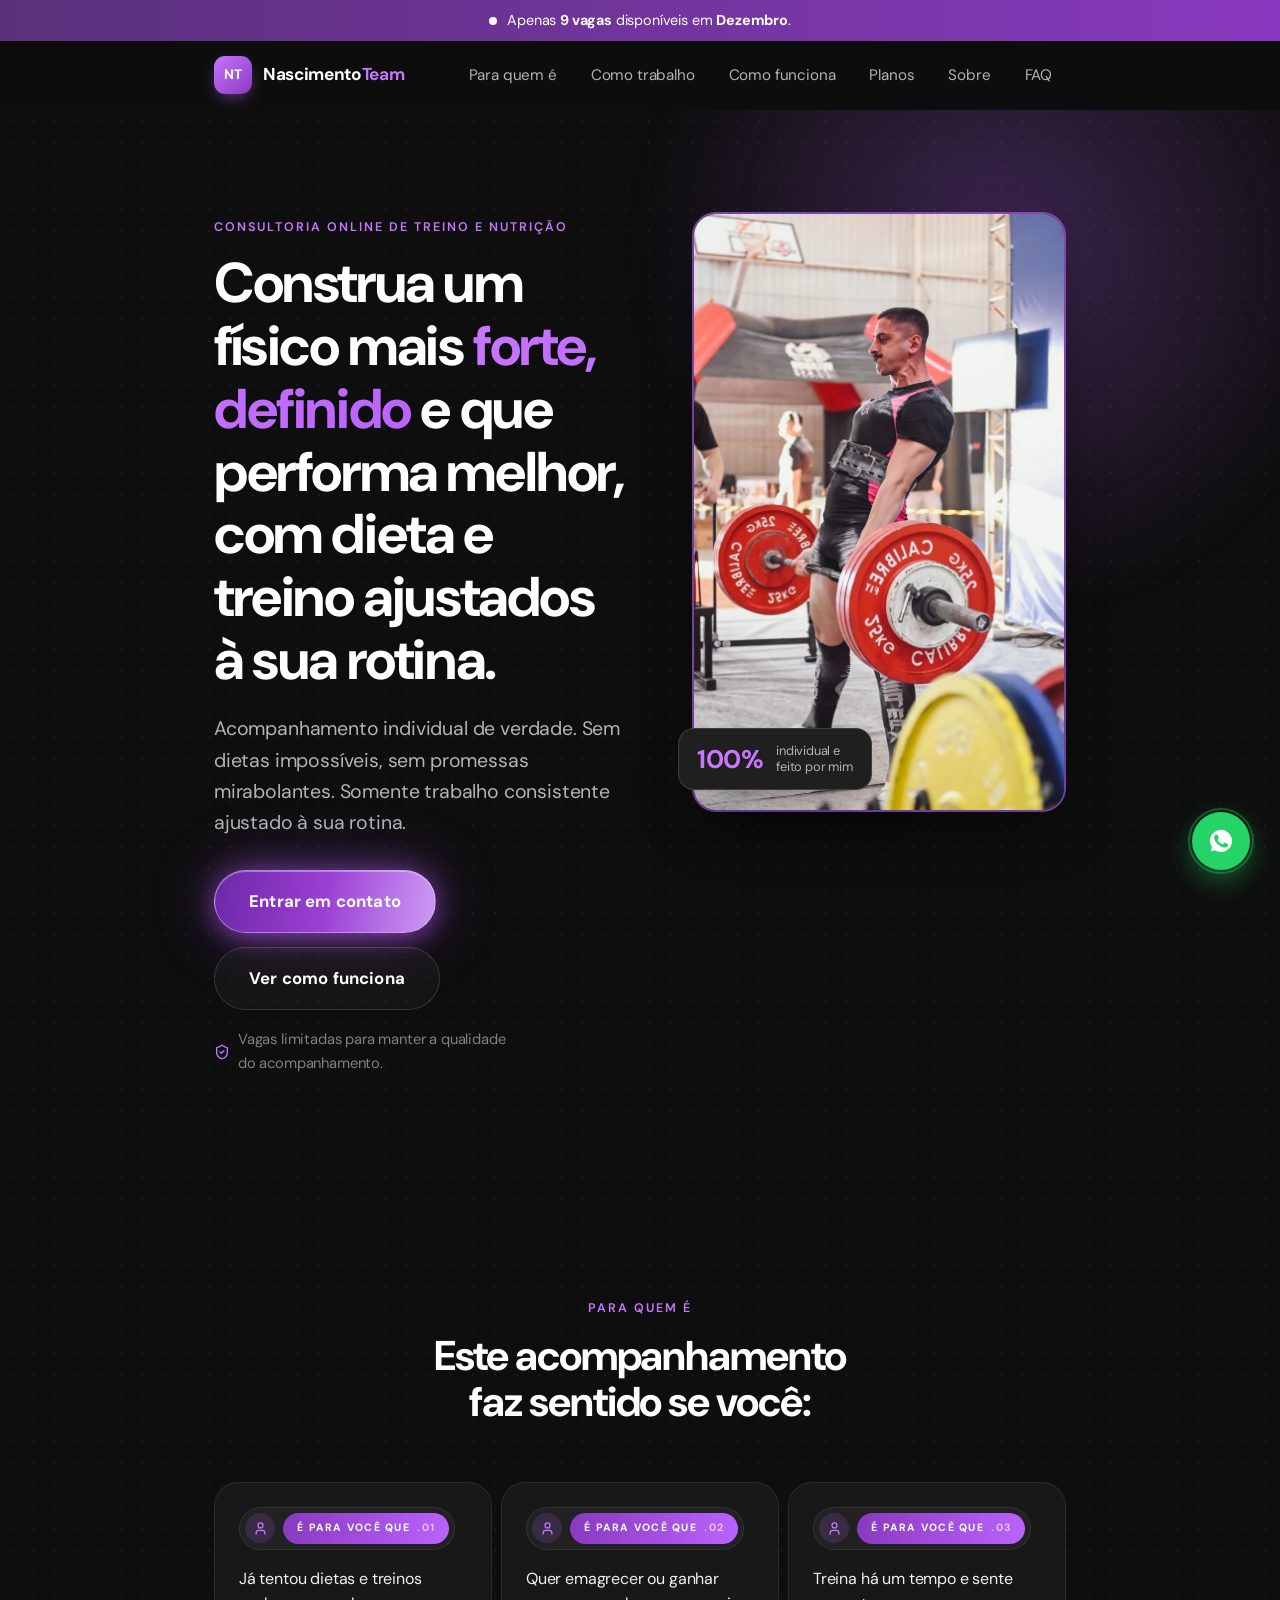
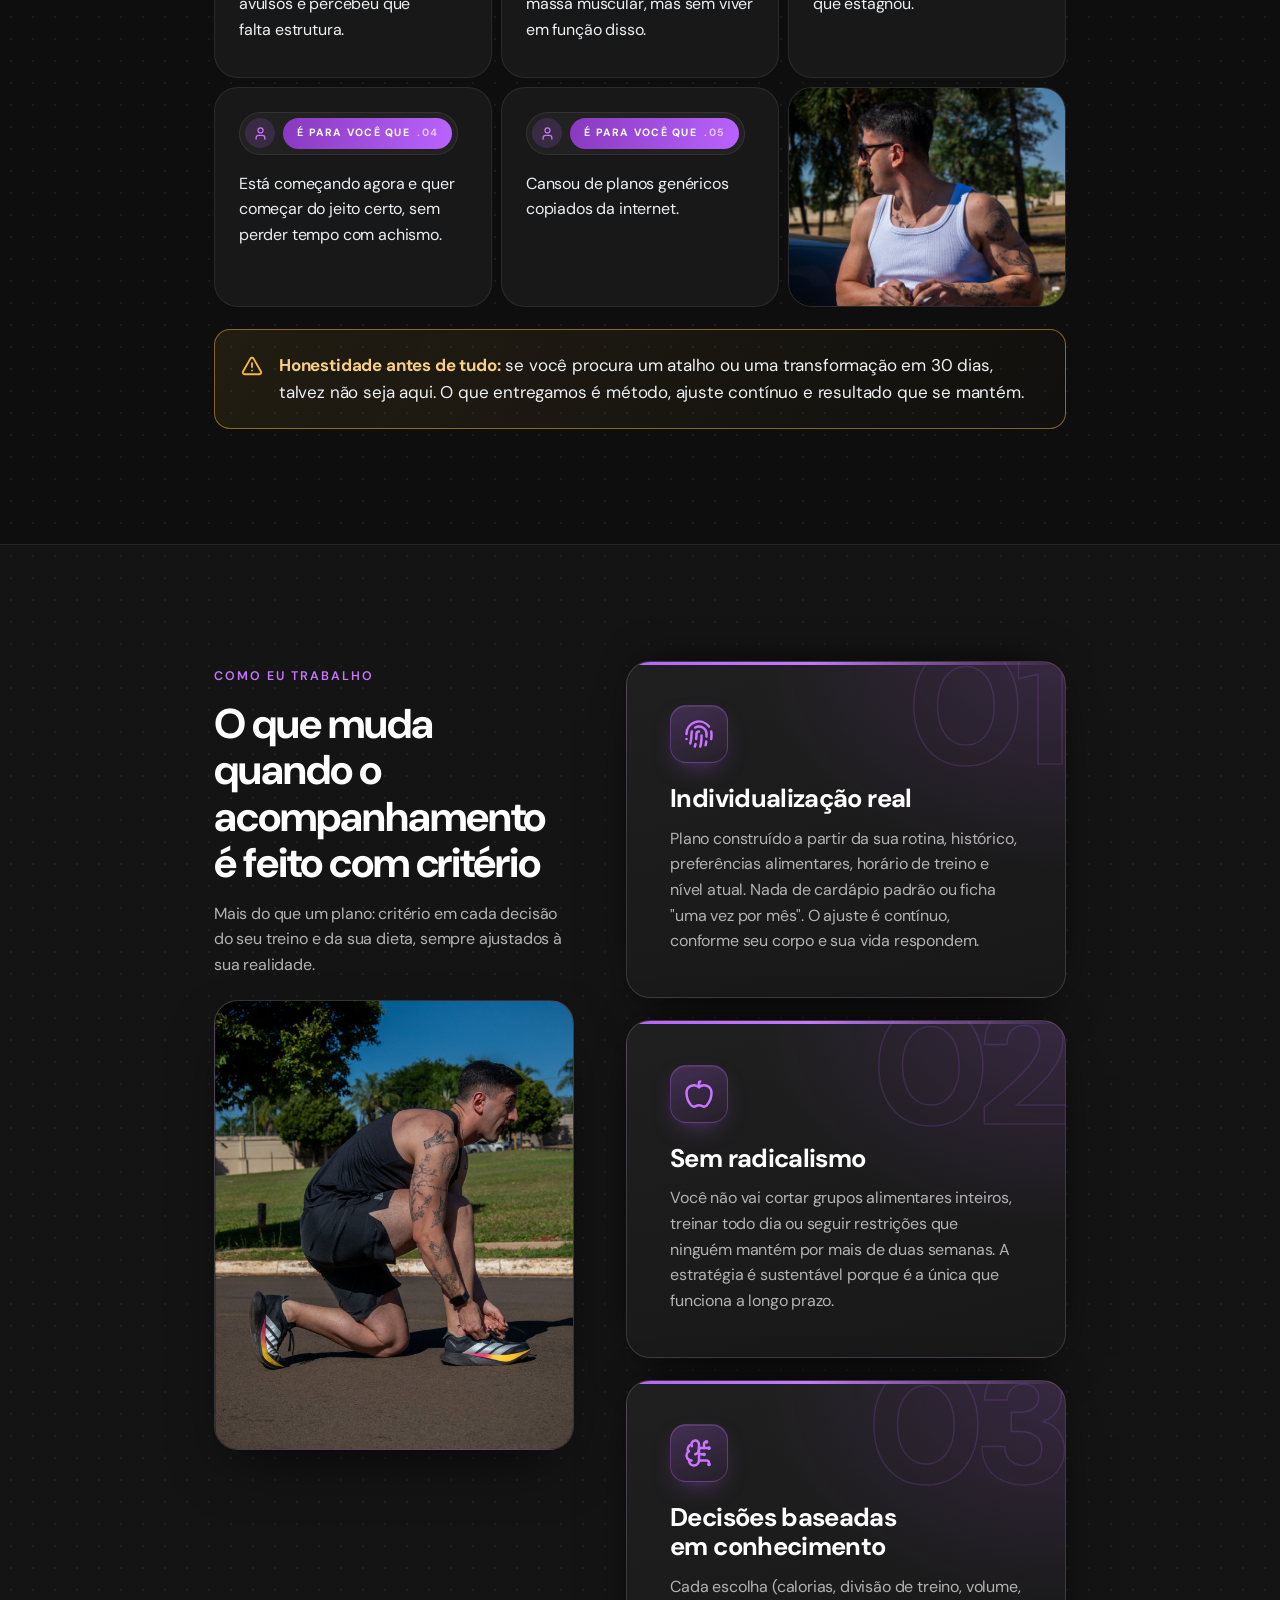
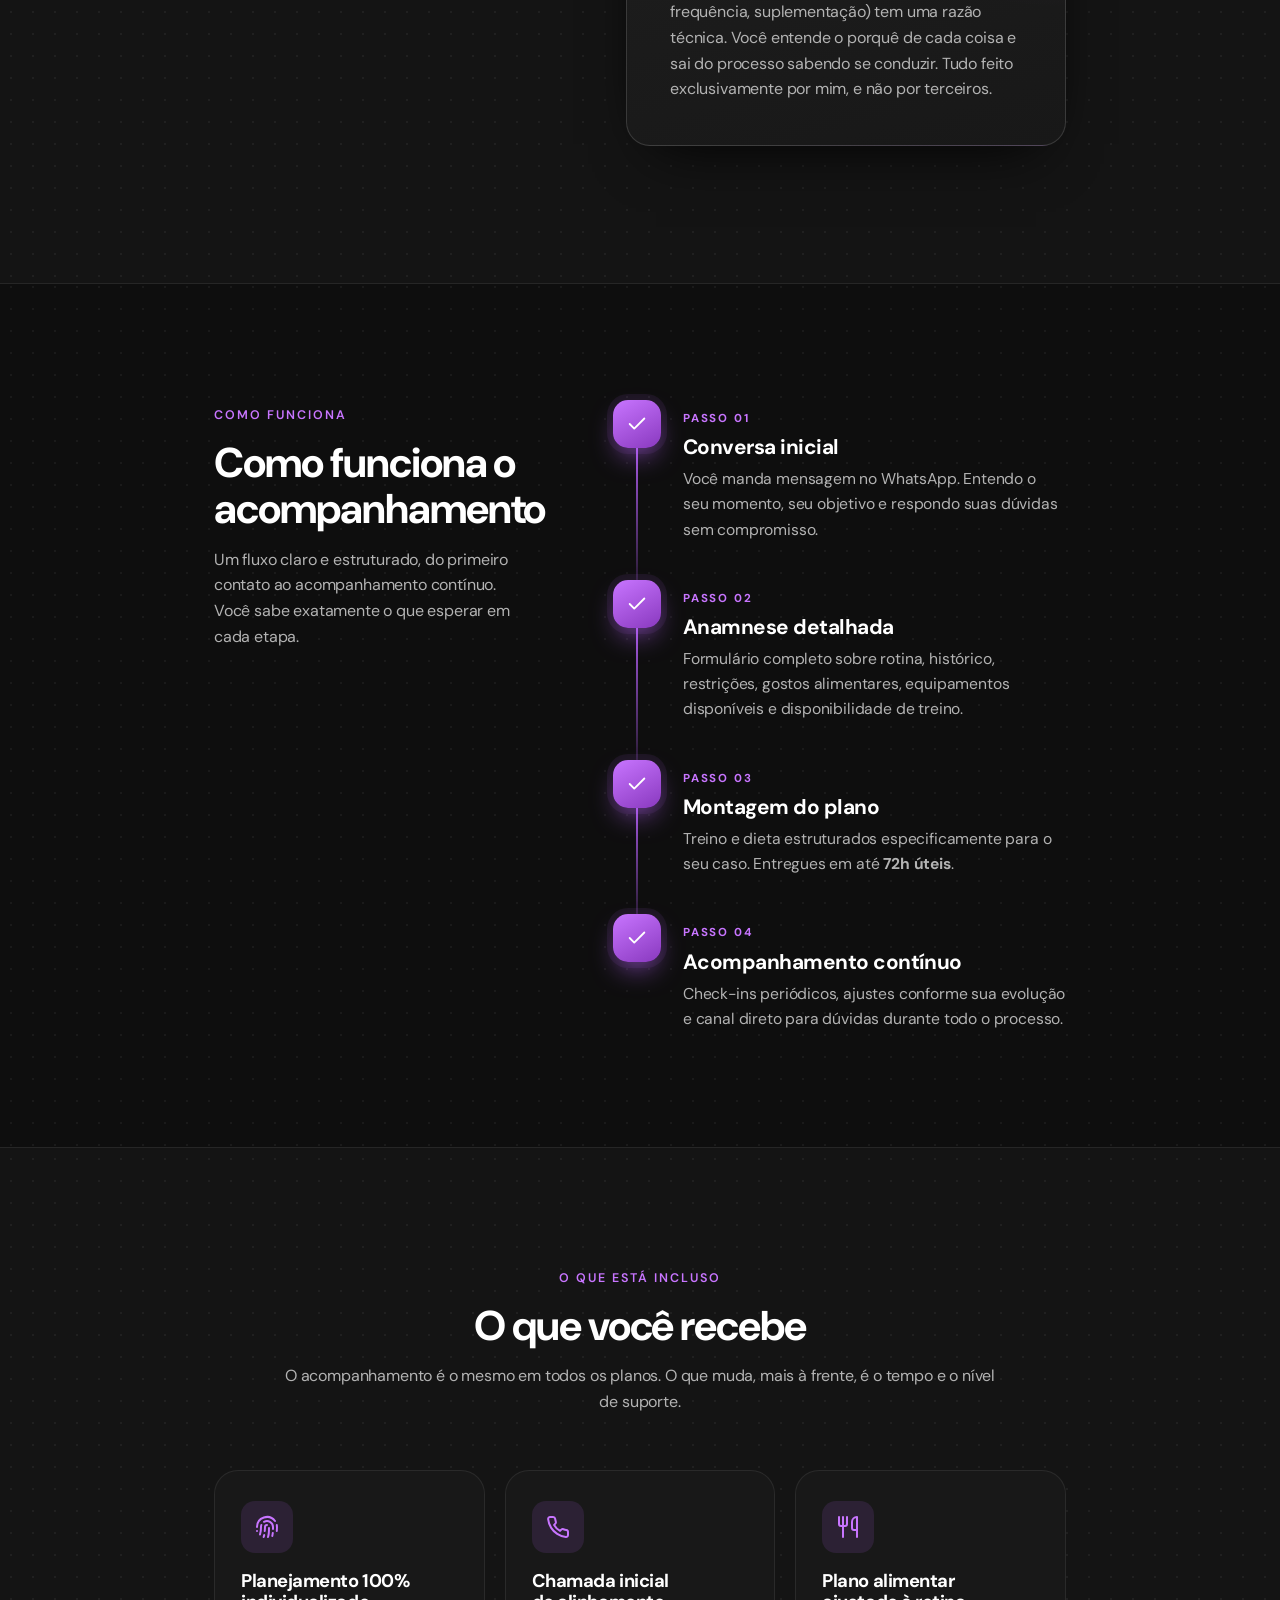
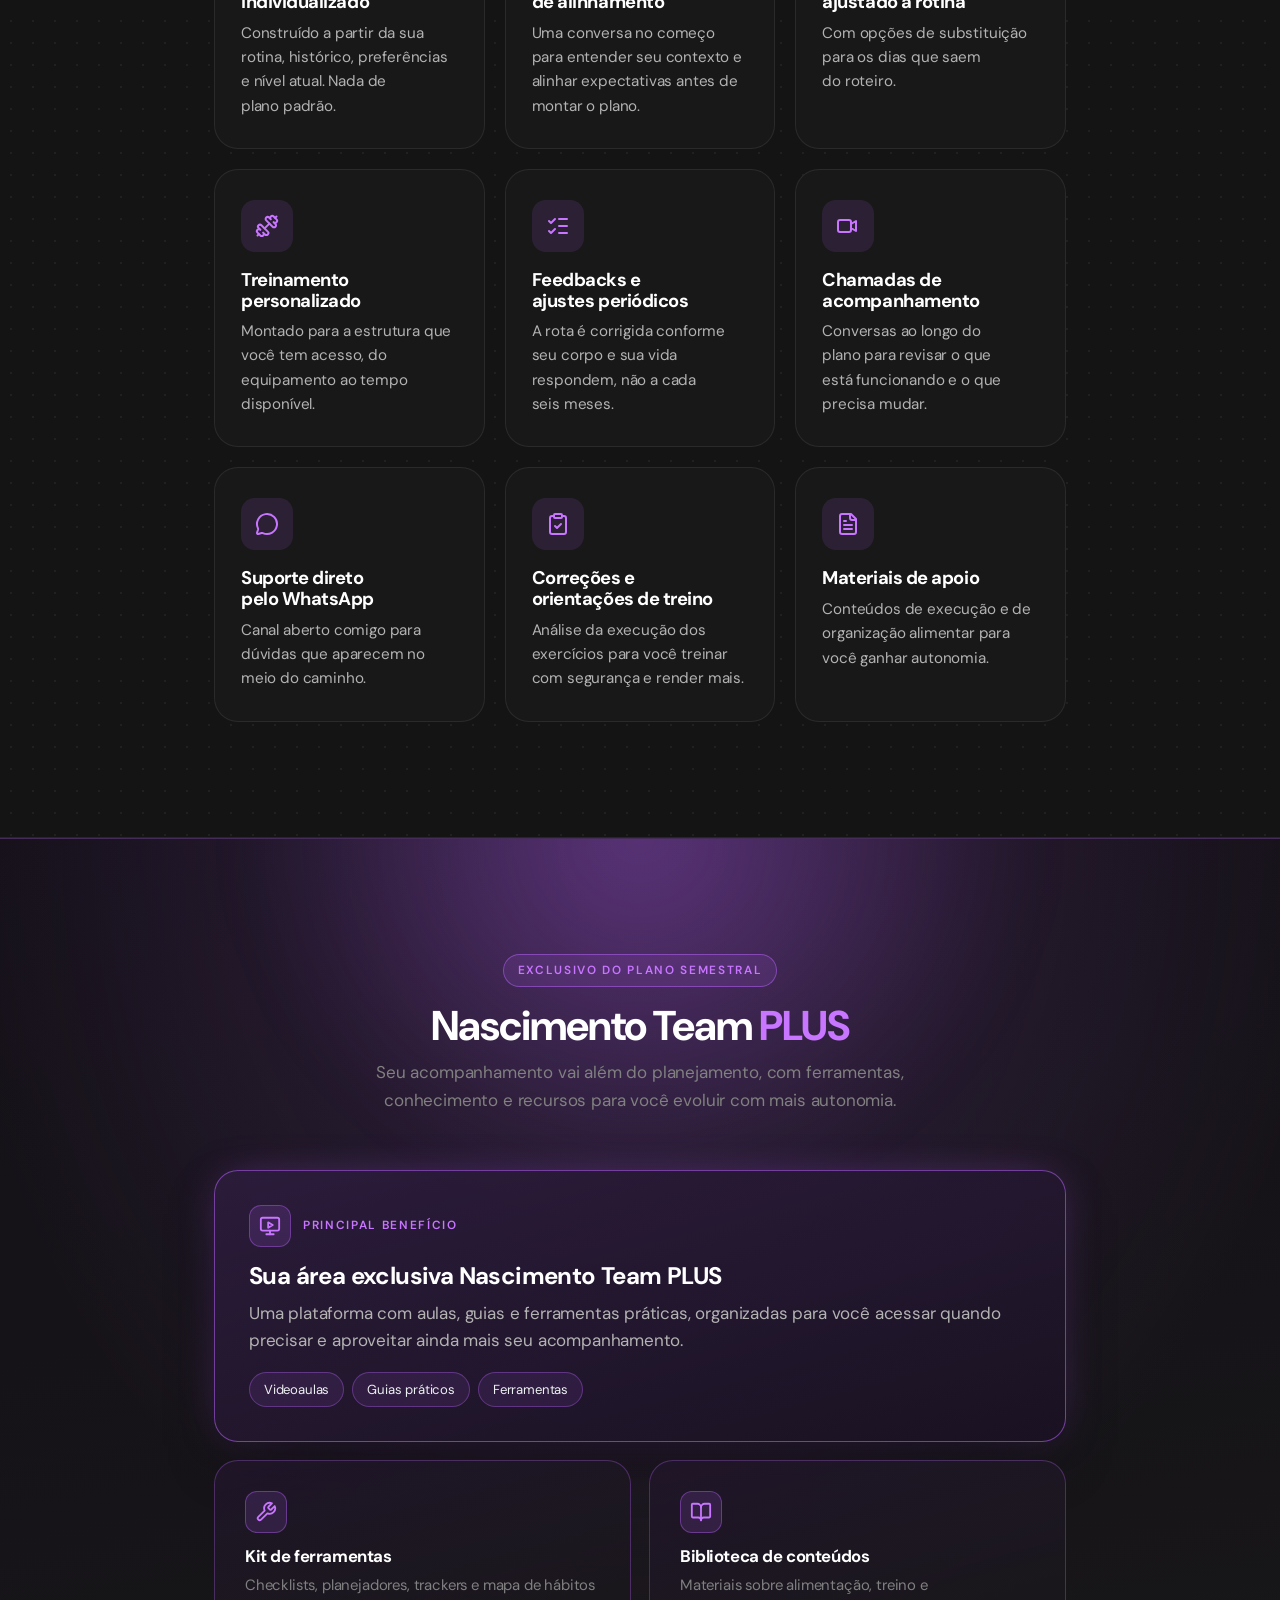
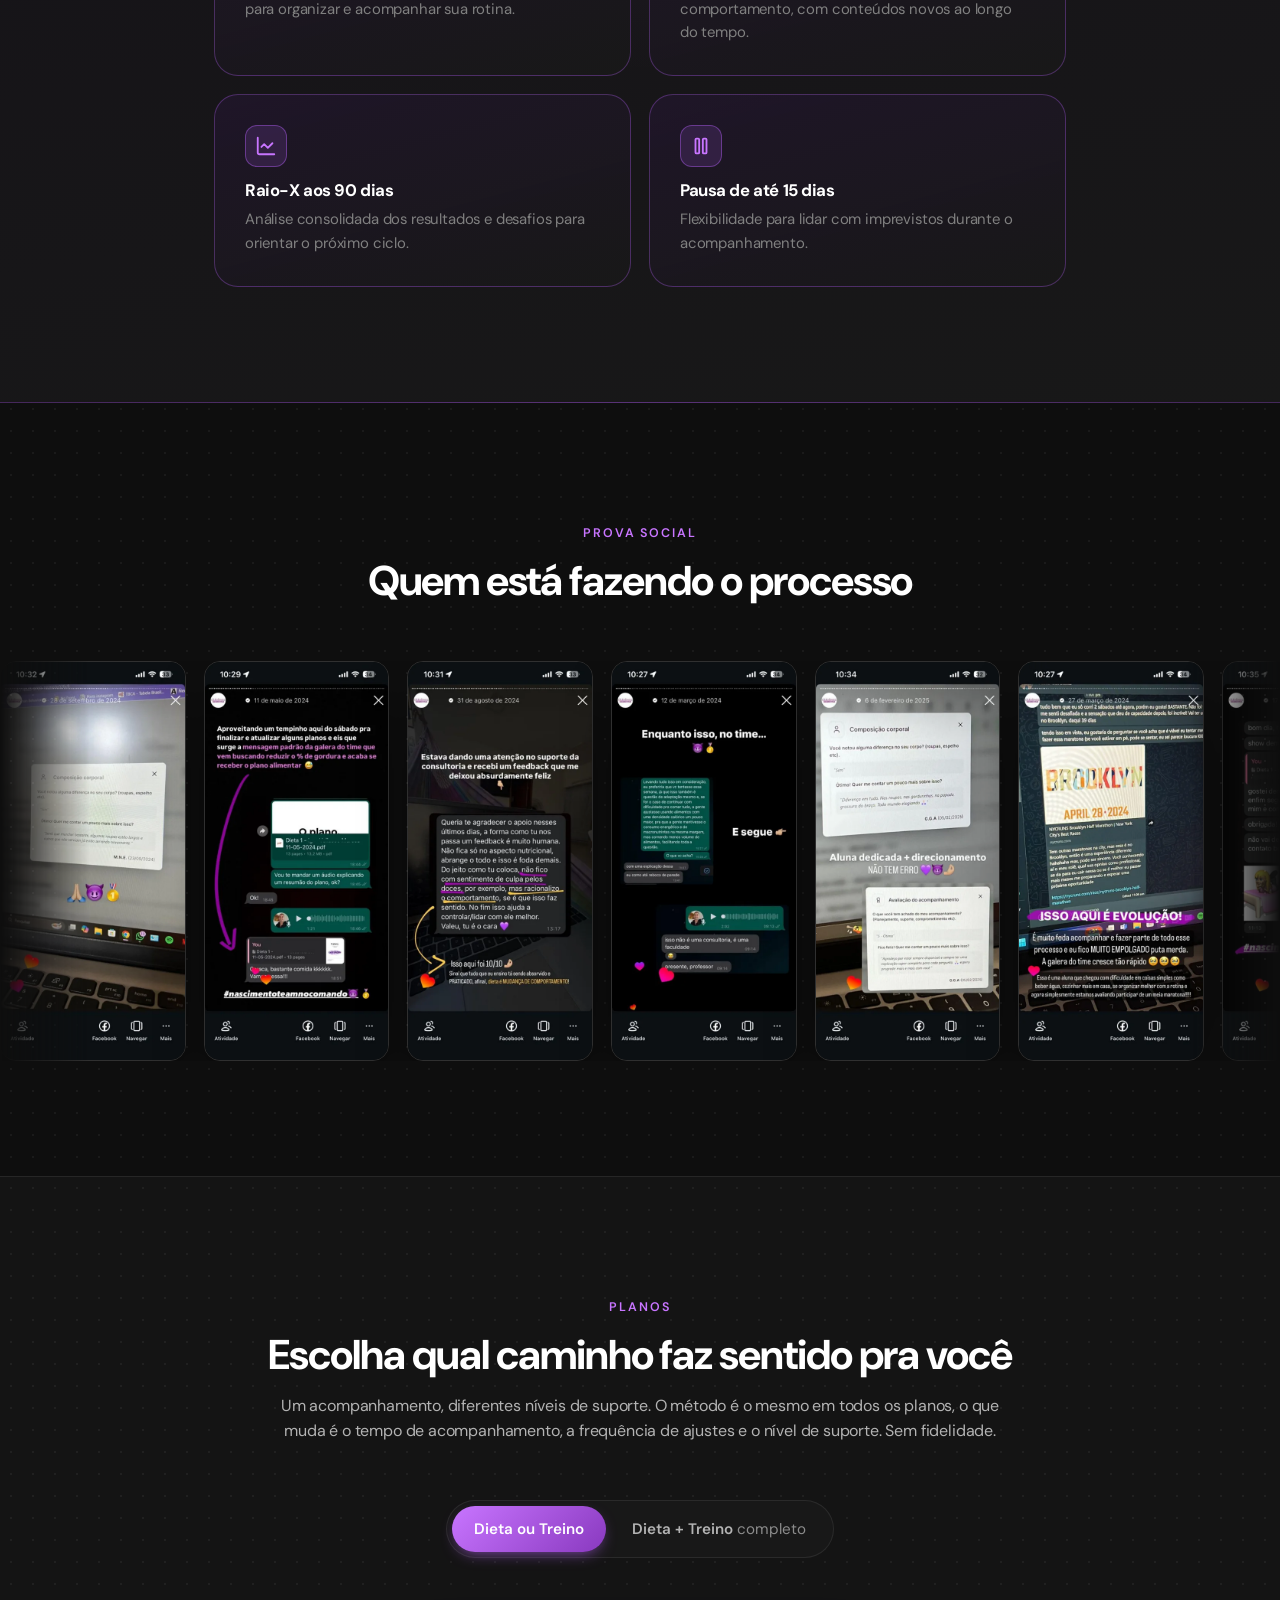
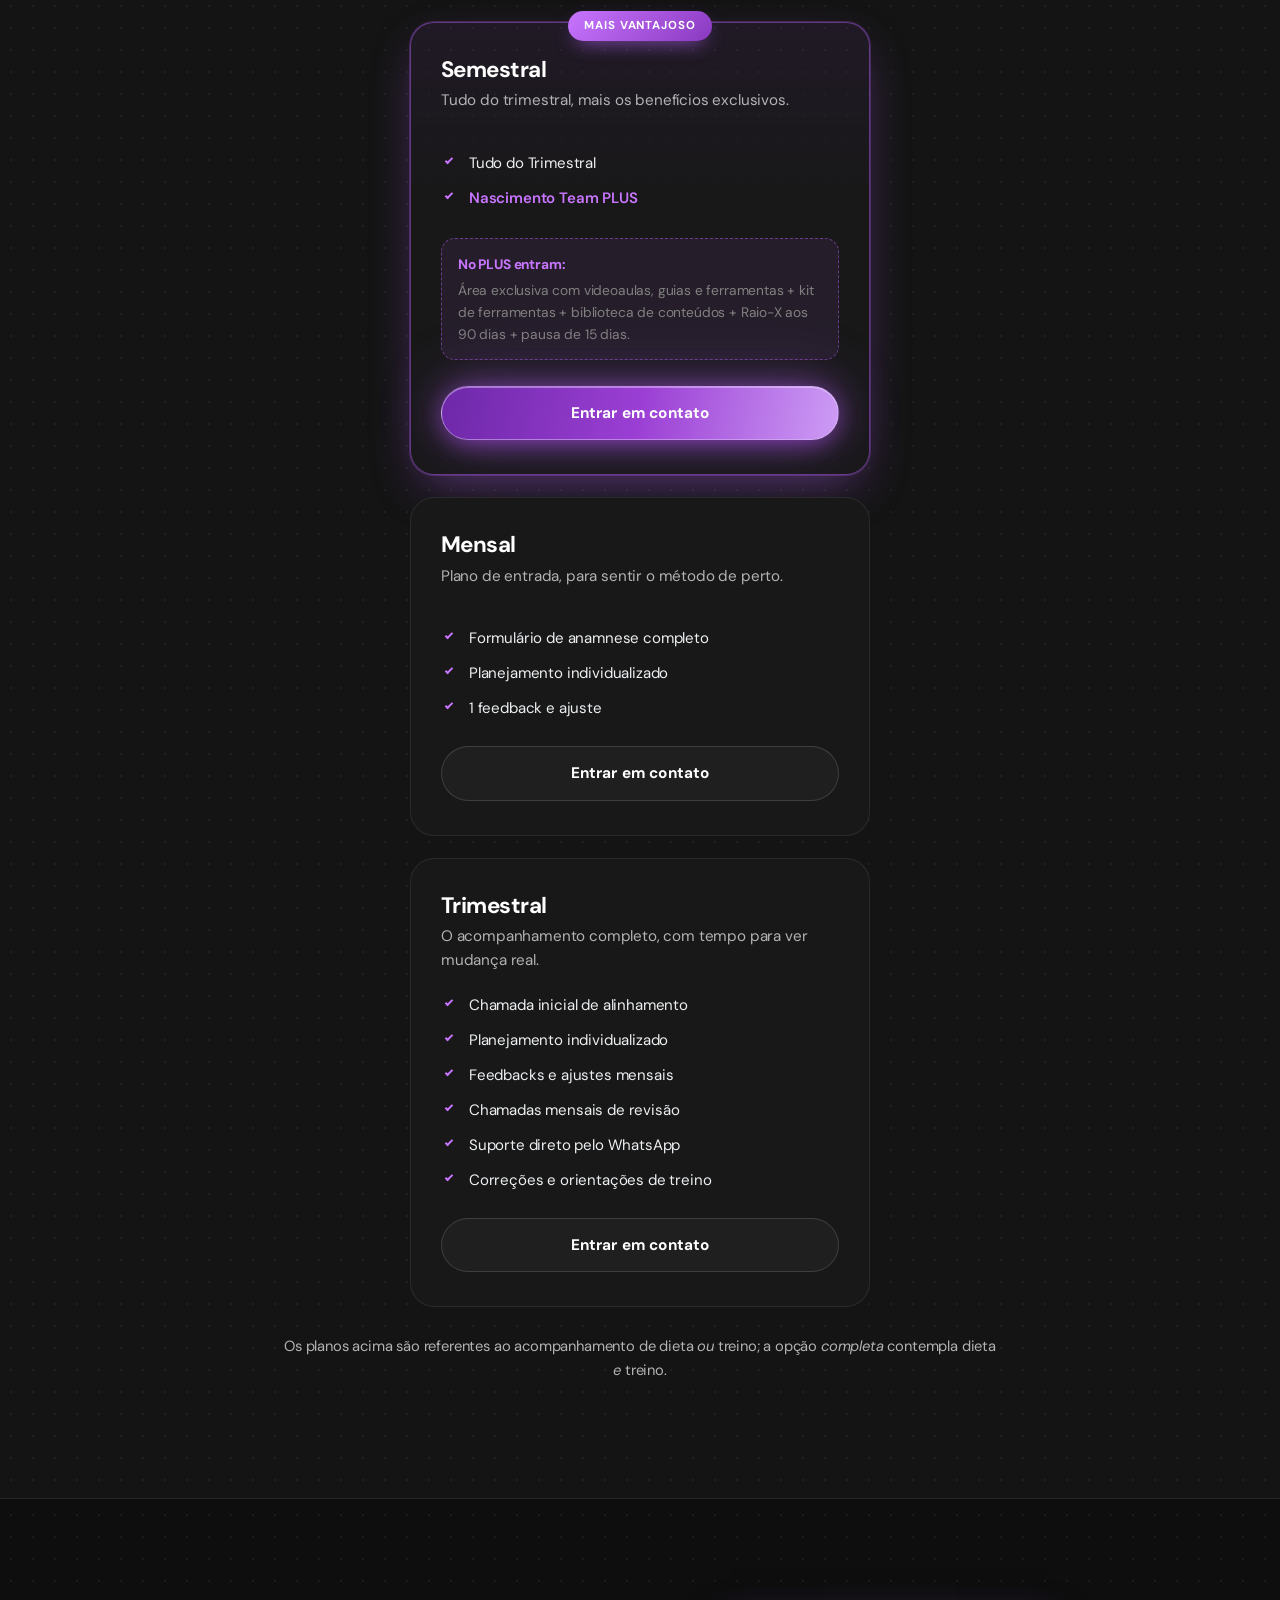
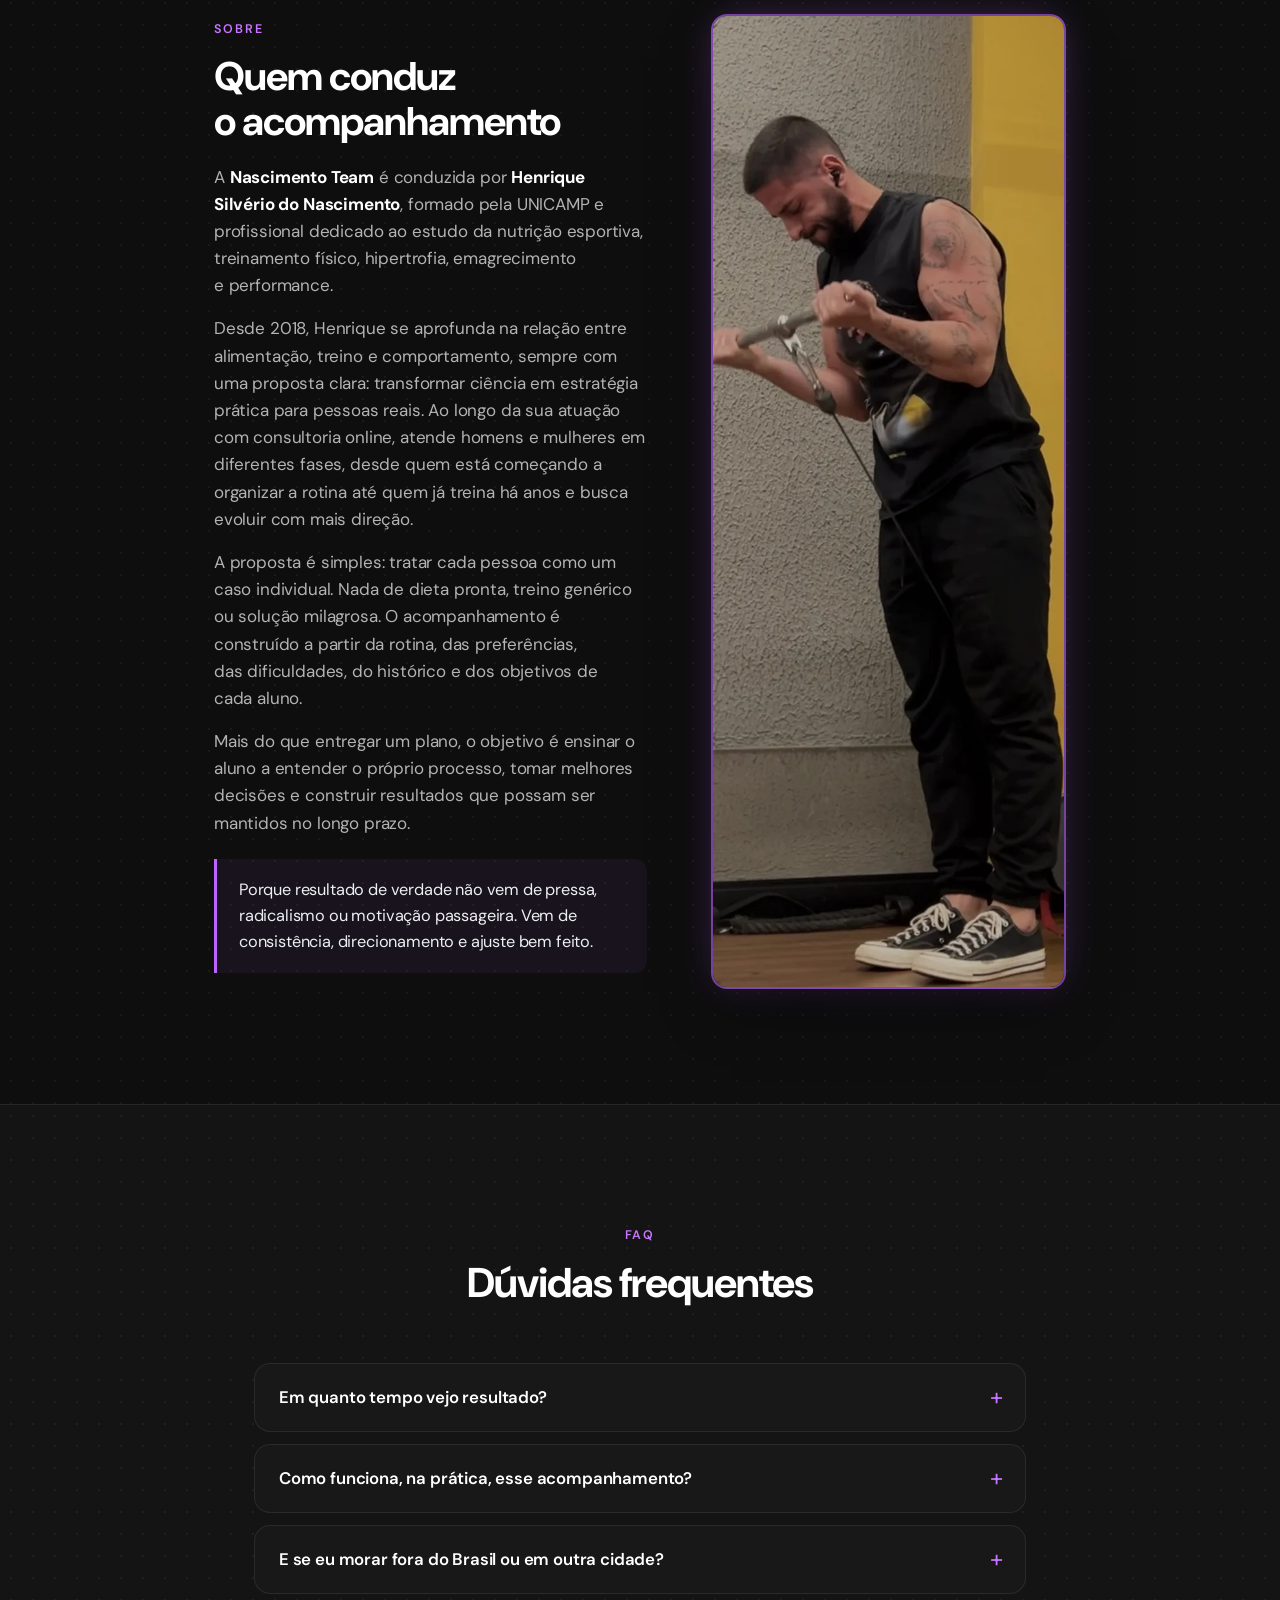
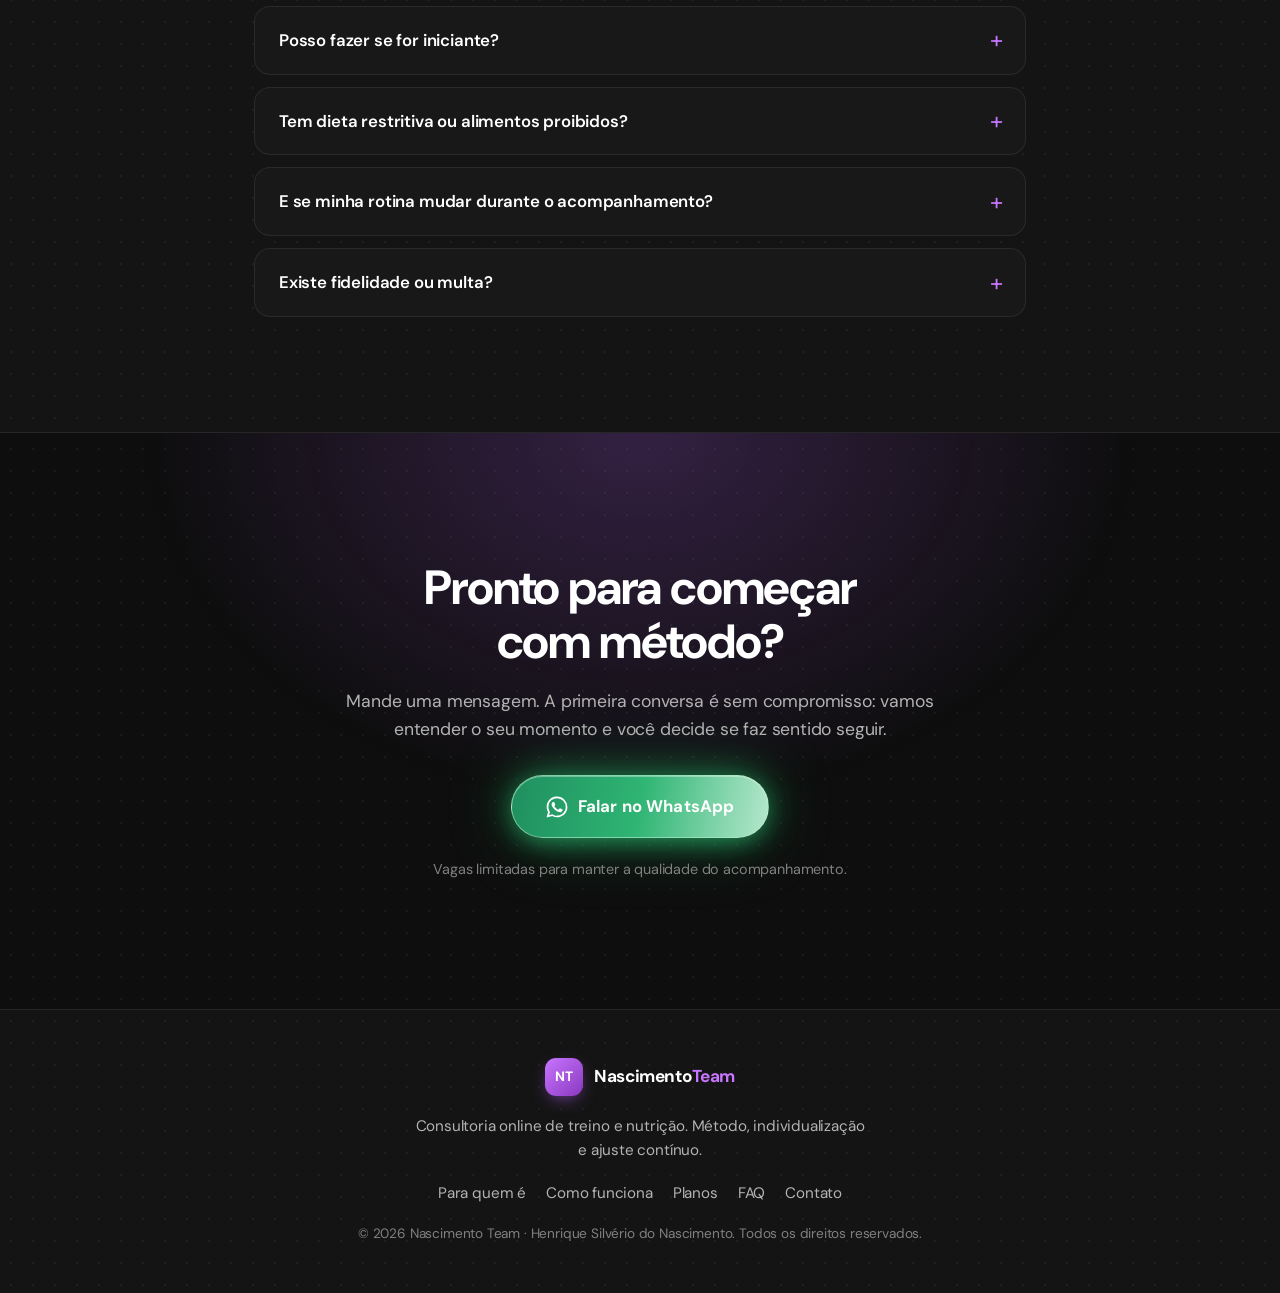
==== commit e2398329: "Leva a estrutura nova de planos para a home e a /planos Depois de validada na /teste, a estrutura va" ====
--- a/index.html
+++ b/index.html
@@ -273,38 +273,117 @@
         <header class="section-head section-head--center reveal">
           <span class="eyebrow">O que está incluso</span>
           <h2>O que você recebe</h2>
+          <p class="section-head__note">O acompanhamento é o mesmo em todos os planos. O que muda, mais à frente, é o tempo e o nível de suporte.</p>
         </header>
 
         <div class="features">
           <article class="feature reveal">
-            <span class="feature__icon" aria-hidden="true"><svg viewBox="0 0 24 24" width="24" height="24" fill="none" stroke="currentColor" stroke-width="2" stroke-linecap="round" stroke-linejoin="round" aria-hidden="true"><path d="M3 2v7c0 1.1.9 2 2 2h4a2 2 0 0 0 2-2V2"/> <path d="M7 2v20"/> <path d="M21 15V2a5 5 0 0 0-5 5v6c0 1.1.9 2 2 2h3Zm0 0v7"/></svg></span>
-            <h3>Plano alimentar ajustado à sua rotina</h3>
+            <span class="feature__icon" aria-hidden="true"><svg viewBox="0 0 24 24" width="24" height="24" fill="none" stroke="currentColor" stroke-width="2" stroke-linecap="round" stroke-linejoin="round"><path d="M12 10a2 2 0 0 0-2 2c0 1.02-.1 2.51-.26 4"/><path d="M14 13.12c0 2.38 0 6.38-1 8.88"/><path d="M17.29 21.02c.12-.6.43-2.3.5-3.02"/><path d="M2 12a10 10 0 0 1 18-6"/><path d="M2 16h.01"/><path d="M21.8 16c.2-2 .131-5.354 0-6"/><path d="M5 19.5C5.5 18 6 15 6 12a6 6 0 0 1 .34-2"/><path d="M8.65 22c.21-.66.45-1.32.57-2"/><path d="M9 6.8a6 6 0 0 1 9 5.2v2"/></svg></span>
+            <h3>Planejamento 100% individualizado</h3>
+            <p>Construído a partir da sua rotina, histórico, preferências e nível atual. Nada de plano padrão.</p>
+          </article>
+
+          <article class="feature reveal">
+            <span class="feature__icon" aria-hidden="true"><svg viewBox="0 0 24 24" width="24" height="24" fill="none" stroke="currentColor" stroke-width="2" stroke-linecap="round" stroke-linejoin="round"><path d="M22 16.92v3a2 2 0 0 1-2.18 2 19.79 19.79 0 0 1-8.63-3.07 19.5 19.5 0 0 1-6-6 19.79 19.79 0 0 1-3.07-8.67A2 2 0 0 1 4.11 2h3a2 2 0 0 1 2 1.72 12.84 12.84 0 0 0 .7 2.81 2 2 0 0 1-.45 2.11L8.09 9.91a16 16 0 0 0 6 6l1.27-1.27a2 2 0 0 1 2.11-.45 12.84 12.84 0 0 0 2.81.7A2 2 0 0 1 22 16.92z"/></svg></span>
+            <h3>Chamada inicial de alinhamento</h3>
+            <p>Uma conversa no começo para entender seu contexto e alinhar expectativas antes de montar o plano.</p>
+          </article>
+
+          <article class="feature reveal">
+            <span class="feature__icon" aria-hidden="true"><svg viewBox="0 0 24 24" width="24" height="24" fill="none" stroke="currentColor" stroke-width="2" stroke-linecap="round" stroke-linejoin="round"><path d="M3 2v7c0 1.1.9 2 2 2h4a2 2 0 0 0 2-2V2"/> <path d="M7 2v20"/> <path d="M21 15V2a5 5 0 0 0-5 5v6c0 1.1.9 2 2 2h3Zm0 0v7"/></svg></span>
+            <h3>Plano alimentar ajustado à rotina</h3>
             <p>Com opções de substituição para os dias que saem do roteiro.</p>
           </article>
-          <article class="feature reveal">
-            <span class="feature__icon" aria-hidden="true"><svg viewBox="0 0 24 24" width="24" height="24" fill="none" stroke="currentColor" stroke-width="2" stroke-linecap="round" stroke-linejoin="round" aria-hidden="true"><path d="M17.596 12.768a2 2 0 1 0 2.829-2.829l-1.768-1.767a2 2 0 0 0 2.828-2.829l-2.828-2.828a2 2 0 0 0-2.829 2.828l-1.767-1.768a2 2 0 1 0-2.829 2.829z"/> <path d="m2.5 21.5 1.4-1.4"/> <path d="m20.1 3.9 1.4-1.4"/> <path d="M5.343 21.485a2 2 0 1 0 2.829-2.828l1.767 1.768a2 2 0 1 0 2.829-2.829l-6.364-6.364a2 2 0 1 0-2.829 2.829l1.768 1.767a2 2 0 0 0-2.828 2.829z"/> <path d="m9.6 14.4 4.8-4.8"/></svg></span>
-            <h3>Treino estruturado</h3>
-            <p>Para academia ou para a estrutura que você tem acesso, do equipamento ao tempo disponível.</p>
-          </article>
-          <article class="feature reveal">
-            <span class="feature__icon" aria-hidden="true"><svg viewBox="0 0 24 24" width="24" height="24" fill="none" stroke="currentColor" stroke-width="2" stroke-linecap="round" stroke-linejoin="round" aria-hidden="true"><path d="m10.5 20.5 10-10a4.95 4.95 0 1 0-7-7l-10 10a4.95 4.95 0 1 0 7 7Z"/> <path d="m8.5 8.5 7 7"/></svg></span>
-            <h3>Orientação de suplementação</h3>
-            <p>Quando e se fizer sentido para o seu caso, nunca por modismo.</p>
-          </article>
-          <article class="feature reveal">
-            <span class="feature__icon" aria-hidden="true"><svg viewBox="0 0 24 24" width="24" height="24" fill="none" stroke="currentColor" stroke-width="2" stroke-linecap="round" stroke-linejoin="round" aria-hidden="true"><path d="M13 5h8"/> <path d="M13 12h8"/> <path d="M13 19h8"/> <path d="m3 17 2 2 4-4"/> <path d="m3 7 2 2 4-4"/></svg></span>
-            <h3>Check-ins e ajustes do plano</h3>
-            <p>Acompanhamento periódico para corrigir a rota conforme você evolui.</p>
-          </article>
-          <article class="feature reveal">
-            <span class="feature__icon" aria-hidden="true"><svg viewBox="0 0 24 24" width="24" height="24" fill="none" stroke="currentColor" stroke-width="2" stroke-linecap="round" stroke-linejoin="round" aria-hidden="true"><path d="M2.992 16.342a2 2 0 0 1 .094 1.167l-1.065 3.29a1 1 0 0 0 1.236 1.168l3.413-.998a2 2 0 0 1 1.099.092 10 10 0 1 0-4.777-4.719"/></svg></span>
-            <h3>Canal direto de comunicação</h3>
-            <p>Um caminho aberto para tirar dúvidas durante o processo.</p>
-          </article>
-          <article class="feature reveal">
-            <span class="feature__icon" aria-hidden="true"><svg viewBox="0 0 24 24" width="24" height="24" fill="none" stroke="currentColor" stroke-width="2" stroke-linecap="round" stroke-linejoin="round" aria-hidden="true"><path d="M12 7v14"/> <path d="M3 18a1 1 0 0 1-1-1V4a1 1 0 0 1 1-1h5a4 4 0 0 1 4 4 4 4 0 0 1 4-4h5a1 1 0 0 1 1 1v13a1 1 0 0 1-1 1h-6a3 3 0 0 0-3 3 3 3 0 0 0-3-3z"/></svg></span>
-            <h3>Material de apoio</h3>
-            <p>Execução dos exercícios e organização alimentar para você ganhar autonomia.</p>
+
+          <article class="feature reveal">
+            <span class="feature__icon" aria-hidden="true"><svg viewBox="0 0 24 24" width="24" height="24" fill="none" stroke="currentColor" stroke-width="2" stroke-linecap="round" stroke-linejoin="round"><path d="M17.596 12.768a2 2 0 1 0 2.829-2.829l-1.768-1.767a2 2 0 0 0 2.828-2.829l-2.828-2.828a2 2 0 0 0-2.829 2.828l-1.767-1.768a2 2 0 1 0-2.829 2.829z"/> <path d="m2.5 21.5 1.4-1.4"/> <path d="m20.1 3.9 1.4-1.4"/> <path d="M5.343 21.485a2 2 0 1 0 2.829-2.828l1.767 1.768a2 2 0 1 0 2.829-2.829l-6.364-6.364a2 2 0 1 0-2.829 2.829l1.768 1.767a2 2 0 0 0-2.828 2.829z"/> <path d="m9.6 14.4 4.8-4.8"/></svg></span>
+            <h3>Treinamento personalizado</h3>
+            <p>Montado para a estrutura que você tem acesso, do equipamento ao tempo disponível.</p>
+          </article>
+
+          <article class="feature reveal">
+            <span class="feature__icon" aria-hidden="true"><svg viewBox="0 0 24 24" width="24" height="24" fill="none" stroke="currentColor" stroke-width="2" stroke-linecap="round" stroke-linejoin="round"><path d="M13 5h8"/> <path d="M13 12h8"/> <path d="M13 19h8"/> <path d="m3 17 2 2 4-4"/> <path d="m3 7 2 2 4-4"/></svg></span>
+            <h3>Feedbacks e ajustes periódicos</h3>
+            <p>A rota é corrigida conforme seu corpo e sua vida respondem, não a cada seis meses.</p>
+          </article>
+
+          <article class="feature reveal">
+            <span class="feature__icon" aria-hidden="true"><svg viewBox="0 0 24 24" width="24" height="24" fill="none" stroke="currentColor" stroke-width="2" stroke-linecap="round" stroke-linejoin="round"><path d="M15 10l5-3v10l-5-3v-4Z"/><rect x="2" y="6" width="13" height="12" rx="2"/></svg></span>
+            <h3>Chamadas de acompanhamento</h3>
+            <p>Conversas ao longo do plano para revisar o que está funcionando e o que precisa mudar.</p>
+          </article>
+
+          <article class="feature reveal">
+            <span class="feature__icon" aria-hidden="true"><svg viewBox="0 0 24 24" width="24" height="24" fill="none" stroke="currentColor" stroke-width="2" stroke-linecap="round" stroke-linejoin="round"><path d="M2.992 16.342a2 2 0 0 1 .094 1.167l-1.065 3.29a1 1 0 0 0 1.236 1.168l3.413-.998a2 2 0 0 1 1.099.092 10 10 0 1 0-4.777-4.719"/></svg></span>
+            <h3>Suporte direto pelo WhatsApp</h3>
+            <p>Canal aberto comigo para dúvidas que aparecem no meio do caminho.</p>
+          </article>
+
+          <article class="feature reveal">
+            <span class="feature__icon" aria-hidden="true"><svg viewBox="0 0 24 24" width="24" height="24" fill="none" stroke="currentColor" stroke-width="2" stroke-linecap="round" stroke-linejoin="round"><rect width="8" height="4" x="8" y="2" rx="1" ry="1"/><path d="M16 4h2a2 2 0 0 1 2 2v14a2 2 0 0 1-2 2H6a2 2 0 0 1-2-2V6a2 2 0 0 1 2-2h2"/><path d="m9 14 2 2 4-4"/></svg></span>
+            <h3>Correções e orientações de treino</h3>
+            <p>Análise da execução dos exercícios para você treinar com segurança e render mais.</p>
+          </article>
+
+          <article class="feature reveal">
+            <span class="feature__icon" aria-hidden="true"><svg viewBox="0 0 24 24" width="24" height="24" fill="none" stroke="currentColor" stroke-width="2" stroke-linecap="round" stroke-linejoin="round"><path d="M15 2H6a2 2 0 0 0-2 2v16a2 2 0 0 0 2 2h12a2 2 0 0 0 2-2V7Z"/><path d="M14 2v4a2 2 0 0 0 2 2h4"/><path d="M10 9H8"/><path d="M16 13H8"/><path d="M16 17H8"/></svg></span>
+            <h3>Materiais de apoio</h3>
+            <p>Conteúdos de execução e de organização alimentar para você ganhar autonomia.</p>
+          </article>
+        </div>
+      </div>
+    </section>
+
+    <!-- =========================================================== -->
+    <!-- 5b. NASCIMENTO TEAM PLUS                                     -->
+    <!-- =========================================================== -->
+    <section class="section plus" id="plus">
+      <div class="plus__glow" aria-hidden="true"></div>
+      <div class="container">
+        <header class="section-head section-head--center reveal">
+          <span class="plus__eyebrow">Exclusivo do plano semestral</span>
+          <h2 class="plus__title">Nascimento Team <span>PLUS</span></h2>
+          <p class="plus__sub">Seu acompanhamento vai além do planejamento, com ferramentas, conhecimento e recursos para você evoluir com mais autonomia.</p>
+        </header>
+
+        <!-- Destaque: a área exclusiva é o principal benefício do PLUS -->
+        <article class="plus-hero reveal">
+          <div class="plus-hero__tag">
+            <span class="plus-item__icon" aria-hidden="true"><svg viewBox="0 0 24 24" width="22" height="22" fill="none" stroke="currentColor" stroke-width="2" stroke-linecap="round" stroke-linejoin="round"><rect x="2" y="3" width="20" height="14" rx="2"/><path d="m10 8 5 3-5 3z"/><path d="M8 21h8"/><path d="M12 17v4"/></svg></span>
+            <span class="plus-hero__label">Principal benefício</span>
+          </div>
+          <h3>Sua área exclusiva Nascimento Team PLUS</h3>
+          <p>Uma plataforma com aulas, guias e ferramentas práticas, organizadas para você acessar quando precisar e aproveitar ainda mais seu acompanhamento.</p>
+          <ul class="plus-hero__chips">
+            <li>Videoaulas</li>
+            <li>Guias práticos</li>
+            <li>Ferramentas</li>
+          </ul>
+        </article>
+
+        <div class="plus-grid reveal">
+          <article class="plus-item">
+            <span class="plus-item__icon" aria-hidden="true"><svg viewBox="0 0 24 24" width="22" height="22" fill="none" stroke="currentColor" stroke-width="2" stroke-linecap="round" stroke-linejoin="round"><path d="M14.7 6.3a1 1 0 0 0 0 1.4l1.6 1.6a1 1 0 0 0 1.4 0l3.77-3.77a6 6 0 0 1-7.94 7.94l-6.91 6.91a2.12 2.12 0 0 1-3-3l6.91-6.91a6 6 0 0 1 7.94-7.94l-3.76 3.76z"/></svg></span>
+            <h3>Kit de ferramentas</h3>
+            <p>Checklists, planejadores, trackers e mapa de hábitos para organizar e acompanhar sua rotina.</p>
+          </article>
+
+          <article class="plus-item">
+            <span class="plus-item__icon" aria-hidden="true"><svg viewBox="0 0 24 24" width="22" height="22" fill="none" stroke="currentColor" stroke-width="2" stroke-linecap="round" stroke-linejoin="round"><path d="M12 7v14"/><path d="M3 18a1 1 0 0 1-1-1V4a1 1 0 0 1 1-1h5a4 4 0 0 1 4 4 4 4 0 0 1 4-4h5a1 1 0 0 1 1 1v13a1 1 0 0 1-1 1h-6a3 3 0 0 0-3 3 3 3 0 0 0-3-3z"/></svg></span>
+            <h3>Biblioteca de conteúdos</h3>
+            <p>Materiais sobre alimentação, treino e comportamento, com conteúdos novos ao longo do tempo.</p>
+          </article>
+
+          <article class="plus-item">
+            <span class="plus-item__icon" aria-hidden="true"><svg viewBox="0 0 24 24" width="22" height="22" fill="none" stroke="currentColor" stroke-width="2" stroke-linecap="round" stroke-linejoin="round"><path d="M3 3v16a2 2 0 0 0 2 2h16"/><path d="m19 9-5 5-4-4-3 3"/></svg></span>
+            <h3>Raio-X aos 90 dias</h3>
+            <p>Análise consolidada dos resultados e desafios para orientar o próximo ciclo.</p>
+          </article>
+
+          <article class="plus-item">
+            <span class="plus-item__icon" aria-hidden="true"><svg viewBox="0 0 24 24" width="22" height="22" fill="none" stroke="currentColor" stroke-width="2" stroke-linecap="round" stroke-linejoin="round"><rect x="6" y="4" width="4" height="16" rx="1"/><rect x="14" y="4" width="4" height="16" rx="1"/></svg></span>
+            <h3>Pausa de até 15 dias</h3>
+            <p>Flexibilidade para lidar com imprevistos durante o acompanhamento.</p>
           </article>
         </div>
       </div>
@@ -386,28 +465,25 @@
           <div class="plans">
             <article class="plan">
               <h3 class="plan__name">Mensal</h3>
-              <p class="plan__tagline">Para entrar e sentir o método de perto.</p>
+              <p class="plan__tagline">Plano de entrada, para sentir o método de perto.</p>
               <ul class="plan__list">
                 <li class="is-in">Formulário de anamnese completo</li>
+                <li class="is-in">Planejamento individualizado</li>
                 <li class="is-in">1 feedback e ajuste</li>
-                <li class="is-out">Chamada inicial de alinhamento</li>
-                <li class="is-out">Chamadas mensais de revisão</li>
-                <li class="is-out">Suporte ativo no WhatsApp</li>
-                <li class="is-out">Infoprodutos Nascimento Team</li>
               </ul>
               <a href="#contato" class="btn btn--ghost btn--block" data-wa>Entrar em contato</a>
             </article>
 
             <article class="plan">
               <h3 class="plan__name">Trimestral</h3>
-              <p class="plan__tagline">Tempo para ver mudança real de composição.</p>
+              <p class="plan__tagline">O acompanhamento completo, com tempo para ver mudança real.</p>
               <ul class="plan__list">
-                <li class="is-in">Formulário de anamnese completo</li>
                 <li class="is-in">Chamada inicial de alinhamento</li>
+                <li class="is-in">Planejamento individualizado</li>
                 <li class="is-in">Feedbacks e ajustes mensais</li>
                 <li class="is-in">Chamadas mensais de revisão</li>
-                <li class="is-in">Suporte ativo no WhatsApp</li>
-                <li class="is-out">Infoprodutos Nascimento Team</li>
+                <li class="is-in">Suporte direto pelo WhatsApp</li>
+                <li class="is-in">Correções e orientações de treino</li>
               </ul>
               <a href="#contato" class="btn btn--ghost btn--block" data-wa>Entrar em contato</a>
             </article>
@@ -415,15 +491,15 @@
             <article class="plan plan--featured">
               <span class="plan__badge">Mais vantajoso</span>
               <h3 class="plan__name">Semestral</h3>
-              <p class="plan__tagline">Suporte completo, do início ao fim.</p>
+              <p class="plan__tagline">Tudo do trimestral, mais os benefícios exclusivos.</p>
               <ul class="plan__list">
-                <li class="is-in">Formulário de anamnese completo</li>
-                <li class="is-in">Chamada inicial de alinhamento</li>
-                <li class="is-in">Feedbacks e ajustes mensais</li>
-                <li class="is-in">Chamadas mensais de revisão</li>
-                <li class="is-in">Suporte ativo no WhatsApp</li>
-                <li class="is-in">Infoprodutos Nascimento Team</li>
+                <li class="is-in">Tudo do Trimestral</li>
+                <li class="is-in is-plus">Nascimento Team PLUS</li>
               </ul>
+              <p class="plan__plus">
+                <b>No PLUS entram:</b>
+                Área exclusiva com videoaulas, guias e ferramentas + kit de ferramentas + biblioteca de conteúdos + Raio-X aos 90 dias + pausa de 15 dias.
+              </p>
               <a href="#contato" class="btn btn--primary btn--block" data-wa>Entrar em contato</a>
             </article>
           </div>
@@ -435,14 +511,14 @@
           <div class="plans plans--2">
             <article class="plan">
               <h3 class="plan__name">Trimestral</h3>
-              <p class="plan__tagline">Dieta + treino, acompanhamento de 3 meses.</p>
+              <p class="plan__tagline">Dieta + treino, com acompanhamento completo de 3 meses.</p>
               <ul class="plan__list">
-                <li class="is-in">Formulário de anamnese completo</li>
                 <li class="is-in">Chamada inicial de alinhamento</li>
+                <li class="is-in">Planejamento individualizado</li>
                 <li class="is-in">Feedbacks e ajustes mensais</li>
                 <li class="is-in">Chamadas mensais de revisão</li>
-                <li class="is-in">Suporte ativo no WhatsApp</li>
-                <li class="is-out">Infoprodutos Nascimento Team</li>
+                <li class="is-in">Suporte direto pelo WhatsApp</li>
+                <li class="is-in">Correções e orientações de treino</li>
               </ul>
               <a href="#contato" class="btn btn--ghost btn--block" data-wa>Entrar em contato</a>
             </article>
@@ -450,15 +526,15 @@
             <article class="plan plan--featured">
               <span class="plan__badge">Mais vantajoso</span>
               <h3 class="plan__name">Semestral</h3>
-              <p class="plan__tagline">O acompanhamento mais completo.</p>
+              <p class="plan__tagline">Tudo do trimestral, mais os benefícios exclusivos.</p>
               <ul class="plan__list">
-                <li class="is-in">Formulário de anamnese completo</li>
-                <li class="is-in">Chamada inicial de alinhamento</li>
-                <li class="is-in">Feedbacks e ajustes mensais</li>
-                <li class="is-in">Chamadas mensais de revisão</li>
-                <li class="is-in">Suporte ativo no WhatsApp</li>
-                <li class="is-in">Infoprodutos Nascimento Team</li>
+                <li class="is-in">Tudo do Trimestral</li>
+                <li class="is-in is-plus">Nascimento Team PLUS</li>
               </ul>
+              <p class="plan__plus">
+                <b>No PLUS entram:</b>
+                Área exclusiva com videoaulas, guias e ferramentas + kit de ferramentas + biblioteca de conteúdos + Raio-X aos 90 dias + pausa de 15 dias.
+              </p>
               <a href="#contato" class="btn btn--primary btn--block" data-wa>Entrar em contato</a>
             </article>
           </div>
--- a/styles.css
+++ b/styles.css
@@ -593,6 +593,103 @@
 .plans__intro { max-width: 720px; margin: 0 auto 26px; text-align: center; color: var(--text-muted); }
 .plans__intro strong { color: var(--text); }
 .is-hidden { display: none !important; }
+
+/* ============================================================= */
+/* NASCIMENTO TEAM PLUS                                          */
+/* ============================================================= */
+.plus {
+  position: relative; overflow: hidden;
+  border-top: 1px solid rgba(186, 99, 255, 0.28);
+  border-bottom: 1px solid rgba(186, 99, 255, 0.28);
+  background:
+    radial-gradient(90% 120% at 50% 0%, rgba(186, 99, 255, 0.18), transparent 60%),
+    linear-gradient(170deg, #141018, var(--surface));
+}
+.plus__glow {
+  position: absolute; inset: -30% 20% auto; height: 60%;
+  background: radial-gradient(closest-side, rgba(186, 99, 255, 0.3), transparent);
+  filter: blur(40px); pointer-events: none;
+}
+.plus .section-head { position: relative; }
+.plus__eyebrow {
+  display: inline-flex; align-items: center; gap: 8px;
+  padding: 6px 14px; border-radius: 999px;
+  border: 1px solid rgba(186, 99, 255, 0.5);
+  background: rgba(186, 99, 255, 0.12);
+  color: var(--primary-light); font-size: 0.74rem; font-weight: 600;
+  letter-spacing: 0.14em; text-transform: uppercase;
+}
+.plus__title { margin: 16px 0 10px; }
+.plus__title span { color: var(--primary-light); }
+.plus__sub { color: var(--text-dim); max-width: 620px; margin-inline: auto; }
+
+/* Destaque do principal benefício: a área exclusiva, acima dos demais */
+.plus-hero {
+  position: relative;
+  margin-top: clamp(28px, 4vw, 44px);
+  padding: clamp(24px, 3vw, 34px);
+  border-radius: var(--radius-lg);
+  border: 1px solid rgba(186, 99, 255, 0.55);
+  background: linear-gradient(165deg, rgba(44, 28, 60, 0.95), rgba(26, 18, 34, 0.95));
+  box-shadow: var(--shadow), 0 0 44px -16px rgba(186, 99, 255, 0.55);
+}
+.plus-hero__tag { display: flex; align-items: center; gap: 12px; margin-bottom: 16px; }
+.plus-hero__tag .plus-item__icon { margin-bottom: 0; }
+.plus-hero__label {
+  color: var(--primary-light); font-size: 0.74rem; font-weight: 600;
+  letter-spacing: 0.14em; text-transform: uppercase;
+}
+.plus-hero h3 { font-size: clamp(1.2rem, 2vw, 1.5rem); margin-bottom: 10px; }
+.plus-hero p { color: var(--text-muted); max-width: 70ch; }
+.plus-hero__chips { display: flex; flex-wrap: wrap; gap: 8px; margin-top: 18px; list-style: none; }
+.plus-hero__chips li {
+  padding: 6px 14px; border-radius: 999px;
+  border: 1px solid rgba(186, 99, 255, 0.35);
+  background: rgba(186, 99, 255, 0.1);
+  color: var(--text-soft); font-size: 0.82rem;
+}
+
+/* Os quatro benefícios restantes, duas colunas */
+.plus-grid {
+  display: grid; grid-template-columns: repeat(2, 1fr); gap: 18px;
+  margin-top: 18px;
+}
+.plus-item {
+  position: relative; padding: clamp(22px, 2.6vw, 30px);
+  border-radius: var(--radius-lg);
+  border: 1px solid rgba(186, 99, 255, 0.3);
+  background: linear-gradient(165deg, rgba(32, 22, 42, 0.9), var(--surface));
+}
+.plus-item__icon {
+  display: inline-grid; place-content: center; width: 42px; height: 42px;
+  border-radius: 12px; margin-bottom: 14px;
+  background: rgba(186, 99, 255, 0.14);
+  border: 1px solid rgba(186, 99, 255, 0.4);
+  color: var(--primary-light);
+}
+.plus-item h3 { font-size: 1.05rem; margin-bottom: 8px; }
+.plus-item p { color: var(--text-dim); font-size: 0.93rem; }
+
+/* --- Cards de plano: itens só positivos --------------------------- */
+/* Resumo do PLUS dentro do card do semestral */
+/* O botão do card tem margin-top:auto, então sem a margem de baixo este
+   bloco encosta nele. 26px é a mesma folga que a .plan__list usa. */
+.plan__plus {
+  margin: 2px 0 26px; padding: 14px 16px; border-radius: 14px;
+  border: 1px dashed rgba(186, 99, 255, 0.45);
+  background: rgba(186, 99, 255, 0.08);
+  font-size: 0.86rem; color: var(--text-dim);
+}
+.plan__plus b { color: var(--primary-light); display: block; margin-bottom: 4px; }
+
+/* Selo "menor investimento mensal", logo abaixo do preço */
+.plan__best {
+  display: inline-block; margin-top: 2px;
+  font-size: 0.78rem; font-weight: 600; color: var(--primary-light);
+}
+
+/* Item do card que aponta para o bloco PLUS */
+.plan__list li.is-plus { color: var(--primary-light); font-weight: 600; }
 
 /* ============================================================= */
 /* SOBRE                                                         */
@@ -746,6 +843,8 @@
 }
 
 @media (max-width: 767px) {
+  /* PLUS: um benefício por linha */
+  .plus-grid { grid-template-columns: 1fr; }
   /* Header mobile: logo + menu hambúrguer (sem botão de WhatsApp) */
   .scarcity-bar__dot { display: none; }
   .site-header__inner { gap: 10px; }
